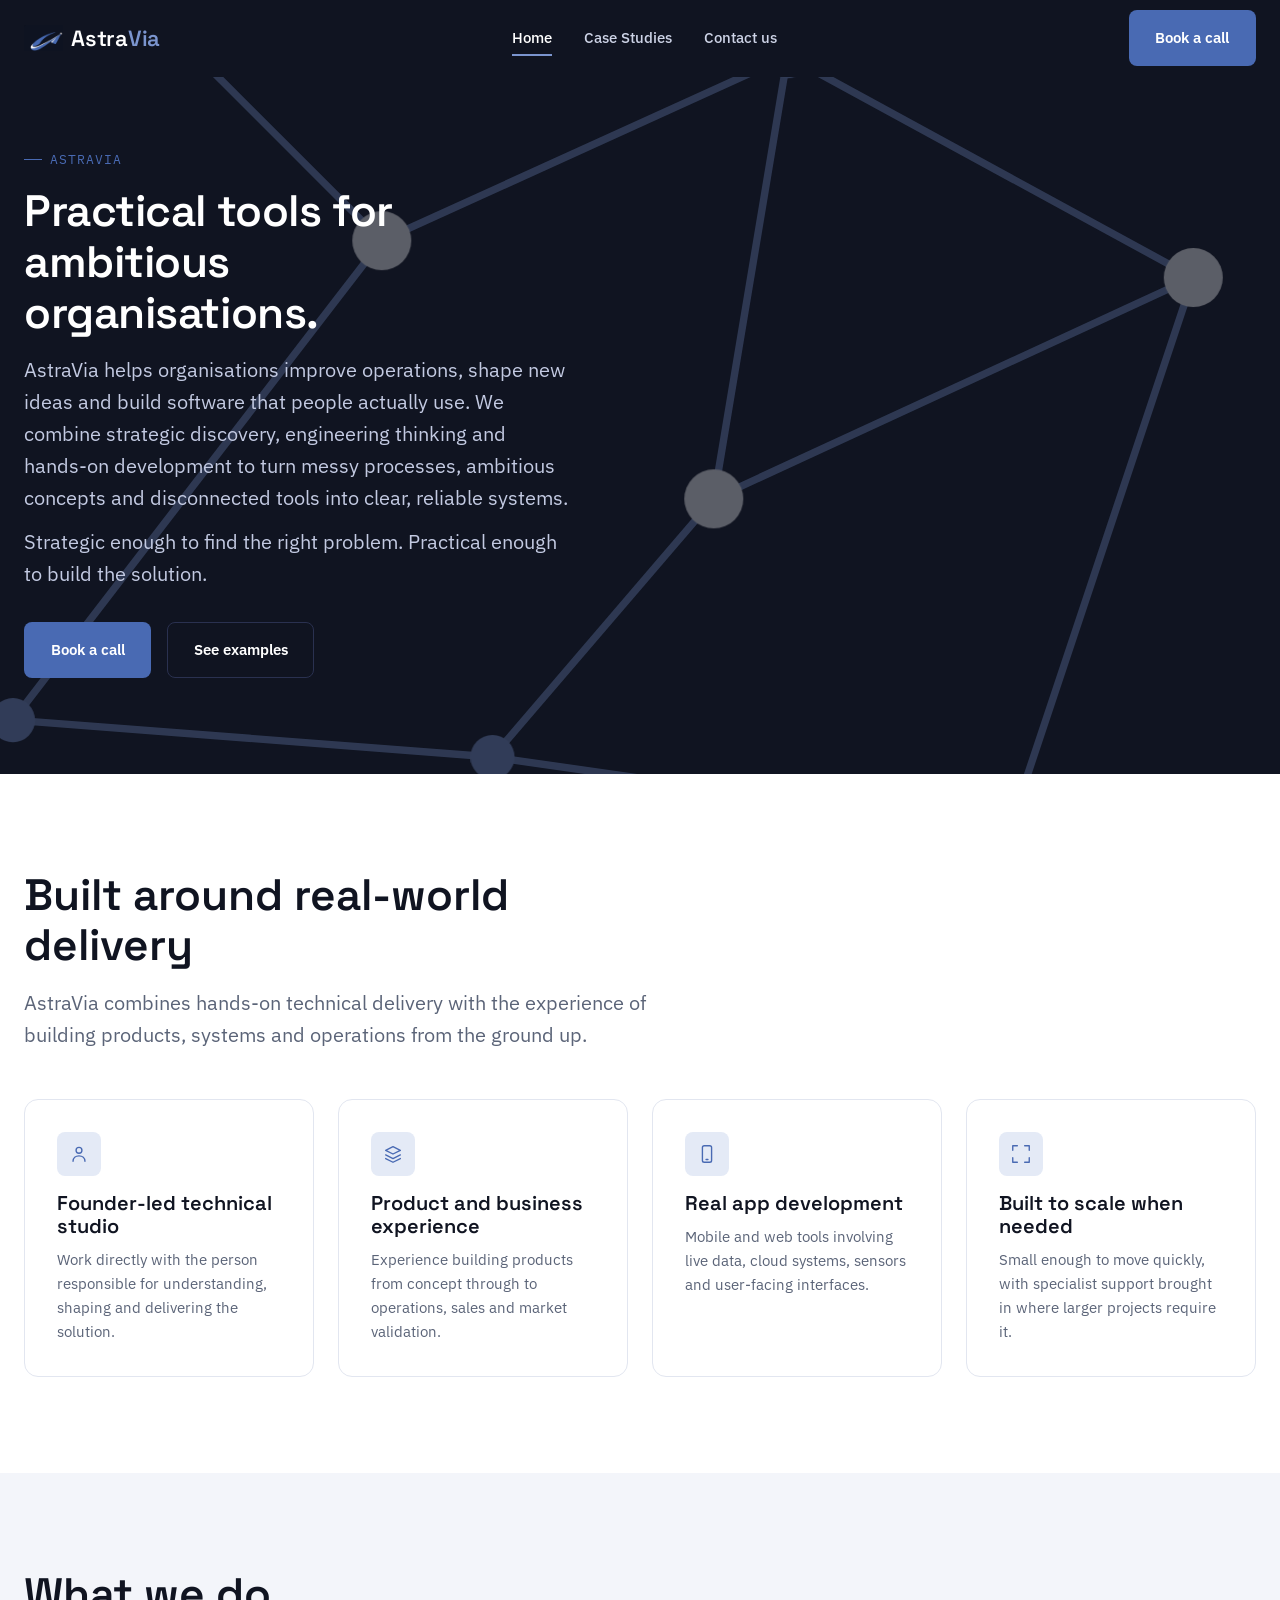
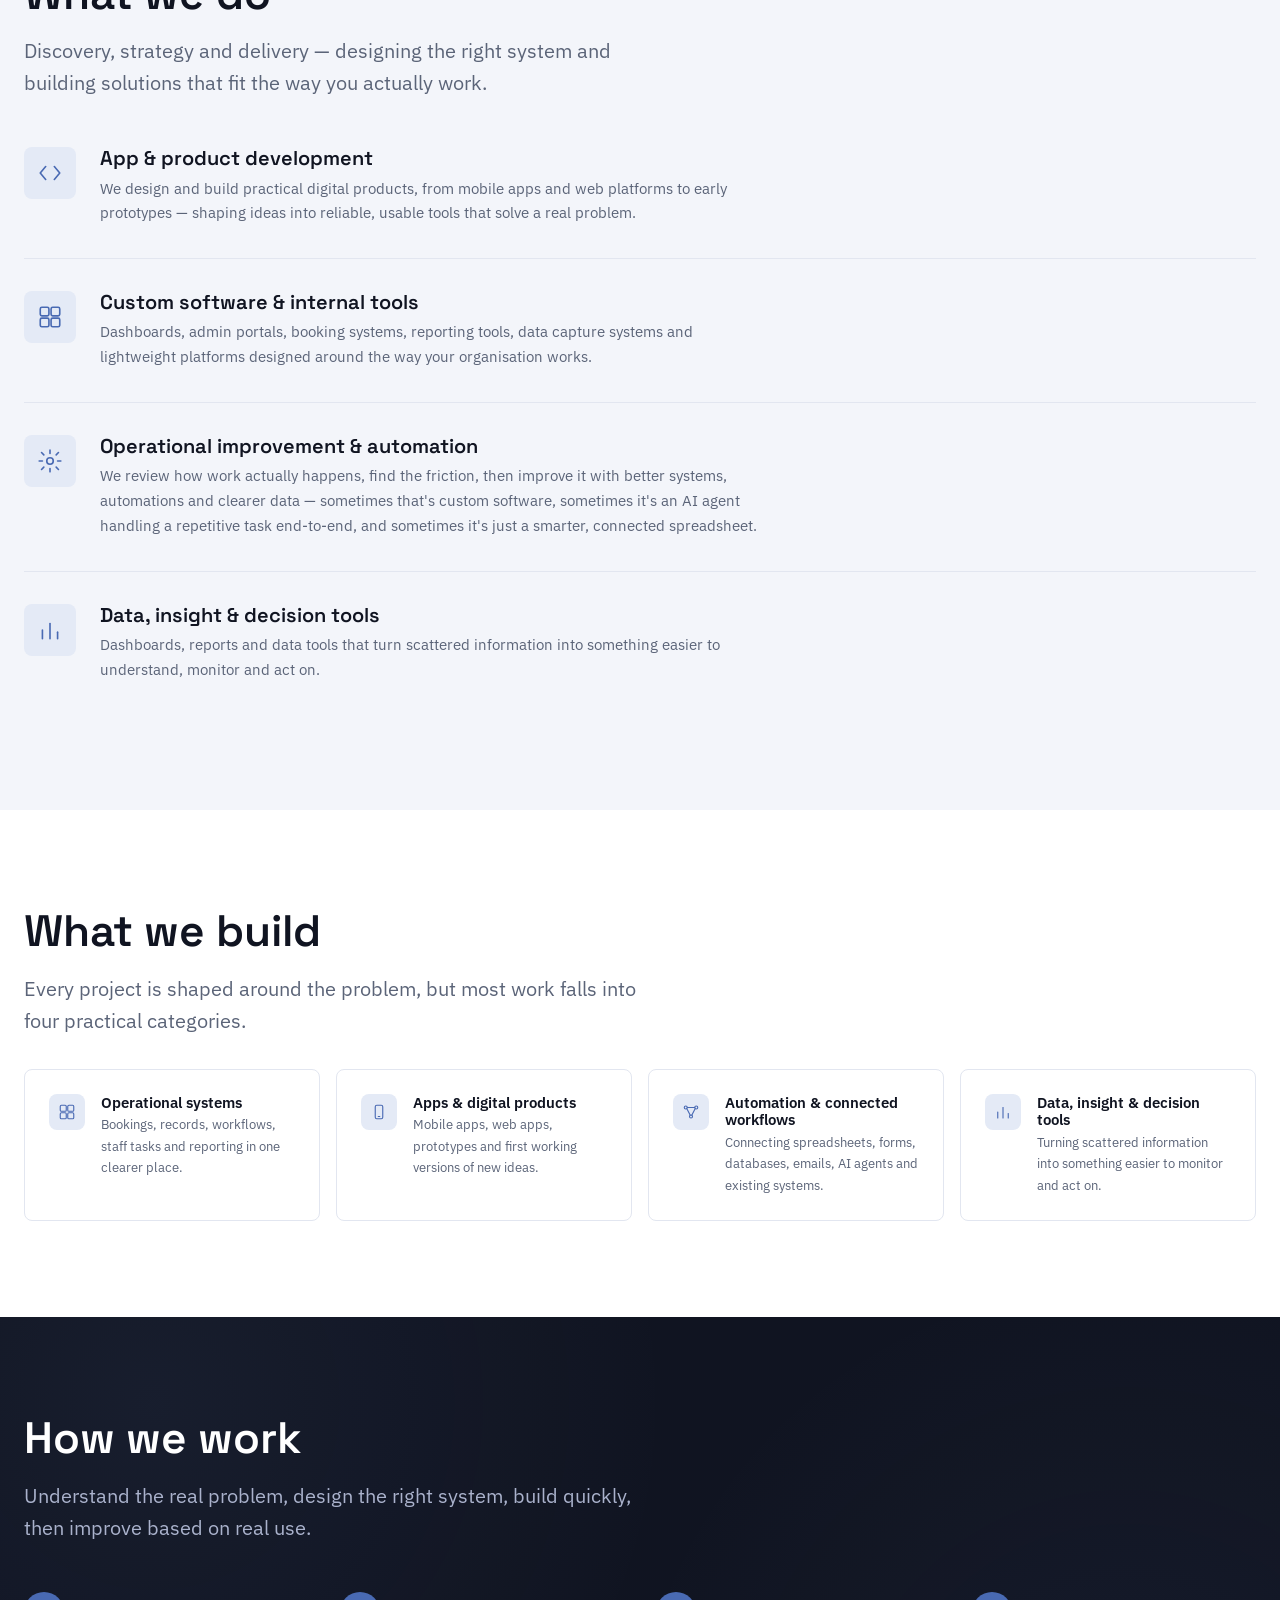
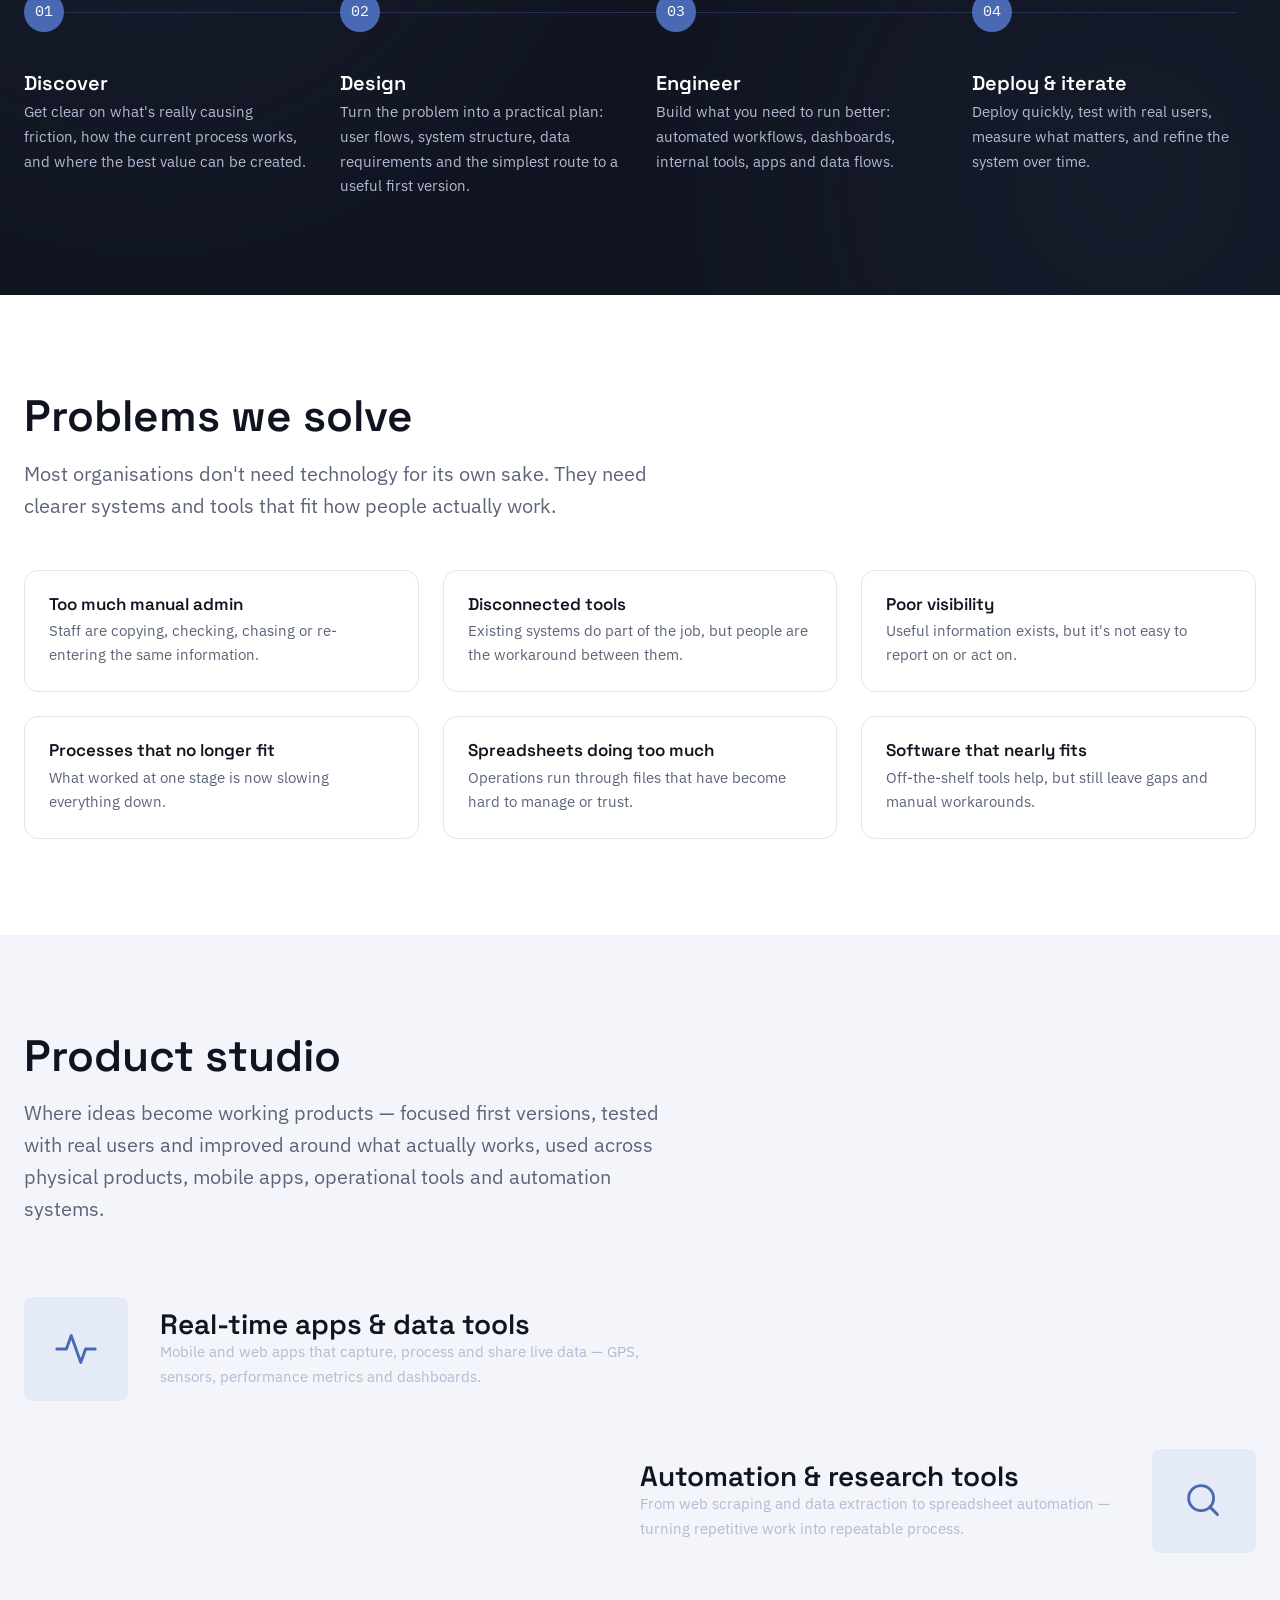
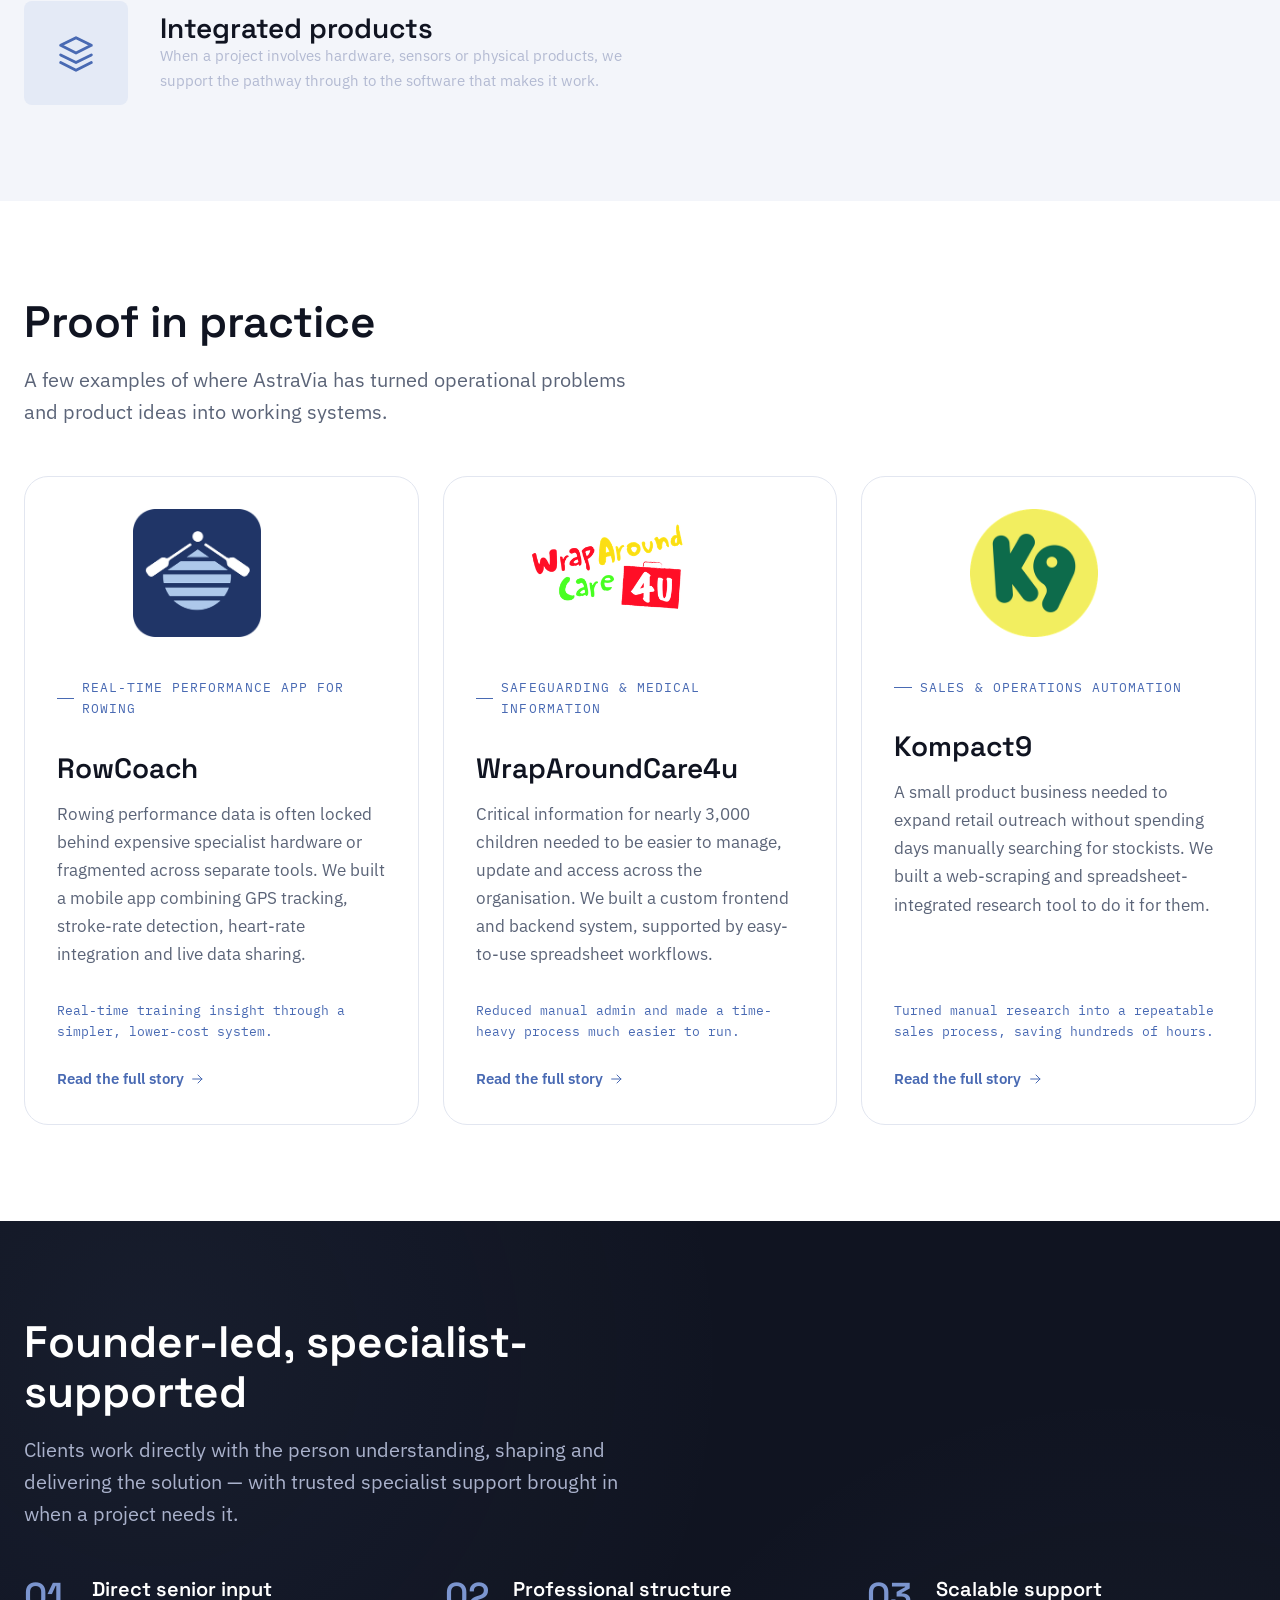
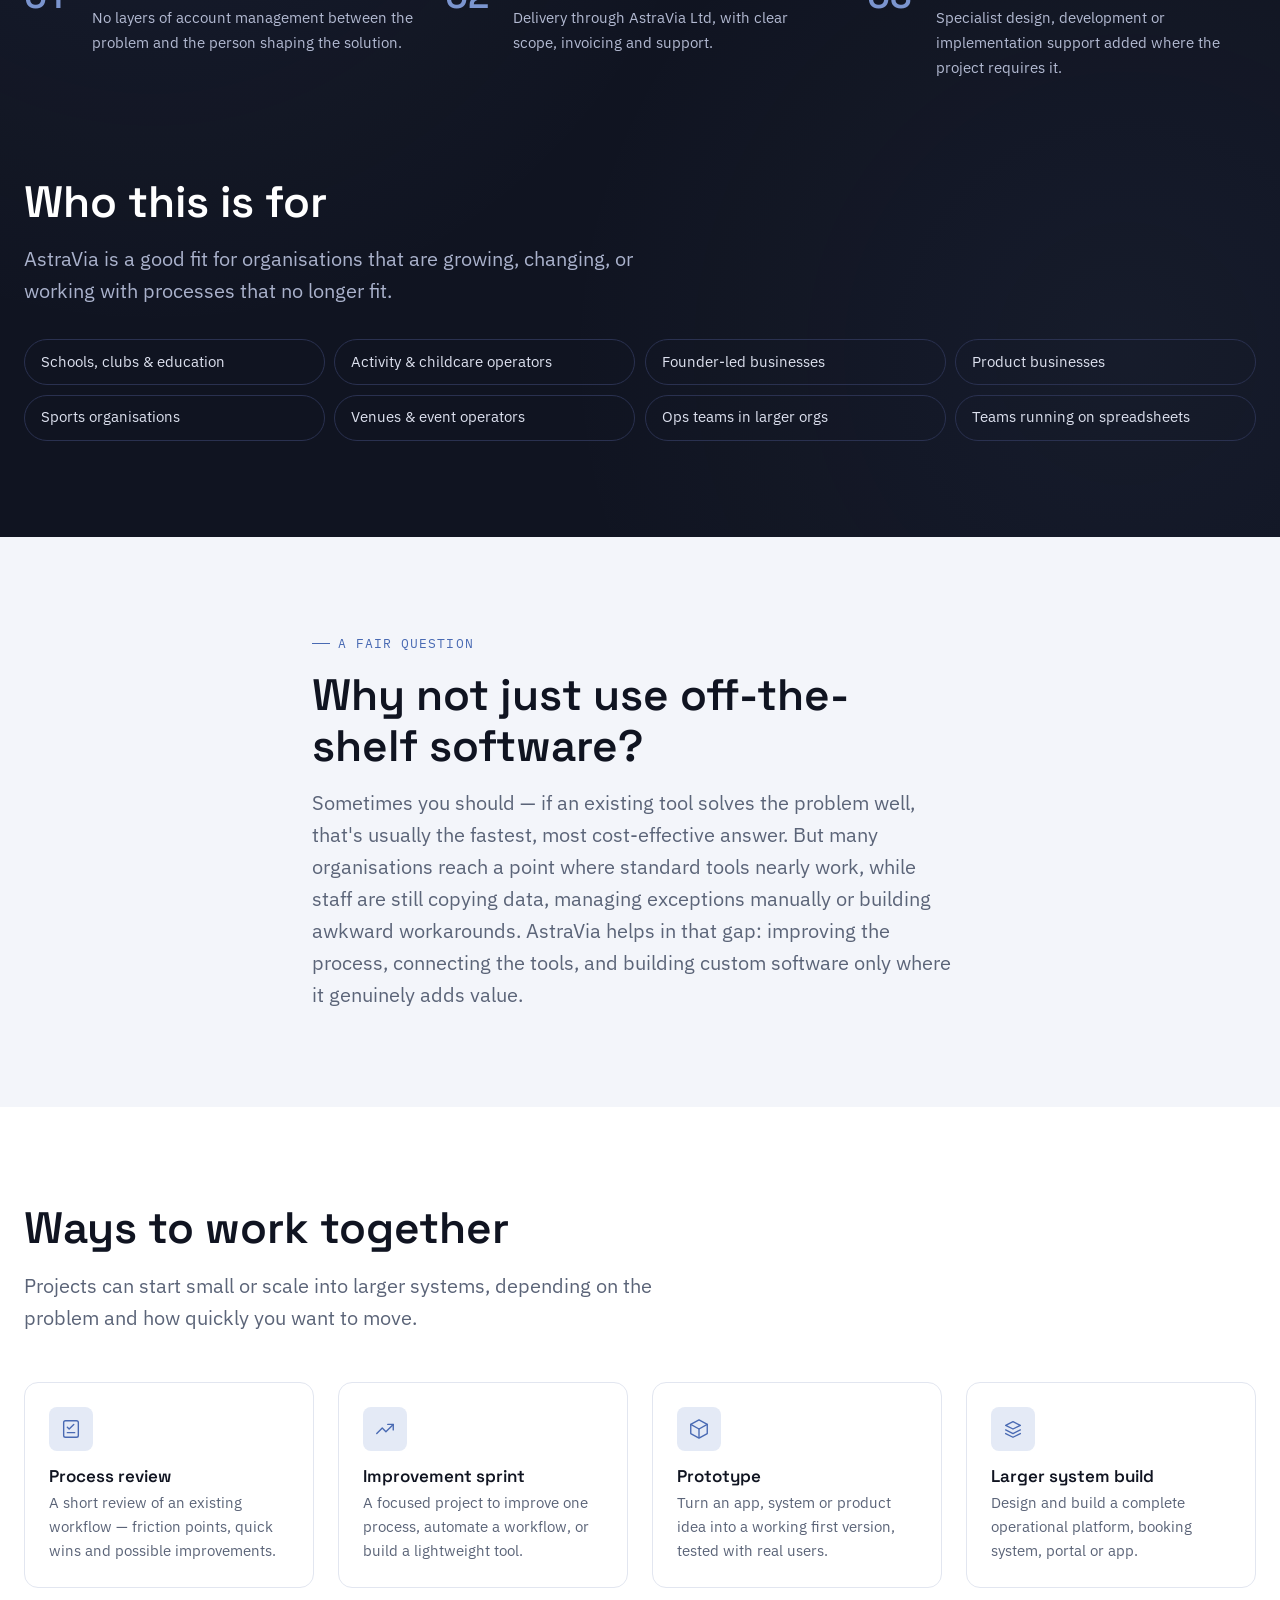
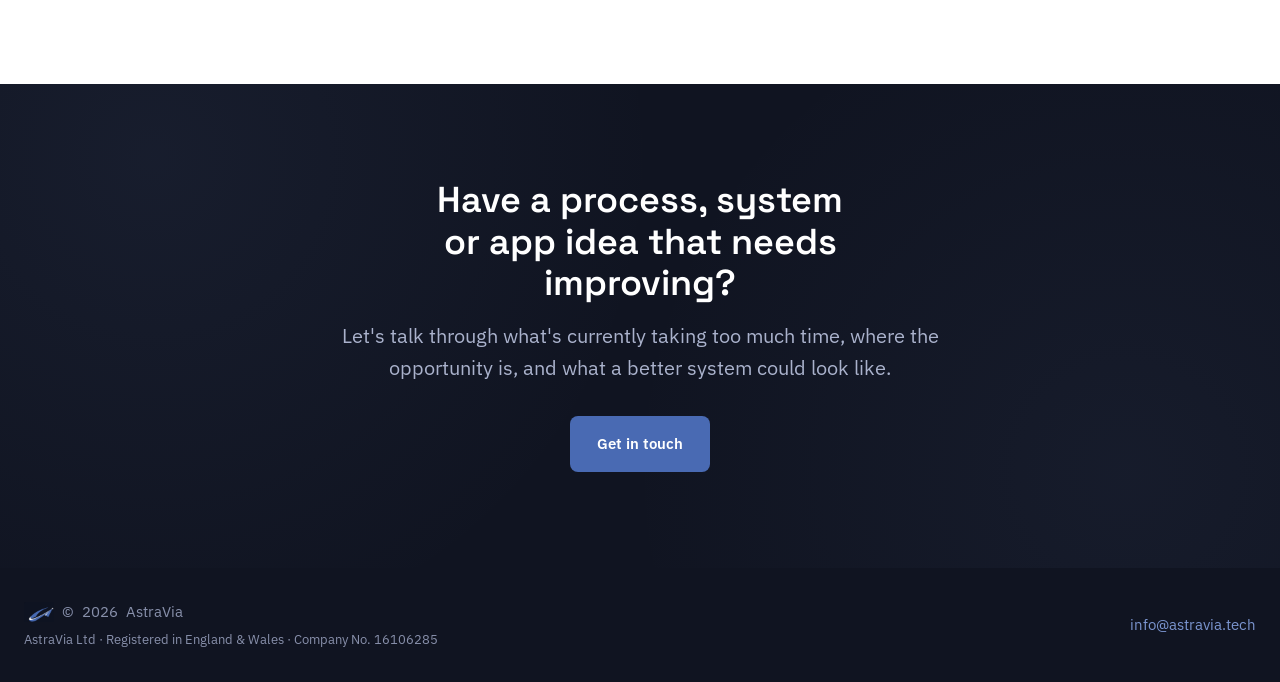
==== index.html @ 81061c9f "Add files via upload" ====
<!DOCTYPE html>
<html lang="en">
<head>
<meta charset="UTF-8">
<meta name="viewport" content="width=device-width, initial-scale=1.0">
<title>AstraVia — Practical tools for ambitious organisations</title>
<meta name="description" content="AstraVia helps organisations improve operations, shape new ideas and build software that people actually use — strategic discovery, engineering thinking and hands-on development.">
<link rel="preconnect" href="https://fonts.googleapis.com">
<link rel="preconnect" href="https://fonts.gstatic.com" crossorigin>
<link href="https://fonts.googleapis.com/css2?family=Space+Grotesk:wght@500;600&family=IBM+Plex+Sans:wght@400;500;600&family=IBM+Plex+Mono:wght@400;500&display=swap" rel="stylesheet">
<link rel="icon" href="favicon.ico" sizes="any">
<link rel="icon" type="image/png" sizes="32x32" href="favicon-32x32.png">
<link rel="icon" type="image/png" sizes="16x16" href="favicon-16x16.png">
<link rel="apple-touch-icon" href="apple-touch-icon.png">
<link rel="stylesheet" href="styles.css">
</head>
<body>

<header class="site-header">
  <div class="container">
    <a href="index.html" class="wordmark"><img src="astravia-mark.png" alt="AstraVia"><span>Astra<span class="accent">Via</span></span></a>
    <nav class="nav-links" aria-label="Primary">
      <a href="index.html" class="is-active">Home</a>
      <a href="case-studies.html">Case Studies</a>
      <a href="contact-us.html">Contact us</a>
    </nav>
    <a href="contact-us.html" class="btn btn-primary nav-cta">Book a call</a>
    <button class="nav-toggle" aria-label="Open menu" aria-expanded="false">
      <span></span><span></span><span></span>
    </button>
  </div>
  <div class="mobile-menu">
    <a href="index.html">Home</a>
    <a href="case-studies.html">Case studies</a>
    <a href="contact-us.html">Contact us</a>
    <a href="contact-us.html" class="btn btn-primary">Book a call</a>
  </div>
</header>

<main>

  <!-- ============ HERO (full-bleed graphic) ============ -->
  <section class="hero">
    <div class="hero-bleed-graphic" aria-hidden="true">
      <svg viewBox="0 0 480 340" xmlns="http://www.w3.org/2000/svg">
        <g class="hg-line" style="animation-delay:.05s" ><path d="M70 250 L170 120"/></g>
        <g class="hg-line" style="animation-delay:.15s"><path d="M170 120 L280 70"/></g>
        <g class="hg-line" style="animation-delay:.25s"><path d="M280 70 L390 130"/></g>
        <g class="hg-line" style="animation-delay:.2s"><path d="M170 120 L110 60"/></g>
        <g class="hg-line" style="animation-delay:.3s"><path d="M280 70 L260 190"/></g>
        <g class="hg-line" style="animation-delay:.35s"><path d="M70 250 L200 260"/></g>
        <g class="hg-line" style="animation-delay:.4s"><path d="M200 260 L260 190"/></g>
        <g class="hg-line" style="animation-delay:.45s"><path d="M260 190 L390 130"/></g>
        <g class="hg-line" style="animation-delay:.5s"><path d="M200 260 L340 280"/></g>
        <g class="hg-line" style="animation-delay:.55s"><path d="M340 280 L390 130"/></g>

        <circle class="hg-node" cx="70" cy="250" r="6" style="animation-delay:0s"/>
        <circle class="hg-node" cx="110" cy="60" r="5" style="animation-delay:.08s"/>
        <circle class="hg-node is-primary" cx="170" cy="120" r="8" style="animation-delay:.16s"/>
        <circle class="hg-node" cx="280" cy="70" r="6" style="animation-delay:.24s"/>
        <circle class="hg-node is-primary" cx="260" cy="190" r="8" style="animation-delay:.32s"/>
        <circle class="hg-node" cx="200" cy="260" r="6" style="animation-delay:.4s"/>
        <circle class="hg-node" cx="340" cy="280" r="5" style="animation-delay:.48s"/>
        <circle class="hg-node is-primary" cx="390" cy="130" r="8" style="animation-delay:.56s"/>

        <circle class="hg-pulse" cx="170" cy="120" r="8"/>
        <circle class="hg-pulse" cx="260" cy="190" r="8" style="animation-delay:2s"/>
        <circle class="hg-pulse" cx="390" cy="130" r="8" style="animation-delay:2.6s"/>
      </svg>
    </div>
    <div class="container">
      <div class="hero-copy reveal">
        <p class="eyebrow">AstraVia</p>
        <h1>Practical tools for ambitious organisations.</h1>
        <p class="section-intro">AstraVia helps organisations improve operations, shape new ideas and build software that people actually use. We combine strategic discovery, engineering thinking and hands-on development to turn messy processes, ambitious concepts and disconnected tools into clear, reliable systems.</p>
        <p class="section-intro" style="margin-top:0.75rem;">Strategic enough to find the right problem. Practical enough to build the solution.</p>
        <div class="hero-actions">
          <a href="contact-us.html" class="btn btn-primary">Book a call</a>
          <a href="case-studies.html" class="btn btn-ghost">See examples</a>
        </div>
      </div>
    </div>
  </section>

  <!-- ============ 4-UP HIGHLIGHT STRIP ============ -->
  <section class="section section--light">
    <div class="container reveal">
      <h2 class="section-heading">Built around real-world delivery</h2>
      <p class="section-intro">AstraVia combines hands-on technical delivery with the experience of building products, systems and operations from the ground up.</p>

      <div class="scroll-row reveal-stagger" style="margin-top:var(--space-5);">
        <div class="card">
          <div class="card-icon"><svg viewBox="0 0 24 24" fill="none" stroke="currentColor" stroke-width="1.5" stroke-linecap="round" stroke-linejoin="round"><circle cx="12" cy="8" r="3.2"/><path d="M5.5 20c0-3.6 2.9-6 6.5-6s6.5 2.4 6.5 6"/></svg></div>
          <h3>Founder-led technical studio</h3>
          <p>Work directly with the person responsible for understanding, shaping and delivering the solution.</p>
        </div>
        <div class="card">
          <div class="card-icon"><svg viewBox="0 0 24 24" fill="none" stroke="currentColor" stroke-width="1.5" stroke-linecap="round" stroke-linejoin="round"><path d="M12 4l8 4-8 4-8-4 8-4z"/><path d="M4 13l8 4 8-4"/><path d="M4 17l8 4 8-4"/></svg></div>
          <h3>Product and business experience</h3>
          <p>Experience building products from concept through to operations, sales and market validation.</p>
        </div>
        <div class="card">
          <div class="card-icon"><svg viewBox="0 0 24 24" fill="none" stroke="currentColor" stroke-width="1.5" stroke-linecap="round" stroke-linejoin="round"><rect x="7" y="3" width="10" height="18" rx="2"/><line x1="11" y1="18" x2="13" y2="18"/></svg></div>
          <h3>Real app development</h3>
          <p>Mobile and web tools involving live data, cloud systems, sensors and user-facing interfaces.</p>
        </div>
        <div class="card">
          <div class="card-icon"><svg viewBox="0 0 24 24" fill="none" stroke="currentColor" stroke-width="1.5" stroke-linecap="round" stroke-linejoin="round"><path d="M8 3H3v5"/><path d="M16 3h5v5"/><path d="M21 16v5h-5"/><path d="M3 16v5h5"/></svg></div>
          <h3>Built to scale when needed</h3>
          <p>Small enough to move quickly, with specialist support brought in where larger projects require it.</p>
        </div>
      </div>
      <p class="scroll-hint">← swipe for more →</p>
    </div>
  </section>

  <!-- ============ WHAT WE DO (icon list) ============ -->
  <section class="section section--mist">
    <div class="container reveal">
      <h2 class="section-heading">What we do</h2>
      <p class="section-intro">Discovery, strategy and delivery — designing the right system and building solutions that fit the way you actually work.</p>

      <div class="icon-list reveal-stagger">
        <div class="icon-row-item">
          <div class="card-icon"><svg viewBox="0 0 24 24" fill="none" stroke="currentColor" stroke-width="1.5" stroke-linecap="round" stroke-linejoin="round"><polyline points="8 6 3 12 8 18"/><polyline points="16 6 21 12 16 18"/></svg></div>
          <div><h3>App &amp; product development</h3><p>We design and build practical digital products, from mobile apps and web platforms to early prototypes — shaping ideas into reliable, usable tools that solve a real problem.</p></div>
        </div>
        <div class="icon-row-item">
          <div class="card-icon"><svg viewBox="0 0 24 24" fill="none" stroke="currentColor" stroke-width="1.5" stroke-linecap="round" stroke-linejoin="round"><rect x="3" y="3" width="8" height="8" rx="1.5"/><rect x="13" y="3" width="8" height="8" rx="1.5"/><rect x="3" y="13" width="8" height="8" rx="1.5"/><rect x="13" y="13" width="8" height="8" rx="1.5"/></svg></div>
          <div><h3>Custom software &amp; internal tools</h3><p>Dashboards, admin portals, booking systems, reporting tools, data capture systems and lightweight platforms designed around the way your organisation works.</p></div>
        </div>
        <div class="icon-row-item">
          <div class="card-icon"><svg viewBox="0 0 24 24" fill="none" stroke="currentColor" stroke-width="1.5" stroke-linecap="round" stroke-linejoin="round"><circle cx="12" cy="12" r="3"/><path d="M12 2v3M12 19v3M4.2 4.2l2.1 2.1M17.7 17.7l2.1 2.1M2 12h3M19 12h3M4.2 19.8l2.1-2.1M17.7 6.3l2.1-2.1"/></svg></div>
          <div><h3>Operational improvement &amp; automation</h3><p>We review how work actually happens, find the friction, then improve it with better systems, automations and clearer data — sometimes that's custom software, sometimes it's an AI agent handling a repetitive task end-to-end, and sometimes it's just a smarter, connected spreadsheet.</p></div>
        </div>
        <div class="icon-row-item">
          <div class="card-icon"><svg viewBox="0 0 24 24" fill="none" stroke="currentColor" stroke-width="1.5" stroke-linecap="round" stroke-linejoin="round"><line x1="5" y1="20" x2="5" y2="12"/><line x1="12" y1="20" x2="12" y2="6"/><line x1="19" y1="20" x2="19" y2="14"/></svg></div>
          <div><h3>Data, insight &amp; decision tools</h3><p>Dashboards, reports and data tools that turn scattered information into something easier to understand, monitor and act on.</p></div>
        </div>
      </div>
    </div>
  </section>

  <!-- ============ WHAT WE BUILD (compact strip) ============ -->
  <section class="section section--light">
    <div class="container reveal">
      <h2 class="section-heading">What we build</h2>
      <p class="section-intro">Every project is shaped around the problem, but most work falls into four practical categories.</p>

      <div class="tag-strip">
        <div class="tag-strip-item">
          <div class="card-icon"><svg viewBox="0 0 24 24" fill="none" stroke="currentColor" stroke-width="1.5" stroke-linecap="round" stroke-linejoin="round"><rect x="3" y="3" width="8" height="8" rx="1.5"/><rect x="13" y="3" width="8" height="8" rx="1.5"/><rect x="3" y="13" width="8" height="8" rx="1.5"/><rect x="13" y="13" width="8" height="8" rx="1.5"/></svg></div>
          <div><h4>Operational systems</h4><p>Bookings, records, workflows, staff tasks and reporting in one clearer place.</p></div>
        </div>
        <div class="tag-strip-item">
          <div class="card-icon"><svg viewBox="0 0 24 24" fill="none" stroke="currentColor" stroke-width="1.5" stroke-linecap="round" stroke-linejoin="round"><rect x="7" y="3" width="10" height="18" rx="2"/><line x1="11" y1="18" x2="13" y2="18"/></svg></div>
          <div><h4>Apps &amp; digital products</h4><p>Mobile apps, web apps, prototypes and first working versions of new ideas.</p></div>
        </div>
        <div class="tag-strip-item">
          <div class="card-icon"><svg viewBox="0 0 24 24" fill="none" stroke="currentColor" stroke-width="1.5" stroke-linecap="round" stroke-linejoin="round"><circle cx="5" cy="6" r="2"/><circle cx="19" cy="6" r="2"/><circle cx="12" cy="18" r="2"/><path d="M7 6h10M6.5 7.7L11 16.3M17.5 7.7L13 16.3"/></svg></div>
          <div><h4>Automation &amp; connected workflows</h4><p>Connecting spreadsheets, forms, databases, emails, AI agents and existing systems.</p></div>
        </div>
        <div class="tag-strip-item">
          <div class="card-icon"><svg viewBox="0 0 24 24" fill="none" stroke="currentColor" stroke-width="1.5" stroke-linecap="round" stroke-linejoin="round"><line x1="5" y1="20" x2="5" y2="12"/><line x1="12" y1="20" x2="12" y2="6"/><line x1="19" y1="20" x2="19" y2="14"/></svg></div>
          <div><h4>Data, insight &amp; decision tools</h4><p>Turning scattered information into something easier to monitor and act on.</p></div>
        </div>
      </div>
    </div>
  </section>

  <!-- ============ HOW WE WORK (timeline) ============ -->
  <section class="section section--dark">
    <div class="container reveal">
      <h2 class="section-heading" style="color:var(--white);">How we work</h2>
      <p class="section-intro">Understand the real problem, design the right system, build quickly, then improve based on real use.</p>

      <div class="timeline">
        <div class="timeline-track">
          <div class="timeline-step">
            <div class="timeline-num">01</div>
            <div><h3 style="color:var(--white);">Discover</h3><p>Get clear on what's really causing friction, how the current process works, and where the best value can be created.</p></div>
          </div>
          <div class="timeline-step">
            <div class="timeline-num">02</div>
            <div><h3 style="color:var(--white);">Design</h3><p>Turn the problem into a practical plan: user flows, system structure, data requirements and the simplest route to a useful first version.</p></div>
          </div>
          <div class="timeline-step">
            <div class="timeline-num">03</div>
            <div><h3 style="color:var(--white);">Engineer</h3><p>Build what you need to run better: automated workflows, dashboards, internal tools, apps and data flows.</p></div>
          </div>
          <div class="timeline-step">
            <div class="timeline-num">04</div>
            <div><h3 style="color:var(--white);">Deploy &amp; iterate</h3><p>Deploy quickly, test with real users, measure what matters, and refine the system over time.</p></div>
          </div>
        </div>
      </div>
    </div>
  </section>

  <!-- ============ PROBLEMS WE SOLVE ============ -->
  <section class="section section--light">
    <div class="container reveal">
      <h2 class="section-heading">Problems we solve</h2>
      <p class="section-intro">Most organisations don't need technology for its own sake. They need clearer systems and tools that fit how people actually work.</p>

      <div class="grid grid-2 grid-3-desktop reveal-stagger" style="margin-top:var(--space-5);">
        <div class="card card--compact"><h3>Too much manual admin</h3><p>Staff are copying, checking, chasing or re-entering the same information.</p></div>
        <div class="card card--compact"><h3>Disconnected tools</h3><p>Existing systems do part of the job, but people are the workaround between them.</p></div>
        <div class="card card--compact"><h3>Poor visibility</h3><p>Useful information exists, but it's not easy to report on or act on.</p></div>
        <div class="card card--compact"><h3>Processes that no longer fit</h3><p>What worked at one stage is now slowing everything down.</p></div>
        <div class="card card--compact"><h3>Spreadsheets doing too much</h3><p>Operations run through files that have become hard to manage or trust.</p></div>
        <div class="card card--compact"><h3>Software that nearly fits</h3><p>Off-the-shelf tools help, but still leave gaps and manual workarounds.</p></div>
      </div>
    </div>
  </section>

  <!-- ============ PRODUCT STUDIO (split rows, larger icons) ============ -->
  <section class="section section--mist">
    <div class="container reveal">
      <h2 class="section-heading">Product studio</h2>
      <p class="section-intro">Where ideas become working products — focused first versions, tested with real users and improved around what actually works, used across physical products, mobile apps, operational tools and automation systems.</p>

      <div class="split-list reveal-stagger">
        <div class="split-item">
          <div class="card-icon"><svg viewBox="0 0 24 24" fill="none" stroke="currentColor" stroke-width="1.5" stroke-linecap="round" stroke-linejoin="round"><polyline points="2 12 7 12 9.5 5 14.5 19 17 12 22 12"/></svg></div>
          <div><h3>Real-time apps &amp; data tools</h3><p>Mobile and web apps that capture, process and share live data — GPS, sensors, performance metrics and dashboards.</p></div>
        </div>
        <div class="split-item">
          <div class="card-icon"><svg viewBox="0 0 24 24" fill="none" stroke="currentColor" stroke-width="1.5" stroke-linecap="round" stroke-linejoin="round"><circle cx="10.5" cy="10.5" r="6.5"/><line x1="19" y1="19" x2="15.2" y2="15.2"/></svg></div>
          <div><h3>Automation &amp; research tools</h3><p>From web scraping and data extraction to spreadsheet automation — turning repetitive work into repeatable process.</p></div>
        </div>
        <div class="split-item">
          <div class="card-icon"><svg viewBox="0 0 24 24" fill="none" stroke="currentColor" stroke-width="1.5" stroke-linecap="round" stroke-linejoin="round"><path d="M12 4l8 4-8 4-8-4 8-4z"/><path d="M4 13l8 4 8-4"/><path d="M4 17l8 4 8-4"/></svg></div>
          <div><h3>Integrated products</h3><p>When a project involves hardware, sensors or physical products, we support the pathway through to the software that makes it work.</p></div>
        </div>
      </div>
    </div>
  </section>

  <!-- ============ PROOF IN PRACTICE (bigger, uncropped logos) ============ -->
  <section class="section section--light">
    <div class="container reveal">
      <h2 class="section-heading">Proof in practice</h2>
      <p class="section-intro">A few examples of where AstraVia has turned operational problems and product ideas into working systems.</p>

      <div class="case-grid">
        <a href="case-studies.html#rowcoach" class="case-card">
          <img src="logo-rowcoach.png" alt="RowCoach" class="case-logo">
          <p class="eyebrow">Real-time performance app for rowing</p>
          <h3>RowCoach</h3>
          <p>Rowing performance data is often locked behind expensive specialist hardware or fragmented across separate tools. We built a mobile app combining GPS tracking, stroke-rate detection, heart-rate integration and live data sharing.</p>
          <p class="case-impact">Real-time training insight through a simpler, lower-cost system.</p>
          <span class="case-card-link">Read the full story <svg viewBox="0 0 24 24" fill="none" stroke="currentColor" stroke-width="1.5" stroke-linecap="round" stroke-linejoin="round"><line x1="4" y1="12" x2="18" y2="12"/><polyline points="12 6 18 12 12 18"/></svg></span>
        </a>
        <a href="case-studies.html#wraparoundcare4u" class="case-card">
          <img src="logo-wraparoundcare4u.png" alt="WrapAroundCare4u" class="case-logo" style="background:#fff;padding:8px;">
          <p class="eyebrow">Safeguarding &amp; medical information</p>
          <h3>WrapAroundCare4u</h3>
          <p>Critical information for nearly 3,000 children needed to be easier to manage, update and access across the organisation. We built a custom frontend and backend system, supported by easy-to-use spreadsheet workflows.</p>
          <p class="case-impact">Reduced manual admin and made a time-heavy process much easier to run.</p>
          <span class="case-card-link">Read the full story <svg viewBox="0 0 24 24" fill="none" stroke="currentColor" stroke-width="1.5" stroke-linecap="round" stroke-linejoin="round"><line x1="4" y1="12" x2="18" y2="12"/><polyline points="12 6 18 12 12 18"/></svg></span>
        </a>
        <a href="case-studies.html#kompact9" class="case-card">
          <img src="logo-kompact9.png" alt="Kompact9" class="case-logo">
          <p class="eyebrow">Sales &amp; operations automation</p>
          <h3>Kompact9</h3>
          <p>A small product business needed to expand retail outreach without spending days manually searching for stockists. We built a web-scraping and spreadsheet-integrated research tool to do it for them.</p>
          <p class="case-impact">Turned manual research into a repeatable sales process, saving hundreds of hours.</p>
          <span class="case-card-link">Read the full story <svg viewBox="0 0 24 24" fill="none" stroke="currentColor" stroke-width="1.5" stroke-linecap="round" stroke-linejoin="round"><line x1="4" y1="12" x2="18" y2="12"/><polyline points="12 6 18 12 12 18"/></svg></span>
        </a>
      </div>
    </div>
  </section>

  <!-- ============ FOUNDER-LED + WHO THIS IS FOR (merged — one dark section, no seam) ============ -->
  <section class="section section--dark">
    <div class="container reveal">
      <h2 class="section-heading" style="color:var(--white);">Founder-led, specialist-supported</h2>
      <p class="section-intro">Clients work directly with the person understanding, shaping and delivering the solution — with trusted specialist support brought in when a project needs it.</p>

      <div class="numbered-list">
        <div class="numbered-item">
          <span class="num">01</span>
          <div><h3>Direct senior input</h3><p>No layers of account management between the problem and the person shaping the solution.</p></div>
        </div>
        <div class="numbered-item">
          <span class="num">02</span>
          <div><h3>Professional structure</h3><p>Delivery through AstraVia Ltd, with clear scope, invoicing and support.</p></div>
        </div>
        <div class="numbered-item">
          <span class="num">03</span>
          <div><h3>Scalable support</h3><p>Specialist design, development or implementation support added where the project requires it.</p></div>
        </div>
      </div>
    </div>

    <div class="container reveal" style="margin-top:var(--space-7);">
      <h2 class="section-heading" style="color:var(--white);">Who this is for</h2>
      <p class="section-intro">AstraVia is a good fit for organisations that are growing, changing, or working with processes that no longer fit.</p>
      <div class="tag-cloud">
        <span class="tag-pill">Schools, clubs &amp; education</span>
        <span class="tag-pill">Activity &amp; childcare operators</span>
        <span class="tag-pill">Founder-led businesses</span>
        <span class="tag-pill">Product businesses</span>
        <span class="tag-pill">Sports organisations</span>
        <span class="tag-pill">Venues &amp; event operators</span>
        <span class="tag-pill">Ops teams in larger orgs</span>
        <span class="tag-pill">Teams running on spreadsheets</span>
      </div>
    </div>
  </section>

  <!-- ============ WHY NOT OFF THE SHELF ============ -->
  <section class="section section--mist">
    <div class="container reveal" style="max-width:44rem;">
      <p class="eyebrow">A fair question</p>
      <h2 class="section-heading">Why not just use off-the-shelf software?</h2>
      <p class="section-intro">Sometimes you should — if an existing tool solves the problem well, that's usually the fastest, most cost-effective answer. But many organisations reach a point where standard tools nearly work, while staff are still copying data, managing exceptions manually or building awkward workarounds. AstraVia helps in that gap: improving the process, connecting the tools, and building custom software only where it genuinely adds value.</p>
    </div>
  </section>

  <!-- ============ WAYS TO WORK TOGETHER ============ -->
  <section class="section section--light">
    <div class="container reveal">
      <h2 class="section-heading">Ways to work together</h2>
      <p class="section-intro">Projects can start small or scale into larger systems, depending on the problem and how quickly you want to move.</p>

      <div class="grid grid-2 grid-4-desktop reveal-stagger" style="margin-top:var(--space-5);">
        <div class="card card--compact">
          <div class="card-icon"><svg viewBox="0 0 24 24" fill="none" stroke="currentColor" stroke-width="1.5" stroke-linecap="round" stroke-linejoin="round"><rect x="4" y="3" width="16" height="18" rx="2"/><polyline points="8 10 10 12 15 7"/><line x1="8" y1="16" x2="16" y2="16"/></svg></div>
          <h3>Process review</h3>
          <p>A short review of an existing workflow — friction points, quick wins and possible improvements.</p>
        </div>
        <div class="card card--compact">
          <div class="card-icon"><svg viewBox="0 0 24 24" fill="none" stroke="currentColor" stroke-width="1.5" stroke-linecap="round" stroke-linejoin="round"><path d="M3 17l6-6 4 4 8-8"/><path d="M15 7h6v6"/></svg></div>
          <h3>Improvement sprint</h3>
          <p>A focused project to improve one process, automate a workflow, or build a lightweight tool.</p>
        </div>
        <div class="card card--compact">
          <div class="card-icon"><svg viewBox="0 0 24 24" fill="none" stroke="currentColor" stroke-width="1.5" stroke-linecap="round" stroke-linejoin="round"><path d="M12 2l9 5v10l-9 5-9-5V7l9-5z"/><path d="M3 7l9 5 9-5"/><path d="M12 12v9"/></svg></div>
          <h3>Prototype</h3>
          <p>Turn an app, system or product idea into a working first version, tested with real users.</p>
        </div>
        <div class="card card--compact">
          <div class="card-icon"><svg viewBox="0 0 24 24" fill="none" stroke="currentColor" stroke-width="1.5" stroke-linecap="round" stroke-linejoin="round"><path d="M12 4l8 4-8 4-8-4 8-4z"/><path d="M4 13l8 4 8-4"/><path d="M4 17l8 4 8-4"/></svg></div>
          <h3>Larger system build</h3>
          <p>Design and build a complete operational platform, booking system, portal or app.</p>
        </div>
      </div>
    </div>
  </section>

  <!-- ============ CLOSING CTA ============ -->
  <section class="section section--dark cta-close">
    <div class="container reveal">
      <h2>Have a process, system or app idea that needs improving?</h2>
      <p class="section-intro">Let's talk through what's currently taking too much time, where the opportunity is, and what a better system could look like.</p>
      <div class="hero-actions">
        <a href="contact-us.html" class="btn btn-primary">Get in touch</a>
      </div>
    </div>
  </section>

</main>

<footer class="site-footer">
  <div class="container">
    <div><span style="display:flex;align-items:center;gap:8px;"><img src="astravia-mark.png" alt="" style="height:20px;width:auto;">&copy; <span id="year"></span> AstraVia</span><span style="display:block;font-size:var(--text-xs);color:#8890ab;margin-top:4px;">AstraVia Ltd &middot; Registered in England &amp; Wales &middot; Company No. 16106285</span></div>
    <a href="mailto:info@astravia.tech">info@astravia.tech</a>
  </div>
</footer>

<script>document.getElementById('year').textContent = new Date().getFullYear();</script>
<script src="script.js"></script>
</body>
</html>
---- styles.css ----
/* ==========================================================================
   AstraVia — Design tokens
   Palette: derived from the brand navy/blue/white. Mist and slate are
   tints of navy so every colour on the page traces back to the brief.
   ========================================================================== */

:root {
  /* Brand colours */
  --navy: #101421;
  --navy-soft: #1a2036;      /* card fills on dark sections */
  --navy-line: #2a3150;      /* hairlines on dark sections */
  --blue: #496ab3;
  --blue-light: #7b95cf;     /* accent on dark backgrounds where blue needs more lift */
  --blue-tint: #e4eaf6;      /* light chips / badges */
  --white: #ffffff;
  --mist: #f3f5fa;           /* alternate light section background */
  --slate: #5b6478;          /* secondary text on light backgrounds */
  --border-light: #e2e6f0;

  /* Type */
  --font-display: 'Space Grotesk', sans-serif;
  --font-body: 'IBM Plex Sans', sans-serif;
  --font-mono: 'IBM Plex Mono', monospace;

  --text-xs: 0.8125rem;
  --text-sm: 0.9375rem;
  --text-base: 1.0625rem;
  --text-lg: 1.25rem;
  --text-xl: 1.75rem;
  --text-2xl: 2.25rem;
  --text-3xl: 2.75rem;

  /* Spacing */
  --space-1: 0.5rem;
  --space-2: 1rem;
  --space-3: 1.5rem;
  --space-4: 2rem;
  --space-5: 3rem;
  --space-6: 4.5rem;
  --space-7: 6rem;

  --radius-sm: 8px;
  --radius-md: 14px;
  --radius-lg: 24px;

  --container: 1320px;
  --ease: cubic-bezier(0.16, 1, 0.3, 1);
}

/* ==========================================================================
   Reset & base
   ========================================================================== */

*, *::before, *::after { box-sizing: border-box; }
html { scroll-behavior: smooth; }
body {
  margin: 0;
  font-family: var(--font-body);
  font-size: var(--text-base);
  line-height: 1.65;
  color: var(--navy);
  background: var(--white);
  -webkit-font-smoothing: antialiased;
}
img { max-width: 100%; display: block; }
a { color: inherit; text-decoration: none; }
ul { list-style: none; margin: 0; padding: 0; }
h1, h2, h3, h4 { font-family: var(--font-display); font-weight: 600; line-height: 1.15; margin: 0; }
p { margin: 0; }
button { font-family: inherit; cursor: pointer; }

/* Visible keyboard focus everywhere — required quality floor, not optional */
a:focus-visible, button:focus-visible, input:focus-visible, textarea:focus-visible {
  outline: 2px solid var(--blue);
  outline-offset: 3px;
  border-radius: 4px;
}

.container {
  max-width: var(--container);
  margin: 0 auto;
  padding: 0 var(--space-3);
}

.eyebrow {
  font-family: var(--font-mono);
  font-size: var(--text-xs);
  letter-spacing: 0.08em;
  text-transform: uppercase;
  color: var(--blue);
  display: flex;
  align-items: center;
  gap: 0.5rem;
  margin-bottom: var(--space-2);
}
.eyebrow::before {
  content: '';
  width: 18px;
  height: 1px;
  background: var(--blue);
  display: inline-block;
}
.section--dark .eyebrow { color: var(--blue-light); }
.section--dark .eyebrow::before { background: var(--blue-light); }

.section-heading {
  font-size: 2rem;
  max-width: 34rem;
}
.section-intro {
  font-size: var(--text-lg);
  color: var(--slate);
  max-width: 40rem;
  margin-top: var(--space-2);
  line-height: 1.6;
}
.section--dark .section-intro { color: #aab2cc; }

.section {
  padding: var(--space-7) 0;
}
.section--light { background: var(--white); }
.section--mist { background: var(--mist); }
.section--dark {
  background:
    radial-gradient(circle at 12% 15%, rgba(123, 149, 207, 0.07) 0%, transparent 42%),
    radial-gradient(circle at 88% 80%, rgba(123, 149, 207, 0.06) 0%, transparent 42%),
    var(--navy);
  color: var(--white);
}

.btn {
  display: inline-flex;
  align-items: center;
  gap: 0.5rem;
  padding: 0.9rem 1.6rem;
  border-radius: var(--radius-sm);
  font-family: var(--font-body);
  font-weight: 600;
  font-size: var(--text-sm);
  border: 1px solid transparent;
  transition: transform 0.25s var(--ease), background 0.25s var(--ease), border-color 0.25s var(--ease);
}
.btn:hover { transform: translateY(-2px); }
.btn-primary { background: var(--blue); color: var(--white); }
.btn-primary:hover { background: #3d5a9a; }
.btn-ghost { border-color: var(--navy-line); color: var(--white); }
.btn-ghost:hover { border-color: var(--blue-light); }
.section--light .btn-ghost, .section--mist .btn-ghost { border-color: var(--border-light); color: var(--navy); }
.section--light .btn-ghost:hover, .section--mist .btn-ghost:hover { border-color: var(--blue); }

/* ==========================================================================
   Header / nav
   ========================================================================== */

.site-header {
  position: sticky;
  top: 0;
  z-index: 100;
  background: var(--navy);
  border-bottom: 1px solid transparent;
  transition: border-color 0.3s var(--ease), box-shadow 0.3s var(--ease);
}
.site-header.is-scrolled {
  border-bottom-color: var(--navy-line);
  box-shadow: 0 8px 24px rgba(16, 20, 33, 0.25);
}
.site-header .container {
  display: flex;
  align-items: center;
  justify-content: space-between;
  height: 76px;
}
.wordmark {
  font-family: var(--font-display);
  font-weight: 600;
  font-size: 1.375rem;
  color: var(--white);
  letter-spacing: -0.01em;
  display: flex;
  align-items: center;
  gap: 8px;
}
.wordmark img { display: block; height: 26px; width: auto; }
.wordmark .accent { color: var(--blue-light); }

.nav-links {
  display: none;
  align-items: center;
  gap: var(--space-4);
}
.nav-links a {
  color: #cdd3e6;
  font-size: var(--text-sm);
  font-weight: 500;
  position: relative;
  padding: 4px 0;
  transition: color 0.2s var(--ease);
}
.nav-links a:hover, .nav-links a.is-active { color: var(--white); }
.nav-links a::after {
  content: '';
  position: absolute;
  left: 0; right: 100%; bottom: -2px;
  height: 2px;
  background: var(--blue-light);
  transition: right 0.25s var(--ease);
}
.nav-links a:hover::after, .nav-links a.is-active::after { right: 0; }

.nav-cta { display: none; }

.nav-toggle {
  background: none;
  border: none;
  width: 32px;
  height: 32px;
  padding: 0;
  position: relative;
}
.nav-toggle span {
  position: absolute;
  left: 4px; right: 4px;
  height: 2px;
  background: var(--white);
  border-radius: 2px;
  transition: transform 0.3s var(--ease), opacity 0.2s var(--ease), top 0.3s var(--ease);
}
.nav-toggle span:nth-child(1) { top: 11px; }
.nav-toggle span:nth-child(2) { top: 19px; }
.nav-toggle span:nth-child(3) { top: 27px; }
.nav-toggle.is-open span:nth-child(1) { top: 19px; transform: rotate(45deg); }
.nav-toggle.is-open span:nth-child(2) { opacity: 0; }
.nav-toggle.is-open span:nth-child(3) { top: 19px; transform: rotate(-45deg); }

.mobile-menu {
  position: fixed;
  inset: 76px 0 0 0;
  background: var(--navy);
  z-index: 99;
  display: flex;
  flex-direction: column;
  justify-content: center;
  gap: var(--space-3);
  padding: var(--space-4);
  transform: translateY(-8px);
  opacity: 0;
  pointer-events: none;
  transition: opacity 0.25s var(--ease), transform 0.25s var(--ease);
}
.mobile-menu.is-open { opacity: 1; transform: translateY(0); pointer-events: auto; }
.mobile-menu a {
  font-family: var(--font-display);
  font-size: clamp(1.125rem, 5vw, 1.5rem);
  color: var(--white);
  font-weight: 500;
}
.mobile-menu .btn-primary { align-self: flex-start; margin-top: var(--space-2); }

@media (min-width: 860px) {
  .nav-links { display: flex; }
  .nav-cta { display: inline-flex; }
  .nav-toggle, .mobile-menu { display: none; }
}

/* ==========================================================================
   Hero + signature network graphic
   ========================================================================== */

.hero {
  background: var(--navy);
  color: var(--white);
  padding: var(--space-6) 0 var(--space-7);
  overflow: hidden;
  position: relative;
}
.hero-bleed-graphic {
  position: relative;
  width: 100%;
  aspect-ratio: 480 / 300;
  opacity: 0.85;
  margin-bottom: 0.5rem;
  pointer-events: none;
}
.hero-bleed-graphic svg { width: 100%; height: 100%; display: block; }
.hero .container { position: relative; z-index: 1; }
.hero-copy { max-width: 40rem; }
.hero-copy h1 {
  font-size: 2.5rem;
  letter-spacing: -0.01em;
  max-width: 15ch;
}
.hero-copy .section-intro { color: #c3cae2; font-size: var(--text-lg); max-width: 34rem; }
.hero-actions { display: flex; gap: var(--space-2); margin-top: var(--space-4); flex-wrap: wrap; }

@media (min-width: 860px) {
  .hero-bleed-graphic {
    position: absolute;
    inset: -10%;
    width: auto;
    aspect-ratio: auto;
    opacity: 0.32;
    transform: scale(1.5);
    margin-bottom: 0;
  }
}

.hg-line {
  stroke: var(--blue-light);
  stroke-width: 2;
  fill: none;
  stroke-dasharray: 220;
  stroke-dashoffset: 220;
  opacity: 0.9;
  animation: draw-line 1.1s var(--ease) forwards;
}
.hg-node { fill: var(--blue-light); opacity: 0; transform-origin: center; animation: pop-node 0.5s var(--ease) forwards; }
.hg-node.is-primary { fill: var(--white); }
.hg-pulse {
  fill: none;
  stroke: var(--blue-light);
  stroke-width: 1.5;
  opacity: 0;
  animation: pulse-ring 2.6s var(--ease) infinite;
  animation-delay: 1.4s;
}

@keyframes draw-line { to { stroke-dashoffset: 0; } }
@keyframes pop-node { from { opacity: 0; transform: scale(0.3); } to { opacity: 1; transform: scale(1); } }
@keyframes pulse-ring {
  0% { opacity: 0; transform: scale(0.6); }
  40% { opacity: 0.5; }
  100% { opacity: 0; transform: scale(1.8); }
}

@media (min-width: 860px) {
  .hero-copy h1 { font-size: var(--text-3xl); }
}

/* ==========================================================================
   Horizontal scroll rows (mobile pattern for grids that are 2x2 / 3-col
   on desktop — keeps the "scan across" feeling instead of one long stack)
   ========================================================================== */

.scroll-row {
  display: flex;
  gap: var(--space-3);
  overflow-x: auto;
  scroll-snap-type: x mandatory;
  padding: var(--space-1) 0 var(--space-3);
  -webkit-overflow-scrolling: touch;
  scrollbar-width: none;
}
.scroll-row::-webkit-scrollbar { display: none; }
.scroll-row > * {
  scroll-snap-align: start;
  flex: 0 0 78%;
}
.scroll-hint {
  font-family: var(--font-mono);
  font-size: var(--text-xs);
  color: var(--slate);
  display: flex;
  align-items: center;
  gap: 0.4rem;
  margin-top: var(--space-1);
}
.section--dark .scroll-hint { color: #8890ab; }

@media (min-width: 720px) {
  .scroll-row { overflow: visible; padding: 0; }
  .scroll-row > * { flex: 1 1 0; }
  .scroll-hint { display: none; }
}

/* ==========================================================================
   Card grids
   ========================================================================== */

.grid { display: grid; gap: var(--space-3); margin-top: var(--space-5); }
.grid-2 { grid-template-columns: repeat(2, 1fr); }
.grid-3 { grid-template-columns: repeat(3, 1fr); }
.grid-4 { grid-template-columns: repeat(4, 1fr); }

.card {
  background: var(--white);
  border: 1px solid var(--border-light);
  border-radius: var(--radius-md);
  padding: var(--space-4);
  transition: transform 0.3s var(--ease), border-color 0.3s var(--ease), box-shadow 0.3s var(--ease);
}
.card:hover { transform: translateY(-4px); border-color: var(--blue); box-shadow: 0 20px 40px -20px rgba(16, 20, 33, 0.25); }
.section--dark .card { background: var(--navy-soft); border-color: var(--navy-line); }
.section--dark .card:hover { border-color: var(--blue-light); }

.card-icon {
  width: 44px; height: 44px;
  border-radius: var(--radius-sm);
  background: var(--blue-tint);
  color: var(--blue);
  display: flex; align-items: center; justify-content: center;
  margin-bottom: var(--space-2);
}
.section--dark .card-icon { background: rgba(123, 149, 207, 0.15); color: var(--blue-light); }
.card-icon svg { width: 22px; height: 22px; }

.card h3 { font-size: var(--text-lg); margin-bottom: 0.6rem; }
.card p { color: var(--slate); font-size: var(--text-sm); line-height: 1.6; }
.section--dark .card p { color: #b3bad2; }

/* Compact card used for short items (problems, who-this-is-for, engagement types) */
.card--compact { padding: var(--space-3); }
.card--compact h3 { font-size: var(--text-base); margin-bottom: 0.3rem; }

/* Tag strip (What We Build) */
.tag-strip { display: grid; gap: var(--space-2); margin-top: var(--space-4); }
.tag-strip-item {
  display: flex; align-items: flex-start; gap: var(--space-2);
  padding: var(--space-3);
  border: 1px solid var(--border-light);
  border-radius: var(--radius-sm);
}
.tag-strip-item .card-icon { width: 36px; height: 36px; margin-bottom: 0; flex-shrink: 0; }
.tag-strip-item .card-icon svg { width: 18px; height: 18px; }
.tag-strip-item h4 { font-family: var(--font-body); font-weight: 600; font-size: var(--text-sm); margin-bottom: 0.2rem; }
.tag-strip-item p { font-size: var(--text-xs); color: var(--slate); }

@media (min-width: 720px) {
  .tag-strip { grid-template-columns: repeat(2, 1fr); }
}
@media (min-width: 1024px) {
  .tag-strip { grid-template-columns: repeat(4, 1fr); }
}

/* ==========================================================================
   Process timeline (How We Work) — vertical on mobile, horizontal on desktop.
   Numbered because this genuinely is a sequence — order carries meaning.
   ========================================================================== */

.timeline { margin-top: var(--space-5); position: relative; }
.timeline-track {
  display: flex;
  flex-direction: column;
  gap: var(--space-4);
  position: relative;
}
.timeline-track::before {
  content: '';
  position: absolute;
  left: 19px; top: 8px; bottom: 8px;
  width: 1px;
  background: var(--navy-line);
}
.timeline-step { display: flex; gap: var(--space-3); position: relative; }
.timeline-num {
  width: 40px; height: 40px; flex-shrink: 0;
  border-radius: 50%;
  background: var(--blue);
  color: var(--white);
  display: flex; align-items: center; justify-content: center;
  font-family: var(--font-mono);
  font-size: var(--text-sm);
  z-index: 1;
}
.timeline-step h3 { font-size: var(--text-lg); margin-bottom: 0.35rem; }
.timeline-step p { color: #b3bad2; font-size: var(--text-sm); max-width: 32rem; }

@media (min-width: 900px) {
  .timeline-track { flex-direction: row; }
  .timeline-track::before { left: 20px; right: 20px; top: 20px; bottom: auto; width: auto; height: 1px; }
  .timeline-step { flex-direction: column; flex: 1; }
  .timeline-num { margin-bottom: var(--space-2); }
}

/* ==========================================================================
   Case study preview cards
   ========================================================================== */

.case-grid { display: grid; gap: var(--space-3); margin-top: var(--space-5); }
.case-card {
  border: 1px solid var(--border-light);
  border-radius: var(--radius-lg);
  padding: var(--space-4);
  display: flex; flex-direction: column; gap: var(--space-2);
}
.case-card .eyebrow { color: var(--blue); }
.case-card .eyebrow::before { background: var(--blue); }
.case-card h3 { font-size: var(--text-xl); }
.case-card p { color: var(--slate); }
.case-card .case-impact { font-family: var(--font-mono); font-size: var(--text-xs); color: var(--blue); margin-top: auto; padding-top: var(--space-2); }
.case-card-link { display: inline-flex; align-items: center; gap: 0.4rem; font-weight: 600; font-size: var(--text-sm); margin-top: var(--space-1); color: var(--blue); }
.case-card-link svg { width: 16px; height: 16px; transition: transform 0.2s var(--ease); }
.case-card:hover .case-card-link svg { transform: translateX(3px); }

@media (min-width: 760px) {
  .case-grid { grid-template-columns: repeat(2, 1fr); }
}
@media (min-width: 1024px) {
  .case-grid { grid-template-columns: repeat(3, 1fr); }
}

/* ==========================================================================
   Who this is for — tag cloud
   ========================================================================== */

.tag-cloud { display: grid; grid-template-columns: repeat(2, 1fr); gap: 0.6rem; margin-top: var(--space-4); }
.tag-pill {
  border: 1px solid var(--navy-line);
  border-radius: 999px;
  padding: 0.6rem 1rem;
  font-size: var(--text-sm);
  color: #dde1ef;
}
@media (min-width: 720px) { .tag-cloud { grid-template-columns: repeat(4, 1fr); } }

/* ==========================================================================
   Closing CTA + footer
   ========================================================================== */

.cta-close { text-align: center; }
.cta-close h2 { font-size: var(--text-2xl); max-width: 26rem; margin: 0 auto; }
.cta-close .section-intro { margin: var(--space-2) auto 0; }
.cta-close .hero-actions { justify-content: center; margin-top: var(--space-4); }

.site-footer {
  background: var(--navy);
  color: #8890ab;
  padding: var(--space-4) 0;
  font-size: var(--text-sm);
}
.site-footer .container { display: flex; flex-direction: column; gap: var(--space-2); align-items: center; text-align: center; }
@media (min-width: 720px) {
  .site-footer .container { flex-direction: row; justify-content: space-between; text-align: left; }
}
.site-footer a { color: var(--blue-light); }
.site-footer a:hover { text-decoration: underline; }

/* ==========================================================================
   Contact page + generic page-hero (used by contact/case-studies pages)
   ========================================================================== */

.page-hero { background: var(--navy); color: var(--white); padding: var(--space-6) 0 var(--space-5); }
.page-hero h1 { font-size: var(--text-3xl); max-width: 20ch; }
.page-hero .section-intro { max-width: 36rem; }

.contact-wrap { display: grid; gap: var(--space-5); margin-top: var(--space-2); }
.contact-primary {
  background: var(--mist);
  border-radius: var(--radius-lg);
  padding: var(--space-5);
}
.contact-primary .eyebrow { margin-bottom: var(--space-2); }
.contact-email {
  font-family: var(--font-display);
  font-size: var(--text-xl);
  color: var(--blue);
  word-break: break-word;
}
.contact-checklist { margin-top: var(--space-4); display: flex; flex-direction: column; gap: 0.75rem; }
.contact-checklist li { display: flex; gap: 0.75rem; align-items: flex-start; font-size: var(--text-sm); color: var(--slate); }
.contact-checklist svg { width: 18px; height: 18px; flex-shrink: 0; color: var(--blue); margin-top: 2px; }

@media (min-width: 860px) { .contact-wrap { grid-template-columns: 1.1fr 0.9fr; } }

/* ==========================================================================
   Scroll-reveal animation (Intersection Observer driven, see script.js)
   ========================================================================== */

.reveal {
  opacity: 0;
  transform: translateY(18px);
  transition: opacity 0.7s var(--ease), transform 0.7s var(--ease);
}
.reveal.is-visible { opacity: 1; transform: translateY(0); }
.reveal-stagger.is-visible > * { opacity: 1; transform: translateY(0); }
.reveal-stagger > * {
  opacity: 0;
  transform: translateY(16px);
  transition: opacity 0.6s var(--ease), transform 0.6s var(--ease);
}
.reveal-stagger.is-visible > *:nth-child(1) { transition-delay: 0.05s; }
.reveal-stagger.is-visible > *:nth-child(2) { transition-delay: 0.12s; }
.reveal-stagger.is-visible > *:nth-child(3) { transition-delay: 0.19s; }
.reveal-stagger.is-visible > *:nth-child(4) { transition-delay: 0.26s; }
.reveal-stagger.is-visible > *:nth-child(5) { transition-delay: 0.33s; }
.reveal-stagger.is-visible > *:nth-child(6) { transition-delay: 0.4s; }

@media (prefers-reduced-motion: reduce) {
  html { scroll-behavior: auto; }
  .reveal, .reveal-stagger > *, .card, .btn { transition: none !important; transform: none !important; opacity: 1 !important; }
  .hg-line, .hg-node, .hg-pulse { animation: none !important; opacity: 1 !important; stroke-dashoffset: 0 !important; }
  .mobile-menu, .nav-toggle span { transition: none !important; }
}

/* ==========================================================================
   Responsive base type + section rhythm
   ========================================================================== */

@media (min-width: 860px) {
  .section-heading { font-size: 2.75rem; }
  .grid-2-desktop { grid-template-columns: repeat(2, 1fr); }
  .grid-3-desktop { grid-template-columns: repeat(3, 1fr); }
  .grid-4-desktop { grid-template-columns: repeat(4, 1fr); }
}

.section-head-row {
  display: flex;
  flex-direction: column;
  gap: var(--space-2);
}
@media (min-width: 860px) {
  .section-head-row { flex-direction: row; align-items: flex-end; justify-content: space-between; }
  .section-head-row .section-intro { margin-top: 0; text-align: right; }
}

/* ==========================================================================
   Layout variety — three non-card patterns used instead of repeating
   the same bordered-card grid for every section.
   ========================================================================== */

/* Icon row list (What We Do) — icon beside text, divided by hairlines */
.icon-list { margin-top: var(--space-5); }
.icon-row-item {
  display: flex;
  gap: var(--space-3);
  align-items: flex-start;
  padding: var(--space-4) 0;
  border-bottom: 1px solid var(--border-light);
}
.icon-row-item:first-child { padding-top: 0; }
.icon-row-item:last-child { border-bottom: none; }
.icon-row-item .card-icon { width: 52px; height: 52px; flex-shrink: 0; margin-bottom: 0; }
.icon-row-item .card-icon svg { width: 26px; height: 26px; }
.icon-row-item h3 { font-size: var(--text-lg); margin-bottom: 0.4rem; }
.icon-row-item p { color: var(--slate); max-width: 42rem; font-size: var(--text-sm); }

/* Split list (Product Studio) — alternating icon/text, centred on mobile */
.split-list { margin-top: var(--space-6); display: flex; flex-direction: column; gap: var(--space-5); }
.split-item { display: flex; flex-direction: column; align-items: center; text-align: center; gap: var(--space-3); }
.split-item .card-icon { width: 104px; height: 104px; margin-bottom: 0; }
.split-item .card-icon svg { width: 46px; height: 46px; }
.split-item h3 { font-size: var(--text-xl); }
.split-item p { color: #b3bad2; max-width: 26rem; font-size: var(--text-sm); }

@media (min-width: 780px) {
  .split-item { flex-direction: row; text-align: left; gap: var(--space-4); }
  .split-item:nth-child(even) { flex-direction: row-reverse; }
  .split-item .card-icon { flex-shrink: 0; }
  .split-item p { max-width: 30rem; }
}

/* Numbered block (Founder-Led) — bare numerals, no icons or card borders */
.numbered-list { margin-top: var(--space-5); display: grid; gap: var(--space-4); }
.numbered-item { display: flex; gap: var(--space-3); align-items: flex-start; }
.numbered-item .num { font-family: var(--font-display); font-size: 2.25rem; font-weight: 600; color: var(--blue-light); line-height: 1; flex-shrink: 0; min-width: 2.75rem; }
.numbered-item h3 { color: var(--white); font-size: var(--text-lg); margin-bottom: 0.35rem; }
.numbered-item p { color: #b3bad2; font-size: var(--text-sm); }

@media (min-width: 780px) { .numbered-list { grid-template-columns: repeat(3, 1fr); } }

/* Case study logo badge */
.case-logo { height: 128px; width: auto; max-width: 280px; object-fit: contain; border-radius: var(--radius-sm); margin-bottom: var(--space-3); display: block; }
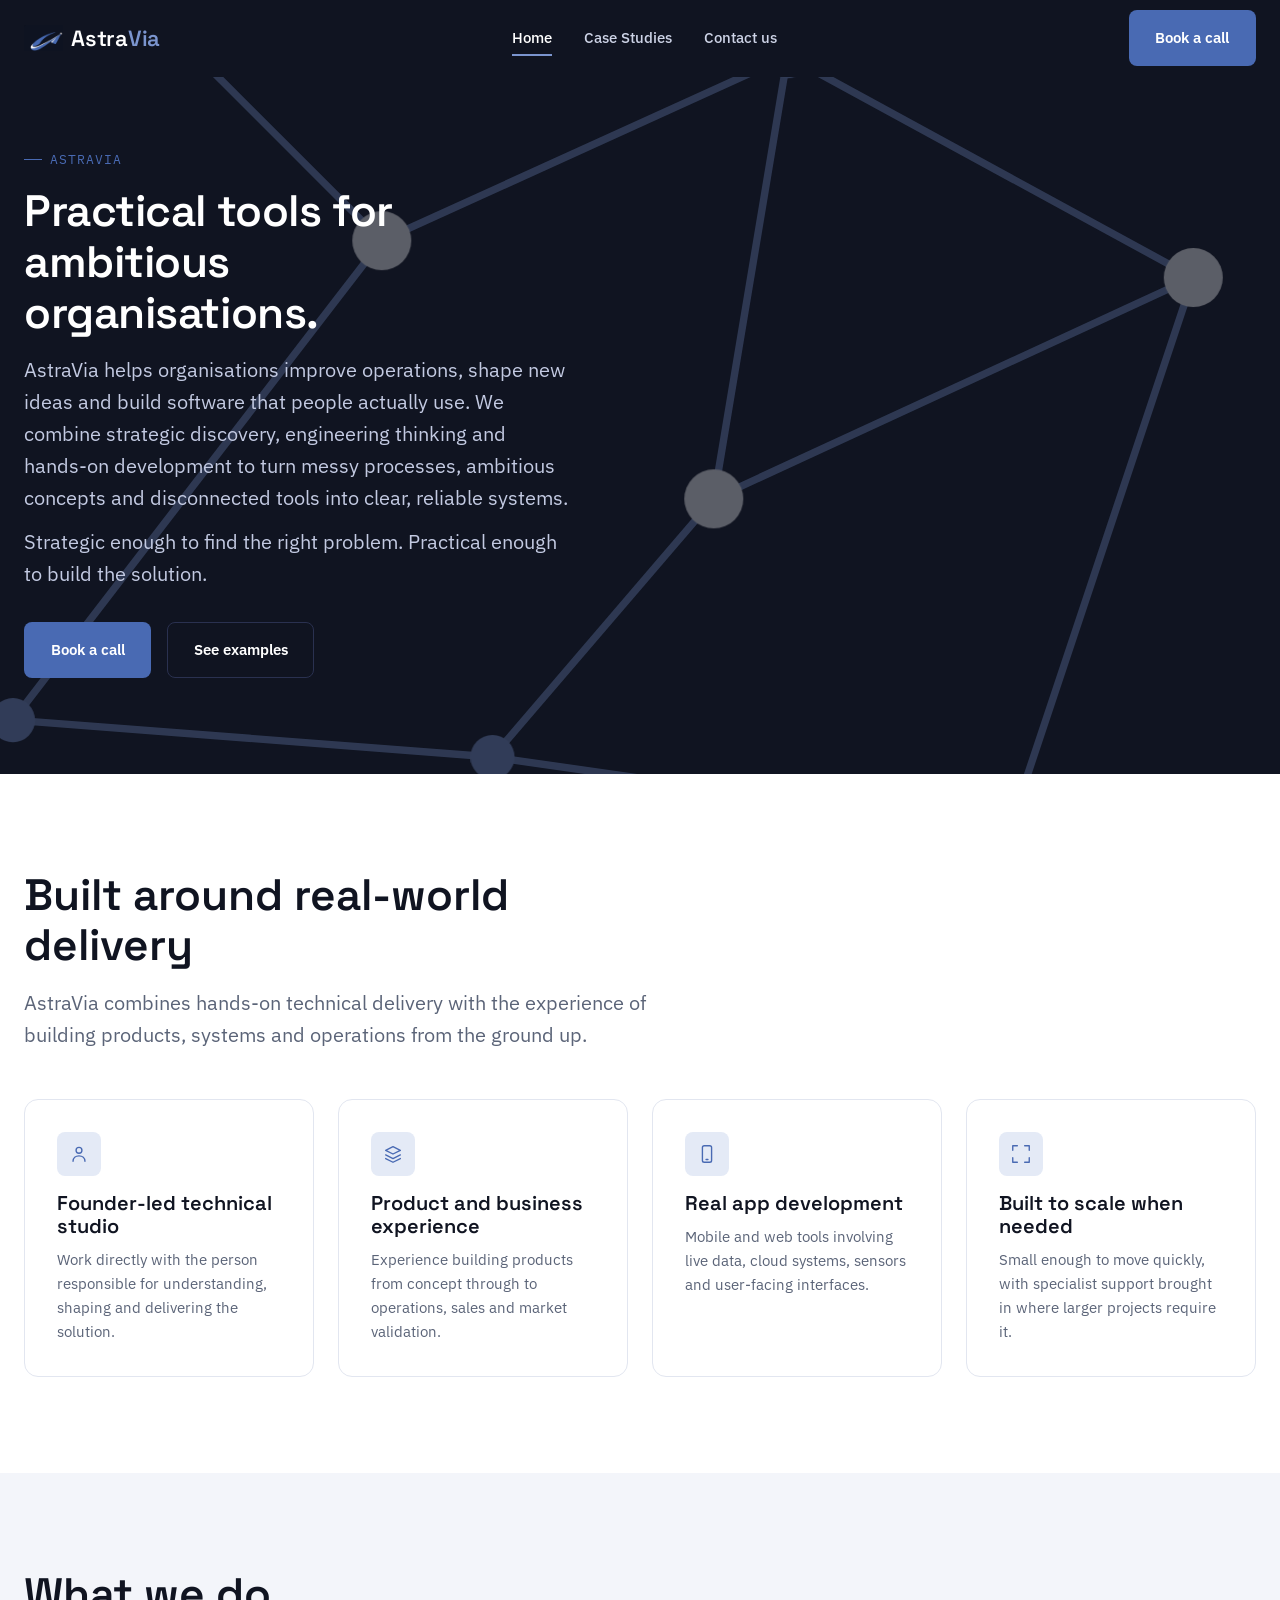
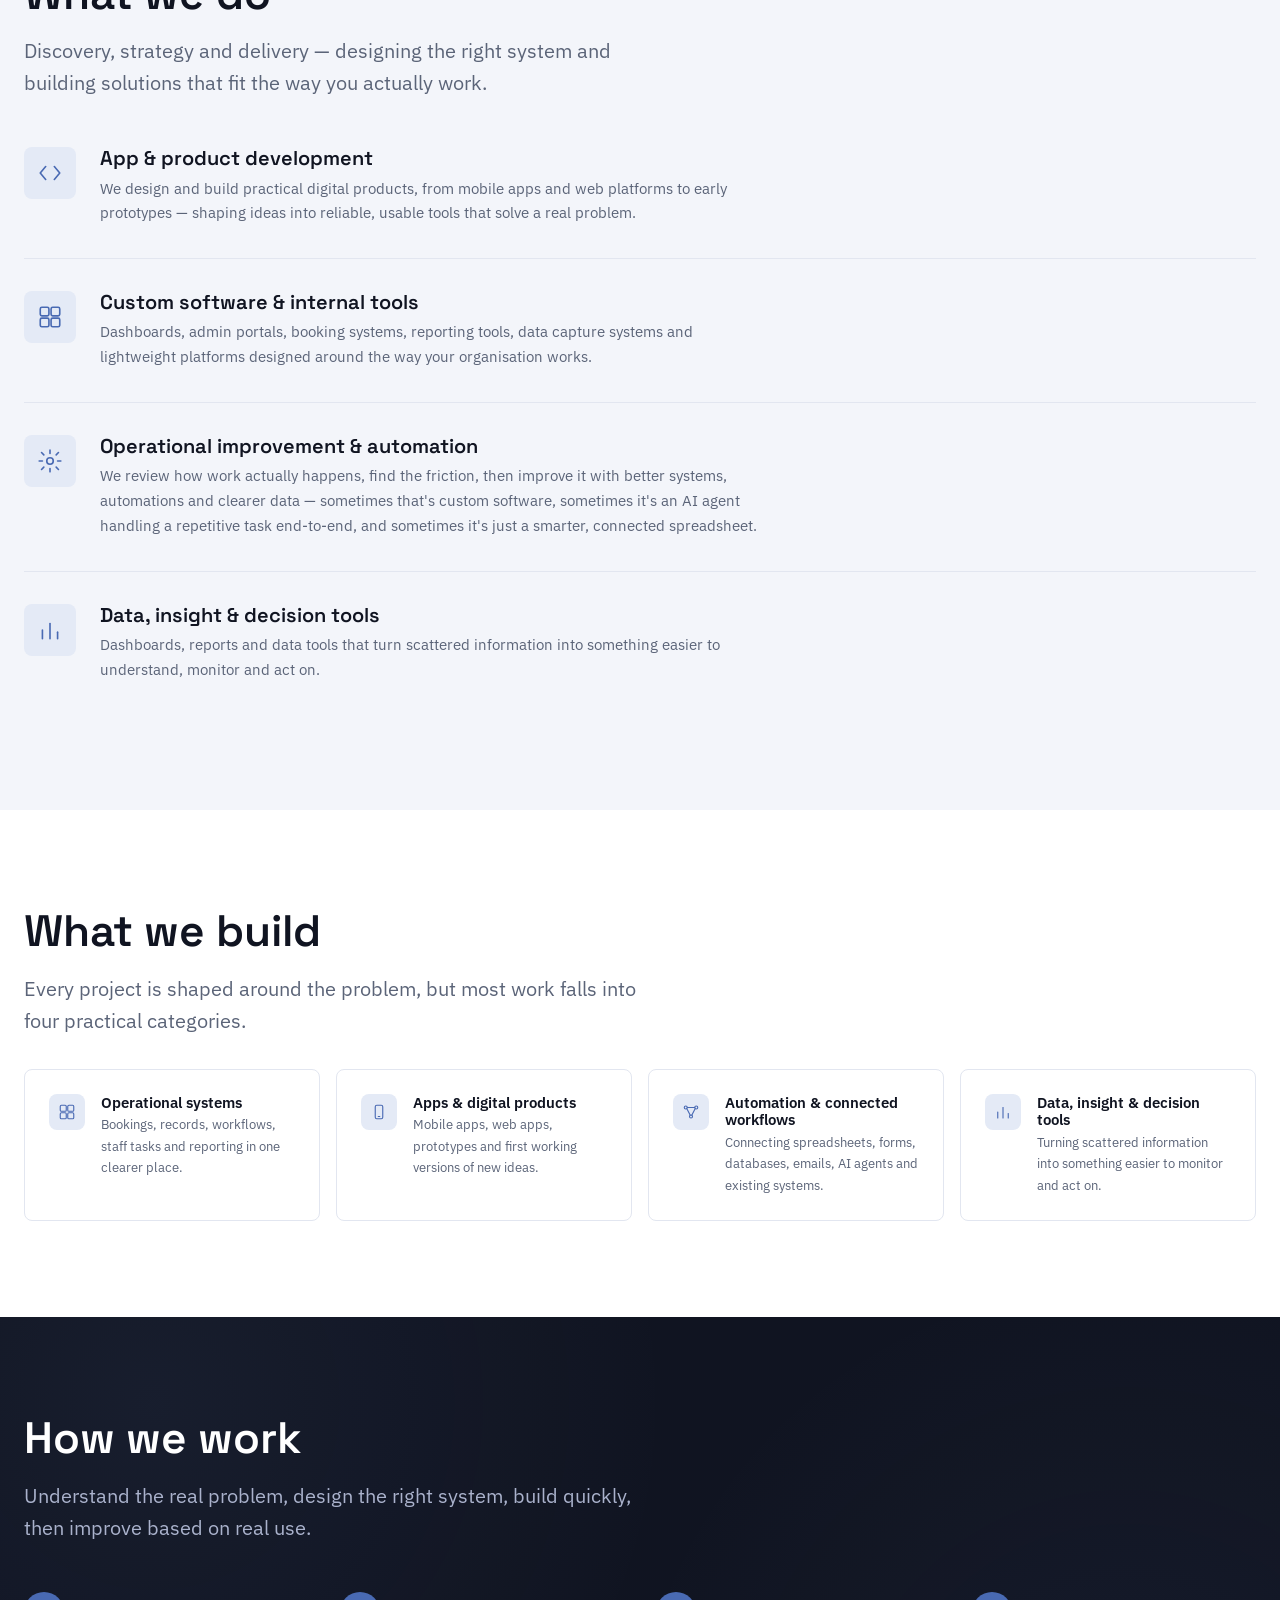
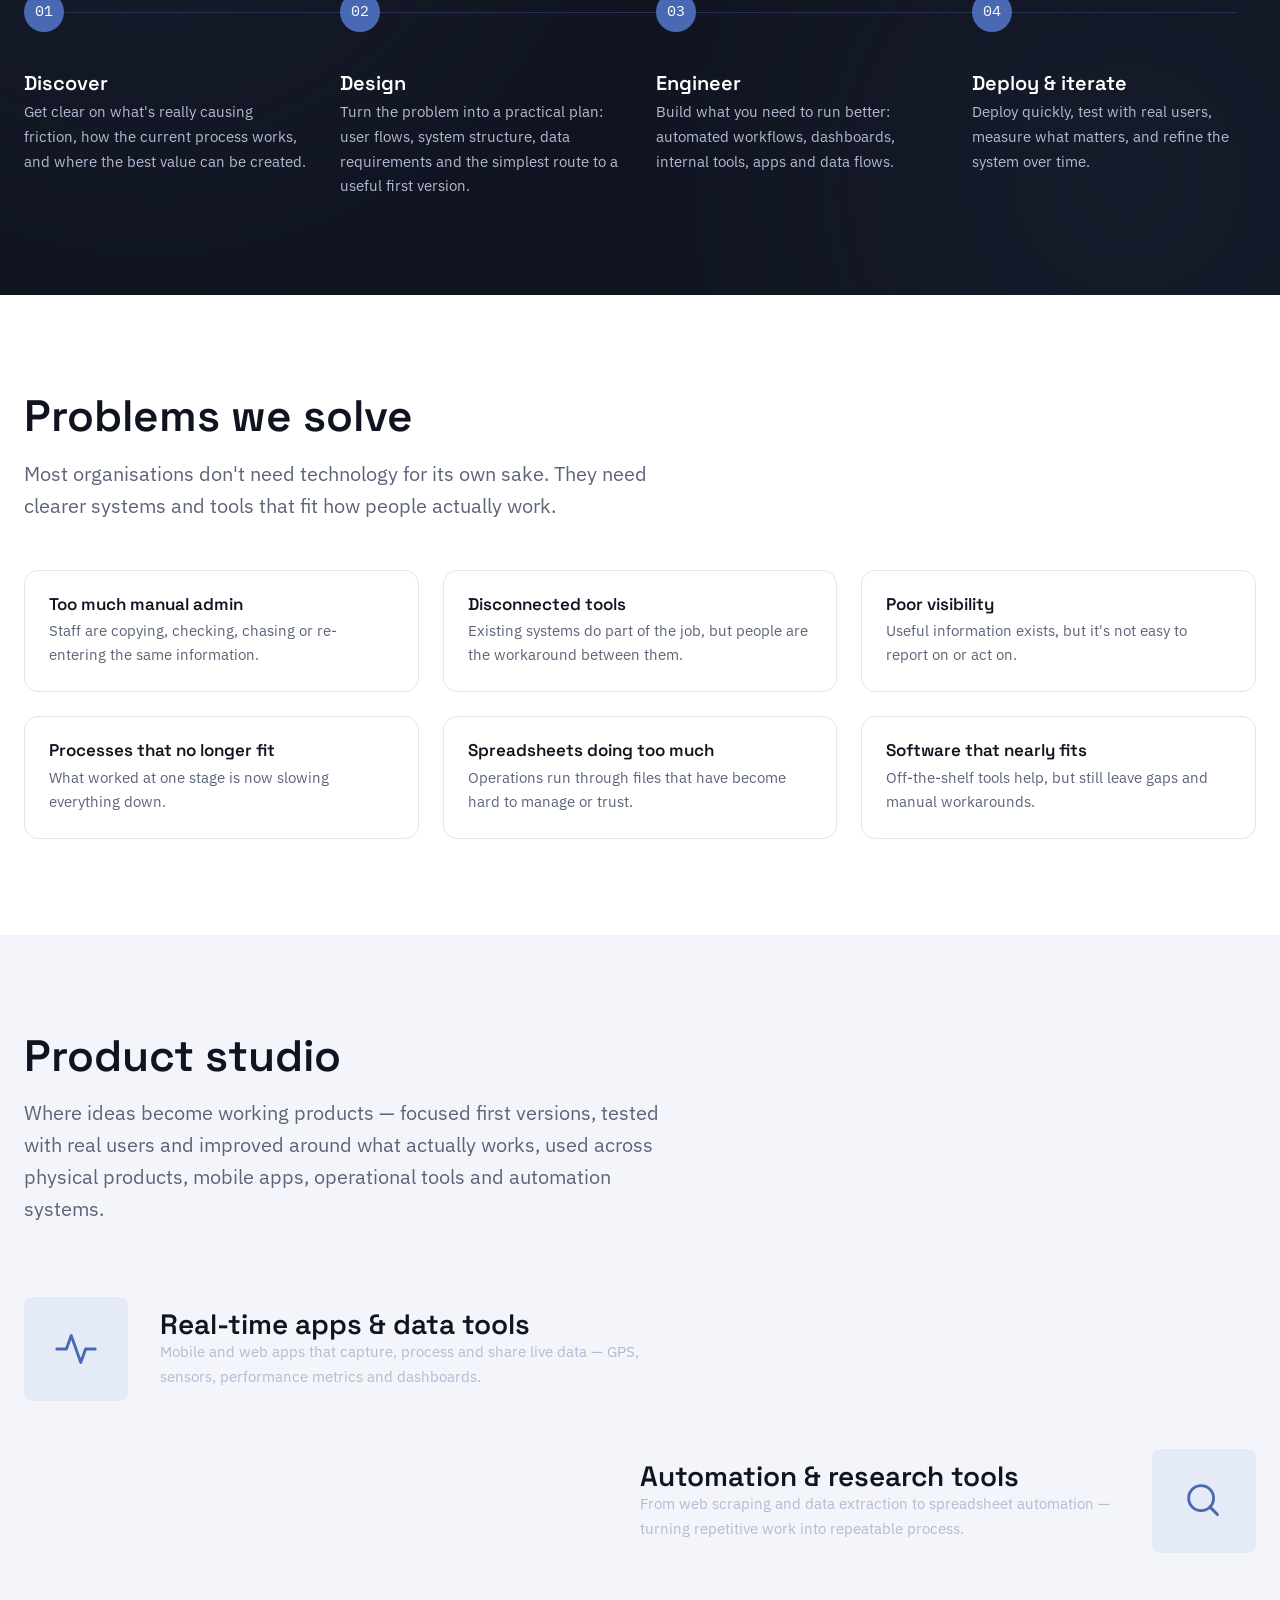
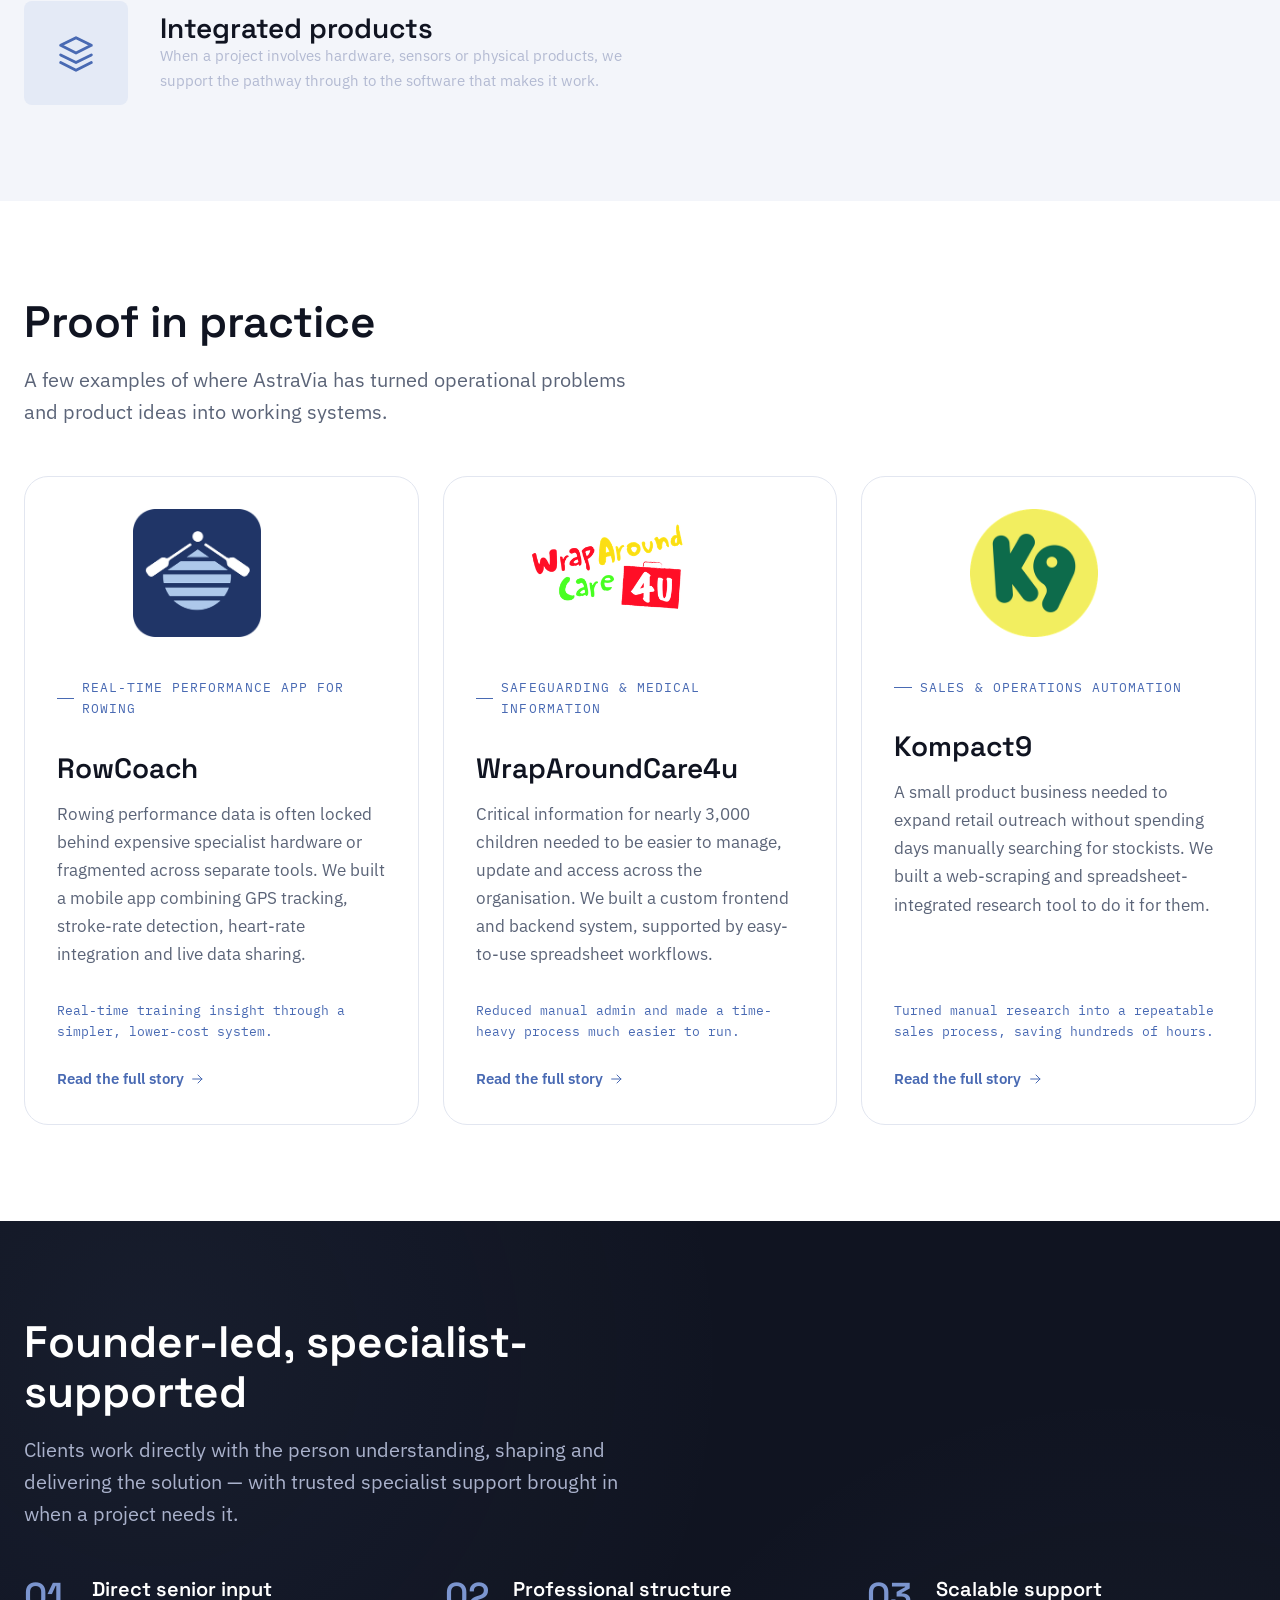
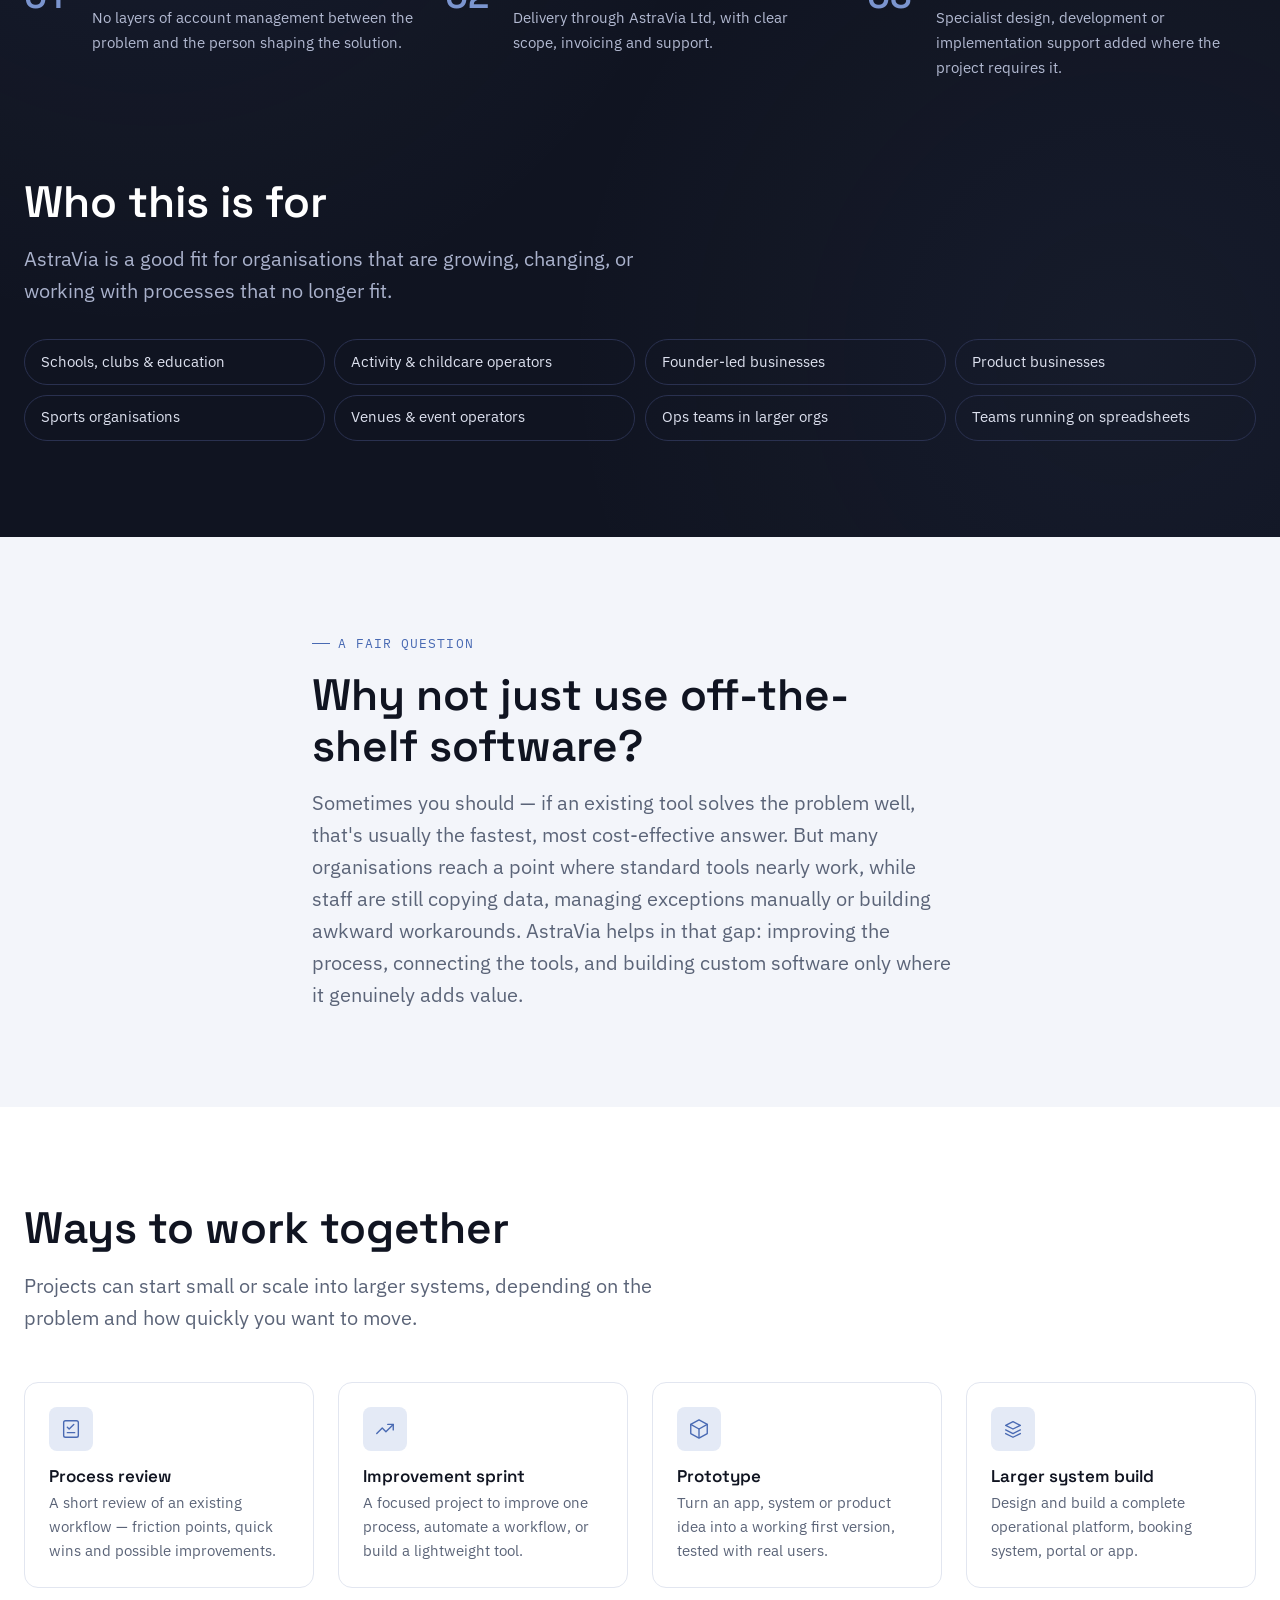
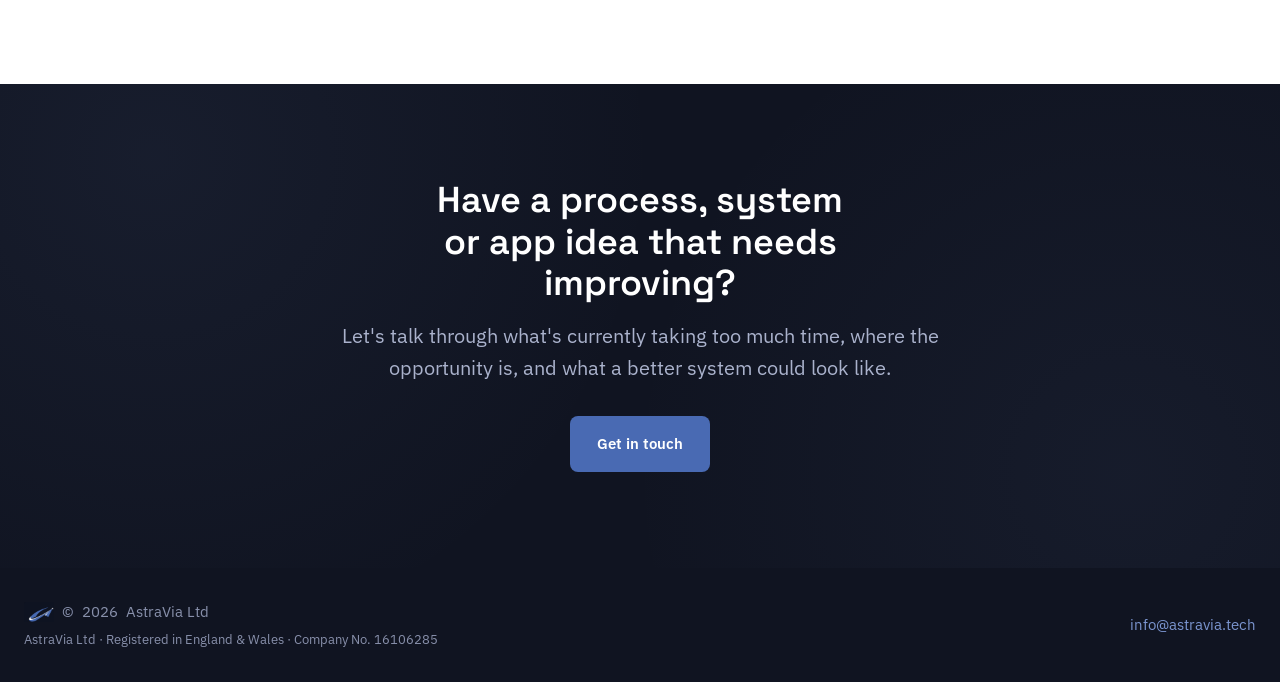
==== commit e95d9237: "Add files via upload" ====
--- a/index.html
+++ b/index.html
@@ -365,7 +365,7 @@
 
 <footer class="site-footer">
   <div class="container">
-    <div><span style="display:flex;align-items:center;gap:8px;"><img src="astravia-mark.png" alt="" style="height:20px;width:auto;">&copy; <span id="year"></span> AstraVia</span><span style="display:block;font-size:var(--text-xs);color:#8890ab;margin-top:4px;">AstraVia Ltd &middot; Registered in England &amp; Wales &middot; Company No. 16106285</span></div>
+    <div><span style="display:flex;align-items:center;gap:8px;"><img src="astravia-mark.png" alt="" style="height:20px;width:auto;">&copy; <span id="year"></span> AstraVia Ltd</span><span style="display:block;font-size:var(--text-xs);color:#8890ab;margin-top:4px;">AstraVia Ltd &middot; Registered in England &amp; Wales &middot; Company No. 16106285</span></div>
     <a href="mailto:info@astravia.tech">info@astravia.tech</a>
   </div>
 </footer>
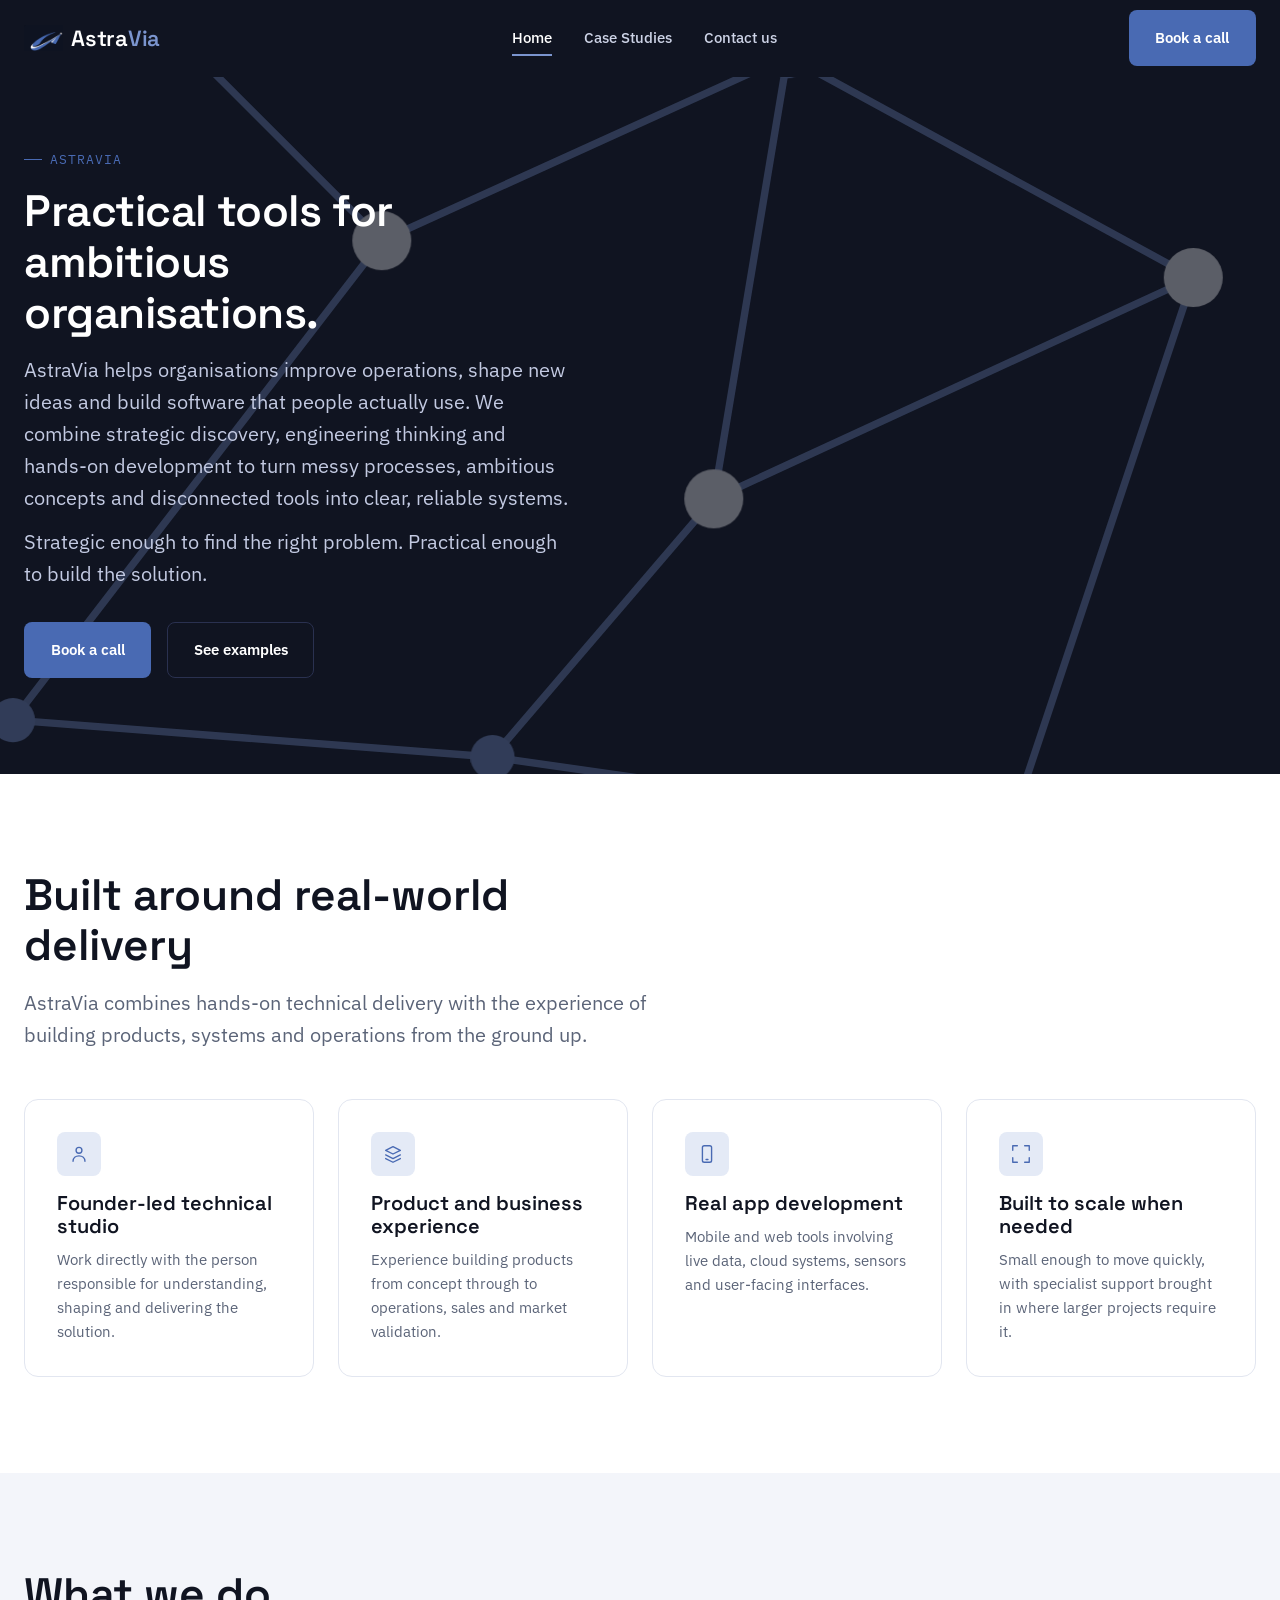
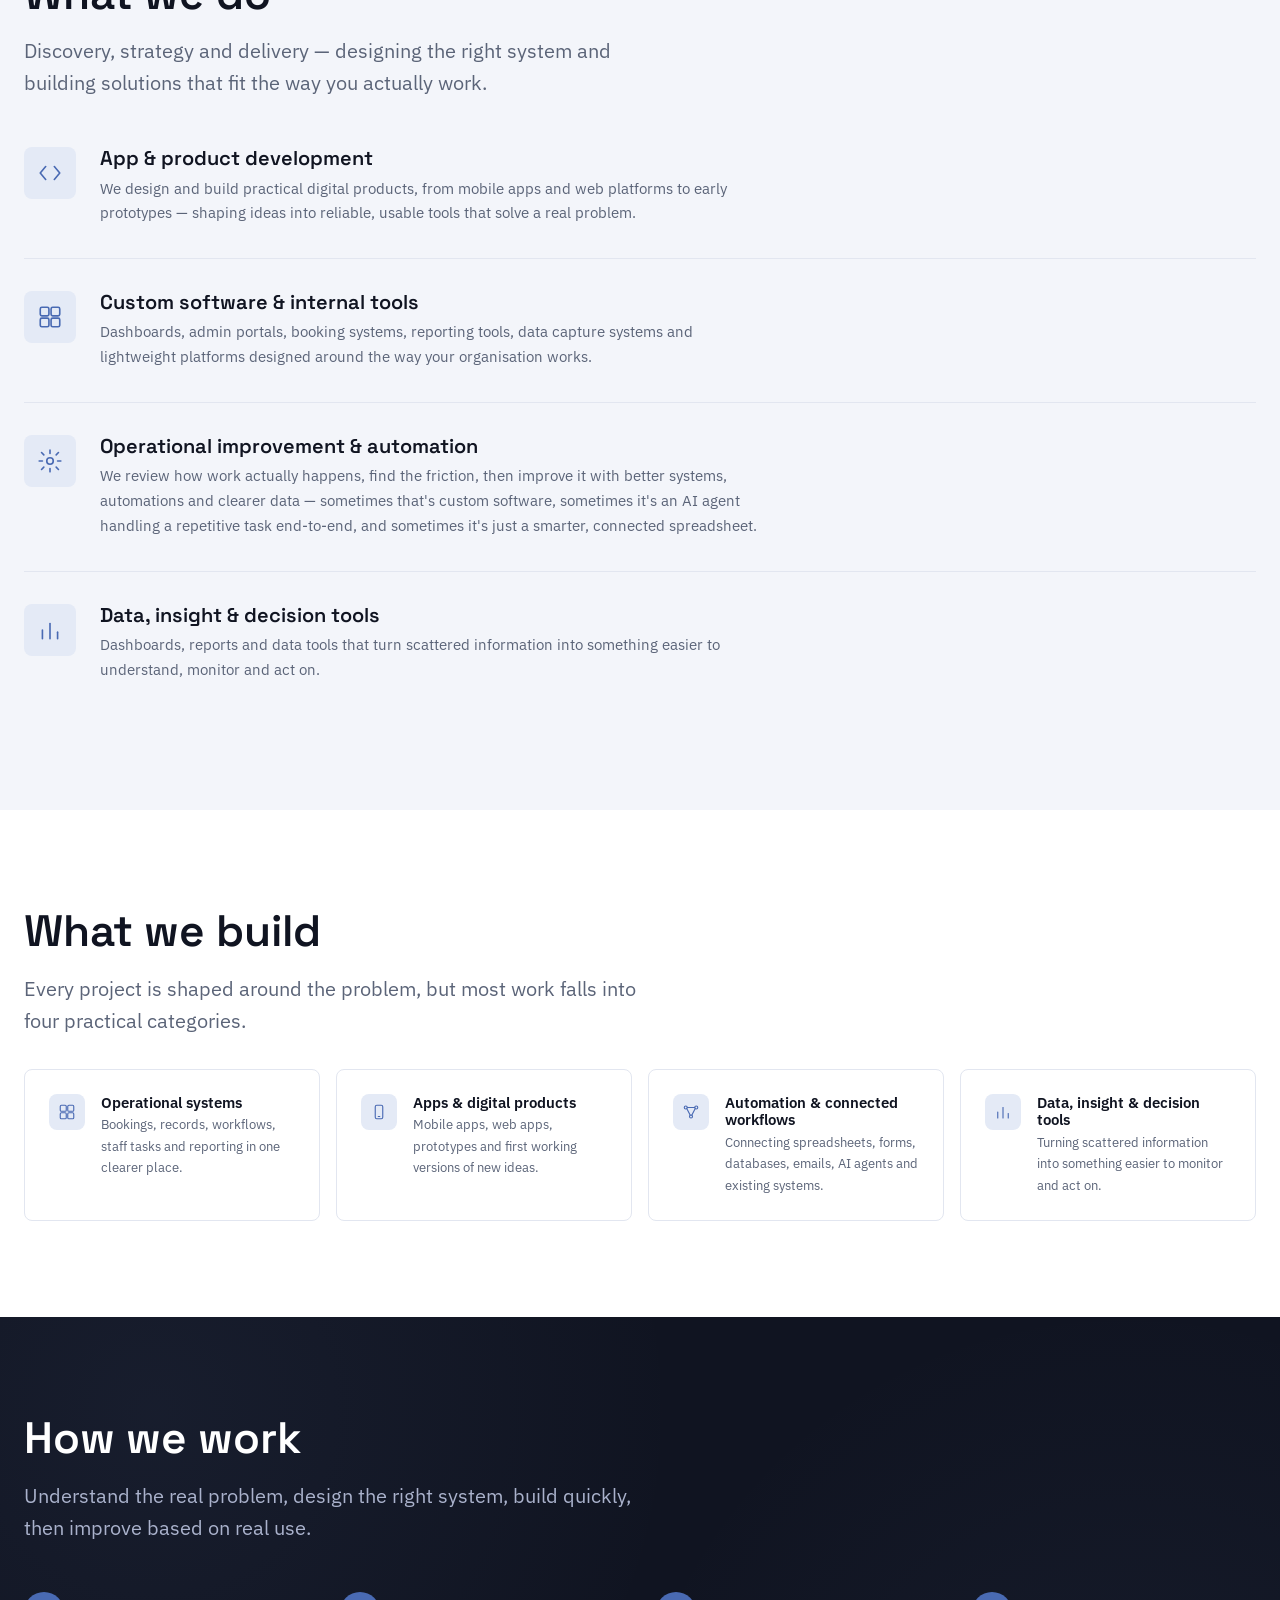
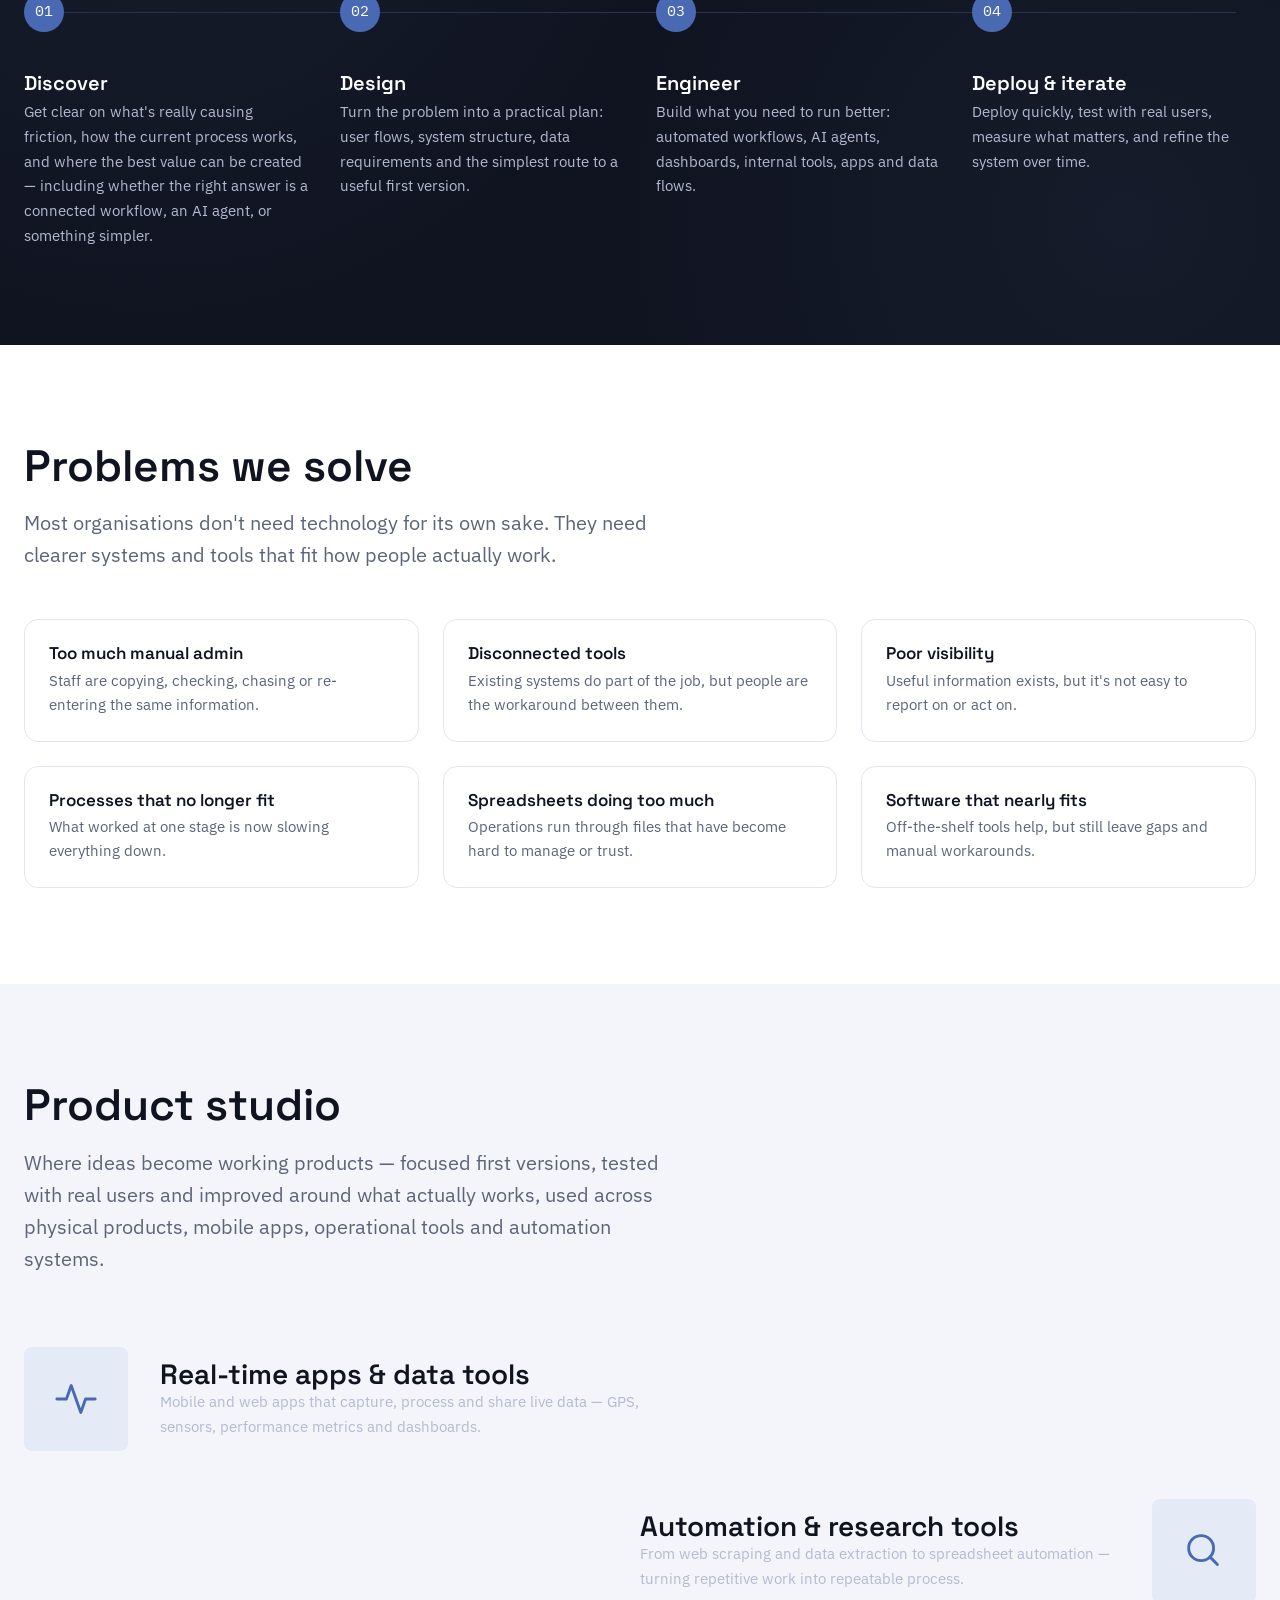
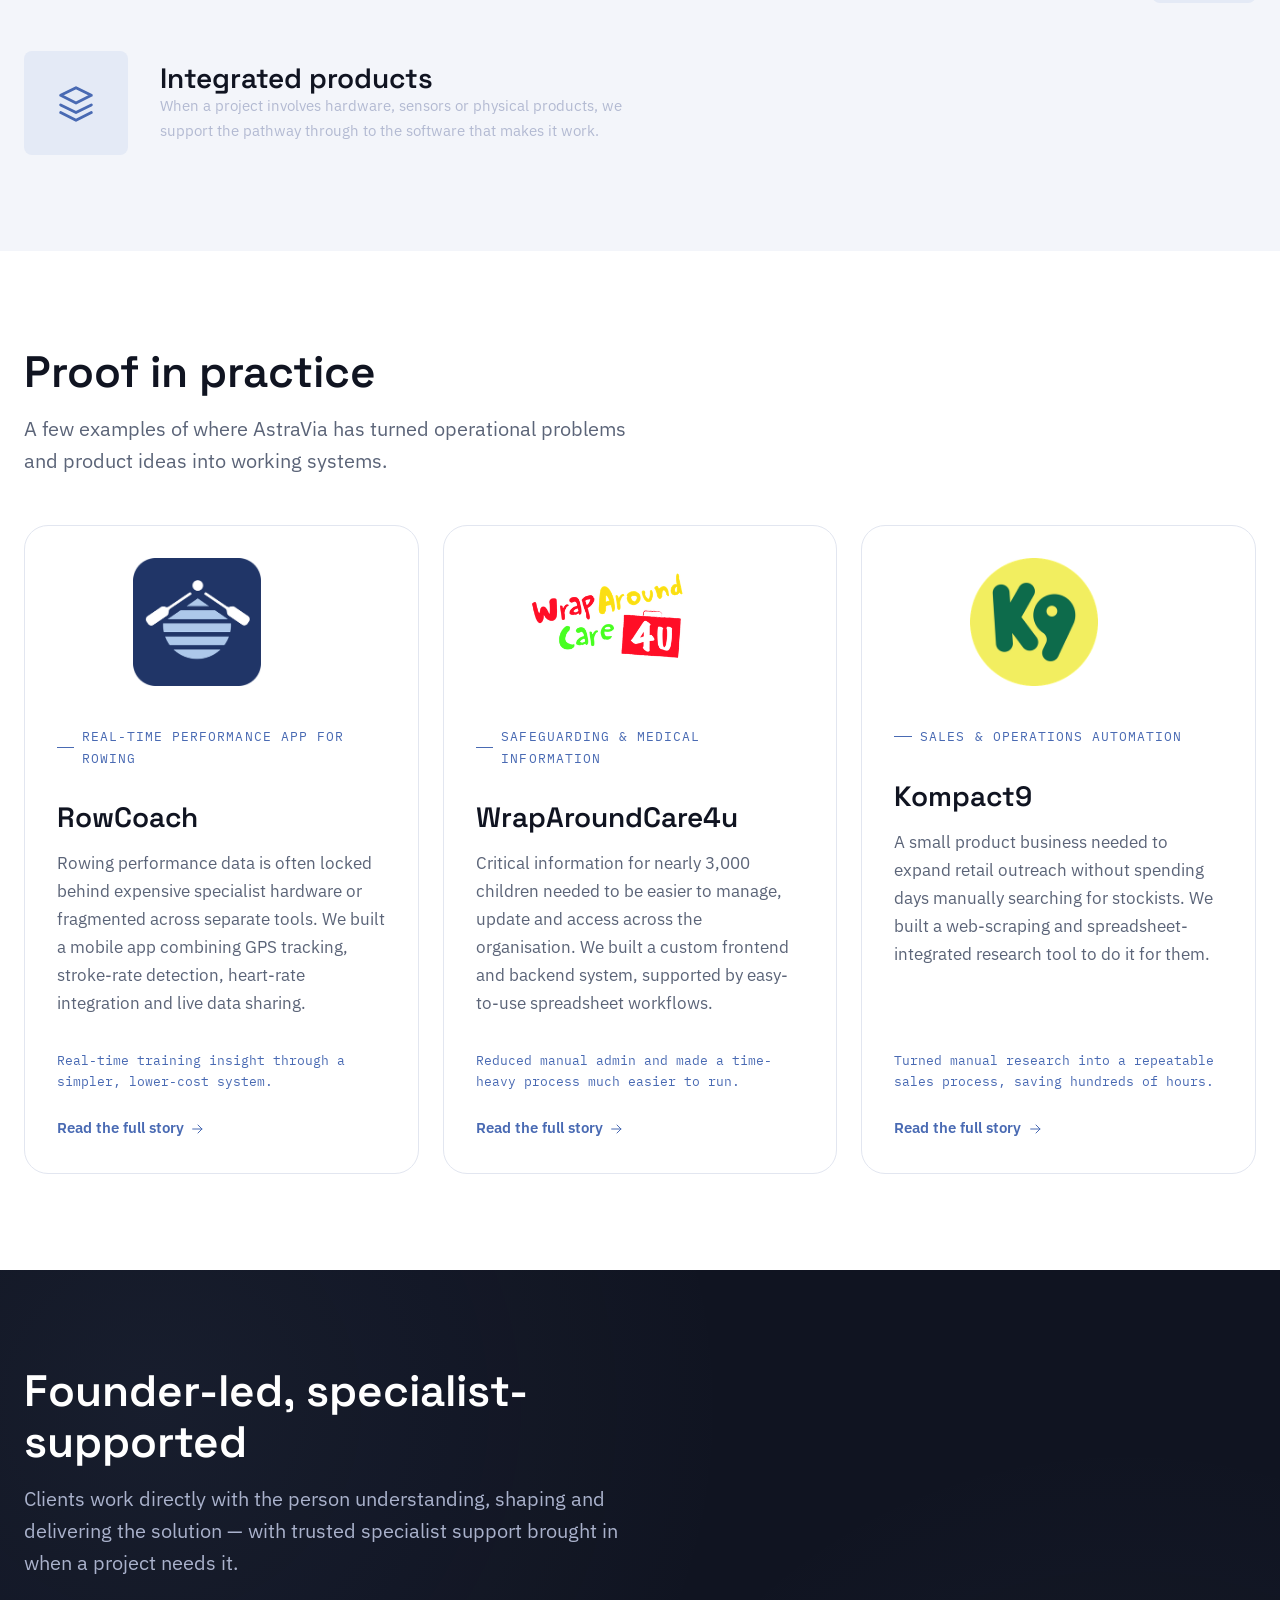
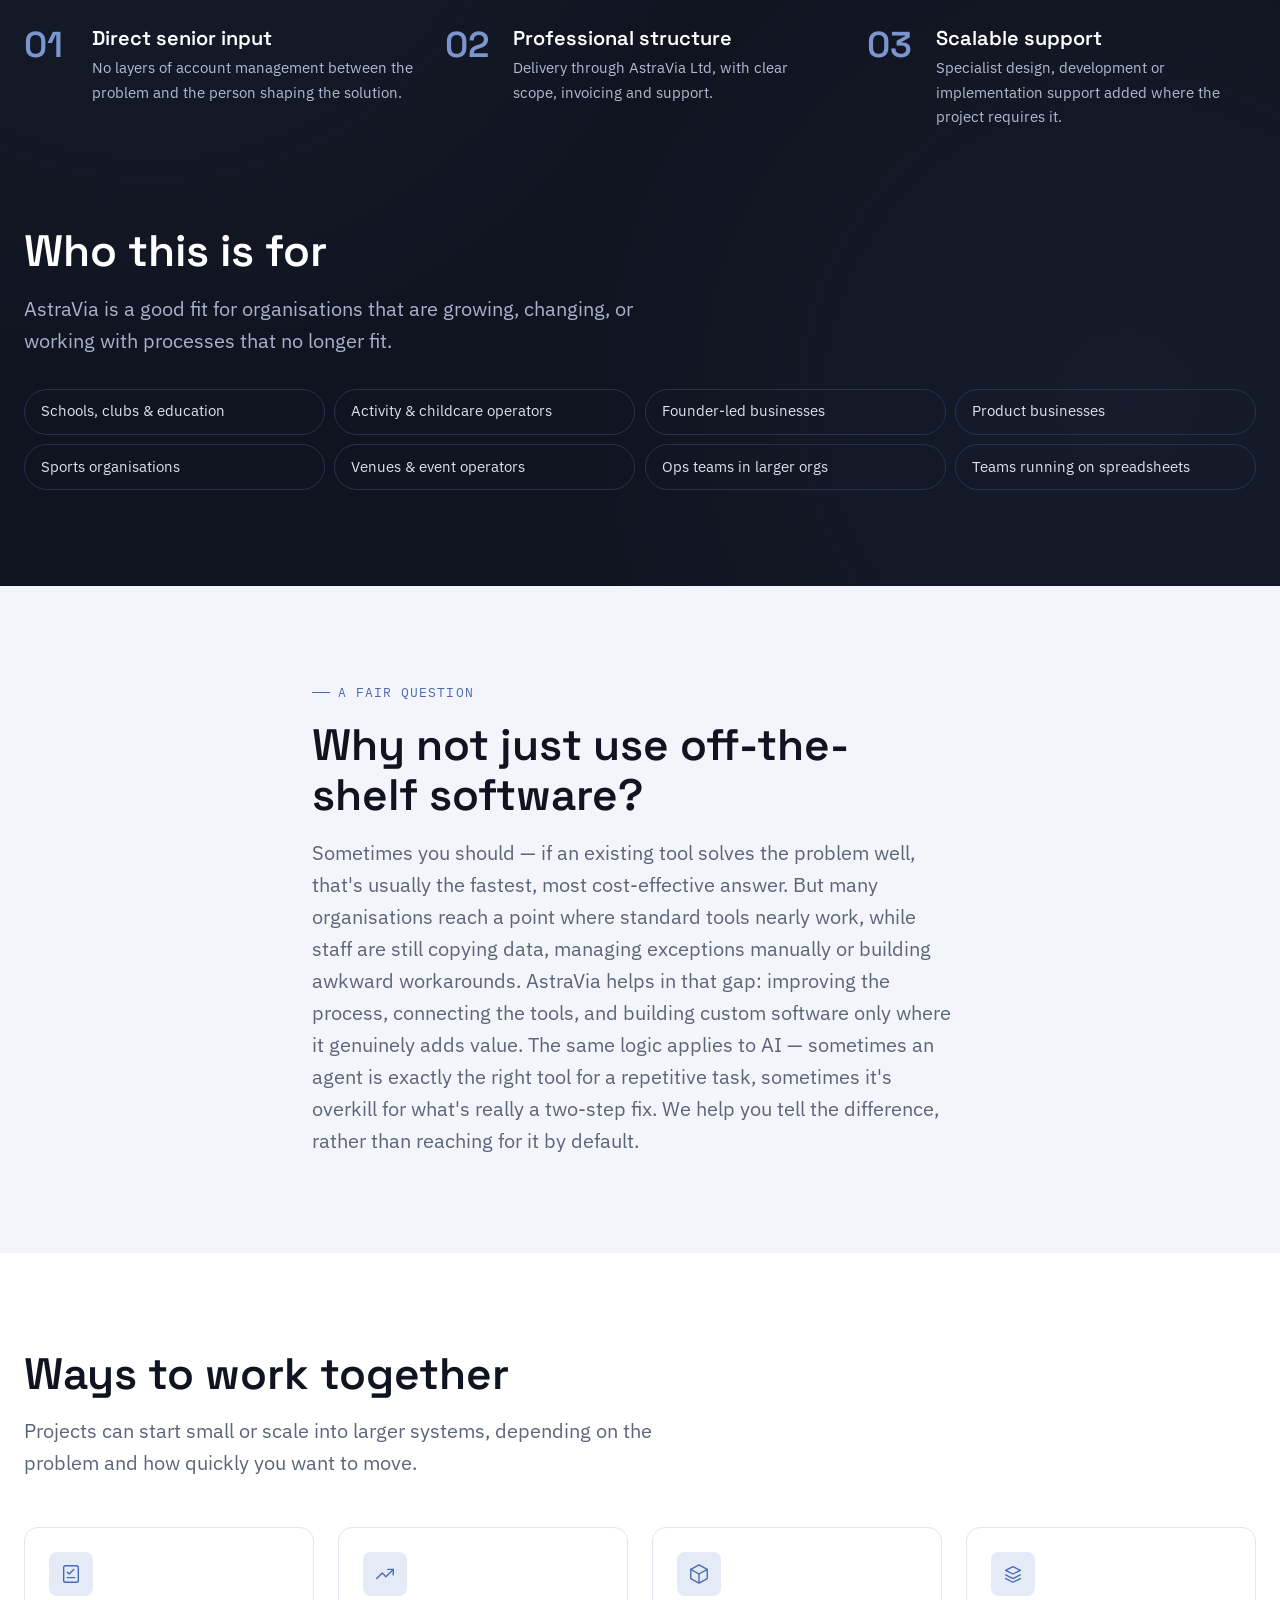
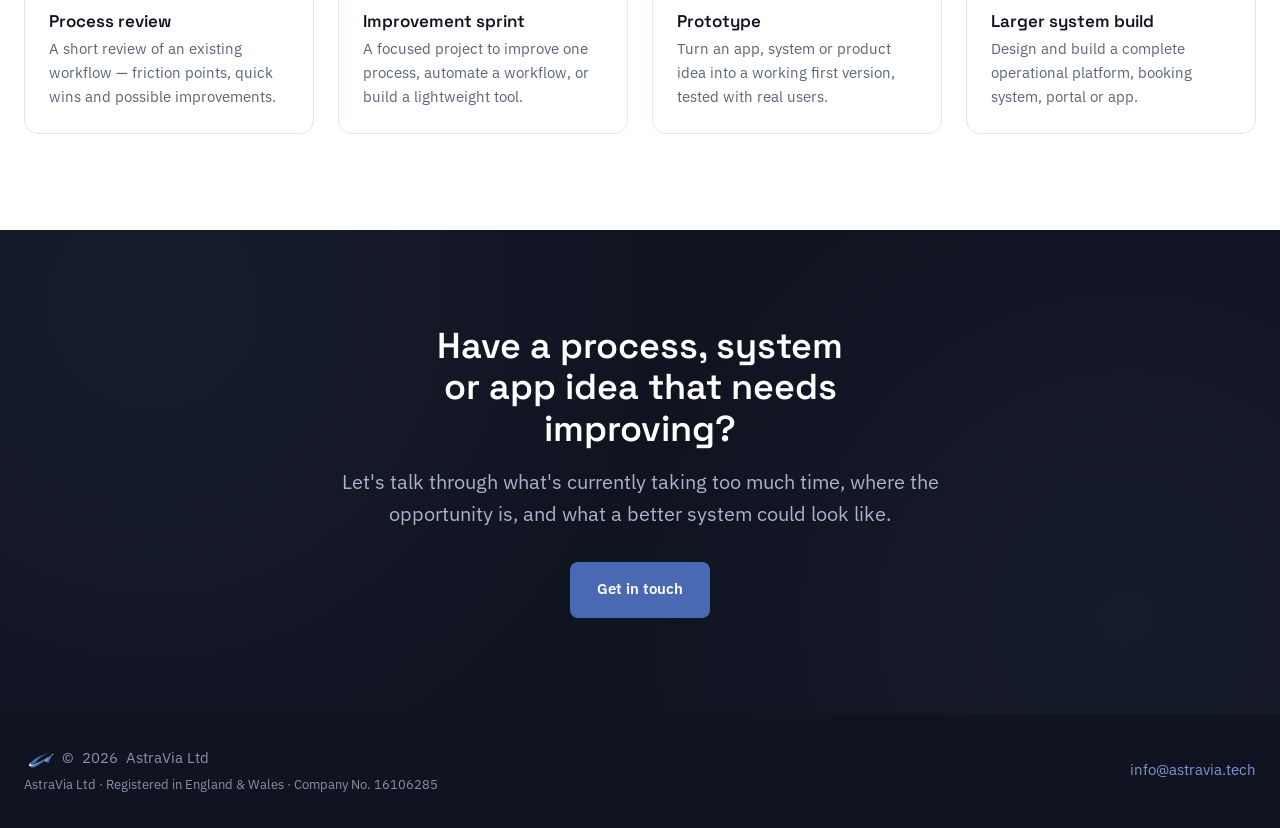
==== commit 9608bcc1: "Add files via upload" ====
--- a/index.html
+++ b/index.html
@@ -178,7 +178,7 @@
         <div class="timeline-track">
           <div class="timeline-step">
             <div class="timeline-num">01</div>
-            <div><h3 style="color:var(--white);">Discover</h3><p>Get clear on what's really causing friction, how the current process works, and where the best value can be created.</p></div>
+            <div><h3 style="color:var(--white);">Discover</h3><p>Get clear on what's really causing friction, how the current process works, and where the best value can be created — including whether the right answer is a connected workflow, an AI agent, or something simpler.</p></div>
           </div>
           <div class="timeline-step">
             <div class="timeline-num">02</div>
@@ -186,7 +186,7 @@
           </div>
           <div class="timeline-step">
             <div class="timeline-num">03</div>
-            <div><h3 style="color:var(--white);">Engineer</h3><p>Build what you need to run better: automated workflows, dashboards, internal tools, apps and data flows.</p></div>
+            <div><h3 style="color:var(--white);">Engineer</h3><p>Build what you need to run better: automated workflows, AI agents, dashboards, internal tools, apps and data flows.</p></div>
           </div>
           <div class="timeline-step">
             <div class="timeline-num">04</div>
@@ -315,7 +315,7 @@
     <div class="container reveal" style="max-width:44rem;">
       <p class="eyebrow">A fair question</p>
       <h2 class="section-heading">Why not just use off-the-shelf software?</h2>
-      <p class="section-intro">Sometimes you should — if an existing tool solves the problem well, that's usually the fastest, most cost-effective answer. But many organisations reach a point where standard tools nearly work, while staff are still copying data, managing exceptions manually or building awkward workarounds. AstraVia helps in that gap: improving the process, connecting the tools, and building custom software only where it genuinely adds value.</p>
+      <p class="section-intro">Sometimes you should — if an existing tool solves the problem well, that's usually the fastest, most cost-effective answer. But many organisations reach a point where standard tools nearly work, while staff are still copying data, managing exceptions manually or building awkward workarounds. AstraVia helps in that gap: improving the process, connecting the tools, and building custom software only where it genuinely adds value. The same logic applies to AI — sometimes an agent is exactly the right tool for a repetitive task, sometimes it's overkill for what's really a two-step fix. We help you tell the difference, rather than reaching for it by default.</p>
     </div>
   </section>
 
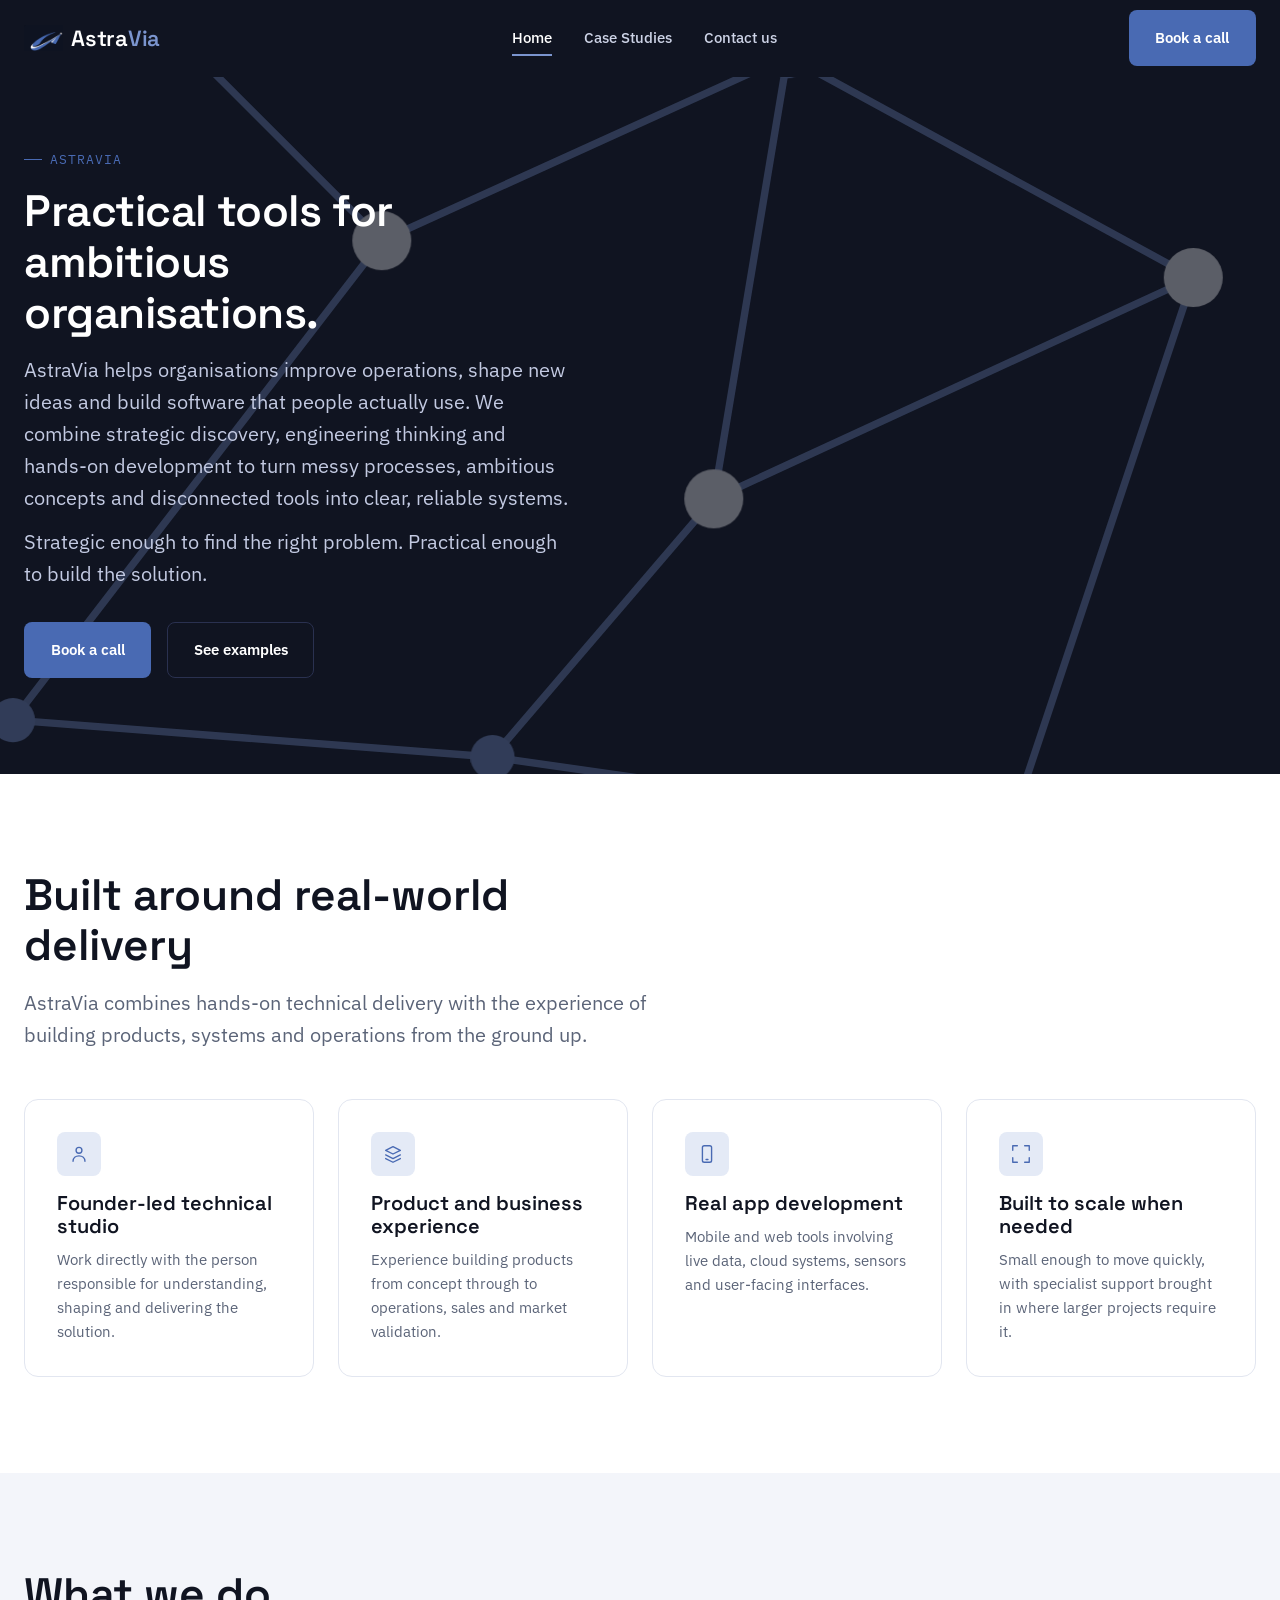
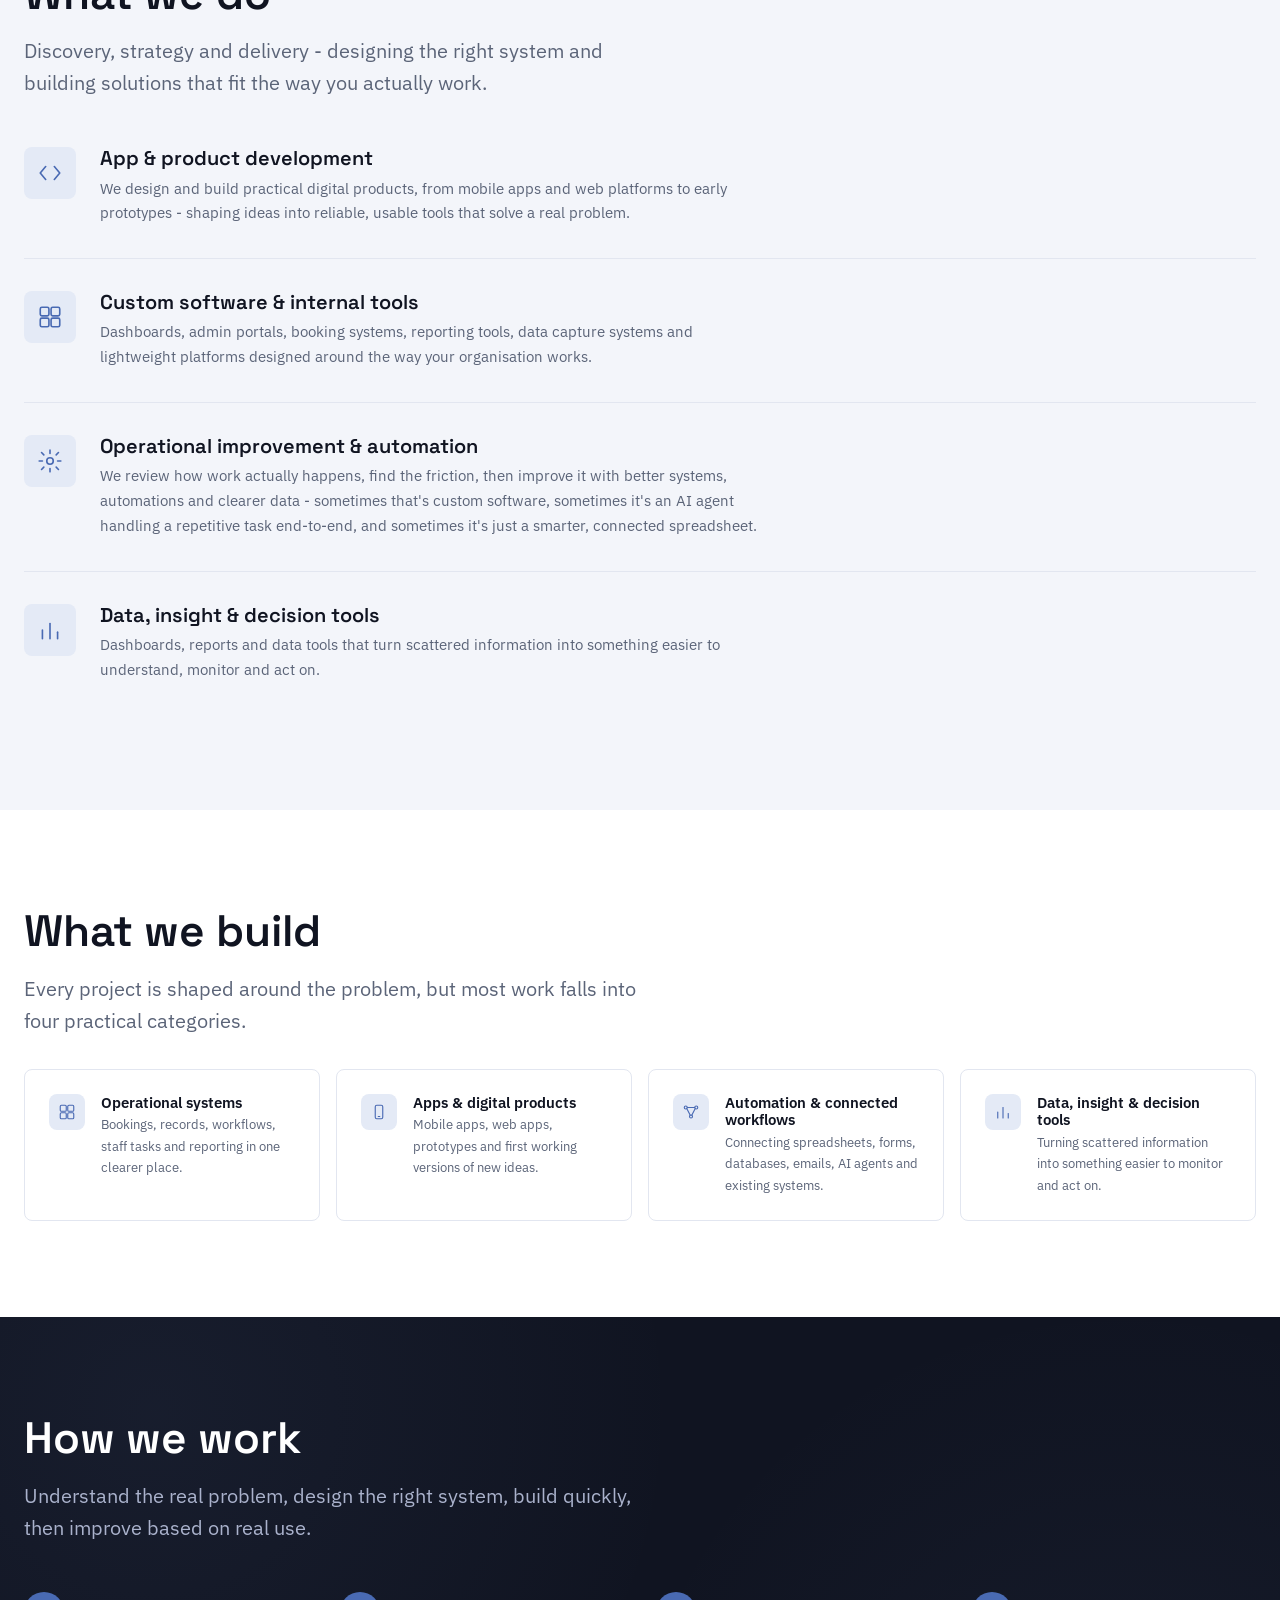
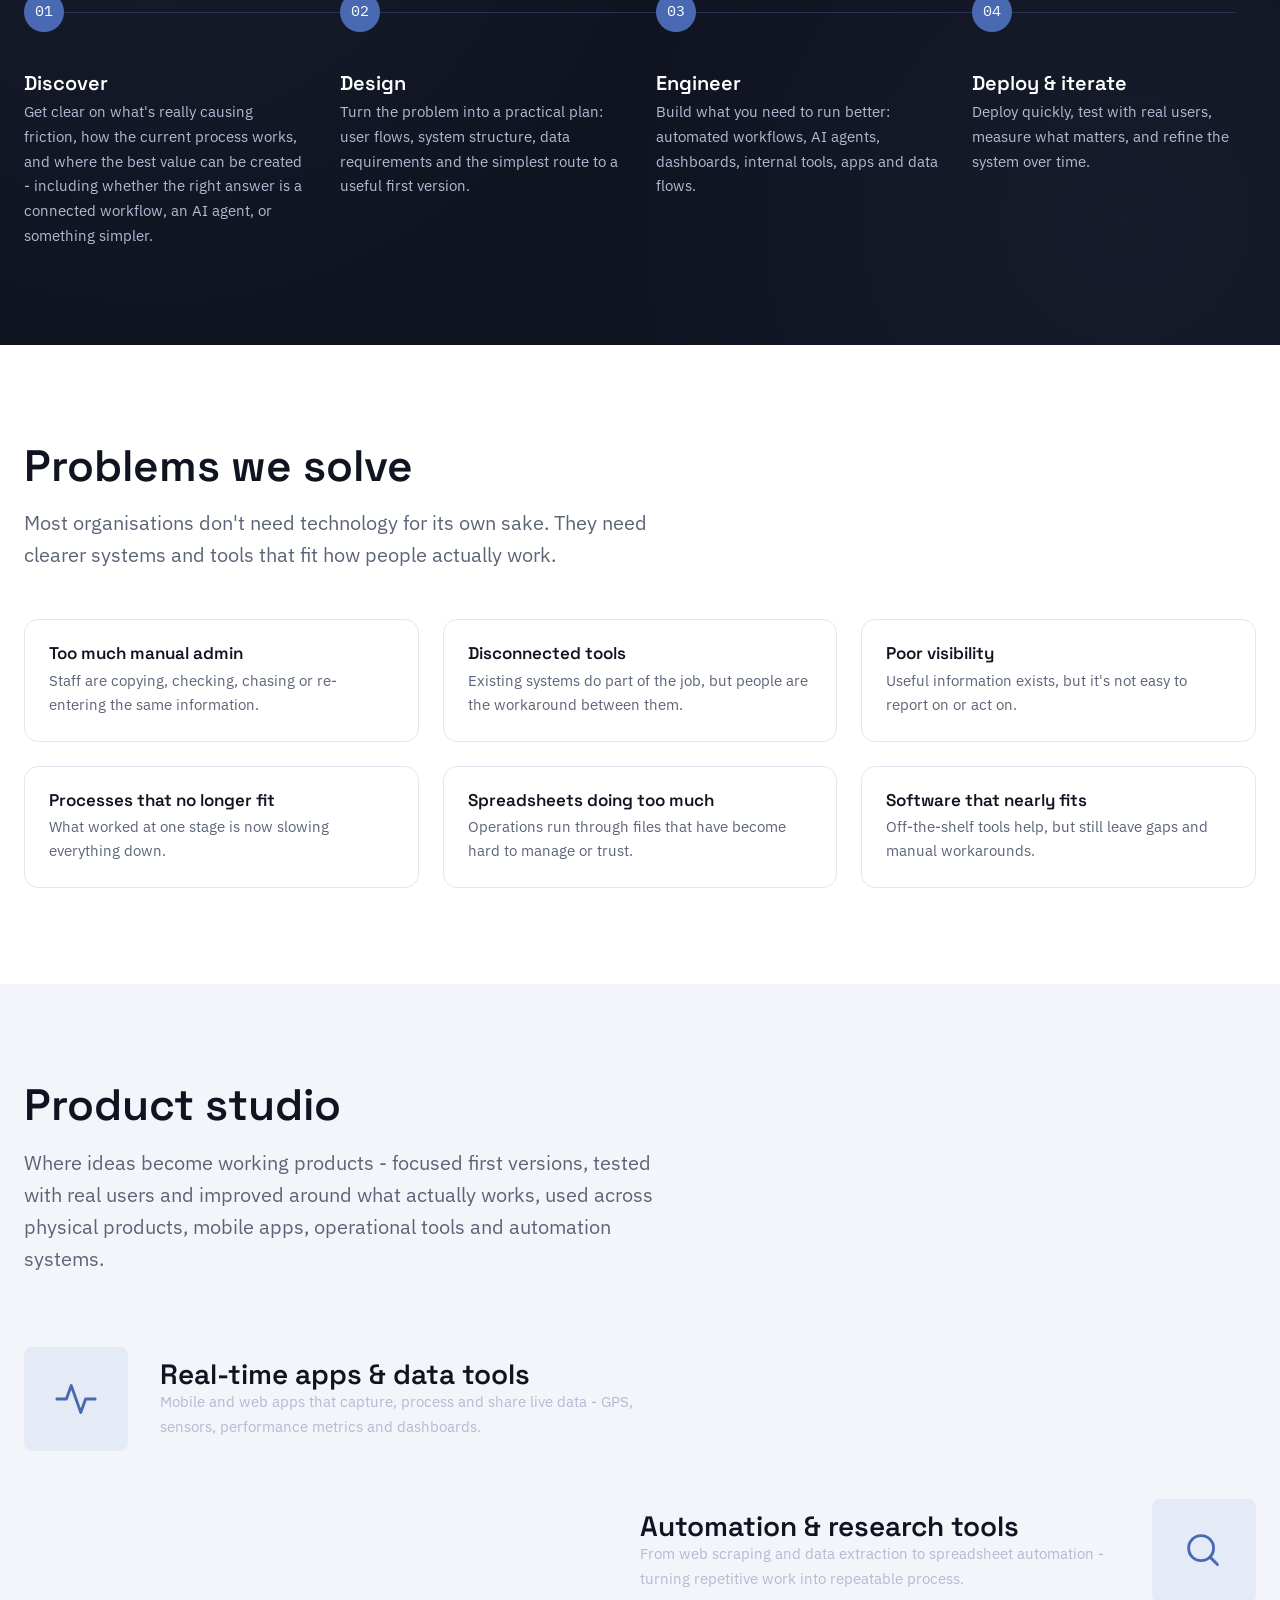
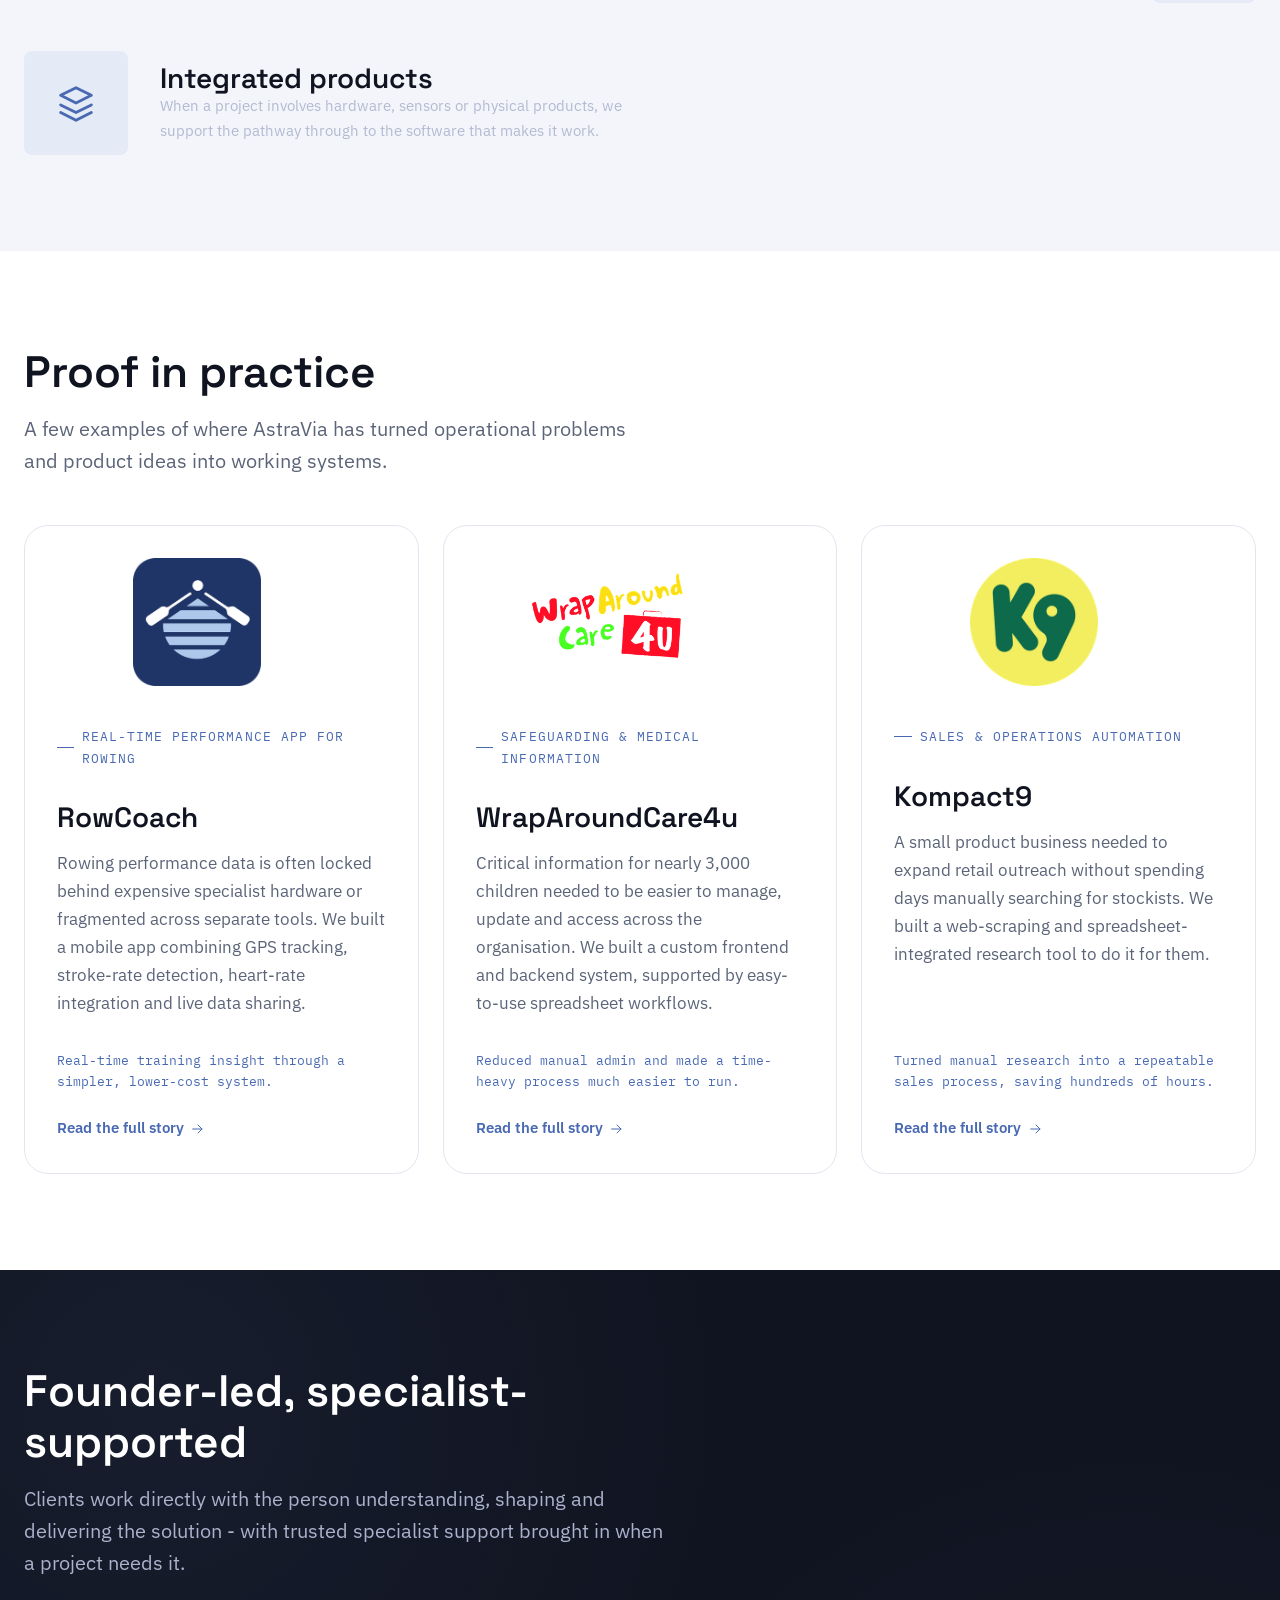
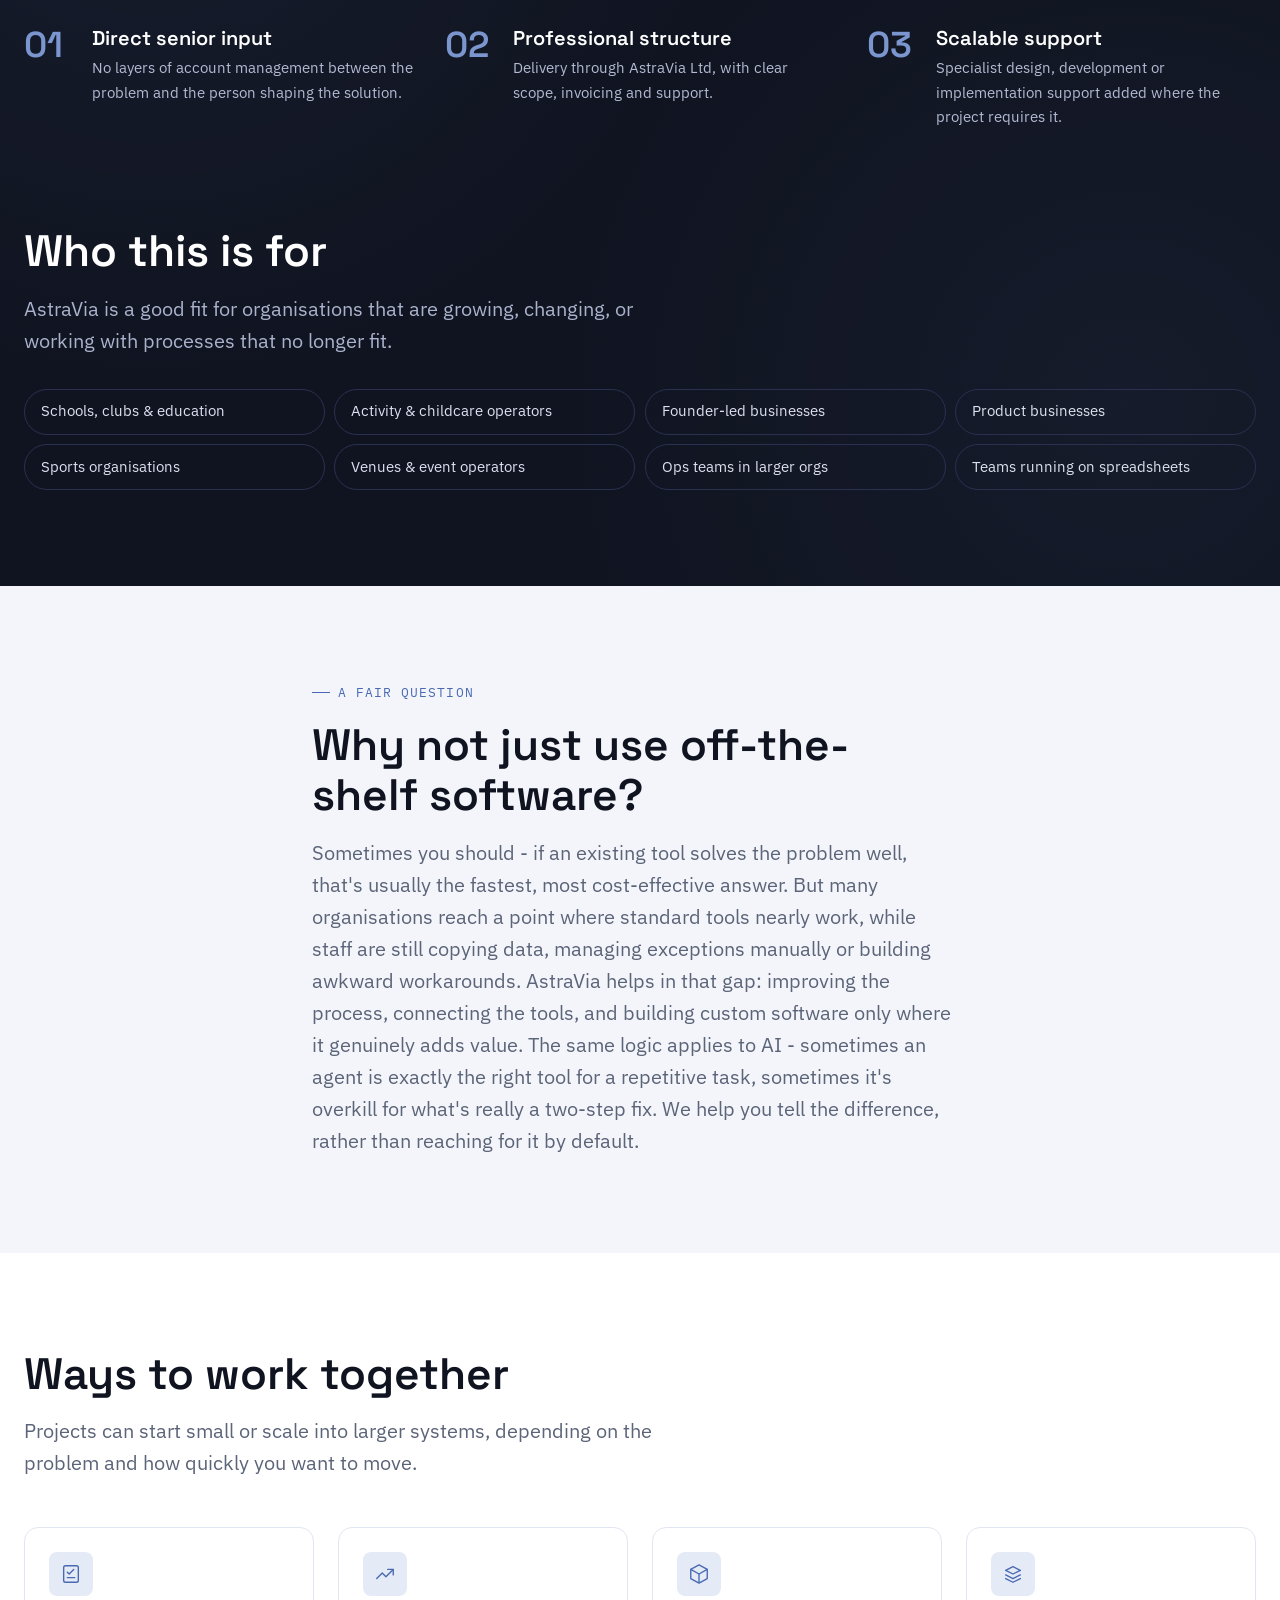
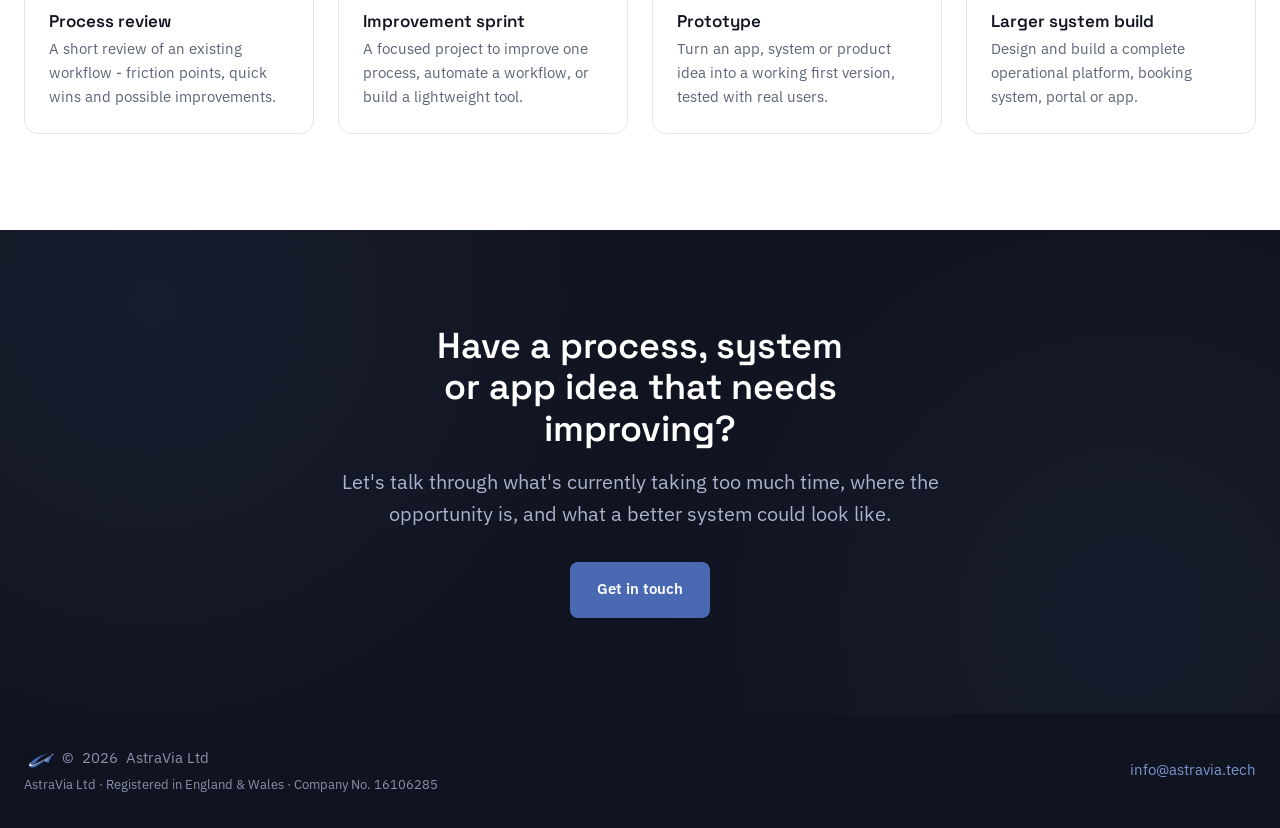
==== commit 9ac10370: "Add files via upload" ====
--- a/index.html
+++ b/index.html
@@ -3,8 +3,8 @@
 <head>
 <meta charset="UTF-8">
 <meta name="viewport" content="width=device-width, initial-scale=1.0">
-<title>AstraVia — Practical tools for ambitious organisations</title>
-<meta name="description" content="AstraVia helps organisations improve operations, shape new ideas and build software that people actually use — strategic discovery, engineering thinking and hands-on development.">
+<title>AstraVia - Practical tools for ambitious organisations</title>
+<meta name="description" content="AstraVia helps organisations improve operations, shape new ideas and build software that people actually use - strategic discovery, engineering thinking and hands-on development.">
 <link rel="preconnect" href="https://fonts.googleapis.com">
 <link rel="preconnect" href="https://fonts.gstatic.com" crossorigin>
 <link href="https://fonts.googleapis.com/css2?family=Space+Grotesk:wght@500;600&family=IBM+Plex+Sans:wght@400;500;600&family=IBM+Plex+Mono:wght@400;500&display=swap" rel="stylesheet">
@@ -118,12 +118,12 @@
   <section class="section section--mist">
     <div class="container reveal">
       <h2 class="section-heading">What we do</h2>
-      <p class="section-intro">Discovery, strategy and delivery — designing the right system and building solutions that fit the way you actually work.</p>
+      <p class="section-intro">Discovery, strategy and delivery - designing the right system and building solutions that fit the way you actually work.</p>
 
       <div class="icon-list reveal-stagger">
         <div class="icon-row-item">
           <div class="card-icon"><svg viewBox="0 0 24 24" fill="none" stroke="currentColor" stroke-width="1.5" stroke-linecap="round" stroke-linejoin="round"><polyline points="8 6 3 12 8 18"/><polyline points="16 6 21 12 16 18"/></svg></div>
-          <div><h3>App &amp; product development</h3><p>We design and build practical digital products, from mobile apps and web platforms to early prototypes — shaping ideas into reliable, usable tools that solve a real problem.</p></div>
+          <div><h3>App &amp; product development</h3><p>We design and build practical digital products, from mobile apps and web platforms to early prototypes - shaping ideas into reliable, usable tools that solve a real problem.</p></div>
         </div>
         <div class="icon-row-item">
           <div class="card-icon"><svg viewBox="0 0 24 24" fill="none" stroke="currentColor" stroke-width="1.5" stroke-linecap="round" stroke-linejoin="round"><rect x="3" y="3" width="8" height="8" rx="1.5"/><rect x="13" y="3" width="8" height="8" rx="1.5"/><rect x="3" y="13" width="8" height="8" rx="1.5"/><rect x="13" y="13" width="8" height="8" rx="1.5"/></svg></div>
@@ -131,7 +131,7 @@
         </div>
         <div class="icon-row-item">
           <div class="card-icon"><svg viewBox="0 0 24 24" fill="none" stroke="currentColor" stroke-width="1.5" stroke-linecap="round" stroke-linejoin="round"><circle cx="12" cy="12" r="3"/><path d="M12 2v3M12 19v3M4.2 4.2l2.1 2.1M17.7 17.7l2.1 2.1M2 12h3M19 12h3M4.2 19.8l2.1-2.1M17.7 6.3l2.1-2.1"/></svg></div>
-          <div><h3>Operational improvement &amp; automation</h3><p>We review how work actually happens, find the friction, then improve it with better systems, automations and clearer data — sometimes that's custom software, sometimes it's an AI agent handling a repetitive task end-to-end, and sometimes it's just a smarter, connected spreadsheet.</p></div>
+          <div><h3>Operational improvement &amp; automation</h3><p>We review how work actually happens, find the friction, then improve it with better systems, automations and clearer data - sometimes that's custom software, sometimes it's an AI agent handling a repetitive task end-to-end, and sometimes it's just a smarter, connected spreadsheet.</p></div>
         </div>
         <div class="icon-row-item">
           <div class="card-icon"><svg viewBox="0 0 24 24" fill="none" stroke="currentColor" stroke-width="1.5" stroke-linecap="round" stroke-linejoin="round"><line x1="5" y1="20" x2="5" y2="12"/><line x1="12" y1="20" x2="12" y2="6"/><line x1="19" y1="20" x2="19" y2="14"/></svg></div>
@@ -178,7 +178,7 @@
         <div class="timeline-track">
           <div class="timeline-step">
             <div class="timeline-num">01</div>
-            <div><h3 style="color:var(--white);">Discover</h3><p>Get clear on what's really causing friction, how the current process works, and where the best value can be created — including whether the right answer is a connected workflow, an AI agent, or something simpler.</p></div>
+            <div><h3 style="color:var(--white);">Discover</h3><p>Get clear on what's really causing friction, how the current process works, and where the best value can be created - including whether the right answer is a connected workflow, an AI agent, or something simpler.</p></div>
           </div>
           <div class="timeline-step">
             <div class="timeline-num">02</div>
@@ -218,16 +218,16 @@
   <section class="section section--mist">
     <div class="container reveal">
       <h2 class="section-heading">Product studio</h2>
-      <p class="section-intro">Where ideas become working products — focused first versions, tested with real users and improved around what actually works, used across physical products, mobile apps, operational tools and automation systems.</p>
+      <p class="section-intro">Where ideas become working products - focused first versions, tested with real users and improved around what actually works, used across physical products, mobile apps, operational tools and automation systems.</p>
 
       <div class="split-list reveal-stagger">
         <div class="split-item">
           <div class="card-icon"><svg viewBox="0 0 24 24" fill="none" stroke="currentColor" stroke-width="1.5" stroke-linecap="round" stroke-linejoin="round"><polyline points="2 12 7 12 9.5 5 14.5 19 17 12 22 12"/></svg></div>
-          <div><h3>Real-time apps &amp; data tools</h3><p>Mobile and web apps that capture, process and share live data — GPS, sensors, performance metrics and dashboards.</p></div>
+          <div><h3>Real-time apps &amp; data tools</h3><p>Mobile and web apps that capture, process and share live data - GPS, sensors, performance metrics and dashboards.</p></div>
         </div>
         <div class="split-item">
           <div class="card-icon"><svg viewBox="0 0 24 24" fill="none" stroke="currentColor" stroke-width="1.5" stroke-linecap="round" stroke-linejoin="round"><circle cx="10.5" cy="10.5" r="6.5"/><line x1="19" y1="19" x2="15.2" y2="15.2"/></svg></div>
-          <div><h3>Automation &amp; research tools</h3><p>From web scraping and data extraction to spreadsheet automation — turning repetitive work into repeatable process.</p></div>
+          <div><h3>Automation &amp; research tools</h3><p>From web scraping and data extraction to spreadsheet automation - turning repetitive work into repeatable process.</p></div>
         </div>
         <div class="split-item">
           <div class="card-icon"><svg viewBox="0 0 24 24" fill="none" stroke="currentColor" stroke-width="1.5" stroke-linecap="round" stroke-linejoin="round"><path d="M12 4l8 4-8 4-8-4 8-4z"/><path d="M4 13l8 4 8-4"/><path d="M4 17l8 4 8-4"/></svg></div>
@@ -272,11 +272,11 @@
     </div>
   </section>
 
-  <!-- ============ FOUNDER-LED + WHO THIS IS FOR (merged — one dark section, no seam) ============ -->
+  <!-- ============ FOUNDER-LED + WHO THIS IS FOR (merged - one dark section, no seam) ============ -->
   <section class="section section--dark">
     <div class="container reveal">
       <h2 class="section-heading" style="color:var(--white);">Founder-led, specialist-supported</h2>
-      <p class="section-intro">Clients work directly with the person understanding, shaping and delivering the solution — with trusted specialist support brought in when a project needs it.</p>
+      <p class="section-intro">Clients work directly with the person understanding, shaping and delivering the solution - with trusted specialist support brought in when a project needs it.</p>
 
       <div class="numbered-list">
         <div class="numbered-item">
@@ -315,7 +315,7 @@
     <div class="container reveal" style="max-width:44rem;">
       <p class="eyebrow">A fair question</p>
       <h2 class="section-heading">Why not just use off-the-shelf software?</h2>
-      <p class="section-intro">Sometimes you should — if an existing tool solves the problem well, that's usually the fastest, most cost-effective answer. But many organisations reach a point where standard tools nearly work, while staff are still copying data, managing exceptions manually or building awkward workarounds. AstraVia helps in that gap: improving the process, connecting the tools, and building custom software only where it genuinely adds value. The same logic applies to AI — sometimes an agent is exactly the right tool for a repetitive task, sometimes it's overkill for what's really a two-step fix. We help you tell the difference, rather than reaching for it by default.</p>
+      <p class="section-intro">Sometimes you should - if an existing tool solves the problem well, that's usually the fastest, most cost-effective answer. But many organisations reach a point where standard tools nearly work, while staff are still copying data, managing exceptions manually or building awkward workarounds. AstraVia helps in that gap: improving the process, connecting the tools, and building custom software only where it genuinely adds value. The same logic applies to AI - sometimes an agent is exactly the right tool for a repetitive task, sometimes it's overkill for what's really a two-step fix. We help you tell the difference, rather than reaching for it by default.</p>
     </div>
   </section>
 
@@ -329,7 +329,7 @@
         <div class="card card--compact">
           <div class="card-icon"><svg viewBox="0 0 24 24" fill="none" stroke="currentColor" stroke-width="1.5" stroke-linecap="round" stroke-linejoin="round"><rect x="4" y="3" width="16" height="18" rx="2"/><polyline points="8 10 10 12 15 7"/><line x1="8" y1="16" x2="16" y2="16"/></svg></div>
           <h3>Process review</h3>
-          <p>A short review of an existing workflow — friction points, quick wins and possible improvements.</p>
+          <p>A short review of an existing workflow - friction points, quick wins and possible improvements.</p>
         </div>
         <div class="card card--compact">
           <div class="card-icon"><svg viewBox="0 0 24 24" fill="none" stroke="currentColor" stroke-width="1.5" stroke-linecap="round" stroke-linejoin="round"><path d="M3 17l6-6 4 4 8-8"/><path d="M15 7h6v6"/></svg></div>
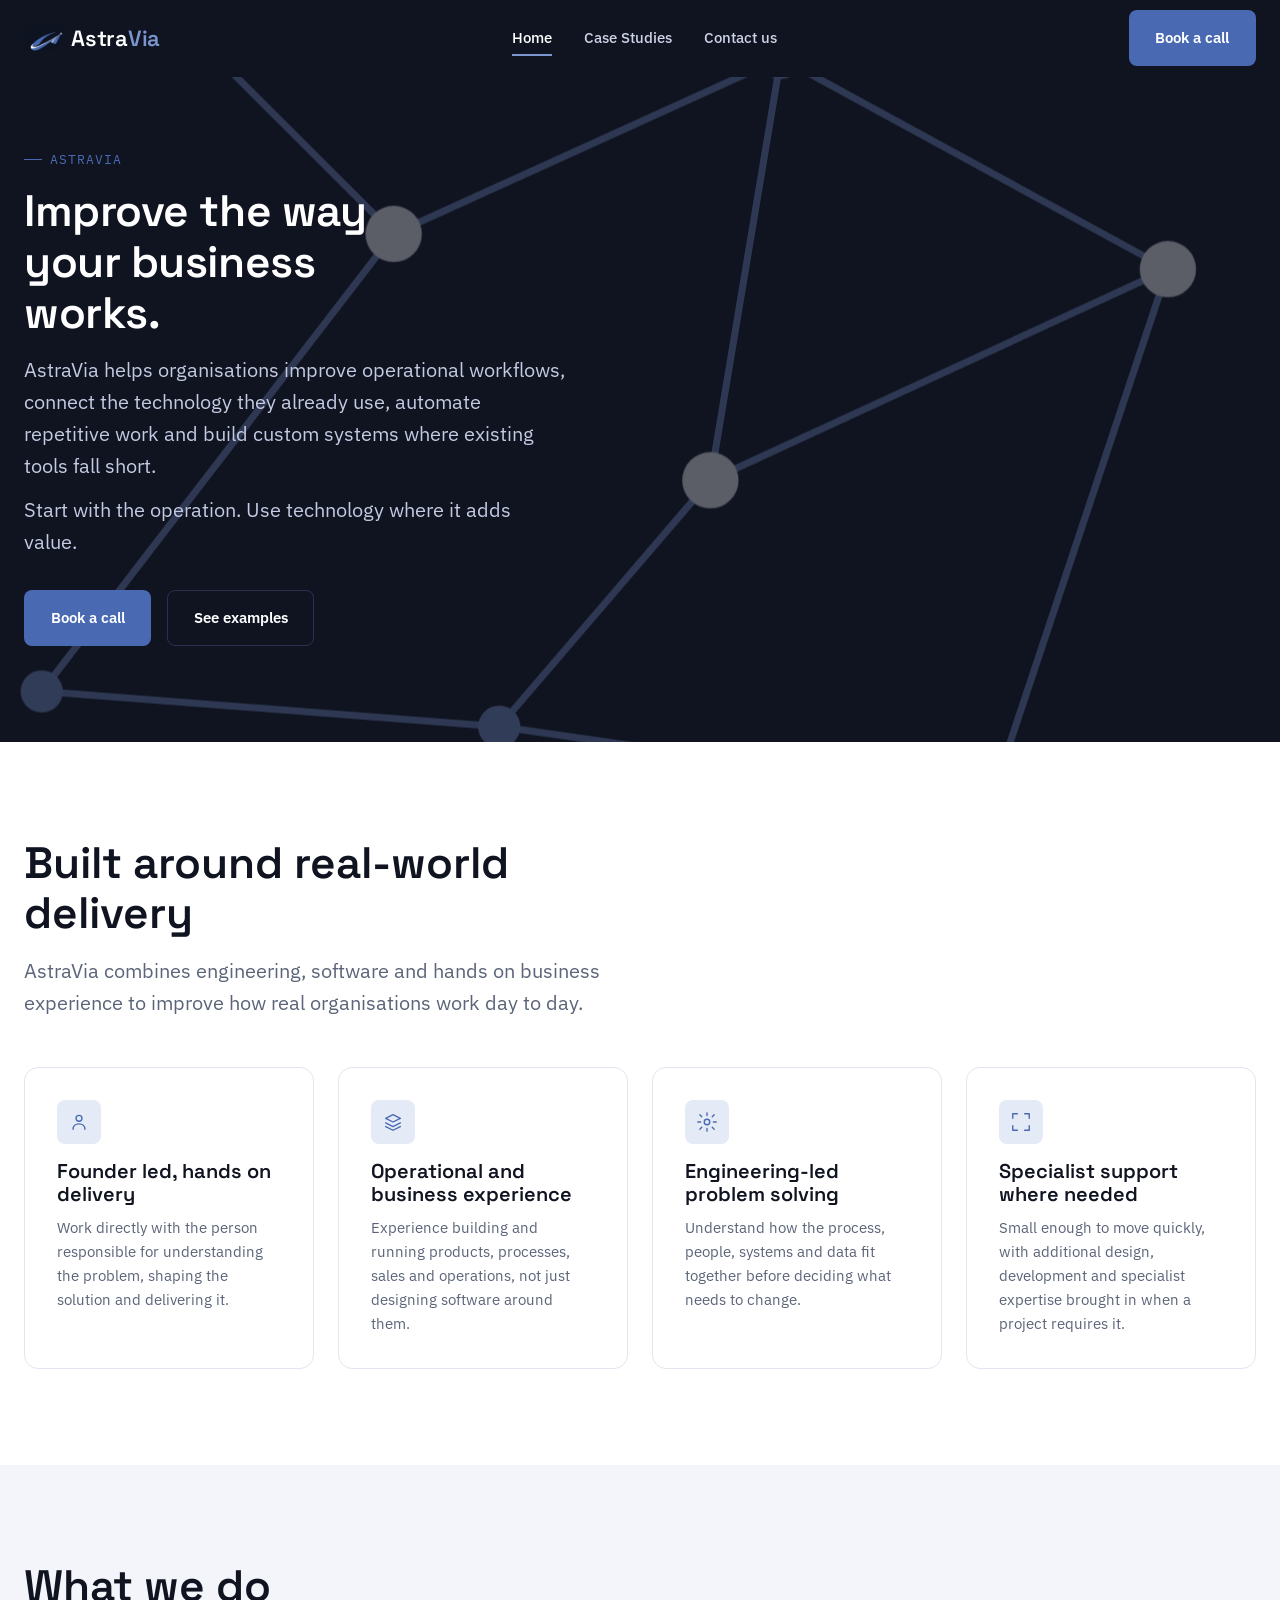
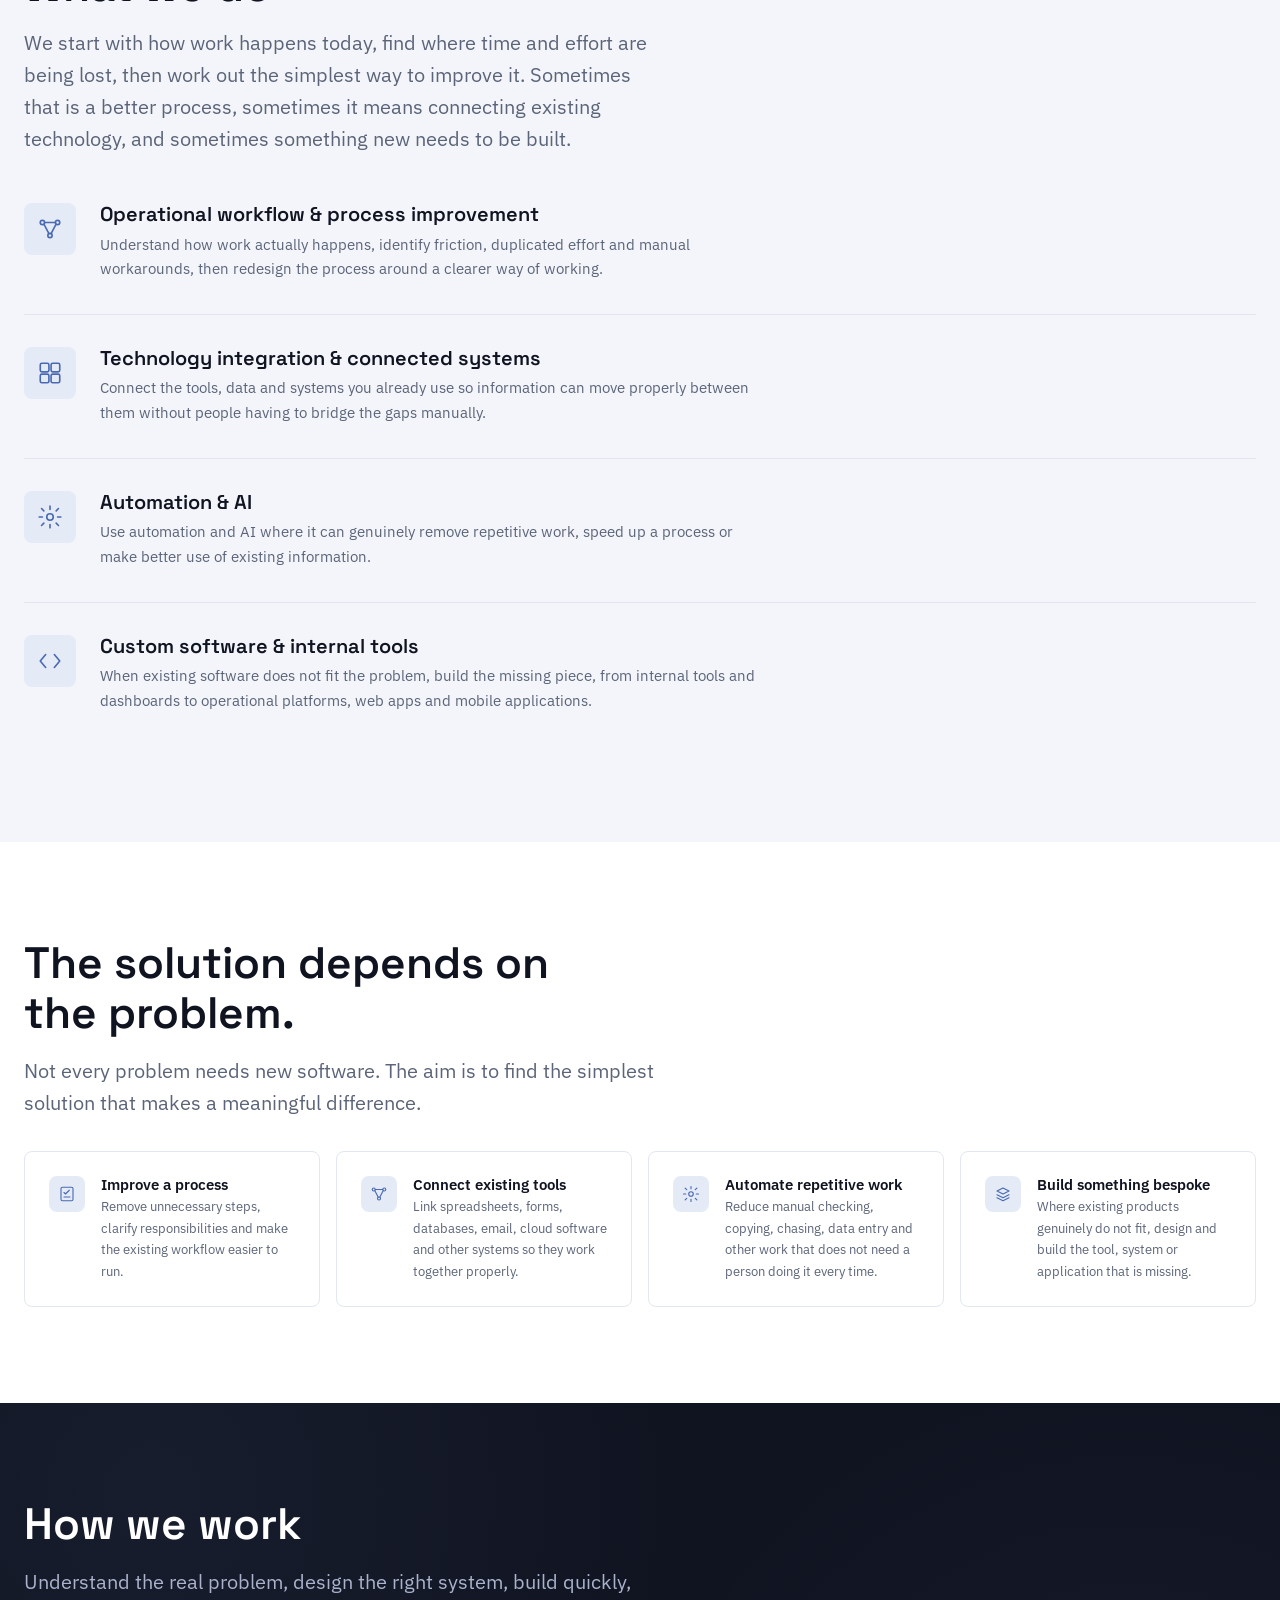
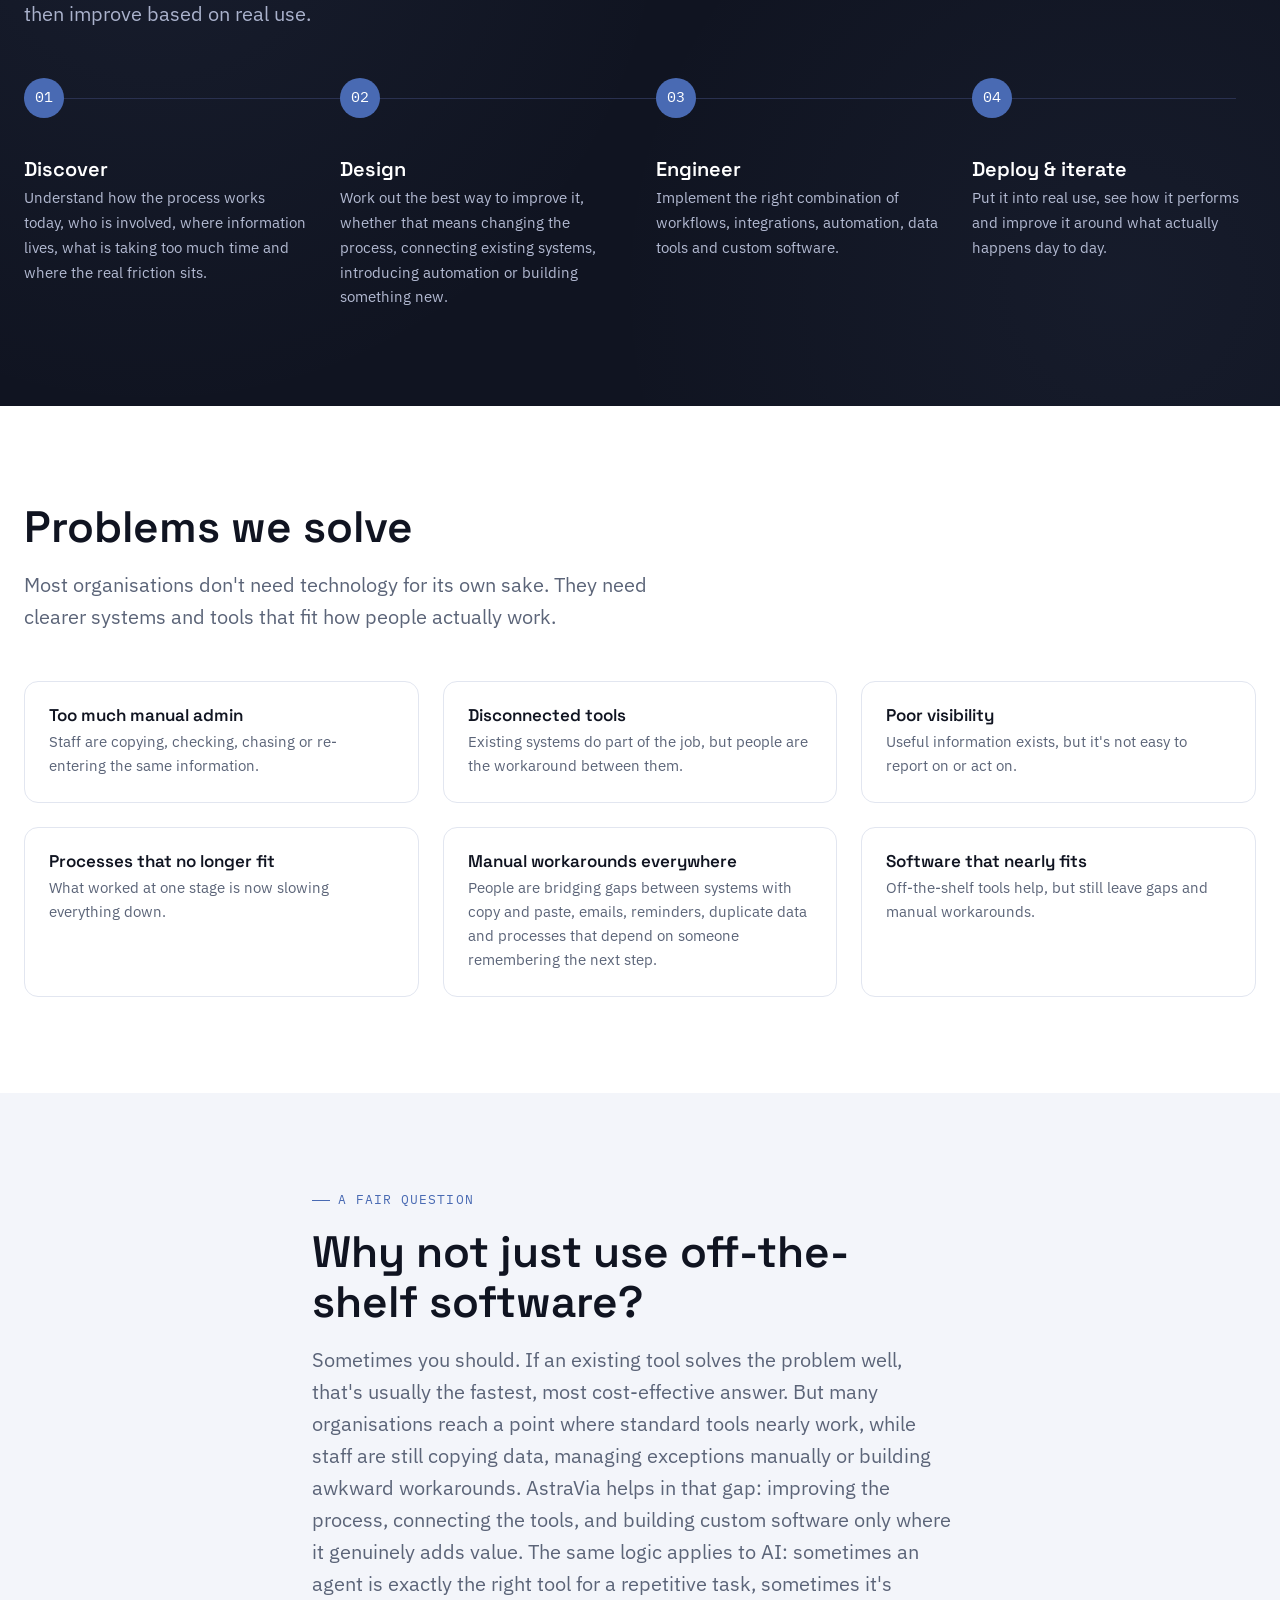
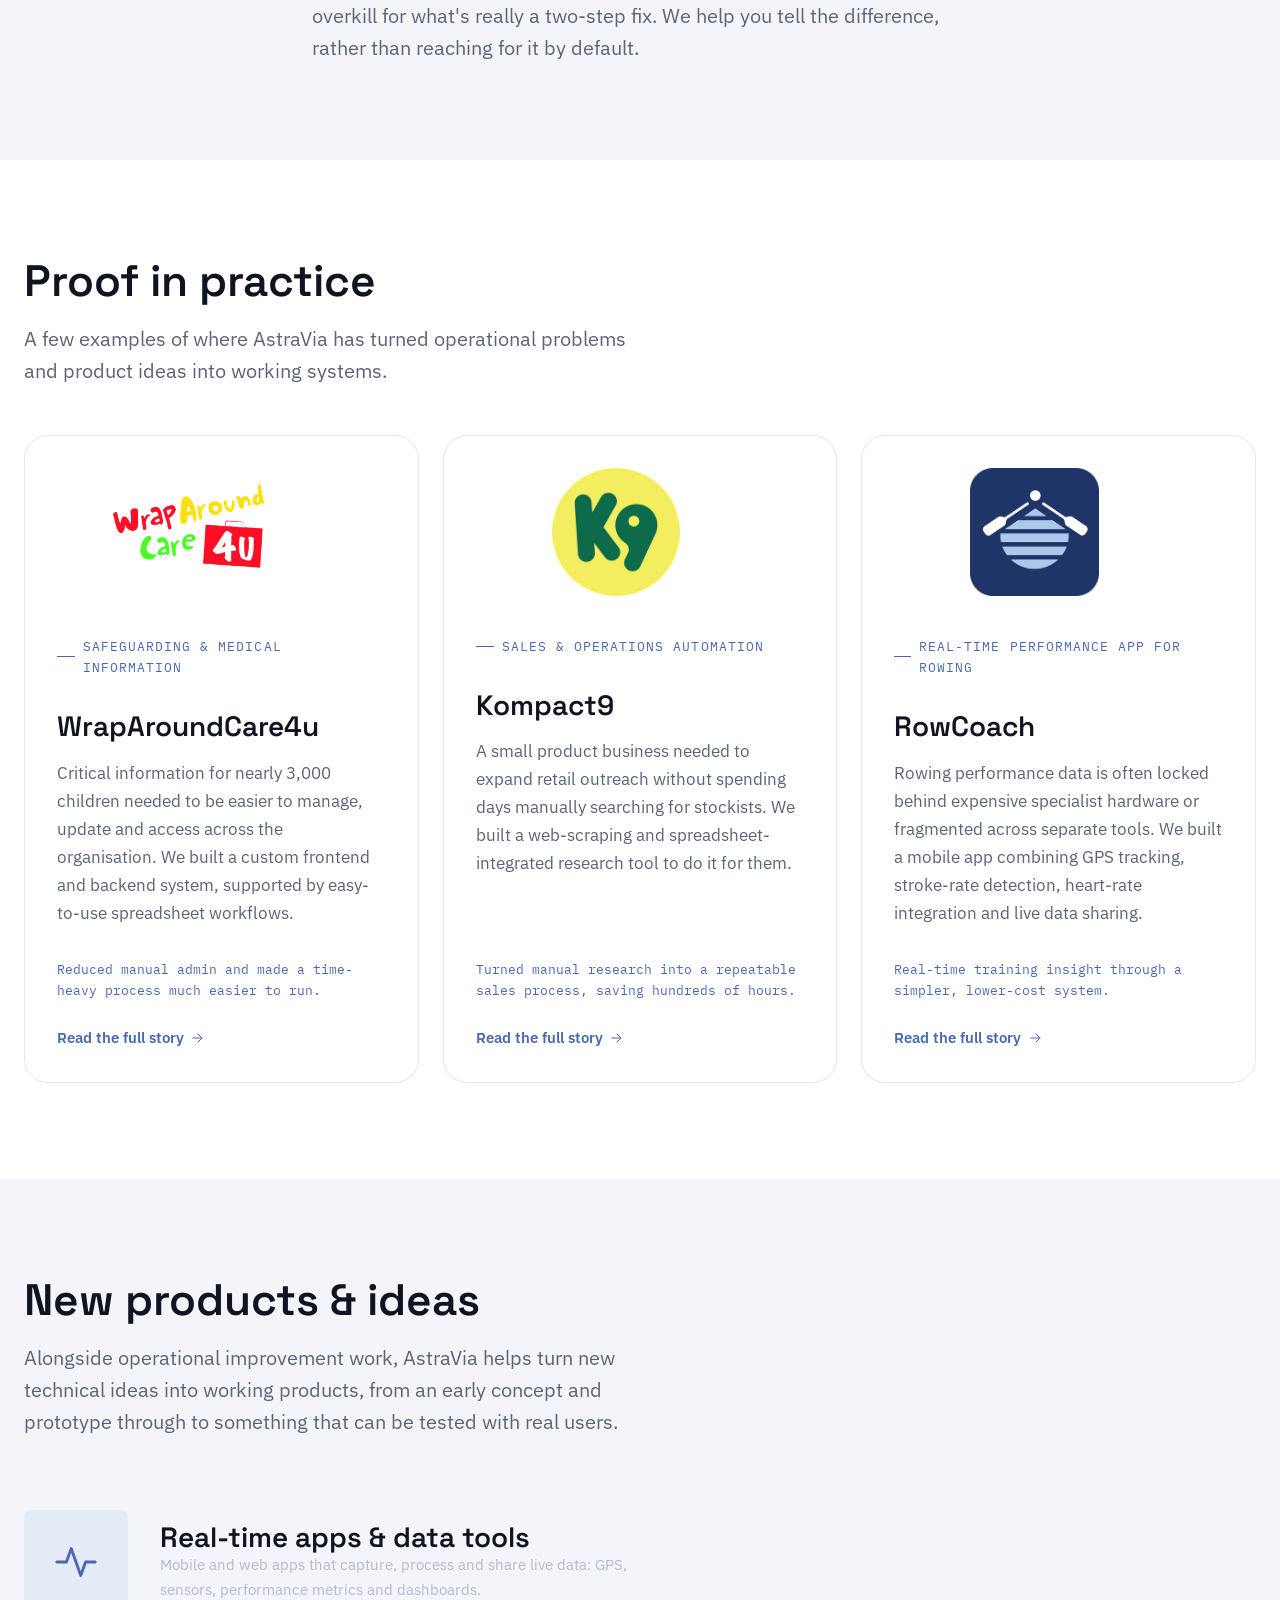
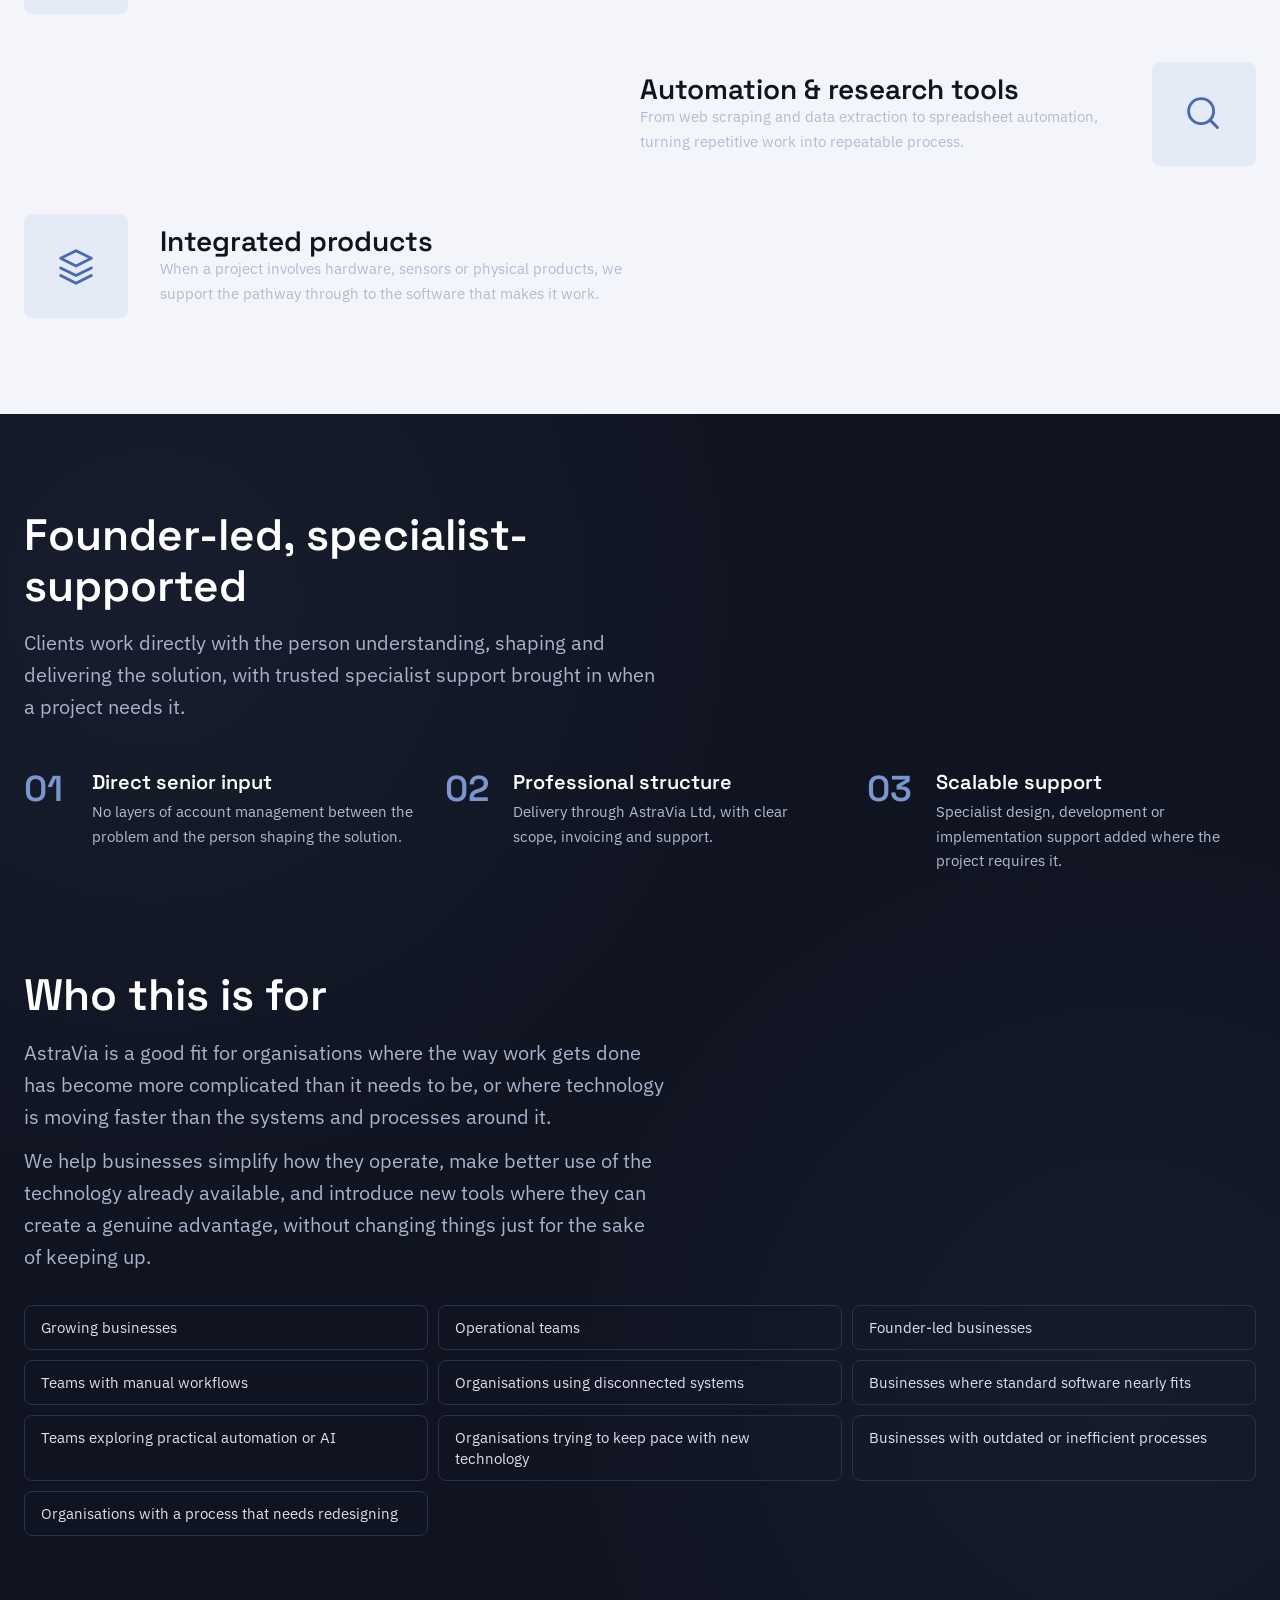
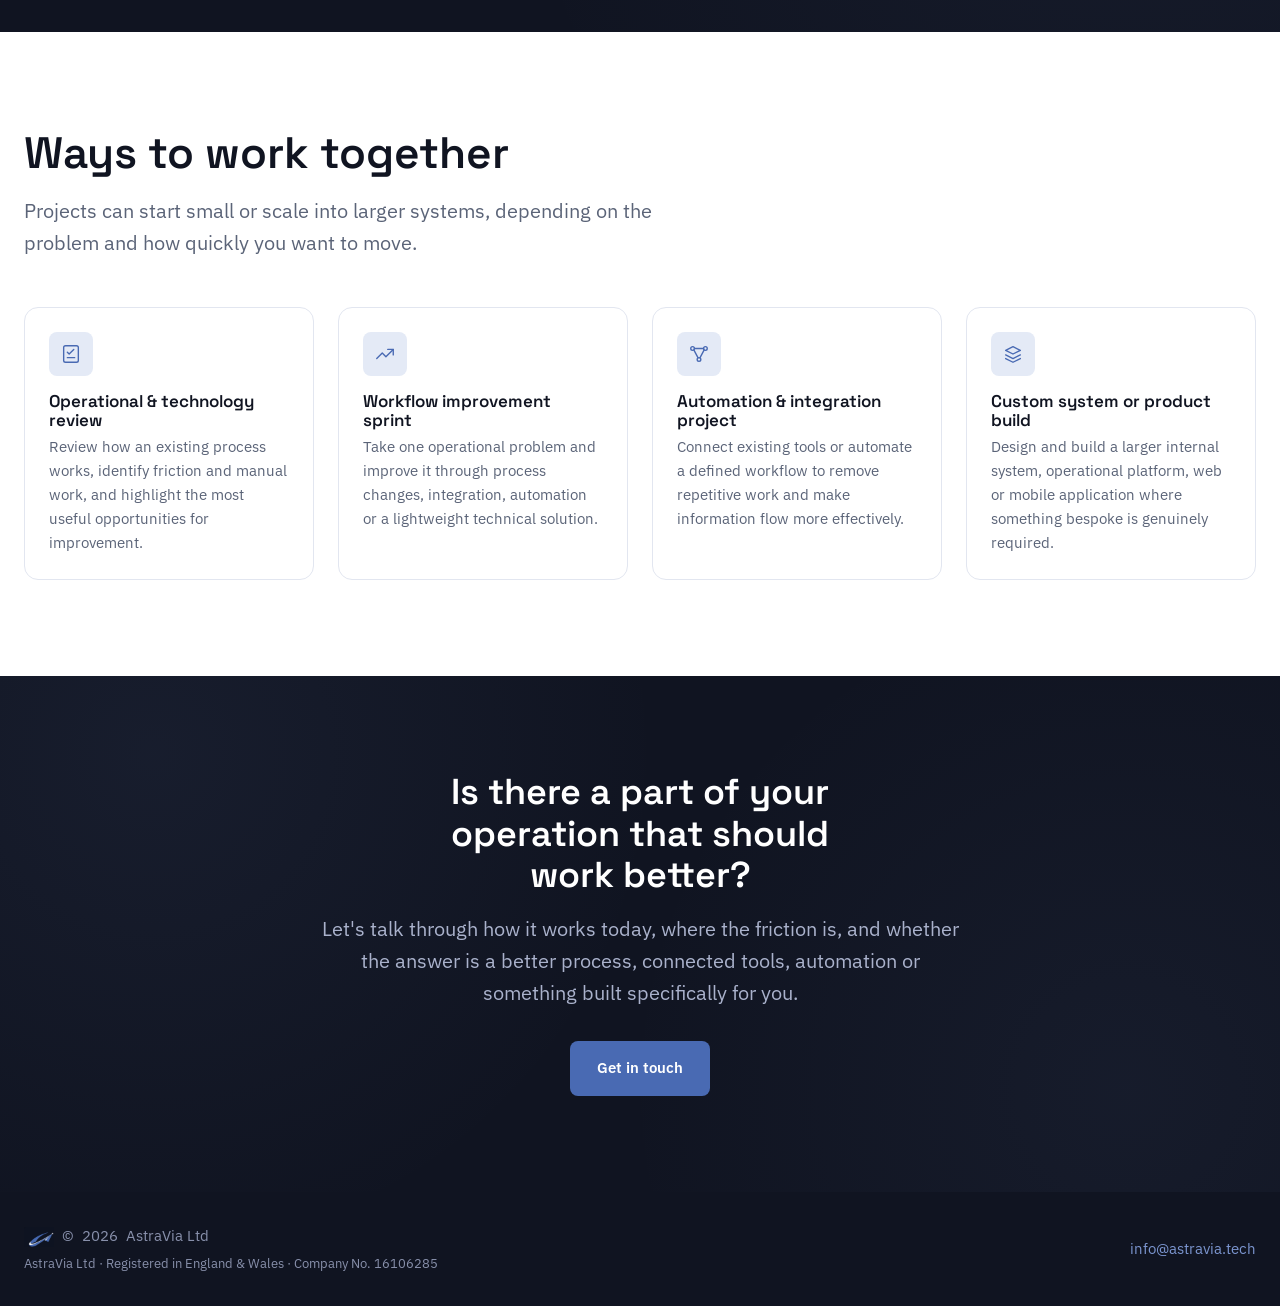
==== commit a09bf690: "Re-wording" ====
--- a/index.html
+++ b/index.html
@@ -3,15 +3,15 @@
 <head>
 <meta charset="UTF-8">
 <meta name="viewport" content="width=device-width, initial-scale=1.0">
-<title>AstraVia - Practical tools for ambitious organisations</title>
-<meta name="description" content="AstraVia helps organisations improve operations, shape new ideas and build software that people actually use - strategic discovery, engineering thinking and hands-on development.">
+<title>AstraVia | Operational Improvement, Automation &amp; Custom Software</title>
+<meta name="description" content="AstraVia helps organisations improve operational workflows, connect existing systems, automate repetitive work and build practical custom software where it is genuinely needed.">
 <link rel="preconnect" href="https://fonts.googleapis.com">
 <link rel="preconnect" href="https://fonts.gstatic.com" crossorigin>
-<link href="https://fonts.googleapis.com/css2?family=Space+Grotesk:wght@500;600&family=IBM+Plex+Sans:wght@400;500;600&family=IBM+Plex+Mono:wght@400;500&display=swap" rel="stylesheet">
 <link rel="icon" href="favicon.ico" sizes="any">
 <link rel="icon" type="image/png" sizes="32x32" href="favicon-32x32.png">
 <link rel="icon" type="image/png" sizes="16x16" href="favicon-16x16.png">
 <link rel="apple-touch-icon" href="apple-touch-icon.png">
+<link href="https://fonts.googleapis.com/css2?family=Space+Grotesk:wght@500;600&family=IBM+Plex+Sans:wght@400;500;600&family=IBM+Plex+Mono:wght@400;500&display=swap" rel="stylesheet">
 <link rel="stylesheet" href="styles.css">
 </head>
 <body>
@@ -39,7 +39,7 @@
 
 <main>
 
-  <!-- ============ HERO (full-bleed graphic) ============ -->
+  <!-- ============ HERO ============ -->
   <section class="hero">
     <div class="hero-bleed-graphic" aria-hidden="true">
       <svg viewBox="0 0 480 340" xmlns="http://www.w3.org/2000/svg">
@@ -53,7 +53,6 @@
         <g class="hg-line" style="animation-delay:.45s"><path d="M260 190 L390 130"/></g>
         <g class="hg-line" style="animation-delay:.5s"><path d="M200 260 L340 280"/></g>
         <g class="hg-line" style="animation-delay:.55s"><path d="M340 280 L390 130"/></g>
-
         <circle class="hg-node" cx="70" cy="250" r="6" style="animation-delay:0s"/>
         <circle class="hg-node" cx="110" cy="60" r="5" style="animation-delay:.08s"/>
         <circle class="hg-node is-primary" cx="170" cy="120" r="8" style="animation-delay:.16s"/>
@@ -62,7 +61,6 @@
         <circle class="hg-node" cx="200" cy="260" r="6" style="animation-delay:.4s"/>
         <circle class="hg-node" cx="340" cy="280" r="5" style="animation-delay:.48s"/>
         <circle class="hg-node is-primary" cx="390" cy="130" r="8" style="animation-delay:.56s"/>
-
         <circle class="hg-pulse" cx="170" cy="120" r="8"/>
         <circle class="hg-pulse" cx="260" cy="190" r="8" style="animation-delay:2s"/>
         <circle class="hg-pulse" cx="390" cy="130" r="8" style="animation-delay:2.6s"/>
@@ -71,9 +69,9 @@
     <div class="container">
       <div class="hero-copy reveal">
         <p class="eyebrow">AstraVia</p>
-        <h1>Practical tools for ambitious organisations.</h1>
-        <p class="section-intro">AstraVia helps organisations improve operations, shape new ideas and build software that people actually use. We combine strategic discovery, engineering thinking and hands-on development to turn messy processes, ambitious concepts and disconnected tools into clear, reliable systems.</p>
-        <p class="section-intro" style="margin-top:0.75rem;">Strategic enough to find the right problem. Practical enough to build the solution.</p>
+        <h1>Improve the way your business works.</h1>
+        <p class="section-intro">AstraVia helps organisations improve operational workflows, connect the technology they already use, automate repetitive work and build custom systems where existing tools fall short.</p>
+        <p class="section-intro" style="margin-top:0.75rem;">Start with the operation. Use technology where it adds value.</p>
         <div class="hero-actions">
           <a href="contact-us.html" class="btn btn-primary">Book a call</a>
           <a href="case-studies.html" class="btn btn-ghost">See examples</a>
@@ -82,87 +80,87 @@
     </div>
   </section>
 
-  <!-- ============ 4-UP HIGHLIGHT STRIP ============ -->
+  <!-- ============ BUILT AROUND REAL-WORLD DELIVERY ============ -->
   <section class="section section--light">
     <div class="container reveal">
       <h2 class="section-heading">Built around real-world delivery</h2>
-      <p class="section-intro">AstraVia combines hands-on technical delivery with the experience of building products, systems and operations from the ground up.</p>
+      <p class="section-intro">AstraVia combines engineering, software and hands on business experience to improve how real organisations work day to day.</p>
 
       <div class="scroll-row reveal-stagger" style="margin-top:var(--space-5);">
         <div class="card">
           <div class="card-icon"><svg viewBox="0 0 24 24" fill="none" stroke="currentColor" stroke-width="1.5" stroke-linecap="round" stroke-linejoin="round"><circle cx="12" cy="8" r="3.2"/><path d="M5.5 20c0-3.6 2.9-6 6.5-6s6.5 2.4 6.5 6"/></svg></div>
-          <h3>Founder-led technical studio</h3>
-          <p>Work directly with the person responsible for understanding, shaping and delivering the solution.</p>
+          <h3>Founder led, hands on delivery</h3>
+          <p>Work directly with the person responsible for understanding the problem, shaping the solution and delivering it.</p>
         </div>
         <div class="card">
           <div class="card-icon"><svg viewBox="0 0 24 24" fill="none" stroke="currentColor" stroke-width="1.5" stroke-linecap="round" stroke-linejoin="round"><path d="M12 4l8 4-8 4-8-4 8-4z"/><path d="M4 13l8 4 8-4"/><path d="M4 17l8 4 8-4"/></svg></div>
-          <h3>Product and business experience</h3>
-          <p>Experience building products from concept through to operations, sales and market validation.</p>
+          <h3>Operational and business experience</h3>
+          <p>Experience building and running products, processes, sales and operations, not just designing software around them.</p>
         </div>
         <div class="card">
-          <div class="card-icon"><svg viewBox="0 0 24 24" fill="none" stroke="currentColor" stroke-width="1.5" stroke-linecap="round" stroke-linejoin="round"><rect x="7" y="3" width="10" height="18" rx="2"/><line x1="11" y1="18" x2="13" y2="18"/></svg></div>
-          <h3>Real app development</h3>
-          <p>Mobile and web tools involving live data, cloud systems, sensors and user-facing interfaces.</p>
+          <div class="card-icon"><svg viewBox="0 0 24 24" fill="none" stroke="currentColor" stroke-width="1.5" stroke-linecap="round" stroke-linejoin="round"><circle cx="12" cy="12" r="3"/><path d="M12 2v3M12 19v3M4.2 4.2l2.1 2.1M17.7 17.7l2.1 2.1M2 12h3M19 12h3M4.2 19.8l2.1-2.1M17.7 6.3l2.1-2.1"/></svg></div>
+          <h3>Engineering-led problem solving</h3>
+          <p>Understand how the process, people, systems and data fit together before deciding what needs to change.</p>
         </div>
         <div class="card">
           <div class="card-icon"><svg viewBox="0 0 24 24" fill="none" stroke="currentColor" stroke-width="1.5" stroke-linecap="round" stroke-linejoin="round"><path d="M8 3H3v5"/><path d="M16 3h5v5"/><path d="M21 16v5h-5"/><path d="M3 16v5h5"/></svg></div>
-          <h3>Built to scale when needed</h3>
-          <p>Small enough to move quickly, with specialist support brought in where larger projects require it.</p>
+          <h3>Specialist support where needed</h3>
+          <p>Small enough to move quickly, with additional design, development and specialist expertise brought in when a project requires it.</p>
         </div>
       </div>
       <p class="scroll-hint">← swipe for more →</p>
     </div>
   </section>
 
-  <!-- ============ WHAT WE DO (icon list) ============ -->
+  <!-- ============ WHAT WE DO ============ -->
   <section class="section section--mist">
     <div class="container reveal">
       <h2 class="section-heading">What we do</h2>
-      <p class="section-intro">Discovery, strategy and delivery - designing the right system and building solutions that fit the way you actually work.</p>
+      <p class="section-intro">We start with how work happens today, find where time and effort are being lost, then work out the simplest way to improve it. Sometimes that is a better process, sometimes it means connecting existing technology, and sometimes something new needs to be built.</p>
 
       <div class="icon-list reveal-stagger">
         <div class="icon-row-item">
-          <div class="card-icon"><svg viewBox="0 0 24 24" fill="none" stroke="currentColor" stroke-width="1.5" stroke-linecap="round" stroke-linejoin="round"><polyline points="8 6 3 12 8 18"/><polyline points="16 6 21 12 16 18"/></svg></div>
-          <div><h3>App &amp; product development</h3><p>We design and build practical digital products, from mobile apps and web platforms to early prototypes - shaping ideas into reliable, usable tools that solve a real problem.</p></div>
+          <div class="card-icon"><svg viewBox="0 0 24 24" fill="none" stroke="currentColor" stroke-width="1.5" stroke-linecap="round" stroke-linejoin="round"><circle cx="5" cy="6" r="2"/><circle cx="19" cy="6" r="2"/><circle cx="12" cy="18" r="2"/><path d="M7 6h10M6.5 7.7L11 16.3M17.5 7.7L13 16.3"/></svg></div>
+          <div><h3>Operational workflow &amp; process improvement</h3><p>Understand how work actually happens, identify friction, duplicated effort and manual workarounds, then redesign the process around a clearer way of working.</p></div>
         </div>
         <div class="icon-row-item">
           <div class="card-icon"><svg viewBox="0 0 24 24" fill="none" stroke="currentColor" stroke-width="1.5" stroke-linecap="round" stroke-linejoin="round"><rect x="3" y="3" width="8" height="8" rx="1.5"/><rect x="13" y="3" width="8" height="8" rx="1.5"/><rect x="3" y="13" width="8" height="8" rx="1.5"/><rect x="13" y="13" width="8" height="8" rx="1.5"/></svg></div>
-          <div><h3>Custom software &amp; internal tools</h3><p>Dashboards, admin portals, booking systems, reporting tools, data capture systems and lightweight platforms designed around the way your organisation works.</p></div>
+          <div><h3>Technology integration &amp; connected systems</h3><p>Connect the tools, data and systems you already use so information can move properly between them without people having to bridge the gaps manually.</p></div>
         </div>
         <div class="icon-row-item">
           <div class="card-icon"><svg viewBox="0 0 24 24" fill="none" stroke="currentColor" stroke-width="1.5" stroke-linecap="round" stroke-linejoin="round"><circle cx="12" cy="12" r="3"/><path d="M12 2v3M12 19v3M4.2 4.2l2.1 2.1M17.7 17.7l2.1 2.1M2 12h3M19 12h3M4.2 19.8l2.1-2.1M17.7 6.3l2.1-2.1"/></svg></div>
-          <div><h3>Operational improvement &amp; automation</h3><p>We review how work actually happens, find the friction, then improve it with better systems, automations and clearer data - sometimes that's custom software, sometimes it's an AI agent handling a repetitive task end-to-end, and sometimes it's just a smarter, connected spreadsheet.</p></div>
+          <div><h3>Automation &amp; AI</h3><p>Use automation and AI where it can genuinely remove repetitive work, speed up a process or make better use of existing information.</p></div>
         </div>
         <div class="icon-row-item">
-          <div class="card-icon"><svg viewBox="0 0 24 24" fill="none" stroke="currentColor" stroke-width="1.5" stroke-linecap="round" stroke-linejoin="round"><line x1="5" y1="20" x2="5" y2="12"/><line x1="12" y1="20" x2="12" y2="6"/><line x1="19" y1="20" x2="19" y2="14"/></svg></div>
-          <div><h3>Data, insight &amp; decision tools</h3><p>Dashboards, reports and data tools that turn scattered information into something easier to understand, monitor and act on.</p></div>
-        </div>
-      </div>
-    </div>
-  </section>
-
-  <!-- ============ WHAT WE BUILD (compact strip) ============ -->
-  <section class="section section--light">
-    <div class="container reveal">
-      <h2 class="section-heading">What we build</h2>
-      <p class="section-intro">Every project is shaped around the problem, but most work falls into four practical categories.</p>
+          <div class="card-icon"><svg viewBox="0 0 24 24" fill="none" stroke="currentColor" stroke-width="1.5" stroke-linecap="round" stroke-linejoin="round"><polyline points="8 6 3 12 8 18"/><polyline points="16 6 21 12 16 18"/></svg></div>
+          <div><h3>Custom software &amp; internal tools</h3><p>When existing software does not fit the problem, build the missing piece, from internal tools and dashboards to operational platforms, web apps and mobile applications.</p></div>
+        </div>
+      </div>
+    </div>
+  </section>
+
+  <!-- ============ THE SOLUTION DEPENDS ON THE PROBLEM (was What We Build) ============ -->
+  <section class="section section--light">
+    <div class="container reveal">
+      <h2 class="section-heading">The solution depends on the problem.</h2>
+      <p class="section-intro">Not every problem needs new software. The aim is to find the simplest solution that makes a meaningful difference.</p>
 
       <div class="tag-strip">
         <div class="tag-strip-item">
-          <div class="card-icon"><svg viewBox="0 0 24 24" fill="none" stroke="currentColor" stroke-width="1.5" stroke-linecap="round" stroke-linejoin="round"><rect x="3" y="3" width="8" height="8" rx="1.5"/><rect x="13" y="3" width="8" height="8" rx="1.5"/><rect x="3" y="13" width="8" height="8" rx="1.5"/><rect x="13" y="13" width="8" height="8" rx="1.5"/></svg></div>
-          <div><h4>Operational systems</h4><p>Bookings, records, workflows, staff tasks and reporting in one clearer place.</p></div>
-        </div>
-        <div class="tag-strip-item">
-          <div class="card-icon"><svg viewBox="0 0 24 24" fill="none" stroke="currentColor" stroke-width="1.5" stroke-linecap="round" stroke-linejoin="round"><rect x="7" y="3" width="10" height="18" rx="2"/><line x1="11" y1="18" x2="13" y2="18"/></svg></div>
-          <div><h4>Apps &amp; digital products</h4><p>Mobile apps, web apps, prototypes and first working versions of new ideas.</p></div>
+          <div class="card-icon"><svg viewBox="0 0 24 24" fill="none" stroke="currentColor" stroke-width="1.5" stroke-linecap="round" stroke-linejoin="round"><rect x="4" y="3" width="16" height="18" rx="2"/><polyline points="8 10 10 12 15 7"/><line x1="8" y1="16" x2="16" y2="16"/></svg></div>
+          <div><h4>Improve a process</h4><p>Remove unnecessary steps, clarify responsibilities and make the existing workflow easier to run.</p></div>
         </div>
         <div class="tag-strip-item">
           <div class="card-icon"><svg viewBox="0 0 24 24" fill="none" stroke="currentColor" stroke-width="1.5" stroke-linecap="round" stroke-linejoin="round"><circle cx="5" cy="6" r="2"/><circle cx="19" cy="6" r="2"/><circle cx="12" cy="18" r="2"/><path d="M7 6h10M6.5 7.7L11 16.3M17.5 7.7L13 16.3"/></svg></div>
-          <div><h4>Automation &amp; connected workflows</h4><p>Connecting spreadsheets, forms, databases, emails, AI agents and existing systems.</p></div>
+          <div><h4>Connect existing tools</h4><p>Link spreadsheets, forms, databases, email, cloud software and other systems so they work together properly.</p></div>
         </div>
         <div class="tag-strip-item">
-          <div class="card-icon"><svg viewBox="0 0 24 24" fill="none" stroke="currentColor" stroke-width="1.5" stroke-linecap="round" stroke-linejoin="round"><line x1="5" y1="20" x2="5" y2="12"/><line x1="12" y1="20" x2="12" y2="6"/><line x1="19" y1="20" x2="19" y2="14"/></svg></div>
-          <div><h4>Data, insight &amp; decision tools</h4><p>Turning scattered information into something easier to monitor and act on.</p></div>
+          <div class="card-icon"><svg viewBox="0 0 24 24" fill="none" stroke="currentColor" stroke-width="1.5" stroke-linecap="round" stroke-linejoin="round"><circle cx="12" cy="12" r="3"/><path d="M12 2v3M12 19v3M4.2 4.2l2.1 2.1M17.7 17.7l2.1 2.1M2 12h3M19 12h3M4.2 19.8l2.1-2.1M17.7 6.3l2.1-2.1"/></svg></div>
+          <div><h4>Automate repetitive work</h4><p>Reduce manual checking, copying, chasing, data entry and other work that does not need a person doing it every time.</p></div>
+        </div>
+        <div class="tag-strip-item">
+          <div class="card-icon"><svg viewBox="0 0 24 24" fill="none" stroke="currentColor" stroke-width="1.5" stroke-linecap="round" stroke-linejoin="round"><path d="M12 4l8 4-8 4-8-4 8-4z"/><path d="M4 13l8 4 8-4"/><path d="M4 17l8 4 8-4"/></svg></div>
+          <div><h4>Build something bespoke</h4><p>Where existing products genuinely do not fit, design and build the tool, system or application that is missing.</p></div>
         </div>
       </div>
     </div>
@@ -178,19 +176,19 @@
         <div class="timeline-track">
           <div class="timeline-step">
             <div class="timeline-num">01</div>
-            <div><h3 style="color:var(--white);">Discover</h3><p>Get clear on what's really causing friction, how the current process works, and where the best value can be created - including whether the right answer is a connected workflow, an AI agent, or something simpler.</p></div>
+            <div><h3 style="color:var(--white);">Discover</h3><p>Understand how the process works today, who is involved, where information lives, what is taking too much time and where the real friction sits.</p></div>
           </div>
           <div class="timeline-step">
             <div class="timeline-num">02</div>
-            <div><h3 style="color:var(--white);">Design</h3><p>Turn the problem into a practical plan: user flows, system structure, data requirements and the simplest route to a useful first version.</p></div>
+            <div><h3 style="color:var(--white);">Design</h3><p>Work out the best way to improve it, whether that means changing the process, connecting existing systems, introducing automation or building something new.</p></div>
           </div>
           <div class="timeline-step">
             <div class="timeline-num">03</div>
-            <div><h3 style="color:var(--white);">Engineer</h3><p>Build what you need to run better: automated workflows, AI agents, dashboards, internal tools, apps and data flows.</p></div>
+            <div><h3 style="color:var(--white);">Engineer</h3><p>Implement the right combination of workflows, integrations, automation, data tools and custom software.</p></div>
           </div>
           <div class="timeline-step">
             <div class="timeline-num">04</div>
-            <div><h3 style="color:var(--white);">Deploy &amp; iterate</h3><p>Deploy quickly, test with real users, measure what matters, and refine the system over time.</p></div>
+            <div><h3 style="color:var(--white);">Deploy &amp; iterate</h3><p>Put it into real use, see how it performs and improve it around what actually happens day to day.</p></div>
           </div>
         </div>
       </div>
@@ -208,50 +206,28 @@
         <div class="card card--compact"><h3>Disconnected tools</h3><p>Existing systems do part of the job, but people are the workaround between them.</p></div>
         <div class="card card--compact"><h3>Poor visibility</h3><p>Useful information exists, but it's not easy to report on or act on.</p></div>
         <div class="card card--compact"><h3>Processes that no longer fit</h3><p>What worked at one stage is now slowing everything down.</p></div>
-        <div class="card card--compact"><h3>Spreadsheets doing too much</h3><p>Operations run through files that have become hard to manage or trust.</p></div>
+        <div class="card card--compact"><h3>Manual workarounds everywhere</h3><p>People are bridging gaps between systems with copy and paste, emails, reminders, duplicate data and processes that depend on someone remembering the next step.</p></div>
         <div class="card card--compact"><h3>Software that nearly fits</h3><p>Off-the-shelf tools help, but still leave gaps and manual workarounds.</p></div>
       </div>
     </div>
   </section>
 
-  <!-- ============ PRODUCT STUDIO (split rows, larger icons) ============ -->
+  <!-- ============ WHY NOT OFF THE SHELF (moved up) ============ -->
   <section class="section section--mist">
-    <div class="container reveal">
-      <h2 class="section-heading">Product studio</h2>
-      <p class="section-intro">Where ideas become working products - focused first versions, tested with real users and improved around what actually works, used across physical products, mobile apps, operational tools and automation systems.</p>
-
-      <div class="split-list reveal-stagger">
-        <div class="split-item">
-          <div class="card-icon"><svg viewBox="0 0 24 24" fill="none" stroke="currentColor" stroke-width="1.5" stroke-linecap="round" stroke-linejoin="round"><polyline points="2 12 7 12 9.5 5 14.5 19 17 12 22 12"/></svg></div>
-          <div><h3>Real-time apps &amp; data tools</h3><p>Mobile and web apps that capture, process and share live data - GPS, sensors, performance metrics and dashboards.</p></div>
-        </div>
-        <div class="split-item">
-          <div class="card-icon"><svg viewBox="0 0 24 24" fill="none" stroke="currentColor" stroke-width="1.5" stroke-linecap="round" stroke-linejoin="round"><circle cx="10.5" cy="10.5" r="6.5"/><line x1="19" y1="19" x2="15.2" y2="15.2"/></svg></div>
-          <div><h3>Automation &amp; research tools</h3><p>From web scraping and data extraction to spreadsheet automation - turning repetitive work into repeatable process.</p></div>
-        </div>
-        <div class="split-item">
-          <div class="card-icon"><svg viewBox="0 0 24 24" fill="none" stroke="currentColor" stroke-width="1.5" stroke-linecap="round" stroke-linejoin="round"><path d="M12 4l8 4-8 4-8-4 8-4z"/><path d="M4 13l8 4 8-4"/><path d="M4 17l8 4 8-4"/></svg></div>
-          <div><h3>Integrated products</h3><p>When a project involves hardware, sensors or physical products, we support the pathway through to the software that makes it work.</p></div>
-        </div>
-      </div>
-    </div>
-  </section>
-
-  <!-- ============ PROOF IN PRACTICE (bigger, uncropped logos) ============ -->
+    <div class="container reveal" style="max-width:44rem;">
+      <p class="eyebrow">A fair question</p>
+      <h2 class="section-heading">Why not just use off-the-shelf software?</h2>
+      <p class="section-intro">Sometimes you should. If an existing tool solves the problem well, that's usually the fastest, most cost-effective answer. But many organisations reach a point where standard tools nearly work, while staff are still copying data, managing exceptions manually or building awkward workarounds. AstraVia helps in that gap: improving the process, connecting the tools, and building custom software only where it genuinely adds value. The same logic applies to AI: sometimes an agent is exactly the right tool for a repetitive task, sometimes it's overkill for what's really a two-step fix. We help you tell the difference, rather than reaching for it by default.</p>
+    </div>
+  </section>
+
+  <!-- ============ PROOF IN PRACTICE (reordered) ============ -->
   <section class="section section--light">
     <div class="container reveal">
       <h2 class="section-heading">Proof in practice</h2>
       <p class="section-intro">A few examples of where AstraVia has turned operational problems and product ideas into working systems.</p>
 
       <div class="case-grid">
-        <a href="case-studies.html#rowcoach" class="case-card">
-          <img src="logo-rowcoach.png" alt="RowCoach" class="case-logo">
-          <p class="eyebrow">Real-time performance app for rowing</p>
-          <h3>RowCoach</h3>
-          <p>Rowing performance data is often locked behind expensive specialist hardware or fragmented across separate tools. We built a mobile app combining GPS tracking, stroke-rate detection, heart-rate integration and live data sharing.</p>
-          <p class="case-impact">Real-time training insight through a simpler, lower-cost system.</p>
-          <span class="case-card-link">Read the full story <svg viewBox="0 0 24 24" fill="none" stroke="currentColor" stroke-width="1.5" stroke-linecap="round" stroke-linejoin="round"><line x1="4" y1="12" x2="18" y2="12"/><polyline points="12 6 18 12 12 18"/></svg></span>
-        </a>
         <a href="case-studies.html#wraparoundcare4u" class="case-card">
           <img src="logo-wraparoundcare4u.png" alt="WrapAroundCare4u" class="case-logo" style="background:#fff;padding:8px;">
           <p class="eyebrow">Safeguarding &amp; medical information</p>
@@ -268,15 +244,46 @@
           <p class="case-impact">Turned manual research into a repeatable sales process, saving hundreds of hours.</p>
           <span class="case-card-link">Read the full story <svg viewBox="0 0 24 24" fill="none" stroke="currentColor" stroke-width="1.5" stroke-linecap="round" stroke-linejoin="round"><line x1="4" y1="12" x2="18" y2="12"/><polyline points="12 6 18 12 12 18"/></svg></span>
         </a>
-      </div>
-    </div>
-  </section>
-
-  <!-- ============ FOUNDER-LED + WHO THIS IS FOR (merged - one dark section, no seam) ============ -->
+        <a href="case-studies.html#rowcoach" class="case-card">
+          <img src="logo-rowcoach.png" alt="RowCoach" class="case-logo">
+          <p class="eyebrow">Real-time performance app for rowing</p>
+          <h3>RowCoach</h3>
+          <p>Rowing performance data is often locked behind expensive specialist hardware or fragmented across separate tools. We built a mobile app combining GPS tracking, stroke-rate detection, heart-rate integration and live data sharing.</p>
+          <p class="case-impact">Real-time training insight through a simpler, lower-cost system.</p>
+          <span class="case-card-link">Read the full story <svg viewBox="0 0 24 24" fill="none" stroke="currentColor" stroke-width="1.5" stroke-linecap="round" stroke-linejoin="round"><line x1="4" y1="12" x2="18" y2="12"/><polyline points="12 6 18 12 12 18"/></svg></span>
+        </a>
+      </div>
+    </div>
+  </section>
+
+  <!-- ============ NEW PRODUCTS & IDEAS (was Product Studio, moved below Proof in Practice) ============ -->
+  <section class="section section--mist">
+    <div class="container reveal">
+      <h2 class="section-heading">New products &amp; ideas</h2>
+      <p class="section-intro">Alongside operational improvement work, AstraVia helps turn new technical ideas into working products, from an early concept and prototype through to something that can be tested with real users.</p>
+
+      <div class="split-list reveal-stagger">
+        <div class="split-item">
+          <div class="card-icon"><svg viewBox="0 0 24 24" fill="none" stroke="currentColor" stroke-width="1.5" stroke-linecap="round" stroke-linejoin="round"><polyline points="2 12 7 12 9.5 5 14.5 19 17 12 22 12"/></svg></div>
+          <div><h3>Real-time apps &amp; data tools</h3><p>Mobile and web apps that capture, process and share live data: GPS, sensors, performance metrics and dashboards.</p></div>
+        </div>
+        <div class="split-item">
+          <div class="card-icon"><svg viewBox="0 0 24 24" fill="none" stroke="currentColor" stroke-width="1.5" stroke-linecap="round" stroke-linejoin="round"><circle cx="10.5" cy="10.5" r="6.5"/><line x1="19" y1="19" x2="15.2" y2="15.2"/></svg></div>
+          <div><h3>Automation &amp; research tools</h3><p>From web scraping and data extraction to spreadsheet automation, turning repetitive work into repeatable process.</p></div>
+        </div>
+        <div class="split-item">
+          <div class="card-icon"><svg viewBox="0 0 24 24" fill="none" stroke="currentColor" stroke-width="1.5" stroke-linecap="round" stroke-linejoin="round"><path d="M12 4l8 4-8 4-8-4 8-4z"/><path d="M4 13l8 4 8-4"/><path d="M4 17l8 4 8-4"/></svg></div>
+          <div><h3>Integrated products</h3><p>When a project involves hardware, sensors or physical products, we support the pathway through to the software that makes it work.</p></div>
+        </div>
+      </div>
+    </div>
+  </section>
+
+  <!-- ============ FOUNDER-LED + WHO THIS IS FOR (merged, one dark section) ============ -->
   <section class="section section--dark">
     <div class="container reveal">
       <h2 class="section-heading" style="color:var(--white);">Founder-led, specialist-supported</h2>
-      <p class="section-intro">Clients work directly with the person understanding, shaping and delivering the solution - with trusted specialist support brought in when a project needs it.</p>
+      <p class="section-intro">Clients work directly with the person understanding, shaping and delivering the solution, with trusted specialist support brought in when a project needs it.</p>
 
       <div class="numbered-list">
         <div class="numbered-item">
@@ -296,26 +303,20 @@
 
     <div class="container reveal" style="margin-top:var(--space-7);">
       <h2 class="section-heading" style="color:var(--white);">Who this is for</h2>
-      <p class="section-intro">AstraVia is a good fit for organisations that are growing, changing, or working with processes that no longer fit.</p>
+      <p class="section-intro">AstraVia is a good fit for organisations where the way work gets done has become more complicated than it needs to be, or where technology is moving faster than the systems and processes around it.</p>
+      <p class="section-intro" style="margin-top:0.75rem;">We help businesses simplify how they operate, make better use of the technology already available, and introduce new tools where they can create a genuine advantage, without changing things just for the sake of keeping up.</p>
       <div class="tag-cloud">
-        <span class="tag-pill">Schools, clubs &amp; education</span>
-        <span class="tag-pill">Activity &amp; childcare operators</span>
+        <span class="tag-pill">Growing businesses</span>
+        <span class="tag-pill">Operational teams</span>
         <span class="tag-pill">Founder-led businesses</span>
-        <span class="tag-pill">Product businesses</span>
-        <span class="tag-pill">Sports organisations</span>
-        <span class="tag-pill">Venues &amp; event operators</span>
-        <span class="tag-pill">Ops teams in larger orgs</span>
-        <span class="tag-pill">Teams running on spreadsheets</span>
-      </div>
-    </div>
-  </section>
-
-  <!-- ============ WHY NOT OFF THE SHELF ============ -->
-  <section class="section section--mist">
-    <div class="container reveal" style="max-width:44rem;">
-      <p class="eyebrow">A fair question</p>
-      <h2 class="section-heading">Why not just use off-the-shelf software?</h2>
-      <p class="section-intro">Sometimes you should - if an existing tool solves the problem well, that's usually the fastest, most cost-effective answer. But many organisations reach a point where standard tools nearly work, while staff are still copying data, managing exceptions manually or building awkward workarounds. AstraVia helps in that gap: improving the process, connecting the tools, and building custom software only where it genuinely adds value. The same logic applies to AI - sometimes an agent is exactly the right tool for a repetitive task, sometimes it's overkill for what's really a two-step fix. We help you tell the difference, rather than reaching for it by default.</p>
+        <span class="tag-pill">Teams with manual workflows</span>
+        <span class="tag-pill">Organisations using disconnected systems</span>
+        <span class="tag-pill">Businesses where standard software nearly fits</span>
+        <span class="tag-pill">Teams exploring practical automation or AI</span>
+        <span class="tag-pill">Organisations trying to keep pace with new technology</span>
+        <span class="tag-pill">Businesses with outdated or inefficient processes</span>
+        <span class="tag-pill">Organisations with a process that needs redesigning</span>
+      </div>
     </div>
   </section>
 
@@ -328,23 +329,23 @@
       <div class="grid grid-2 grid-4-desktop reveal-stagger" style="margin-top:var(--space-5);">
         <div class="card card--compact">
           <div class="card-icon"><svg viewBox="0 0 24 24" fill="none" stroke="currentColor" stroke-width="1.5" stroke-linecap="round" stroke-linejoin="round"><rect x="4" y="3" width="16" height="18" rx="2"/><polyline points="8 10 10 12 15 7"/><line x1="8" y1="16" x2="16" y2="16"/></svg></div>
-          <h3>Process review</h3>
-          <p>A short review of an existing workflow - friction points, quick wins and possible improvements.</p>
+          <h3>Operational &amp; technology review</h3>
+          <p>Review how an existing process works, identify friction and manual work, and highlight the most useful opportunities for improvement.</p>
         </div>
         <div class="card card--compact">
           <div class="card-icon"><svg viewBox="0 0 24 24" fill="none" stroke="currentColor" stroke-width="1.5" stroke-linecap="round" stroke-linejoin="round"><path d="M3 17l6-6 4 4 8-8"/><path d="M15 7h6v6"/></svg></div>
-          <h3>Improvement sprint</h3>
-          <p>A focused project to improve one process, automate a workflow, or build a lightweight tool.</p>
+          <h3>Workflow improvement sprint</h3>
+          <p>Take one operational problem and improve it through process changes, integration, automation or a lightweight technical solution.</p>
         </div>
         <div class="card card--compact">
-          <div class="card-icon"><svg viewBox="0 0 24 24" fill="none" stroke="currentColor" stroke-width="1.5" stroke-linecap="round" stroke-linejoin="round"><path d="M12 2l9 5v10l-9 5-9-5V7l9-5z"/><path d="M3 7l9 5 9-5"/><path d="M12 12v9"/></svg></div>
-          <h3>Prototype</h3>
-          <p>Turn an app, system or product idea into a working first version, tested with real users.</p>
+          <div class="card-icon"><svg viewBox="0 0 24 24" fill="none" stroke="currentColor" stroke-width="1.5" stroke-linecap="round" stroke-linejoin="round"><circle cx="5" cy="6" r="2"/><circle cx="19" cy="6" r="2"/><circle cx="12" cy="18" r="2"/><path d="M7 6h10M6.5 7.7L11 16.3M17.5 7.7L13 16.3"/></svg></div>
+          <h3>Automation &amp; integration project</h3>
+          <p>Connect existing tools or automate a defined workflow to remove repetitive work and make information flow more effectively.</p>
         </div>
         <div class="card card--compact">
           <div class="card-icon"><svg viewBox="0 0 24 24" fill="none" stroke="currentColor" stroke-width="1.5" stroke-linecap="round" stroke-linejoin="round"><path d="M12 4l8 4-8 4-8-4 8-4z"/><path d="M4 13l8 4 8-4"/><path d="M4 17l8 4 8-4"/></svg></div>
-          <h3>Larger system build</h3>
-          <p>Design and build a complete operational platform, booking system, portal or app.</p>
+          <h3>Custom system or product build</h3>
+          <p>Design and build a larger internal system, operational platform, web or mobile application where something bespoke is genuinely required.</p>
         </div>
       </div>
     </div>
@@ -353,8 +354,8 @@
   <!-- ============ CLOSING CTA ============ -->
   <section class="section section--dark cta-close">
     <div class="container reveal">
-      <h2>Have a process, system or app idea that needs improving?</h2>
-      <p class="section-intro">Let's talk through what's currently taking too much time, where the opportunity is, and what a better system could look like.</p>
+      <h2>Is there a part of your operation that should work better?</h2>
+      <p class="section-intro">Let's talk through how it works today, where the friction is, and whether the answer is a better process, connected tools, automation or something built specifically for you.</p>
       <div class="hero-actions">
         <a href="contact-us.html" class="btn btn-primary">Get in touch</a>
       </div>
--- a/styles.css
+++ b/styles.css
@@ -503,15 +503,17 @@
    Who this is for — tag cloud
    ========================================================================== */
 
-.tag-cloud { display: grid; grid-template-columns: repeat(2, 1fr); gap: 0.6rem; margin-top: var(--space-4); }
+.tag-cloud { display: grid; grid-template-columns: 1fr; gap: 0.6rem; margin-top: var(--space-4); }
 .tag-pill {
   border: 1px solid var(--navy-line);
-  border-radius: 999px;
-  padding: 0.6rem 1rem;
+  border-radius: var(--radius-sm);
+  padding: 0.7rem 1rem;
   font-size: var(--text-sm);
   color: #dde1ef;
-}
-@media (min-width: 720px) { .tag-cloud { grid-template-columns: repeat(4, 1fr); } }
+  line-height: 1.4;
+}
+@media (min-width: 600px) { .tag-cloud { grid-template-columns: repeat(2, 1fr); } }
+@media (min-width: 960px) { .tag-cloud { grid-template-columns: repeat(3, 1fr); } }
 
 /* ==========================================================================
    Closing CTA + footer
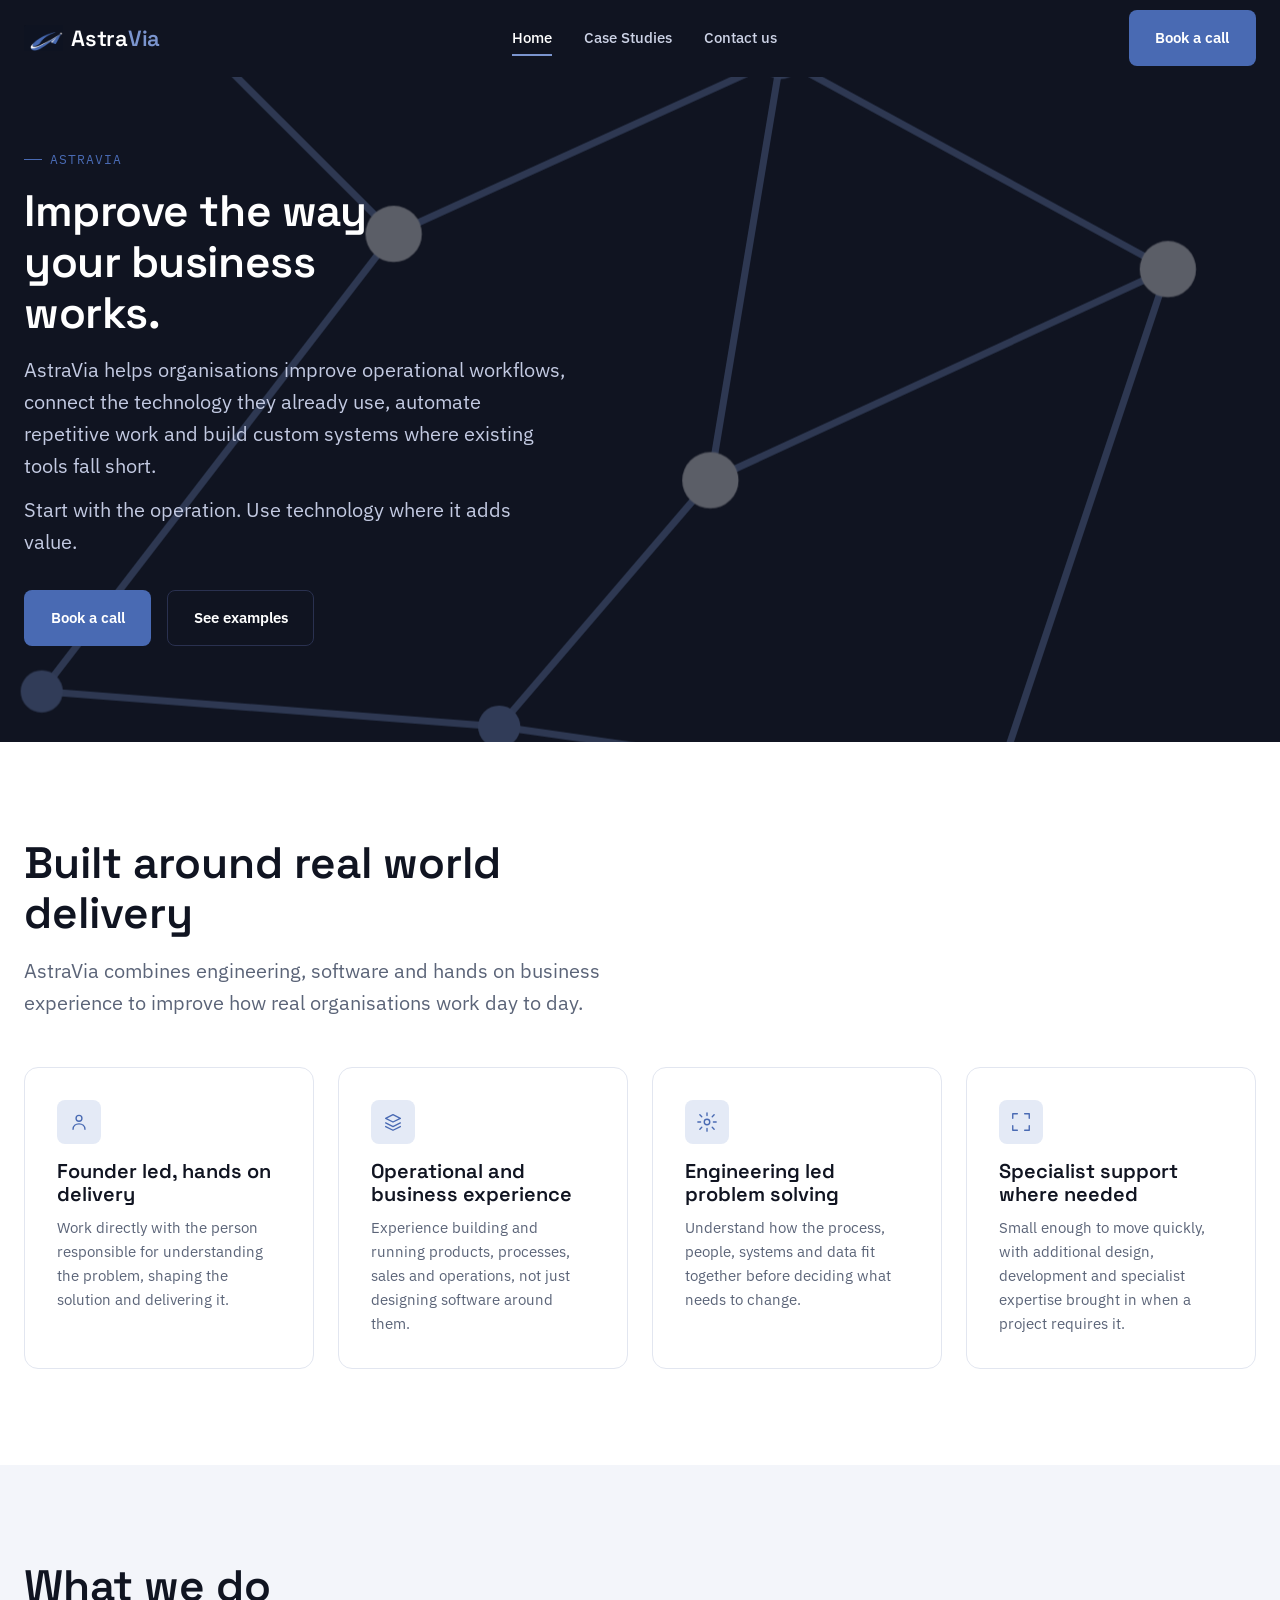
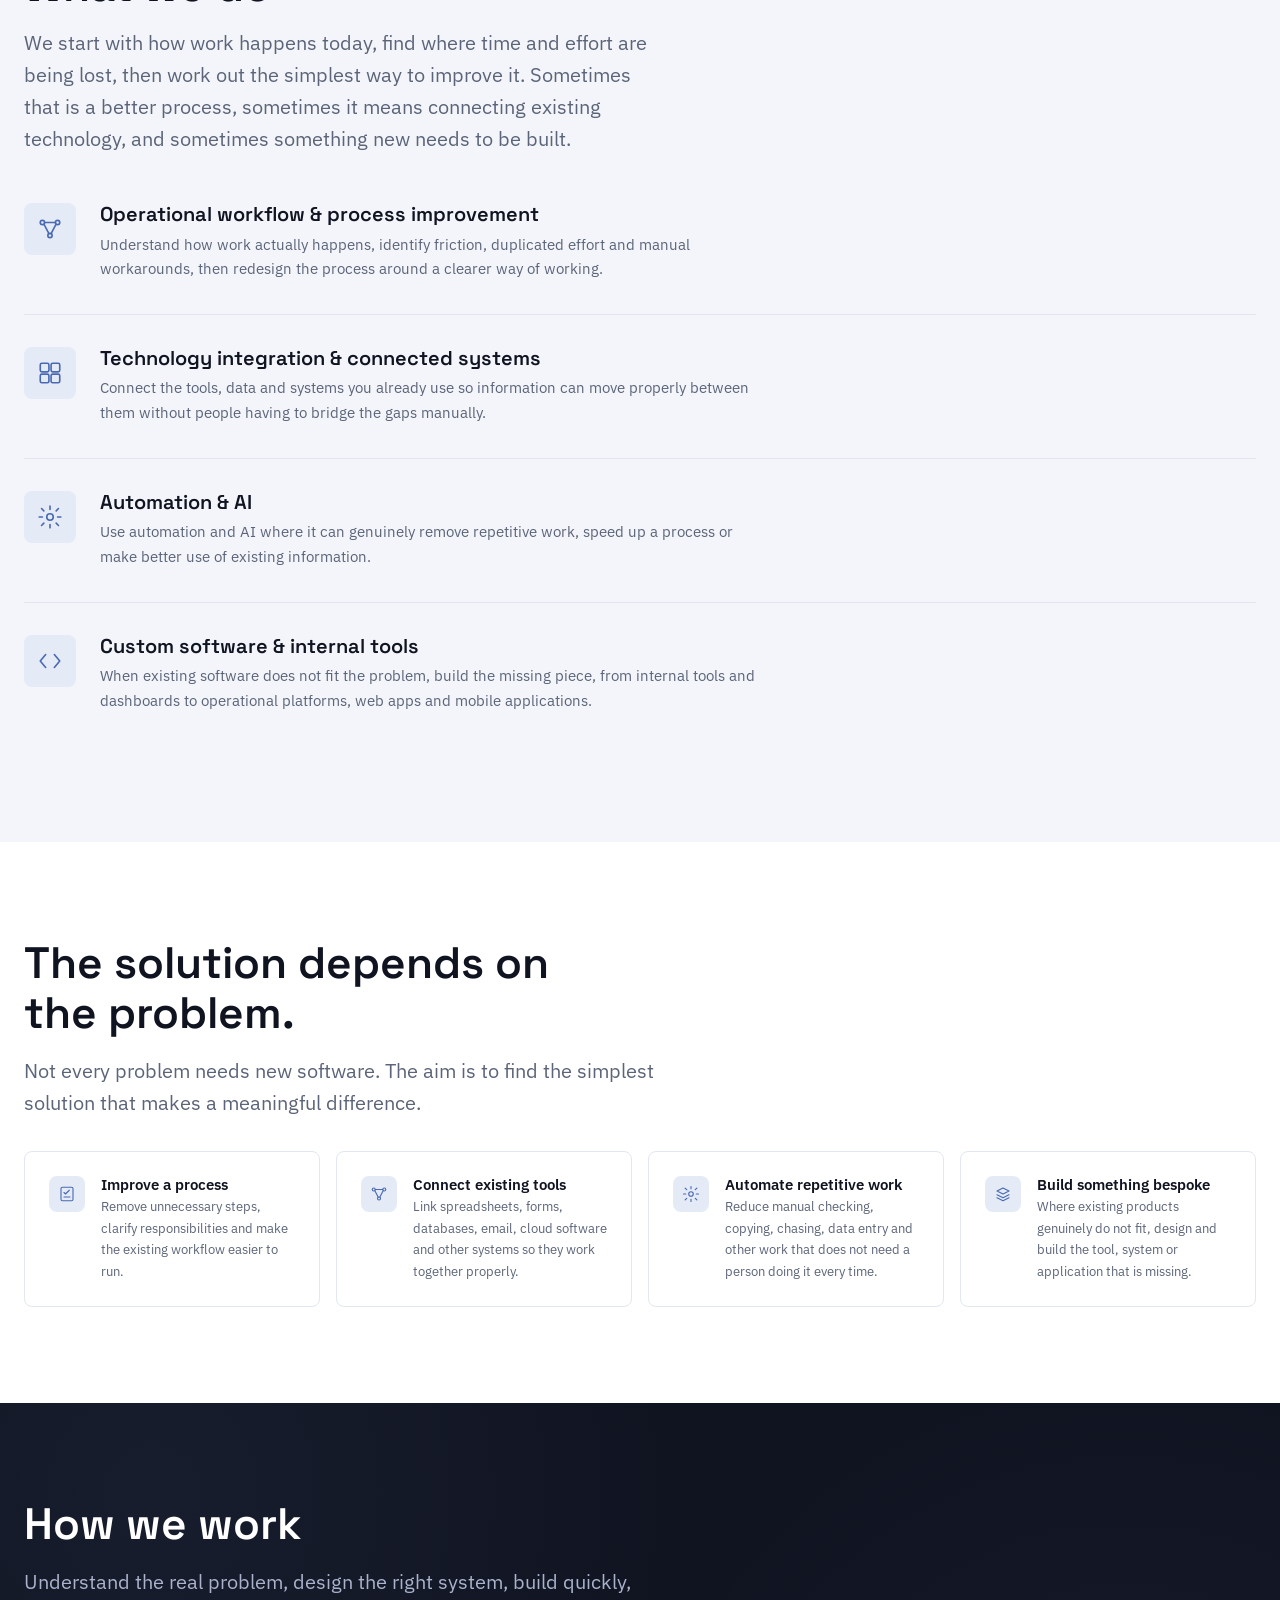
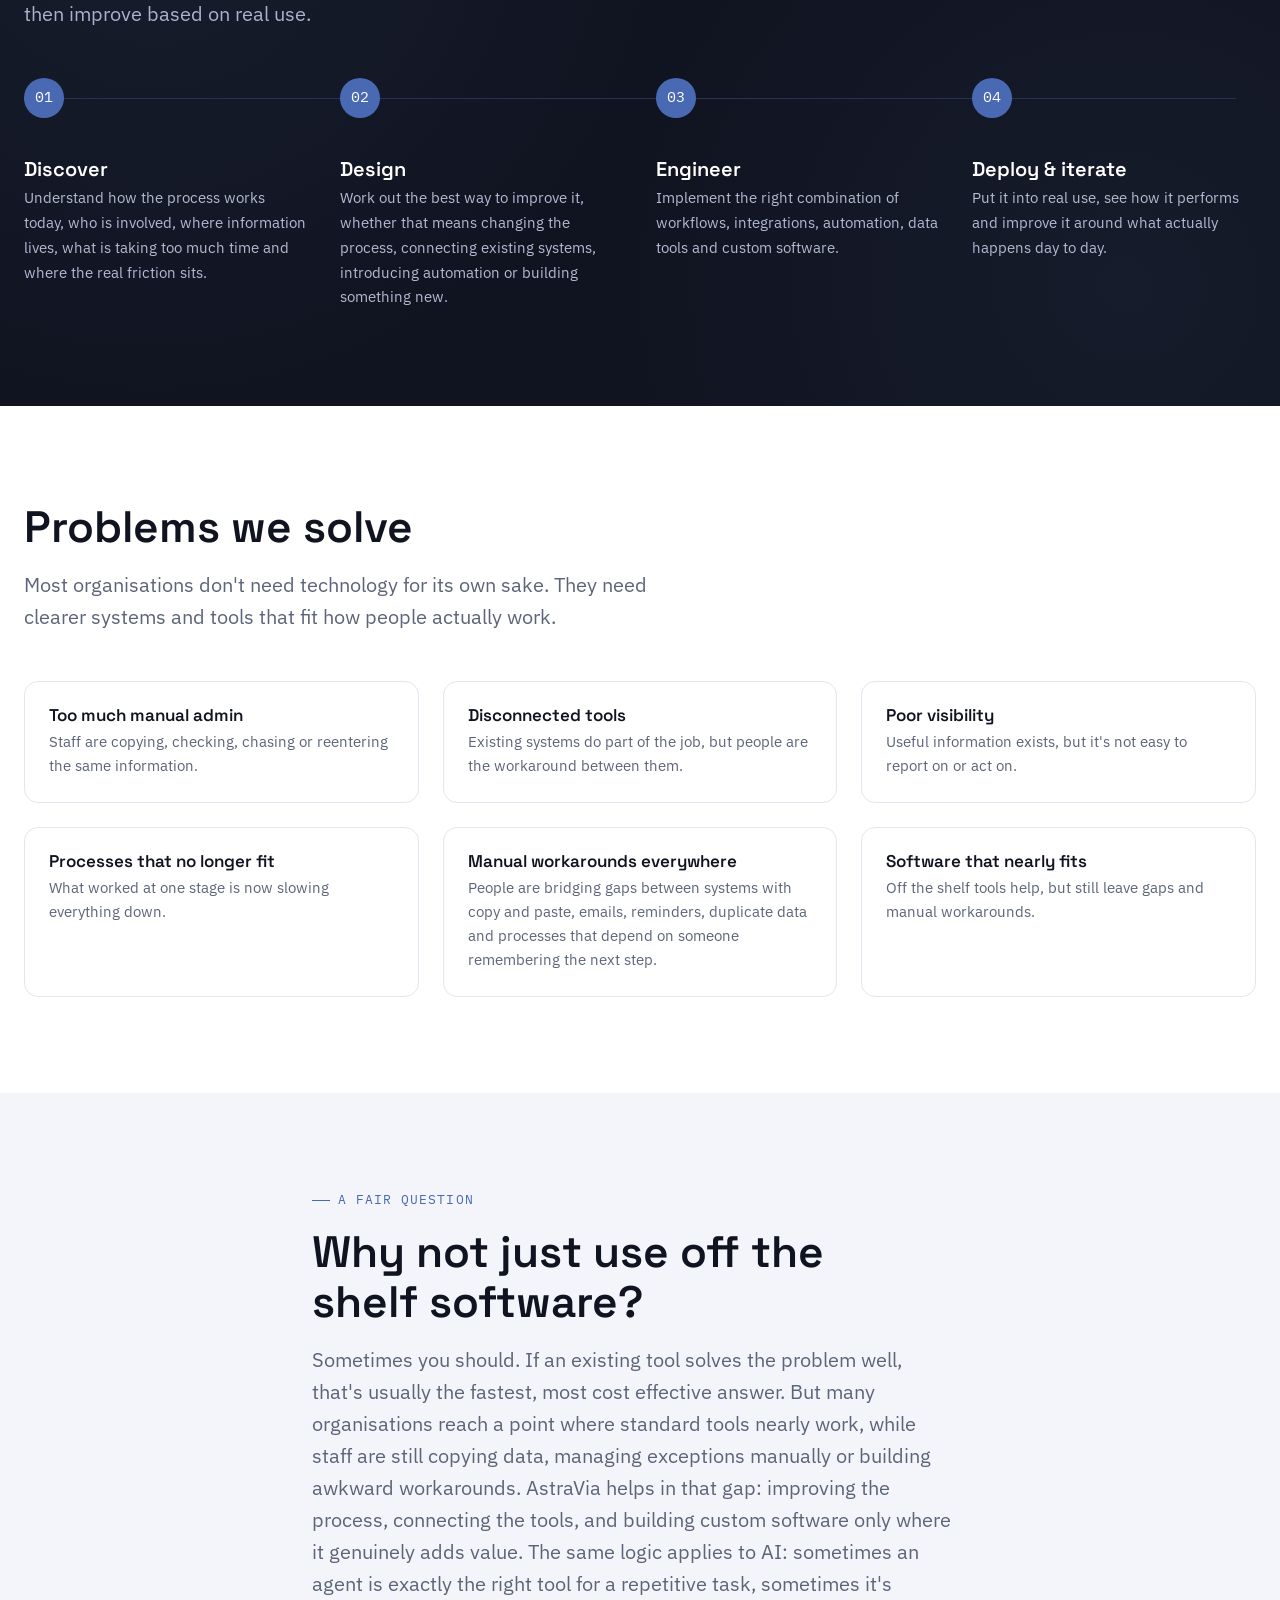
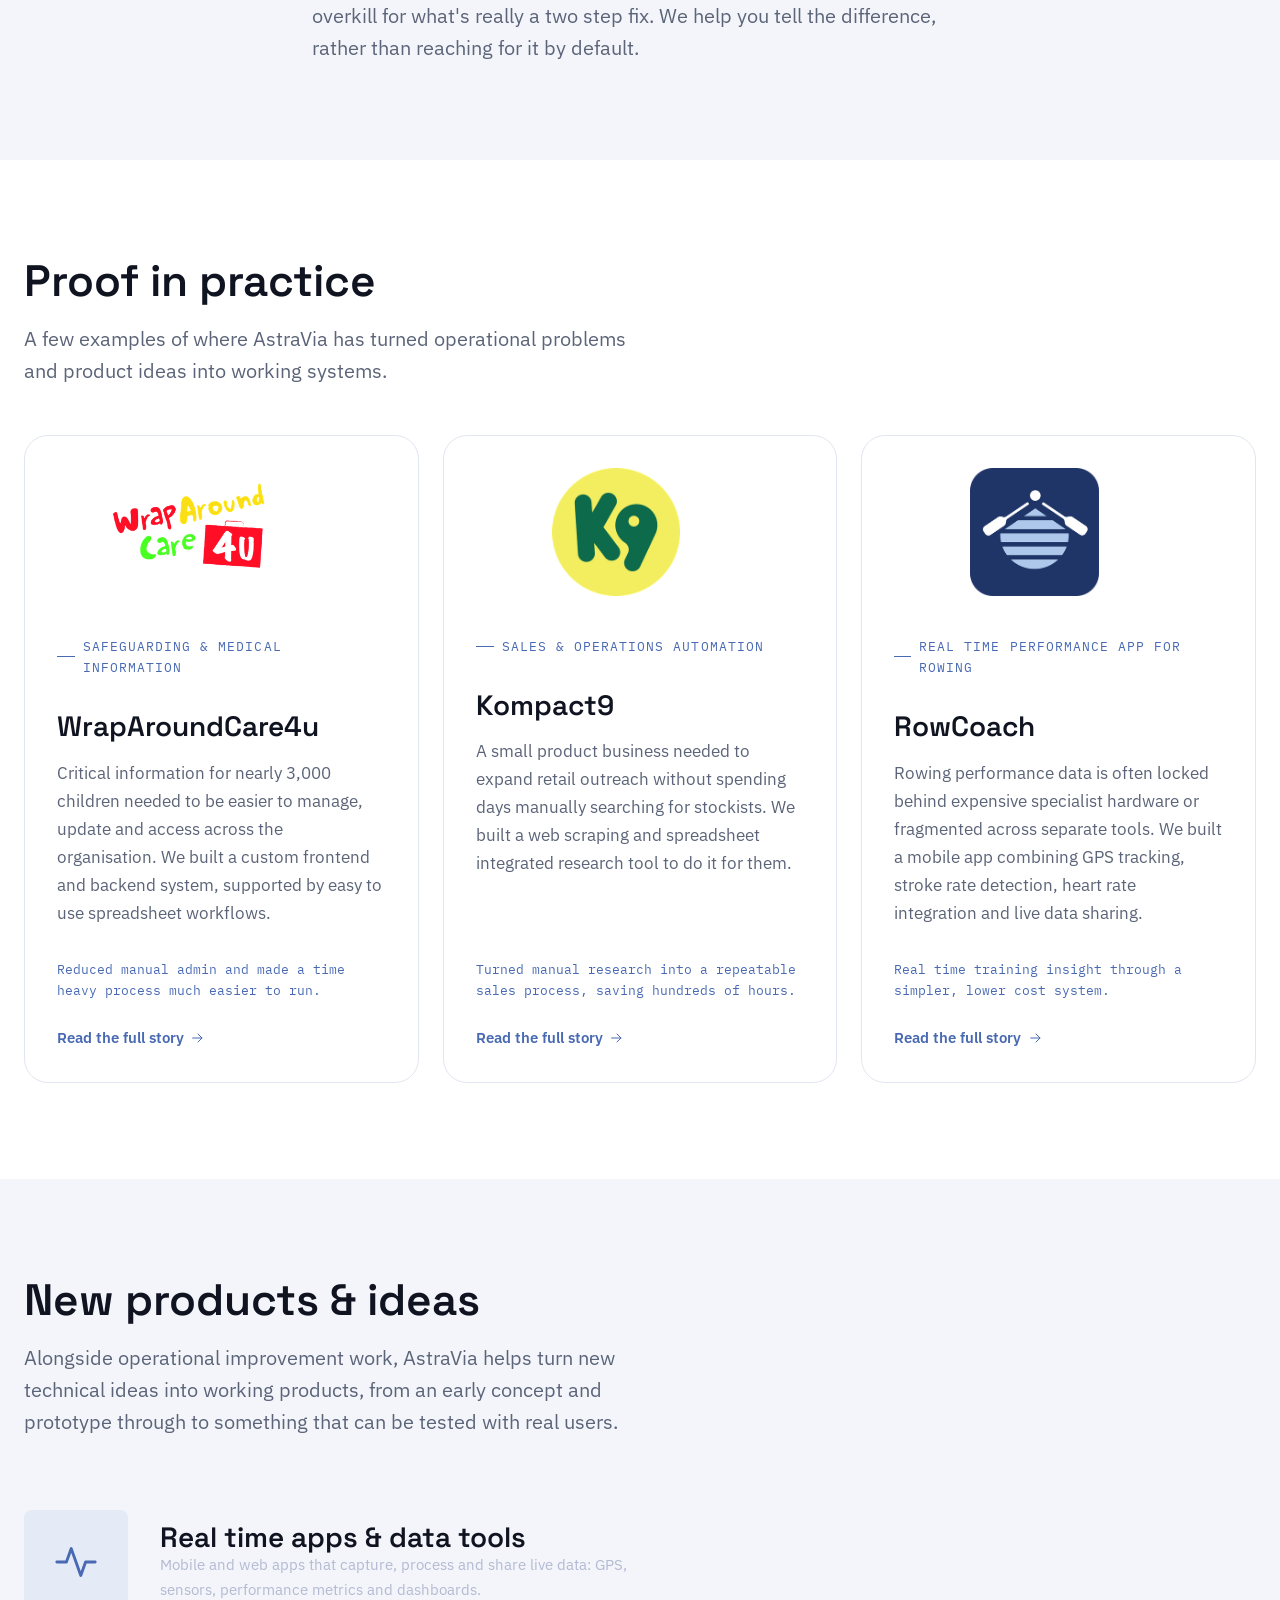
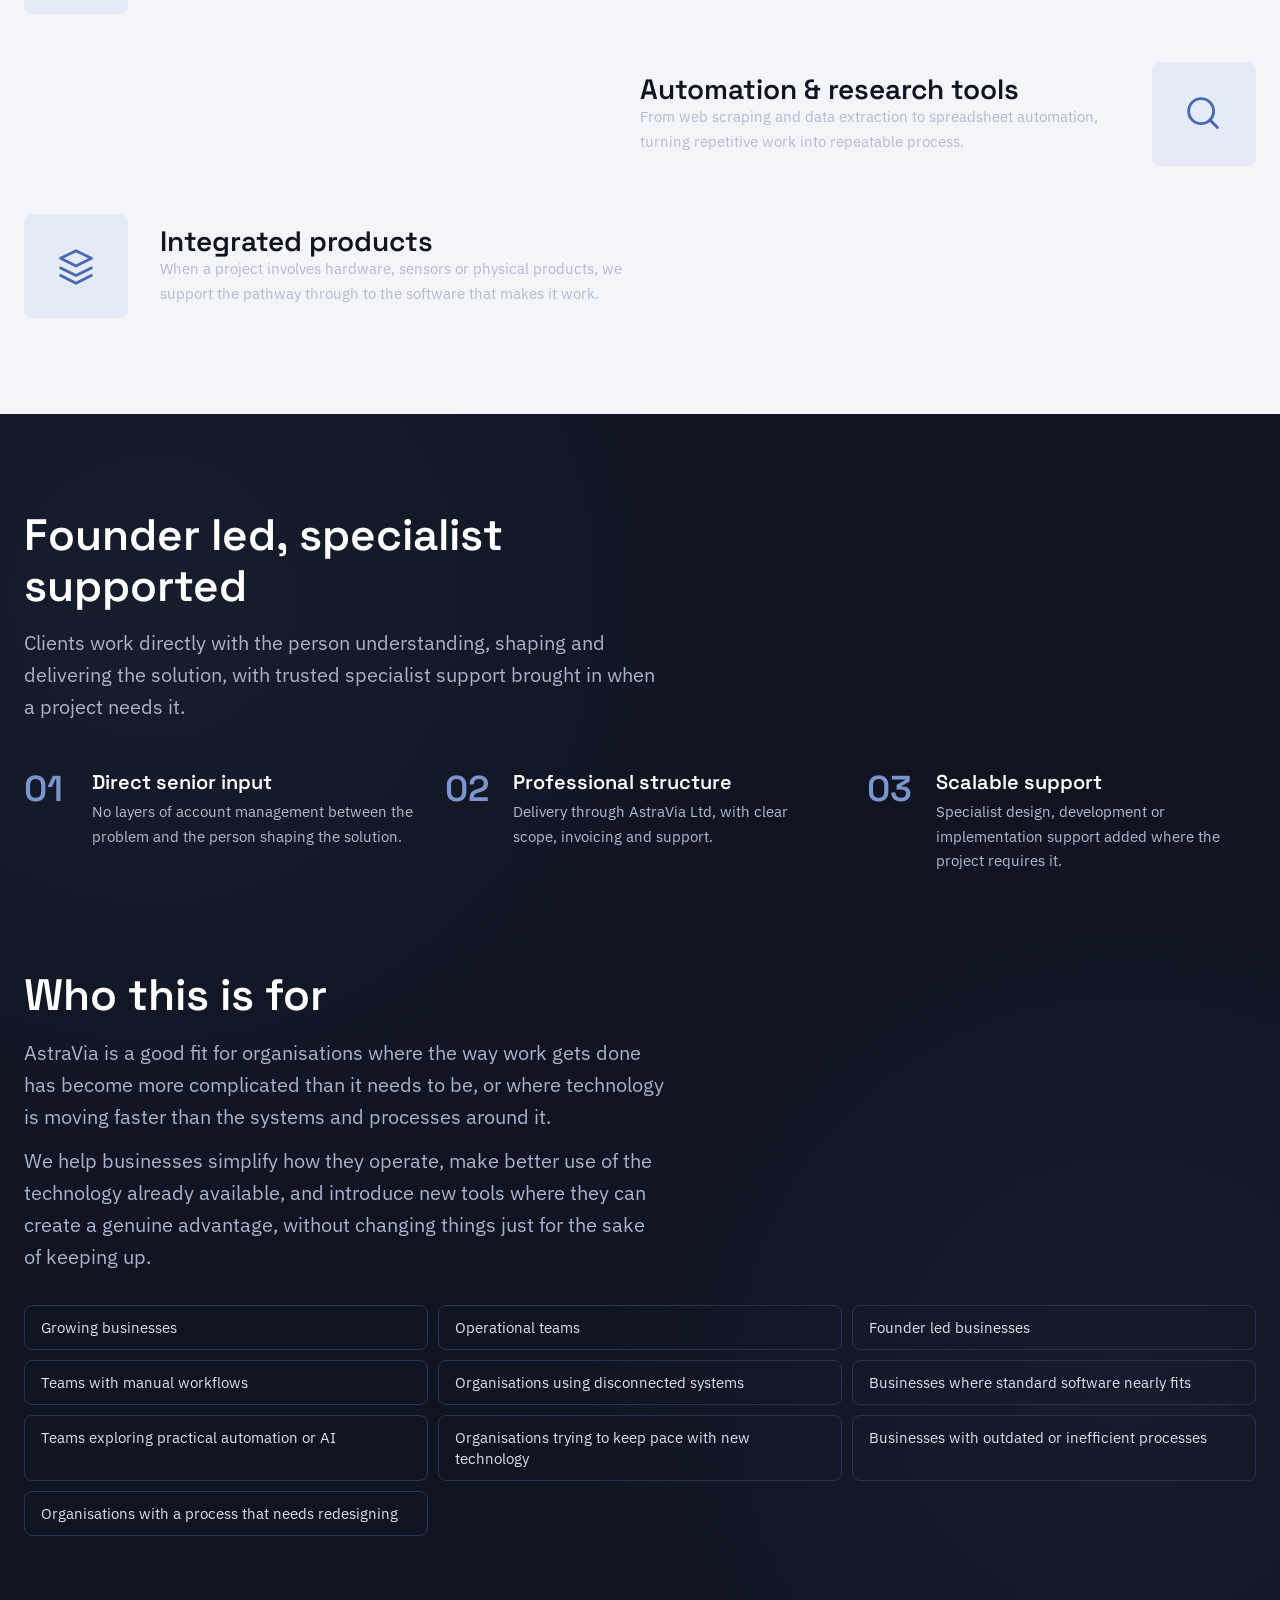
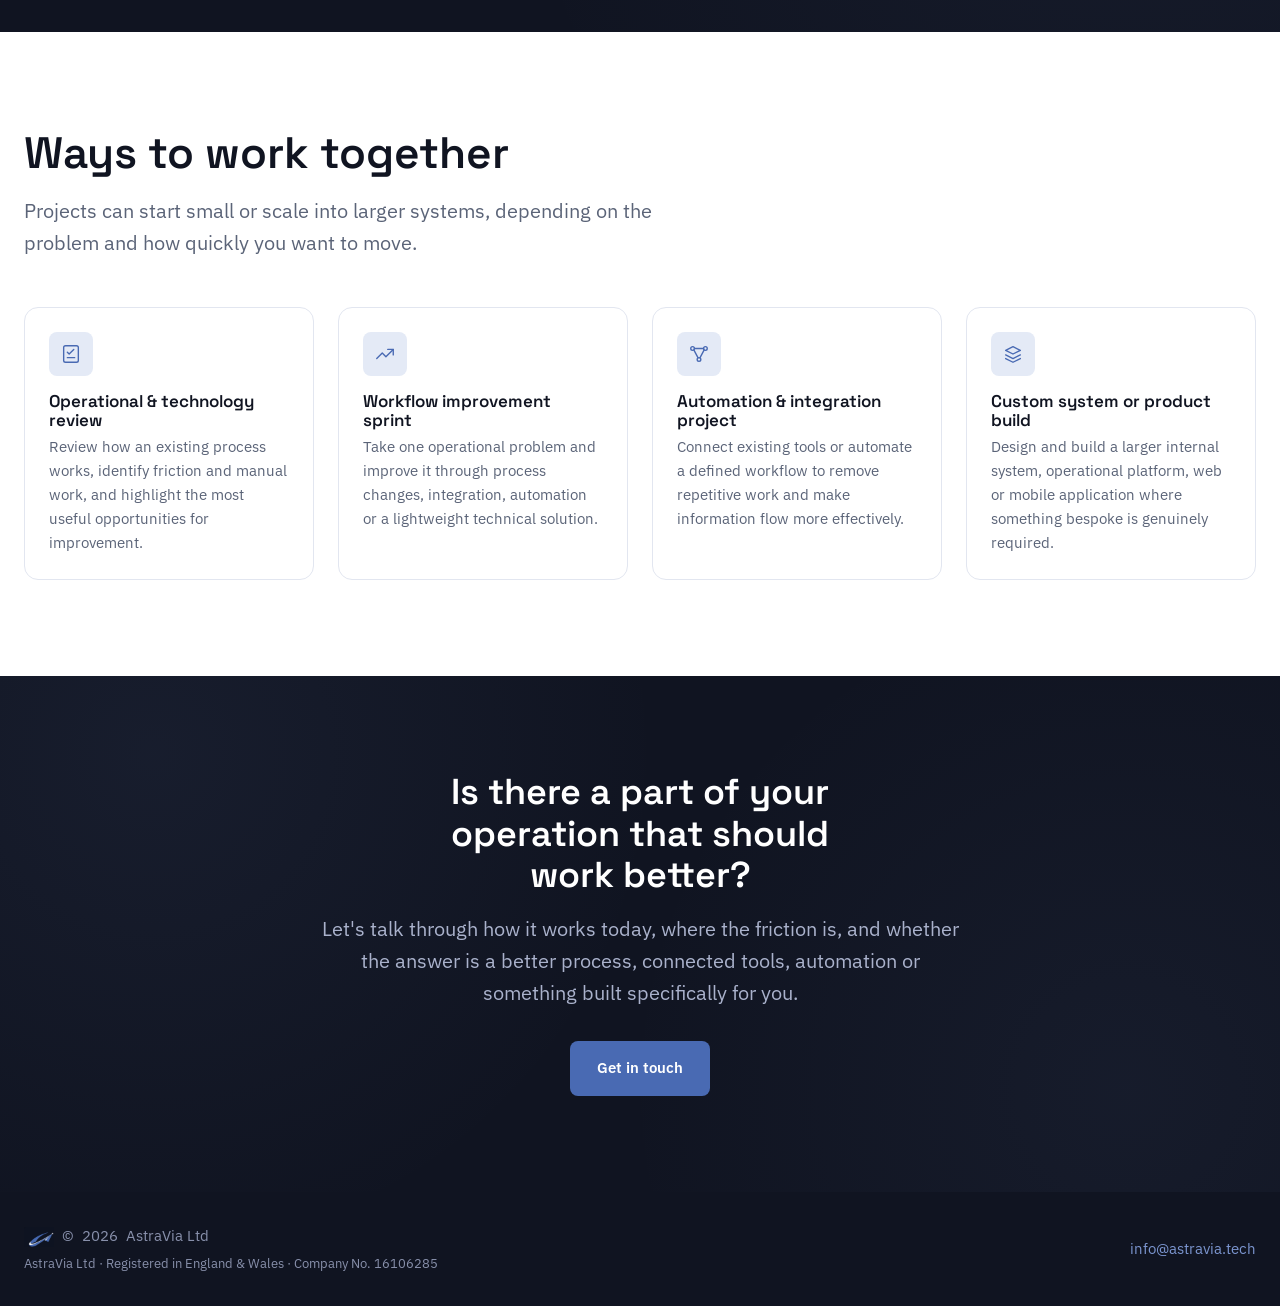
==== commit 36e34823: "Add files via upload" ====
--- a/index.html
+++ b/index.html
@@ -83,7 +83,7 @@
   <!-- ============ BUILT AROUND REAL-WORLD DELIVERY ============ -->
   <section class="section section--light">
     <div class="container reveal">
-      <h2 class="section-heading">Built around real-world delivery</h2>
+      <h2 class="section-heading">Built around real world delivery</h2>
       <p class="section-intro">AstraVia combines engineering, software and hands on business experience to improve how real organisations work day to day.</p>
 
       <div class="scroll-row reveal-stagger" style="margin-top:var(--space-5);">
@@ -99,7 +99,7 @@
         </div>
         <div class="card">
           <div class="card-icon"><svg viewBox="0 0 24 24" fill="none" stroke="currentColor" stroke-width="1.5" stroke-linecap="round" stroke-linejoin="round"><circle cx="12" cy="12" r="3"/><path d="M12 2v3M12 19v3M4.2 4.2l2.1 2.1M17.7 17.7l2.1 2.1M2 12h3M19 12h3M4.2 19.8l2.1-2.1M17.7 6.3l2.1-2.1"/></svg></div>
-          <h3>Engineering-led problem solving</h3>
+          <h3>Engineering led problem solving</h3>
           <p>Understand how the process, people, systems and data fit together before deciding what needs to change.</p>
         </div>
         <div class="card">
@@ -202,12 +202,12 @@
       <p class="section-intro">Most organisations don't need technology for its own sake. They need clearer systems and tools that fit how people actually work.</p>
 
       <div class="grid grid-2 grid-3-desktop reveal-stagger" style="margin-top:var(--space-5);">
-        <div class="card card--compact"><h3>Too much manual admin</h3><p>Staff are copying, checking, chasing or re-entering the same information.</p></div>
+        <div class="card card--compact"><h3>Too much manual admin</h3><p>Staff are copying, checking, chasing or reentering the same information.</p></div>
         <div class="card card--compact"><h3>Disconnected tools</h3><p>Existing systems do part of the job, but people are the workaround between them.</p></div>
         <div class="card card--compact"><h3>Poor visibility</h3><p>Useful information exists, but it's not easy to report on or act on.</p></div>
         <div class="card card--compact"><h3>Processes that no longer fit</h3><p>What worked at one stage is now slowing everything down.</p></div>
         <div class="card card--compact"><h3>Manual workarounds everywhere</h3><p>People are bridging gaps between systems with copy and paste, emails, reminders, duplicate data and processes that depend on someone remembering the next step.</p></div>
-        <div class="card card--compact"><h3>Software that nearly fits</h3><p>Off-the-shelf tools help, but still leave gaps and manual workarounds.</p></div>
+        <div class="card card--compact"><h3>Software that nearly fits</h3><p>Off the shelf tools help, but still leave gaps and manual workarounds.</p></div>
       </div>
     </div>
   </section>
@@ -216,8 +216,8 @@
   <section class="section section--mist">
     <div class="container reveal" style="max-width:44rem;">
       <p class="eyebrow">A fair question</p>
-      <h2 class="section-heading">Why not just use off-the-shelf software?</h2>
-      <p class="section-intro">Sometimes you should. If an existing tool solves the problem well, that's usually the fastest, most cost-effective answer. But many organisations reach a point where standard tools nearly work, while staff are still copying data, managing exceptions manually or building awkward workarounds. AstraVia helps in that gap: improving the process, connecting the tools, and building custom software only where it genuinely adds value. The same logic applies to AI: sometimes an agent is exactly the right tool for a repetitive task, sometimes it's overkill for what's really a two-step fix. We help you tell the difference, rather than reaching for it by default.</p>
+      <h2 class="section-heading">Why not just use off the shelf software?</h2>
+      <p class="section-intro">Sometimes you should. If an existing tool solves the problem well, that's usually the fastest, most cost effective answer. But many organisations reach a point where standard tools nearly work, while staff are still copying data, managing exceptions manually or building awkward workarounds. AstraVia helps in that gap: improving the process, connecting the tools, and building custom software only where it genuinely adds value. The same logic applies to AI: sometimes an agent is exactly the right tool for a repetitive task, sometimes it's overkill for what's really a two step fix. We help you tell the difference, rather than reaching for it by default.</p>
     </div>
   </section>
 
@@ -232,24 +232,24 @@
           <img src="logo-wraparoundcare4u.png" alt="WrapAroundCare4u" class="case-logo" style="background:#fff;padding:8px;">
           <p class="eyebrow">Safeguarding &amp; medical information</p>
           <h3>WrapAroundCare4u</h3>
-          <p>Critical information for nearly 3,000 children needed to be easier to manage, update and access across the organisation. We built a custom frontend and backend system, supported by easy-to-use spreadsheet workflows.</p>
-          <p class="case-impact">Reduced manual admin and made a time-heavy process much easier to run.</p>
+          <p>Critical information for nearly 3,000 children needed to be easier to manage, update and access across the organisation. We built a custom frontend and backend system, supported by easy to use spreadsheet workflows.</p>
+          <p class="case-impact">Reduced manual admin and made a time heavy process much easier to run.</p>
           <span class="case-card-link">Read the full story <svg viewBox="0 0 24 24" fill="none" stroke="currentColor" stroke-width="1.5" stroke-linecap="round" stroke-linejoin="round"><line x1="4" y1="12" x2="18" y2="12"/><polyline points="12 6 18 12 12 18"/></svg></span>
         </a>
         <a href="case-studies.html#kompact9" class="case-card">
           <img src="logo-kompact9.png" alt="Kompact9" class="case-logo">
           <p class="eyebrow">Sales &amp; operations automation</p>
           <h3>Kompact9</h3>
-          <p>A small product business needed to expand retail outreach without spending days manually searching for stockists. We built a web-scraping and spreadsheet-integrated research tool to do it for them.</p>
+          <p>A small product business needed to expand retail outreach without spending days manually searching for stockists. We built a web scraping and spreadsheet integrated research tool to do it for them.</p>
           <p class="case-impact">Turned manual research into a repeatable sales process, saving hundreds of hours.</p>
           <span class="case-card-link">Read the full story <svg viewBox="0 0 24 24" fill="none" stroke="currentColor" stroke-width="1.5" stroke-linecap="round" stroke-linejoin="round"><line x1="4" y1="12" x2="18" y2="12"/><polyline points="12 6 18 12 12 18"/></svg></span>
         </a>
         <a href="case-studies.html#rowcoach" class="case-card">
           <img src="logo-rowcoach.png" alt="RowCoach" class="case-logo">
-          <p class="eyebrow">Real-time performance app for rowing</p>
+          <p class="eyebrow">Real time performance app for rowing</p>
           <h3>RowCoach</h3>
-          <p>Rowing performance data is often locked behind expensive specialist hardware or fragmented across separate tools. We built a mobile app combining GPS tracking, stroke-rate detection, heart-rate integration and live data sharing.</p>
-          <p class="case-impact">Real-time training insight through a simpler, lower-cost system.</p>
+          <p>Rowing performance data is often locked behind expensive specialist hardware or fragmented across separate tools. We built a mobile app combining GPS tracking, stroke rate detection, heart rate integration and live data sharing.</p>
+          <p class="case-impact">Real time training insight through a simpler, lower cost system.</p>
           <span class="case-card-link">Read the full story <svg viewBox="0 0 24 24" fill="none" stroke="currentColor" stroke-width="1.5" stroke-linecap="round" stroke-linejoin="round"><line x1="4" y1="12" x2="18" y2="12"/><polyline points="12 6 18 12 12 18"/></svg></span>
         </a>
       </div>
@@ -265,7 +265,7 @@
       <div class="split-list reveal-stagger">
         <div class="split-item">
           <div class="card-icon"><svg viewBox="0 0 24 24" fill="none" stroke="currentColor" stroke-width="1.5" stroke-linecap="round" stroke-linejoin="round"><polyline points="2 12 7 12 9.5 5 14.5 19 17 12 22 12"/></svg></div>
-          <div><h3>Real-time apps &amp; data tools</h3><p>Mobile and web apps that capture, process and share live data: GPS, sensors, performance metrics and dashboards.</p></div>
+          <div><h3>Real time apps &amp; data tools</h3><p>Mobile and web apps that capture, process and share live data: GPS, sensors, performance metrics and dashboards.</p></div>
         </div>
         <div class="split-item">
           <div class="card-icon"><svg viewBox="0 0 24 24" fill="none" stroke="currentColor" stroke-width="1.5" stroke-linecap="round" stroke-linejoin="round"><circle cx="10.5" cy="10.5" r="6.5"/><line x1="19" y1="19" x2="15.2" y2="15.2"/></svg></div>
@@ -282,7 +282,7 @@
   <!-- ============ FOUNDER-LED + WHO THIS IS FOR (merged, one dark section) ============ -->
   <section class="section section--dark">
     <div class="container reveal">
-      <h2 class="section-heading" style="color:var(--white);">Founder-led, specialist-supported</h2>
+      <h2 class="section-heading" style="color:var(--white);">Founder led, specialist supported</h2>
       <p class="section-intro">Clients work directly with the person understanding, shaping and delivering the solution, with trusted specialist support brought in when a project needs it.</p>
 
       <div class="numbered-list">
@@ -308,7 +308,7 @@
       <div class="tag-cloud">
         <span class="tag-pill">Growing businesses</span>
         <span class="tag-pill">Operational teams</span>
-        <span class="tag-pill">Founder-led businesses</span>
+        <span class="tag-pill">Founder led businesses</span>
         <span class="tag-pill">Teams with manual workflows</span>
         <span class="tag-pill">Organisations using disconnected systems</span>
         <span class="tag-pill">Businesses where standard software nearly fits</span>
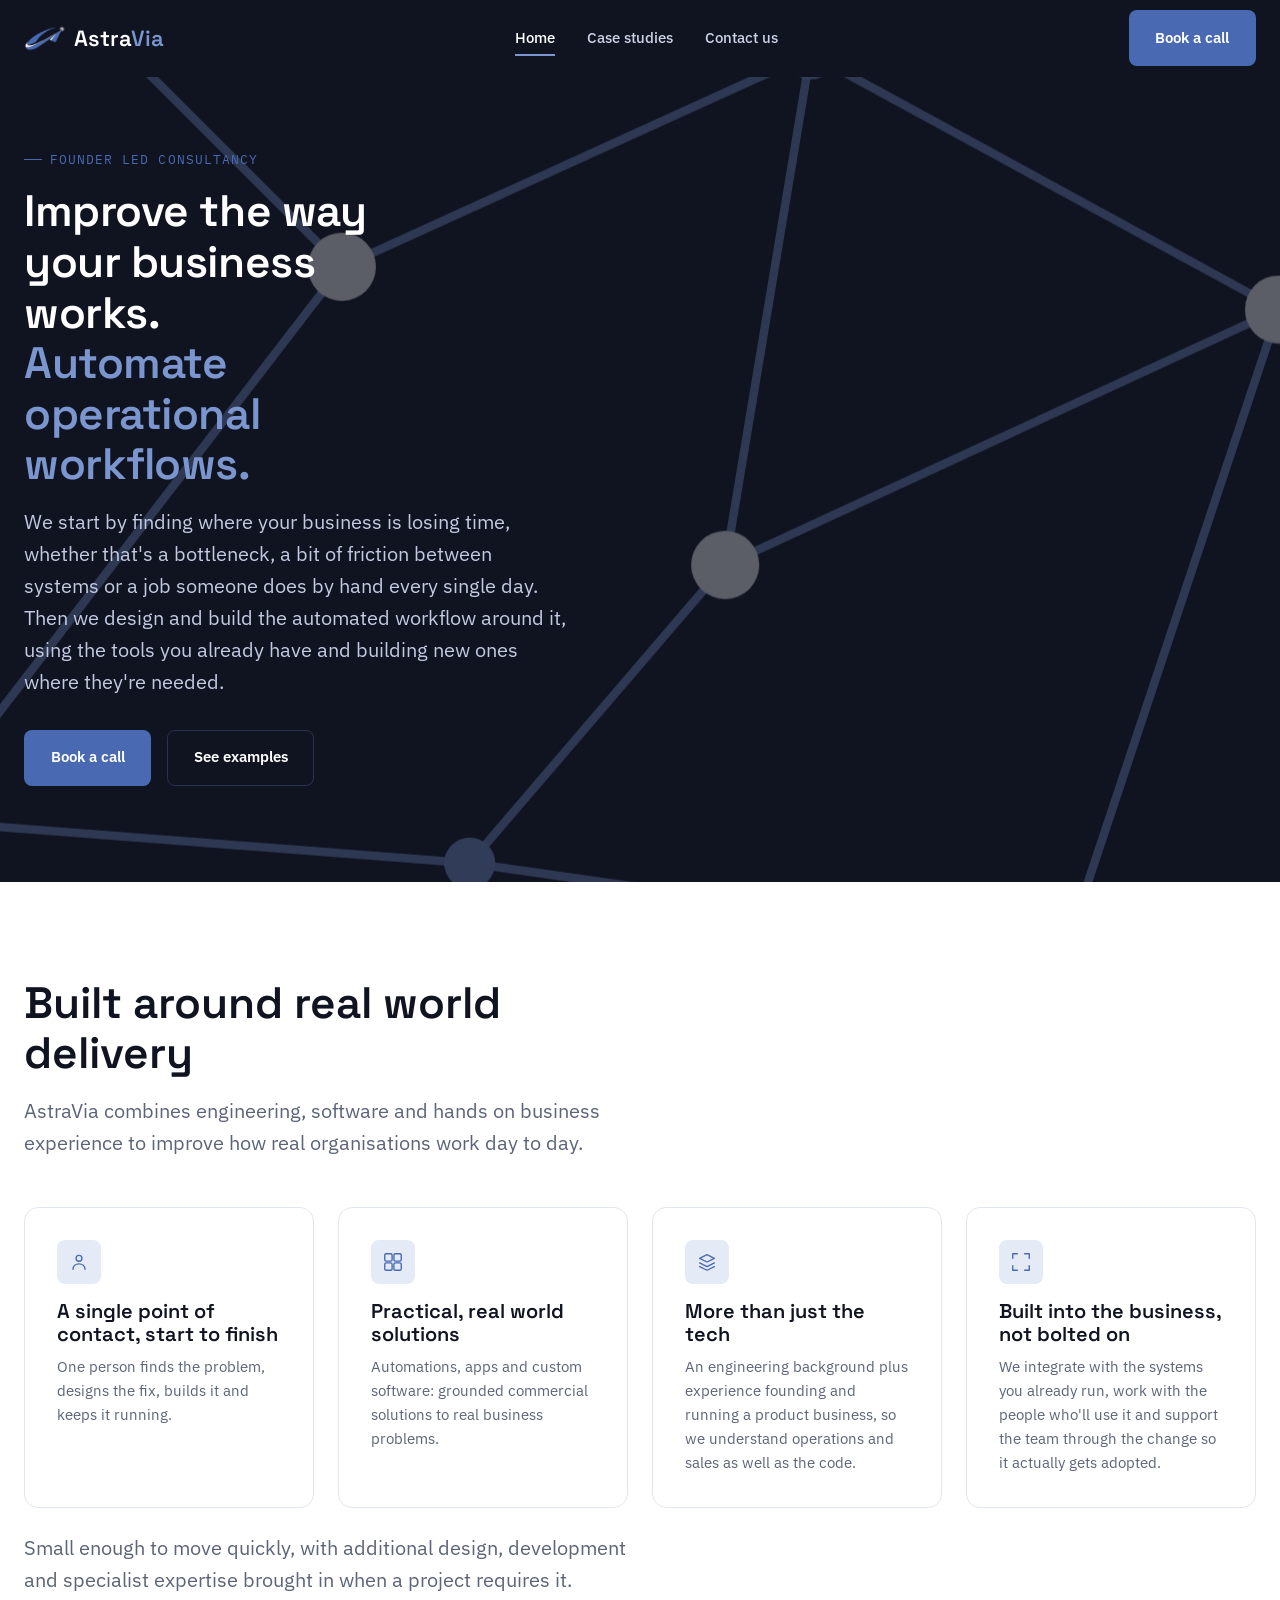
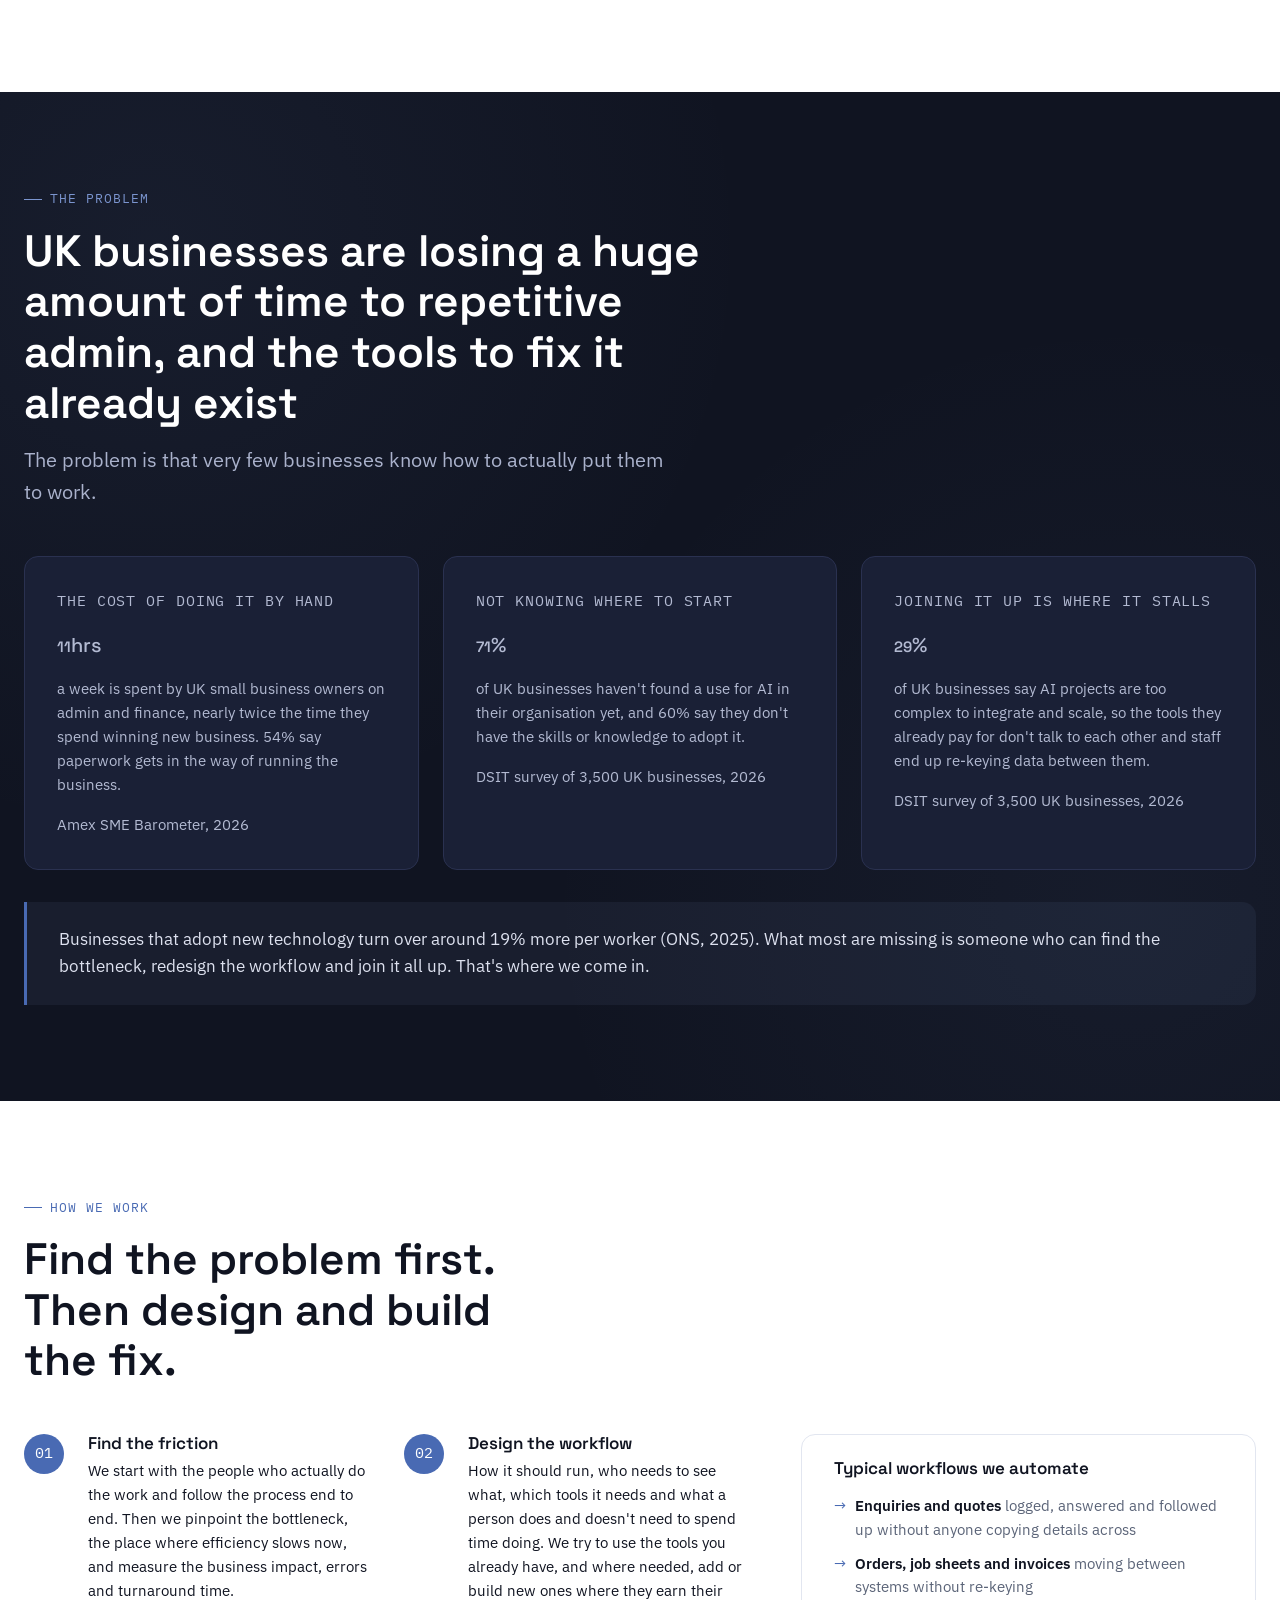
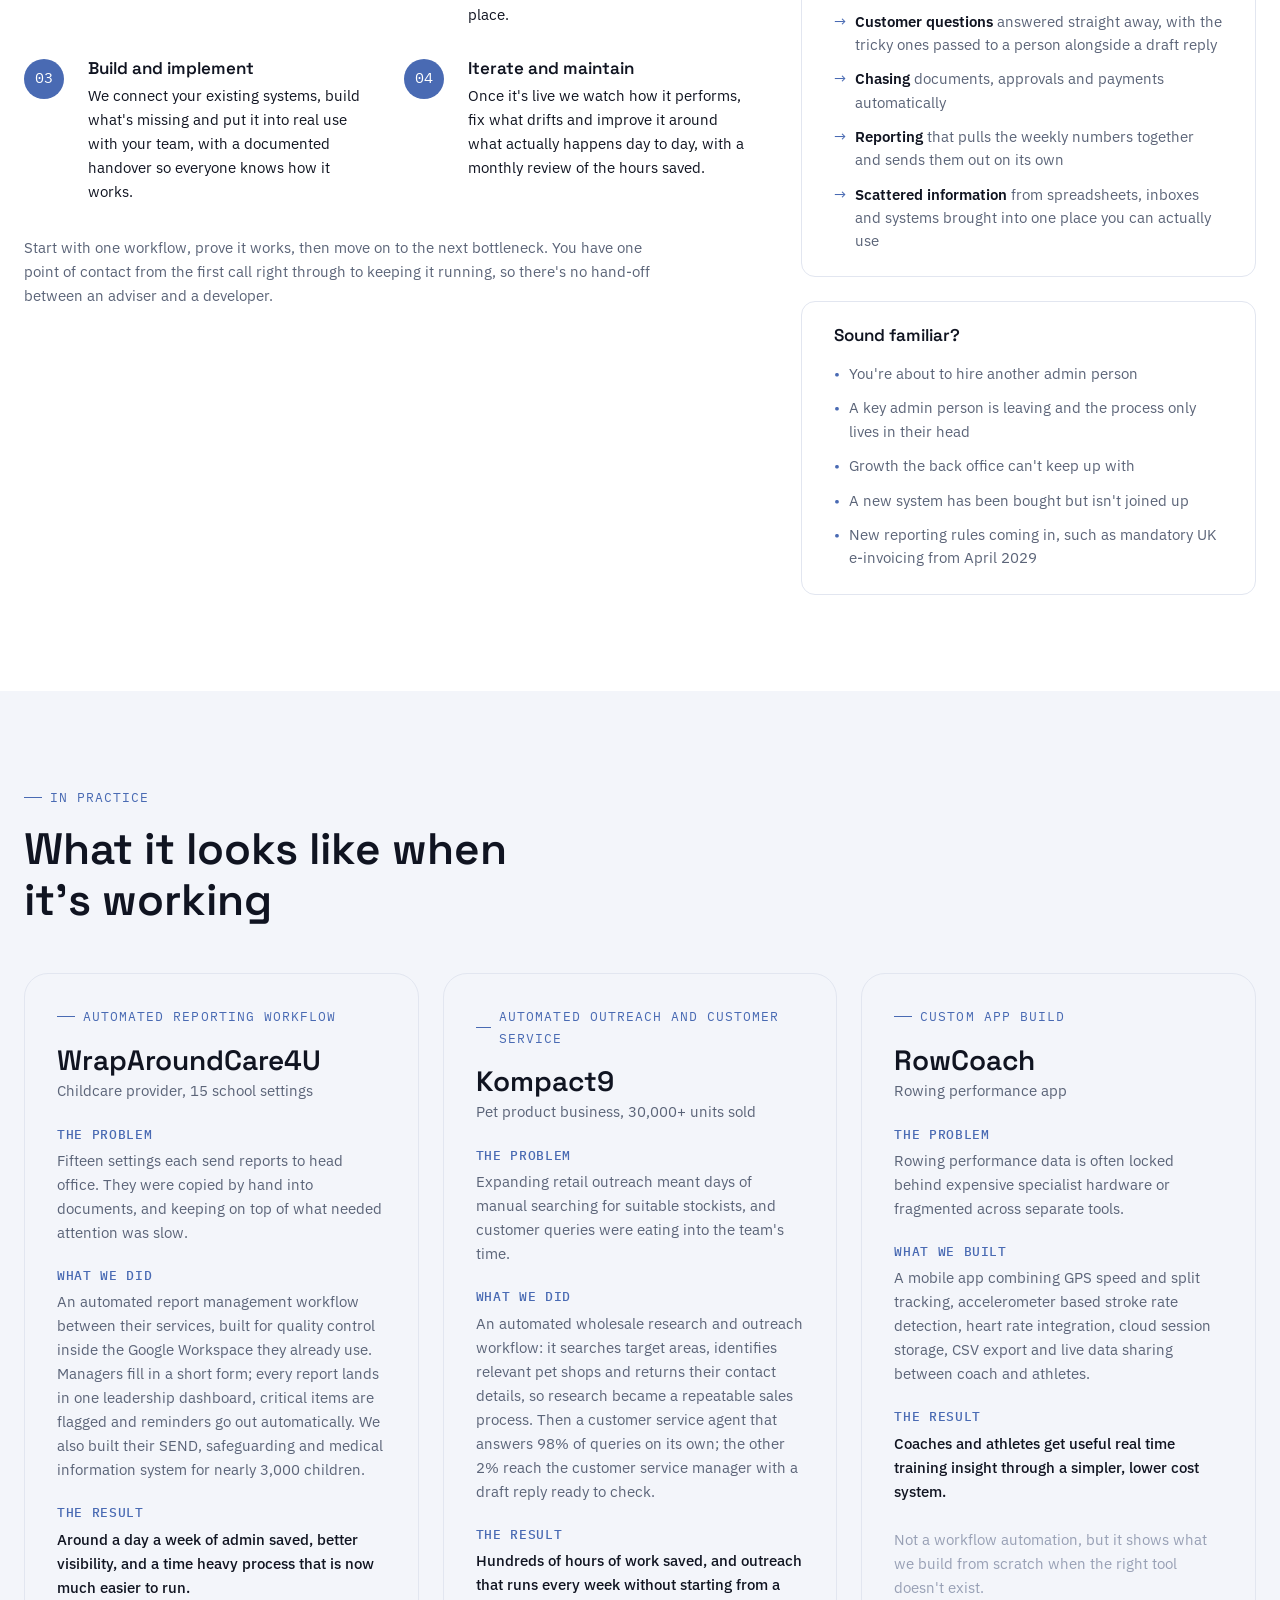
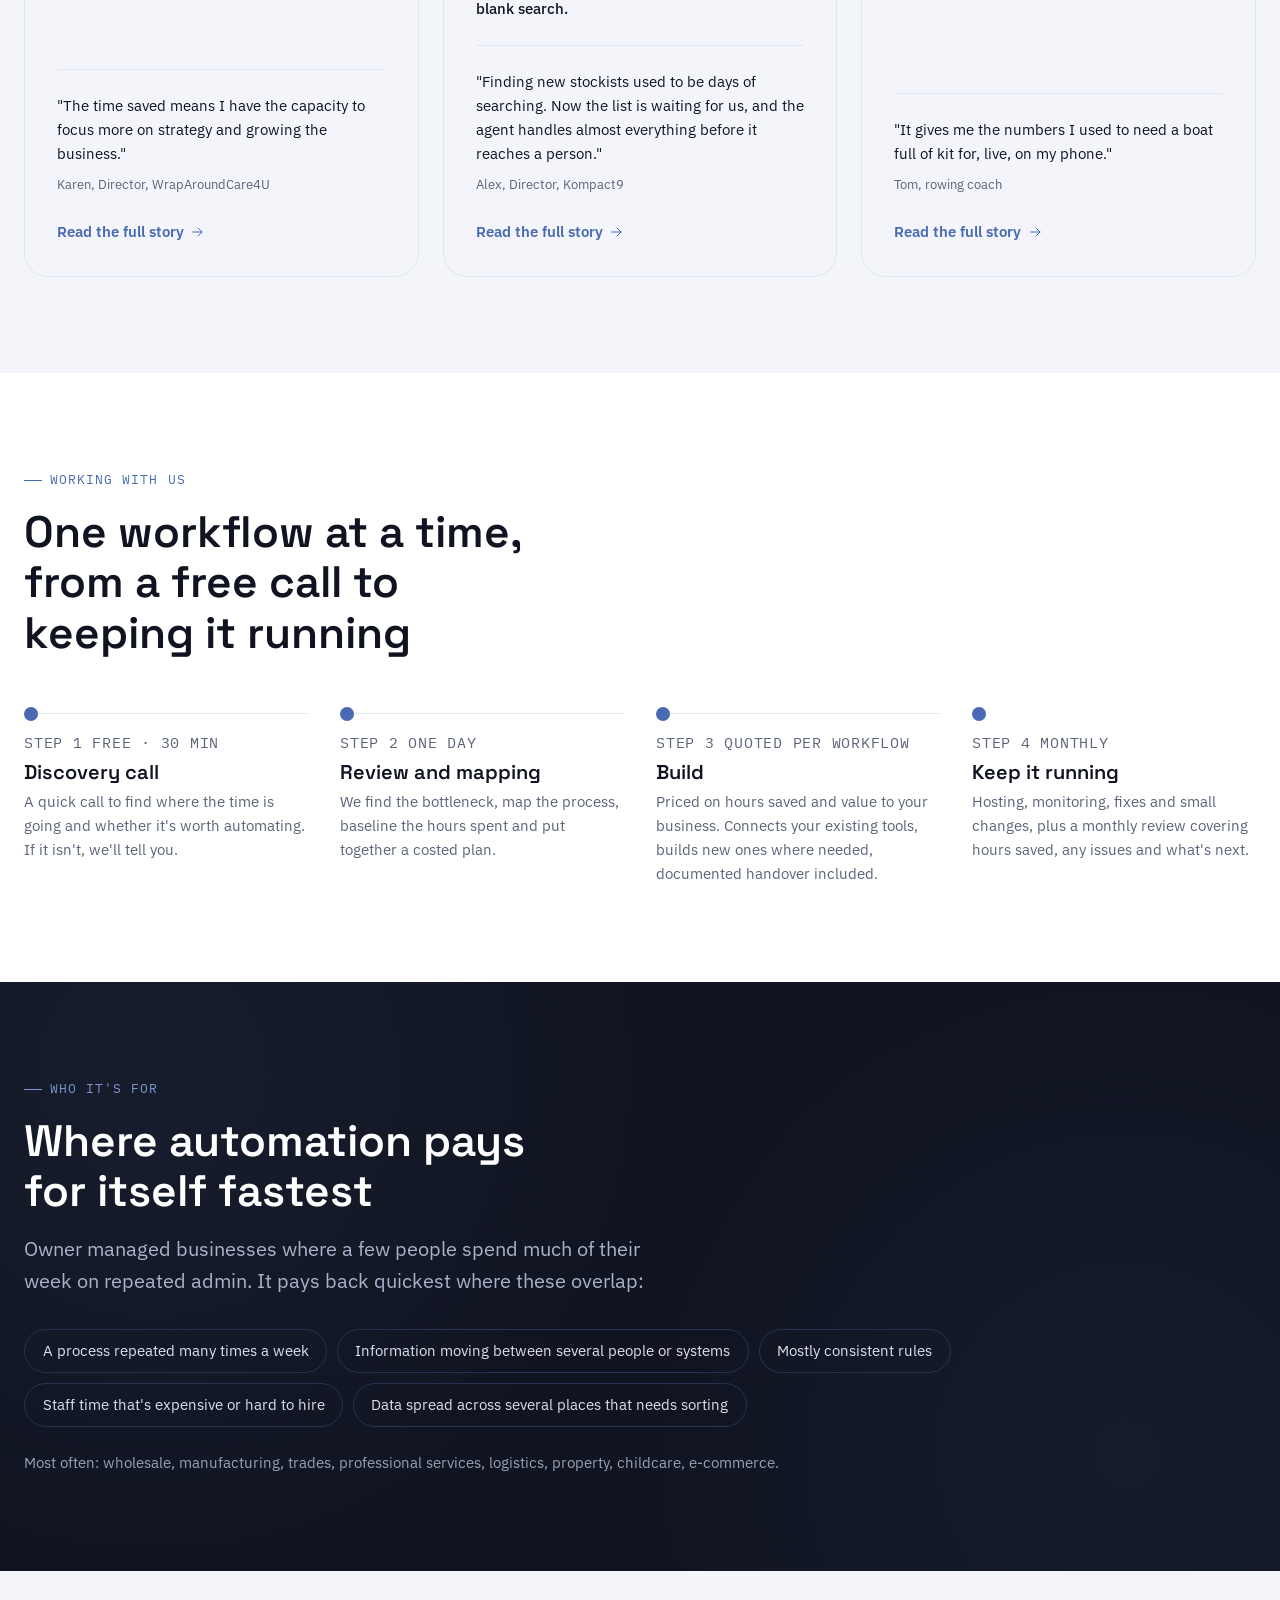
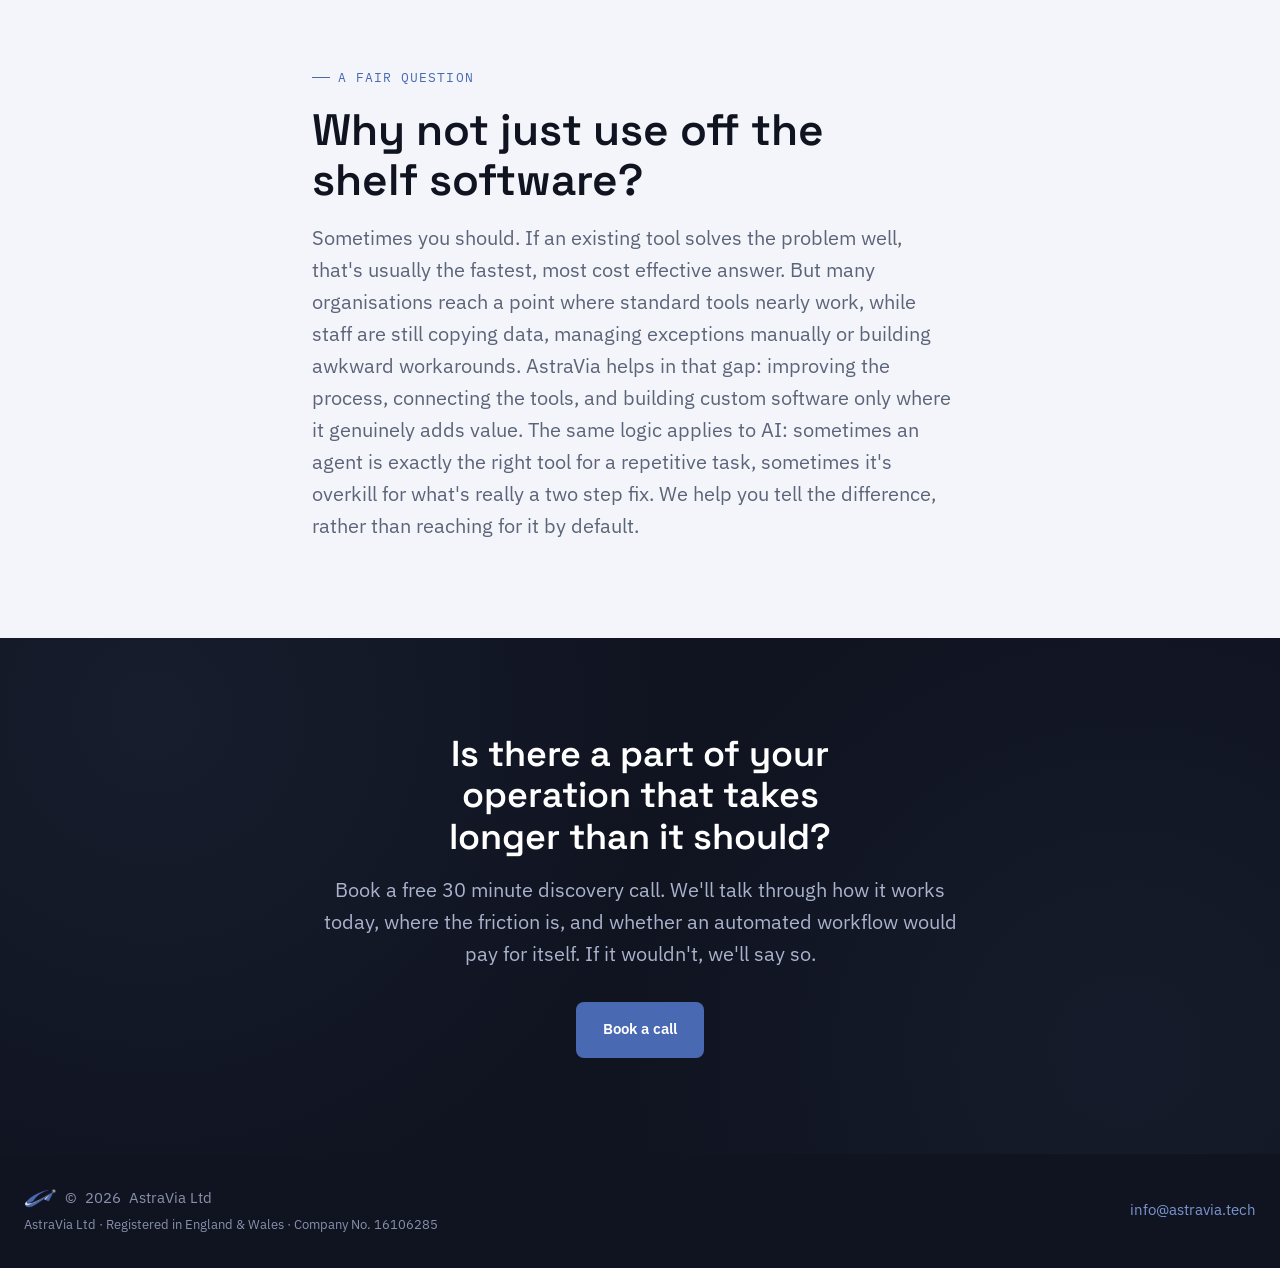
==== commit 76e8300f: "New updated positioning" ====
--- a/index.html
+++ b/index.html
@@ -3,8 +3,8 @@
 <head>
 <meta charset="UTF-8">
 <meta name="viewport" content="width=device-width, initial-scale=1.0">
-<title>AstraVia | Operational Improvement, Automation &amp; Custom Software</title>
-<meta name="description" content="AstraVia helps organisations improve operational workflows, connect existing systems, automate repetitive work and build practical custom software where it is genuinely needed.">
+<title>AstraVia | Automate operational workflows</title>
+<meta name="description" content="We find where your business is losing time, then design and build the automated workflow around it, using the tools you already have.">
 <link rel="preconnect" href="https://fonts.googleapis.com">
 <link rel="preconnect" href="https://fonts.gstatic.com" crossorigin>
 <link rel="icon" href="favicon.ico" sizes="any">
@@ -21,7 +21,7 @@
     <a href="index.html" class="wordmark"><img src="astravia-mark.png" alt="AstraVia"><span>Astra<span class="accent">Via</span></span></a>
     <nav class="nav-links" aria-label="Primary">
       <a href="index.html" class="is-active">Home</a>
-      <a href="case-studies.html">Case Studies</a>
+      <a href="case-studies.html">Case studies</a>
       <a href="contact-us.html">Contact us</a>
     </nav>
     <a href="contact-us.html" class="btn btn-primary nav-cta">Book a call</a>
@@ -39,7 +39,7 @@
 
 <main>
 
-  <!-- ============ HERO ============ -->
+  <!-- ============ 1. HERO ============ -->
   <section class="hero">
     <div class="hero-bleed-graphic" aria-hidden="true">
       <svg viewBox="0 0 480 340" xmlns="http://www.w3.org/2000/svg">
@@ -68,10 +68,9 @@
     </div>
     <div class="container">
       <div class="hero-copy reveal">
-        <p class="eyebrow">AstraVia</p>
-        <h1>Improve the way your business works.</h1>
-        <p class="section-intro">AstraVia helps organisations improve operational workflows, connect the technology they already use, automate repetitive work and build custom systems where existing tools fall short.</p>
-        <p class="section-intro" style="margin-top:0.75rem;">Start with the operation. Use technology where it adds value.</p>
+        <p class="eyebrow">Founder led consultancy</p>
+        <h1>Improve the way your business works.<span class="accent-line">Automate operational workflows.</span></h1>
+        <p class="section-intro">We start by finding where your business is losing time, whether that's a bottleneck, a bit of friction between systems or a job someone does by hand every single day. Then we design and build the automated workflow around it, using the tools you already have and building new ones where they're needed.</p>
         <div class="hero-actions">
           <a href="contact-us.html" class="btn btn-primary">Book a call</a>
           <a href="case-studies.html" class="btn btn-ghost">See examples</a>
@@ -80,7 +79,7 @@
     </div>
   </section>
 
-  <!-- ============ BUILT AROUND REAL-WORLD DELIVERY ============ -->
+  <!-- ============ 2. BUILT AROUND REAL WORLD DELIVERY ============ -->
   <section class="section section--light">
     <div class="container reveal">
       <h2 class="section-heading">Built around real world delivery</h2>
@@ -89,130 +88,249 @@
       <div class="scroll-row reveal-stagger" style="margin-top:var(--space-5);">
         <div class="card">
           <div class="card-icon"><svg viewBox="0 0 24 24" fill="none" stroke="currentColor" stroke-width="1.5" stroke-linecap="round" stroke-linejoin="round"><circle cx="12" cy="8" r="3.2"/><path d="M5.5 20c0-3.6 2.9-6 6.5-6s6.5 2.4 6.5 6"/></svg></div>
-          <h3>Founder led, hands on delivery</h3>
-          <p>Work directly with the person responsible for understanding the problem, shaping the solution and delivering it.</p>
+          <h3>A single point of contact, start to finish</h3>
+          <p>One person finds the problem, designs the fix, builds it and keeps it running.</p>
+        </div>
+        <div class="card">
+          <div class="card-icon"><svg viewBox="0 0 24 24" fill="none" stroke="currentColor" stroke-width="1.5" stroke-linecap="round" stroke-linejoin="round"><rect x="3" y="3" width="8" height="8" rx="1.5"/><rect x="13" y="3" width="8" height="8" rx="1.5"/><rect x="3" y="13" width="8" height="8" rx="1.5"/><rect x="13" y="13" width="8" height="8" rx="1.5"/></svg></div>
+          <h3>Practical, real world solutions</h3>
+          <p>Automations, apps and custom software: grounded commercial solutions to real business problems.</p>
         </div>
         <div class="card">
           <div class="card-icon"><svg viewBox="0 0 24 24" fill="none" stroke="currentColor" stroke-width="1.5" stroke-linecap="round" stroke-linejoin="round"><path d="M12 4l8 4-8 4-8-4 8-4z"/><path d="M4 13l8 4 8-4"/><path d="M4 17l8 4 8-4"/></svg></div>
-          <h3>Operational and business experience</h3>
-          <p>Experience building and running products, processes, sales and operations, not just designing software around them.</p>
-        </div>
-        <div class="card">
-          <div class="card-icon"><svg viewBox="0 0 24 24" fill="none" stroke="currentColor" stroke-width="1.5" stroke-linecap="round" stroke-linejoin="round"><circle cx="12" cy="12" r="3"/><path d="M12 2v3M12 19v3M4.2 4.2l2.1 2.1M17.7 17.7l2.1 2.1M2 12h3M19 12h3M4.2 19.8l2.1-2.1M17.7 6.3l2.1-2.1"/></svg></div>
-          <h3>Engineering led problem solving</h3>
-          <p>Understand how the process, people, systems and data fit together before deciding what needs to change.</p>
+          <h3>More than just the tech</h3>
+          <p>An engineering background plus experience founding and running a product business, so we understand operations and sales as well as the code.</p>
         </div>
         <div class="card">
           <div class="card-icon"><svg viewBox="0 0 24 24" fill="none" stroke="currentColor" stroke-width="1.5" stroke-linecap="round" stroke-linejoin="round"><path d="M8 3H3v5"/><path d="M16 3h5v5"/><path d="M21 16v5h-5"/><path d="M3 16v5h5"/></svg></div>
-          <h3>Specialist support where needed</h3>
-          <p>Small enough to move quickly, with additional design, development and specialist expertise brought in when a project requires it.</p>
+          <h3>Built into the business, not bolted on</h3>
+          <p>We integrate with the systems you already run, work with the people who'll use it and support the team through the change so it actually gets adopted.</p>
         </div>
       </div>
       <p class="scroll-hint">← swipe for more →</p>
-    </div>
-  </section>
-
-  <!-- ============ WHAT WE DO ============ -->
+      <p class="section-intro" style="margin-top:var(--space-3);">Small enough to move quickly, with additional design, development and specialist expertise brought in when a project requires it.</p>
+    </div>
+  </section>
+
+  <!-- ============ 3. THE PROBLEM ============ -->
+  <section class="section section--dark">
+    <div class="container reveal">
+      <p class="eyebrow">The problem</p>
+      <h2 class="section-heading" style="color:var(--white);max-width:44rem;">UK businesses are losing a huge amount of time to repetitive admin, and the tools to fix it already exist</h2>
+      <p class="section-intro">The problem is that very few businesses know how to actually put them to work.</p>
+
+      <div class="stat-grid reveal-stagger">
+        <div class="stat-card">
+          <p class="stat-label">The cost of doing it by hand</p>
+          <p class="stat-figure">11<span class="unit">hrs</span></p>
+          <p>a week is spent by UK small business owners on admin and finance, nearly twice the time they spend winning new business. 54% say paperwork gets in the way of running the business.</p>
+          <p class="stat-source">Amex SME Barometer, 2026</p>
+        </div>
+        <div class="stat-card">
+          <p class="stat-label">Not knowing where to start</p>
+          <p class="stat-figure">71<span class="unit">%</span></p>
+          <p>of UK businesses haven't found a use for AI in their organisation yet, and 60% say they don't have the skills or knowledge to adopt it.</p>
+          <p class="stat-source">DSIT survey of 3,500 UK businesses, 2026</p>
+        </div>
+        <div class="stat-card">
+          <p class="stat-label">Joining it up is where it stalls</p>
+          <p class="stat-figure">29<span class="unit">%</span></p>
+          <p>of UK businesses say AI projects are too complex to integrate and scale, so the tools they already pay for don't talk to each other and staff end up re-keying data between them.</p>
+          <p class="stat-source">DSIT survey of 3,500 UK businesses, 2026</p>
+        </div>
+      </div>
+
+      <div class="pull-quote reveal">
+        <p>Businesses that adopt new technology turn over around 19% more per worker (ONS, 2025). What most are missing is someone who can find the bottleneck, redesign the workflow and join it all up. That's where we come in.</p>
+      </div>
+    </div>
+  </section>
+
+  <!-- ============ 4. HOW WE WORK ============ -->
+  <section class="section section--light">
+    <div class="container reveal">
+      <p class="eyebrow">How we work</p>
+      <h2 class="section-heading">Find the problem first. Then design and build the fix.</h2>
+
+      <div class="work-layout">
+        <div>
+          <div class="work-steps reveal-stagger">
+            <div class="work-step">
+              <div class="timeline-num">01</div>
+              <div><h3>Find the friction</h3><p>We start with the people who actually do the work and follow the process end to end. Then we pinpoint the bottleneck, the place where efficiency slows now, and measure the business impact, errors and turnaround time.</p></div>
+            </div>
+            <div class="work-step">
+              <div class="timeline-num">02</div>
+              <div><h3>Design the workflow</h3><p>How it should run, who needs to see what, which tools it needs and what a person does and doesn't need to spend time doing. We try to use the tools you already have, and where needed, add or build new ones where they earn their place.</p></div>
+            </div>
+            <div class="work-step">
+              <div class="timeline-num">03</div>
+              <div><h3>Build and implement</h3><p>We connect your existing systems, build what's missing and put it into real use with your team, with a documented handover so everyone knows how it works.</p></div>
+            </div>
+            <div class="work-step">
+              <div class="timeline-num">04</div>
+              <div><h3>Iterate and maintain</h3><p>Once it's live we watch how it performs, fix what drifts and improve it around what actually happens day to day, with a monthly review of the hours saved.</p></div>
+            </div>
+          </div>
+          <p class="work-note section-intro">Start with one workflow, prove it works, then move on to the next bottleneck. You have one point of contact from the first call right through to keeping it running, so there's no hand-off between an adviser and a developer.</p>
+        </div>
+
+        <div class="panel-stack reveal">
+          <div class="panel">
+            <h3>Typical workflows we automate</h3>
+            <ul>
+              <li><span><strong>Enquiries and quotes</strong> logged, answered and followed up without anyone copying details across</span></li>
+              <li><span><strong>Orders, job sheets and invoices</strong> moving between systems without re-keying</span></li>
+              <li><span><strong>Customer questions</strong> answered straight away, with the tricky ones passed to a person alongside a draft reply</span></li>
+              <li><span><strong>Chasing</strong> documents, approvals and payments automatically</span></li>
+              <li><span><strong>Reporting</strong> that pulls the weekly numbers together and sends them out on its own</span></li>
+              <li><span><strong>Scattered information</strong> from spreadsheets, inboxes and systems brought into one place you can actually use</span></li>
+            </ul>
+          </div>
+          <div class="panel panel--dots">
+            <h3>Sound familiar?</h3>
+            <ul>
+              <li><span>You're about to hire another admin person</span></li>
+              <li><span>A key admin person is leaving and the process only lives in their head</span></li>
+              <li><span>Growth the back office can't keep up with</span></li>
+              <li><span>A new system has been bought but isn't joined up</span></li>
+              <li><span>New reporting rules coming in, such as mandatory UK e-invoicing from April 2029</span></li>
+            </ul>
+          </div>
+        </div>
+      </div>
+    </div>
+  </section>
+
+  <!-- ============ 5. IN PRACTICE ============ -->
   <section class="section section--mist">
     <div class="container reveal">
-      <h2 class="section-heading">What we do</h2>
-      <p class="section-intro">We start with how work happens today, find where time and effort are being lost, then work out the simplest way to improve it. Sometimes that is a better process, sometimes it means connecting existing technology, and sometimes something new needs to be built.</p>
-
-      <div class="icon-list reveal-stagger">
-        <div class="icon-row-item">
-          <div class="card-icon"><svg viewBox="0 0 24 24" fill="none" stroke="currentColor" stroke-width="1.5" stroke-linecap="round" stroke-linejoin="round"><circle cx="5" cy="6" r="2"/><circle cx="19" cy="6" r="2"/><circle cx="12" cy="18" r="2"/><path d="M7 6h10M6.5 7.7L11 16.3M17.5 7.7L13 16.3"/></svg></div>
-          <div><h3>Operational workflow &amp; process improvement</h3><p>Understand how work actually happens, identify friction, duplicated effort and manual workarounds, then redesign the process around a clearer way of working.</p></div>
-        </div>
-        <div class="icon-row-item">
-          <div class="card-icon"><svg viewBox="0 0 24 24" fill="none" stroke="currentColor" stroke-width="1.5" stroke-linecap="round" stroke-linejoin="round"><rect x="3" y="3" width="8" height="8" rx="1.5"/><rect x="13" y="3" width="8" height="8" rx="1.5"/><rect x="3" y="13" width="8" height="8" rx="1.5"/><rect x="13" y="13" width="8" height="8" rx="1.5"/></svg></div>
-          <div><h3>Technology integration &amp; connected systems</h3><p>Connect the tools, data and systems you already use so information can move properly between them without people having to bridge the gaps manually.</p></div>
-        </div>
-        <div class="icon-row-item">
-          <div class="card-icon"><svg viewBox="0 0 24 24" fill="none" stroke="currentColor" stroke-width="1.5" stroke-linecap="round" stroke-linejoin="round"><circle cx="12" cy="12" r="3"/><path d="M12 2v3M12 19v3M4.2 4.2l2.1 2.1M17.7 17.7l2.1 2.1M2 12h3M19 12h3M4.2 19.8l2.1-2.1M17.7 6.3l2.1-2.1"/></svg></div>
-          <div><h3>Automation &amp; AI</h3><p>Use automation and AI where it can genuinely remove repetitive work, speed up a process or make better use of existing information.</p></div>
-        </div>
-        <div class="icon-row-item">
-          <div class="card-icon"><svg viewBox="0 0 24 24" fill="none" stroke="currentColor" stroke-width="1.5" stroke-linecap="round" stroke-linejoin="round"><polyline points="8 6 3 12 8 18"/><polyline points="16 6 21 12 16 18"/></svg></div>
-          <div><h3>Custom software &amp; internal tools</h3><p>When existing software does not fit the problem, build the missing piece, from internal tools and dashboards to operational platforms, web apps and mobile applications.</p></div>
-        </div>
-      </div>
-    </div>
-  </section>
-
-  <!-- ============ THE SOLUTION DEPENDS ON THE PROBLEM (was What We Build) ============ -->
+      <p class="eyebrow">In practice</p>
+      <h2 class="section-heading">What it looks like when it's working</h2>
+
+      <div class="practice-grid">
+        <a href="case-studies.html#wraparoundcare4u" class="practice-card">
+          <p class="eyebrow">Automated reporting workflow</p>
+          <h3>WrapAroundCare4U</h3>
+          <p class="practice-descriptor">Childcare provider, 15 school settings</p>
+          <div class="practice-block">
+            <h4>The problem</h4>
+            <p>Fifteen settings each send reports to head office. They were copied by hand into documents, and keeping on top of what needed attention was slow.</p>
+          </div>
+          <div class="practice-block">
+            <h4>What we did</h4>
+            <p>An automated report management workflow between their services, built for quality control inside the Google Workspace they already use. Managers fill in a short form; every report lands in one leadership dashboard, critical items are flagged and reminders go out automatically. We also built their SEND, safeguarding and medical information system for nearly 3,000 children.</p>
+          </div>
+          <div class="practice-block practice-block--result">
+            <h4>The result</h4>
+            <p>Around a day a week of admin saved, better visibility, and a time heavy process that is now much easier to run.</p>
+          </div>
+          <div class="practice-quote">
+            <p>"The time saved means I have the capacity to focus more on strategy and growing the business."</p>
+            <cite>Karen, Director, WrapAroundCare4U</cite>
+          </div>
+          <span class="case-card-link">Read the full story <svg viewBox="0 0 24 24" fill="none" stroke="currentColor" stroke-width="1.5" stroke-linecap="round" stroke-linejoin="round"><line x1="4" y1="12" x2="18" y2="12"/><polyline points="12 6 18 12 12 18"/></svg></span>
+        </a>
+
+        <a href="case-studies.html#kompact9" class="practice-card">
+          <p class="eyebrow">Automated outreach and customer service</p>
+          <h3>Kompact9</h3>
+          <p class="practice-descriptor">Pet product business, 30,000+ units sold</p>
+          <div class="practice-block">
+            <h4>The problem</h4>
+            <p>Expanding retail outreach meant days of manual searching for suitable stockists, and customer queries were eating into the team's time.</p>
+          </div>
+          <div class="practice-block">
+            <h4>What we did</h4>
+            <p>An automated wholesale research and outreach workflow: it searches target areas, identifies relevant pet shops and returns their contact details, so research became a repeatable sales process. Then a customer service agent that answers 98% of queries on its own; the other 2% reach the customer service manager with a draft reply ready to check.</p>
+          </div>
+          <div class="practice-block practice-block--result">
+            <h4>The result</h4>
+            <p>Hundreds of hours of work saved, and outreach that runs every week without starting from a blank search.</p>
+          </div>
+          <div class="practice-quote">
+            <p>"Finding new stockists used to be days of searching. Now the list is waiting for us, and the agent handles almost everything before it reaches a person."</p>
+            <cite>Alex, Director, Kompact9</cite>
+          </div>
+          <span class="case-card-link">Read the full story <svg viewBox="0 0 24 24" fill="none" stroke="currentColor" stroke-width="1.5" stroke-linecap="round" stroke-linejoin="round"><line x1="4" y1="12" x2="18" y2="12"/><polyline points="12 6 18 12 12 18"/></svg></span>
+        </a>
+
+        <a href="case-studies.html#rowcoach" class="practice-card">
+          <p class="eyebrow">Custom app build</p>
+          <h3>RowCoach</h3>
+          <p class="practice-descriptor">Rowing performance app</p>
+          <div class="practice-block">
+            <h4>The problem</h4>
+            <p>Rowing performance data is often locked behind expensive specialist hardware or fragmented across separate tools.</p>
+          </div>
+          <div class="practice-block">
+            <h4>What we built</h4>
+            <p>A mobile app combining GPS speed and split tracking, accelerometer based stroke rate detection, heart rate integration, cloud session storage, CSV export and live data sharing between coach and athletes.</p>
+          </div>
+          <div class="practice-block practice-block--result">
+            <h4>The result</h4>
+            <p>Coaches and athletes get useful real time training insight through a simpler, lower cost system.</p>
+          </div>
+          <p class="practice-caveat">Not a workflow automation, but it shows what we build from scratch when the right tool doesn't exist.</p>
+          <div class="practice-quote">
+            <p>"It gives me the numbers I used to need a boat full of kit for, live, on my phone."</p>
+            <cite>Tom, rowing coach</cite>
+          </div>
+          <span class="case-card-link">Read the full story <svg viewBox="0 0 24 24" fill="none" stroke="currentColor" stroke-width="1.5" stroke-linecap="round" stroke-linejoin="round"><line x1="4" y1="12" x2="18" y2="12"/><polyline points="12 6 18 12 12 18"/></svg></span>
+        </a>
+      </div>
+    </div>
+  </section>
+
+  <!-- ============ 6. WORKING WITH US ============ -->
   <section class="section section--light">
     <div class="container reveal">
-      <h2 class="section-heading">The solution depends on the problem.</h2>
-      <p class="section-intro">Not every problem needs new software. The aim is to find the simplest solution that makes a meaningful difference.</p>
-
-      <div class="tag-strip">
-        <div class="tag-strip-item">
-          <div class="card-icon"><svg viewBox="0 0 24 24" fill="none" stroke="currentColor" stroke-width="1.5" stroke-linecap="round" stroke-linejoin="round"><rect x="4" y="3" width="16" height="18" rx="2"/><polyline points="8 10 10 12 15 7"/><line x1="8" y1="16" x2="16" y2="16"/></svg></div>
-          <div><h4>Improve a process</h4><p>Remove unnecessary steps, clarify responsibilities and make the existing workflow easier to run.</p></div>
-        </div>
-        <div class="tag-strip-item">
-          <div class="card-icon"><svg viewBox="0 0 24 24" fill="none" stroke="currentColor" stroke-width="1.5" stroke-linecap="round" stroke-linejoin="round"><circle cx="5" cy="6" r="2"/><circle cx="19" cy="6" r="2"/><circle cx="12" cy="18" r="2"/><path d="M7 6h10M6.5 7.7L11 16.3M17.5 7.7L13 16.3"/></svg></div>
-          <div><h4>Connect existing tools</h4><p>Link spreadsheets, forms, databases, email, cloud software and other systems so they work together properly.</p></div>
-        </div>
-        <div class="tag-strip-item">
-          <div class="card-icon"><svg viewBox="0 0 24 24" fill="none" stroke="currentColor" stroke-width="1.5" stroke-linecap="round" stroke-linejoin="round"><circle cx="12" cy="12" r="3"/><path d="M12 2v3M12 19v3M4.2 4.2l2.1 2.1M17.7 17.7l2.1 2.1M2 12h3M19 12h3M4.2 19.8l2.1-2.1M17.7 6.3l2.1-2.1"/></svg></div>
-          <div><h4>Automate repetitive work</h4><p>Reduce manual checking, copying, chasing, data entry and other work that does not need a person doing it every time.</p></div>
-        </div>
-        <div class="tag-strip-item">
-          <div class="card-icon"><svg viewBox="0 0 24 24" fill="none" stroke="currentColor" stroke-width="1.5" stroke-linecap="round" stroke-linejoin="round"><path d="M12 4l8 4-8 4-8-4 8-4z"/><path d="M4 13l8 4 8-4"/><path d="M4 17l8 4 8-4"/></svg></div>
-          <div><h4>Build something bespoke</h4><p>Where existing products genuinely do not fit, design and build the tool, system or application that is missing.</p></div>
-        </div>
-      </div>
-    </div>
-  </section>
-
-  <!-- ============ HOW WE WORK (timeline) ============ -->
+      <p class="eyebrow">Working with us</p>
+      <h2 class="section-heading">One workflow at a time, from a free call to keeping it running</h2>
+
+      <div class="ladder reveal-stagger">
+        <div class="ladder-step">
+          <p class="ladder-label">Step 1 <span class="muted">Free &middot; 30 min</span></p>
+          <h3>Discovery call</h3>
+          <p>A quick call to find where the time is going and whether it's worth automating. If it isn't, we'll tell you.</p>
+        </div>
+        <div class="ladder-step">
+          <p class="ladder-label">Step 2 <span class="muted">One day</span></p>
+          <h3>Review and mapping</h3>
+          <p>We find the bottleneck, map the process, baseline the hours spent and put together a costed plan.</p>
+        </div>
+        <div class="ladder-step">
+          <p class="ladder-label">Step 3 <span class="muted">Quoted per workflow</span></p>
+          <h3>Build</h3>
+          <p>Priced on hours saved and value to your business. Connects your existing tools, builds new ones where needed, documented handover included.</p>
+        </div>
+        <div class="ladder-step">
+          <p class="ladder-label">Step 4 <span class="muted">Monthly</span></p>
+          <h3>Keep it running</h3>
+          <p>Hosting, monitoring, fixes and small changes, plus a monthly review covering hours saved, any issues and what's next.</p>
+        </div>
+      </div>
+    </div>
+  </section>
+
+  <!-- ============ 7. WHO IT'S FOR ============ -->
   <section class="section section--dark">
     <div class="container reveal">
-      <h2 class="section-heading" style="color:var(--white);">How we work</h2>
-      <p class="section-intro">Understand the real problem, design the right system, build quickly, then improve based on real use.</p>
-
-      <div class="timeline">
-        <div class="timeline-track">
-          <div class="timeline-step">
-            <div class="timeline-num">01</div>
-            <div><h3 style="color:var(--white);">Discover</h3><p>Understand how the process works today, who is involved, where information lives, what is taking too much time and where the real friction sits.</p></div>
-          </div>
-          <div class="timeline-step">
-            <div class="timeline-num">02</div>
-            <div><h3 style="color:var(--white);">Design</h3><p>Work out the best way to improve it, whether that means changing the process, connecting existing systems, introducing automation or building something new.</p></div>
-          </div>
-          <div class="timeline-step">
-            <div class="timeline-num">03</div>
-            <div><h3 style="color:var(--white);">Engineer</h3><p>Implement the right combination of workflows, integrations, automation, data tools and custom software.</p></div>
-          </div>
-          <div class="timeline-step">
-            <div class="timeline-num">04</div>
-            <div><h3 style="color:var(--white);">Deploy &amp; iterate</h3><p>Put it into real use, see how it performs and improve it around what actually happens day to day.</p></div>
-          </div>
-        </div>
-      </div>
-    </div>
-  </section>
-
-  <!-- ============ PROBLEMS WE SOLVE ============ -->
-  <section class="section section--light">
-    <div class="container reveal">
-      <h2 class="section-heading">Problems we solve</h2>
-      <p class="section-intro">Most organisations don't need technology for its own sake. They need clearer systems and tools that fit how people actually work.</p>
-
-      <div class="grid grid-2 grid-3-desktop reveal-stagger" style="margin-top:var(--space-5);">
-        <div class="card card--compact"><h3>Too much manual admin</h3><p>Staff are copying, checking, chasing or reentering the same information.</p></div>
-        <div class="card card--compact"><h3>Disconnected tools</h3><p>Existing systems do part of the job, but people are the workaround between them.</p></div>
-        <div class="card card--compact"><h3>Poor visibility</h3><p>Useful information exists, but it's not easy to report on or act on.</p></div>
-        <div class="card card--compact"><h3>Processes that no longer fit</h3><p>What worked at one stage is now slowing everything down.</p></div>
-        <div class="card card--compact"><h3>Manual workarounds everywhere</h3><p>People are bridging gaps between systems with copy and paste, emails, reminders, duplicate data and processes that depend on someone remembering the next step.</p></div>
-        <div class="card card--compact"><h3>Software that nearly fits</h3><p>Off the shelf tools help, but still leave gaps and manual workarounds.</p></div>
-      </div>
-    </div>
-  </section>
-
-  <!-- ============ WHY NOT OFF THE SHELF (moved up) ============ -->
+      <p class="eyebrow">Who it's for</p>
+      <h2 class="section-heading" style="color:var(--white);">Where automation pays for itself fastest</h2>
+      <p class="section-intro">Owner managed businesses where a few people spend much of their week on repeated admin. It pays back quickest where these overlap:</p>
+      <div class="fit-pills">
+        <span class="fit-pill">A process repeated many times a week</span>
+        <span class="fit-pill">Information moving between several people or systems</span>
+        <span class="fit-pill">Mostly consistent rules</span>
+        <span class="fit-pill">Staff time that's expensive or hard to hire</span>
+        <span class="fit-pill">Data spread across several places that needs sorting</span>
+      </div>
+      <p class="sector-line">Most often: wholesale, manufacturing, trades, professional services, logistics, property, childcare, e-commerce.</p>
+    </div>
+  </section>
+
+  <!-- ============ 8. WHY NOT OFF THE SHELF ============ -->
   <section class="section section--mist">
     <div class="container reveal" style="max-width:44rem;">
       <p class="eyebrow">A fair question</p>
@@ -221,143 +339,13 @@
     </div>
   </section>
 
-  <!-- ============ PROOF IN PRACTICE (reordered) ============ -->
-  <section class="section section--light">
-    <div class="container reveal">
-      <h2 class="section-heading">Proof in practice</h2>
-      <p class="section-intro">A few examples of where AstraVia has turned operational problems and product ideas into working systems.</p>
-
-      <div class="case-grid">
-        <a href="case-studies.html#wraparoundcare4u" class="case-card">
-          <img src="logo-wraparoundcare4u.png" alt="WrapAroundCare4u" class="case-logo" style="background:#fff;padding:8px;">
-          <p class="eyebrow">Safeguarding &amp; medical information</p>
-          <h3>WrapAroundCare4u</h3>
-          <p>Critical information for nearly 3,000 children needed to be easier to manage, update and access across the organisation. We built a custom frontend and backend system, supported by easy to use spreadsheet workflows.</p>
-          <p class="case-impact">Reduced manual admin and made a time heavy process much easier to run.</p>
-          <span class="case-card-link">Read the full story <svg viewBox="0 0 24 24" fill="none" stroke="currentColor" stroke-width="1.5" stroke-linecap="round" stroke-linejoin="round"><line x1="4" y1="12" x2="18" y2="12"/><polyline points="12 6 18 12 12 18"/></svg></span>
-        </a>
-        <a href="case-studies.html#kompact9" class="case-card">
-          <img src="logo-kompact9.png" alt="Kompact9" class="case-logo">
-          <p class="eyebrow">Sales &amp; operations automation</p>
-          <h3>Kompact9</h3>
-          <p>A small product business needed to expand retail outreach without spending days manually searching for stockists. We built a web scraping and spreadsheet integrated research tool to do it for them.</p>
-          <p class="case-impact">Turned manual research into a repeatable sales process, saving hundreds of hours.</p>
-          <span class="case-card-link">Read the full story <svg viewBox="0 0 24 24" fill="none" stroke="currentColor" stroke-width="1.5" stroke-linecap="round" stroke-linejoin="round"><line x1="4" y1="12" x2="18" y2="12"/><polyline points="12 6 18 12 12 18"/></svg></span>
-        </a>
-        <a href="case-studies.html#rowcoach" class="case-card">
-          <img src="logo-rowcoach.png" alt="RowCoach" class="case-logo">
-          <p class="eyebrow">Real time performance app for rowing</p>
-          <h3>RowCoach</h3>
-          <p>Rowing performance data is often locked behind expensive specialist hardware or fragmented across separate tools. We built a mobile app combining GPS tracking, stroke rate detection, heart rate integration and live data sharing.</p>
-          <p class="case-impact">Real time training insight through a simpler, lower cost system.</p>
-          <span class="case-card-link">Read the full story <svg viewBox="0 0 24 24" fill="none" stroke="currentColor" stroke-width="1.5" stroke-linecap="round" stroke-linejoin="round"><line x1="4" y1="12" x2="18" y2="12"/><polyline points="12 6 18 12 12 18"/></svg></span>
-        </a>
-      </div>
-    </div>
-  </section>
-
-  <!-- ============ NEW PRODUCTS & IDEAS (was Product Studio, moved below Proof in Practice) ============ -->
-  <section class="section section--mist">
-    <div class="container reveal">
-      <h2 class="section-heading">New products &amp; ideas</h2>
-      <p class="section-intro">Alongside operational improvement work, AstraVia helps turn new technical ideas into working products, from an early concept and prototype through to something that can be tested with real users.</p>
-
-      <div class="split-list reveal-stagger">
-        <div class="split-item">
-          <div class="card-icon"><svg viewBox="0 0 24 24" fill="none" stroke="currentColor" stroke-width="1.5" stroke-linecap="round" stroke-linejoin="round"><polyline points="2 12 7 12 9.5 5 14.5 19 17 12 22 12"/></svg></div>
-          <div><h3>Real time apps &amp; data tools</h3><p>Mobile and web apps that capture, process and share live data: GPS, sensors, performance metrics and dashboards.</p></div>
-        </div>
-        <div class="split-item">
-          <div class="card-icon"><svg viewBox="0 0 24 24" fill="none" stroke="currentColor" stroke-width="1.5" stroke-linecap="round" stroke-linejoin="round"><circle cx="10.5" cy="10.5" r="6.5"/><line x1="19" y1="19" x2="15.2" y2="15.2"/></svg></div>
-          <div><h3>Automation &amp; research tools</h3><p>From web scraping and data extraction to spreadsheet automation, turning repetitive work into repeatable process.</p></div>
-        </div>
-        <div class="split-item">
-          <div class="card-icon"><svg viewBox="0 0 24 24" fill="none" stroke="currentColor" stroke-width="1.5" stroke-linecap="round" stroke-linejoin="round"><path d="M12 4l8 4-8 4-8-4 8-4z"/><path d="M4 13l8 4 8-4"/><path d="M4 17l8 4 8-4"/></svg></div>
-          <div><h3>Integrated products</h3><p>When a project involves hardware, sensors or physical products, we support the pathway through to the software that makes it work.</p></div>
-        </div>
-      </div>
-    </div>
-  </section>
-
-  <!-- ============ FOUNDER-LED + WHO THIS IS FOR (merged, one dark section) ============ -->
-  <section class="section section--dark">
-    <div class="container reveal">
-      <h2 class="section-heading" style="color:var(--white);">Founder led, specialist supported</h2>
-      <p class="section-intro">Clients work directly with the person understanding, shaping and delivering the solution, with trusted specialist support brought in when a project needs it.</p>
-
-      <div class="numbered-list">
-        <div class="numbered-item">
-          <span class="num">01</span>
-          <div><h3>Direct senior input</h3><p>No layers of account management between the problem and the person shaping the solution.</p></div>
-        </div>
-        <div class="numbered-item">
-          <span class="num">02</span>
-          <div><h3>Professional structure</h3><p>Delivery through AstraVia Ltd, with clear scope, invoicing and support.</p></div>
-        </div>
-        <div class="numbered-item">
-          <span class="num">03</span>
-          <div><h3>Scalable support</h3><p>Specialist design, development or implementation support added where the project requires it.</p></div>
-        </div>
-      </div>
-    </div>
-
-    <div class="container reveal" style="margin-top:var(--space-7);">
-      <h2 class="section-heading" style="color:var(--white);">Who this is for</h2>
-      <p class="section-intro">AstraVia is a good fit for organisations where the way work gets done has become more complicated than it needs to be, or where technology is moving faster than the systems and processes around it.</p>
-      <p class="section-intro" style="margin-top:0.75rem;">We help businesses simplify how they operate, make better use of the technology already available, and introduce new tools where they can create a genuine advantage, without changing things just for the sake of keeping up.</p>
-      <div class="tag-cloud">
-        <span class="tag-pill">Growing businesses</span>
-        <span class="tag-pill">Operational teams</span>
-        <span class="tag-pill">Founder led businesses</span>
-        <span class="tag-pill">Teams with manual workflows</span>
-        <span class="tag-pill">Organisations using disconnected systems</span>
-        <span class="tag-pill">Businesses where standard software nearly fits</span>
-        <span class="tag-pill">Teams exploring practical automation or AI</span>
-        <span class="tag-pill">Organisations trying to keep pace with new technology</span>
-        <span class="tag-pill">Businesses with outdated or inefficient processes</span>
-        <span class="tag-pill">Organisations with a process that needs redesigning</span>
-      </div>
-    </div>
-  </section>
-
-  <!-- ============ WAYS TO WORK TOGETHER ============ -->
-  <section class="section section--light">
-    <div class="container reveal">
-      <h2 class="section-heading">Ways to work together</h2>
-      <p class="section-intro">Projects can start small or scale into larger systems, depending on the problem and how quickly you want to move.</p>
-
-      <div class="grid grid-2 grid-4-desktop reveal-stagger" style="margin-top:var(--space-5);">
-        <div class="card card--compact">
-          <div class="card-icon"><svg viewBox="0 0 24 24" fill="none" stroke="currentColor" stroke-width="1.5" stroke-linecap="round" stroke-linejoin="round"><rect x="4" y="3" width="16" height="18" rx="2"/><polyline points="8 10 10 12 15 7"/><line x1="8" y1="16" x2="16" y2="16"/></svg></div>
-          <h3>Operational &amp; technology review</h3>
-          <p>Review how an existing process works, identify friction and manual work, and highlight the most useful opportunities for improvement.</p>
-        </div>
-        <div class="card card--compact">
-          <div class="card-icon"><svg viewBox="0 0 24 24" fill="none" stroke="currentColor" stroke-width="1.5" stroke-linecap="round" stroke-linejoin="round"><path d="M3 17l6-6 4 4 8-8"/><path d="M15 7h6v6"/></svg></div>
-          <h3>Workflow improvement sprint</h3>
-          <p>Take one operational problem and improve it through process changes, integration, automation or a lightweight technical solution.</p>
-        </div>
-        <div class="card card--compact">
-          <div class="card-icon"><svg viewBox="0 0 24 24" fill="none" stroke="currentColor" stroke-width="1.5" stroke-linecap="round" stroke-linejoin="round"><circle cx="5" cy="6" r="2"/><circle cx="19" cy="6" r="2"/><circle cx="12" cy="18" r="2"/><path d="M7 6h10M6.5 7.7L11 16.3M17.5 7.7L13 16.3"/></svg></div>
-          <h3>Automation &amp; integration project</h3>
-          <p>Connect existing tools or automate a defined workflow to remove repetitive work and make information flow more effectively.</p>
-        </div>
-        <div class="card card--compact">
-          <div class="card-icon"><svg viewBox="0 0 24 24" fill="none" stroke="currentColor" stroke-width="1.5" stroke-linecap="round" stroke-linejoin="round"><path d="M12 4l8 4-8 4-8-4 8-4z"/><path d="M4 13l8 4 8-4"/><path d="M4 17l8 4 8-4"/></svg></div>
-          <h3>Custom system or product build</h3>
-          <p>Design and build a larger internal system, operational platform, web or mobile application where something bespoke is genuinely required.</p>
-        </div>
-      </div>
-    </div>
-  </section>
-
-  <!-- ============ CLOSING CTA ============ -->
+  <!-- ============ 9. CLOSING CTA ============ -->
   <section class="section section--dark cta-close">
     <div class="container reveal">
-      <h2>Is there a part of your operation that should work better?</h2>
-      <p class="section-intro">Let's talk through how it works today, where the friction is, and whether the answer is a better process, connected tools, automation or something built specifically for you.</p>
+      <h2>Is there a part of your operation that takes longer than it should?</h2>
+      <p class="section-intro">Book a free 30 minute discovery call. We'll talk through how it works today, where the friction is, and whether an automated workflow would pay for itself. If it wouldn't, we'll say so.</p>
       <div class="hero-actions">
-        <a href="contact-us.html" class="btn btn-primary">Get in touch</a>
+        <a href="contact-us.html" class="btn btn-primary">Book a call</a>
       </div>
     </div>
   </section>
--- a/styles.css
+++ b/styles.css
@@ -662,3 +662,167 @@
 
 /* Case study logo badge */
 .case-logo { height: 128px; width: auto; max-width: 280px; object-fit: contain; border-radius: var(--radius-sm); margin-bottom: var(--space-3); display: block; }
+
+/* ==========================================================================
+   Brochure-aligned sections (Sept 2026 restructure)
+   ========================================================================== */
+
+/* Hero: two line headline, second line in accent */
+.hero-copy h1 .accent-line { color: var(--blue-light); display: block; }
+
+/* ---------- The problem: stat cards + pull quote ---------- */
+.stat-grid { display: grid; gap: var(--space-3); margin-top: var(--space-5); }
+@media (min-width: 820px) { .stat-grid { grid-template-columns: repeat(3, 1fr); } }
+
+.stat-card {
+  background: var(--navy-soft);
+  border: 1px solid var(--navy-line);
+  border-radius: var(--radius-md);
+  padding: var(--space-4);
+}
+.stat-label {
+  font-family: var(--font-mono);
+  font-size: var(--text-xs);
+  letter-spacing: 0.06em;
+  text-transform: uppercase;
+  color: var(--blue-light);
+  margin-bottom: var(--space-2);
+}
+.stat-figure {
+  font-family: var(--font-display);
+  font-weight: 600;
+  font-size: 3rem;
+  line-height: 1;
+  color: var(--white);
+  margin-bottom: var(--space-2);
+}
+.stat-figure .unit { font-size: 1.25rem; font-weight: 500; }
+.stat-card p { color: #b3bad2; font-size: var(--text-sm); line-height: 1.6; }
+.stat-source {
+  font-size: var(--text-xs);
+  color: #7c85a3;
+  margin-top: var(--space-2);
+}
+
+.pull-quote {
+  border-left: 3px solid var(--blue);
+  background: rgba(123, 149, 207, 0.08);
+  border-radius: 0 var(--radius-md) var(--radius-md) 0;
+  padding: var(--space-3) var(--space-4);
+  margin-top: var(--space-4);
+}
+.pull-quote p { color: #dde1ef; font-size: var(--text-base); line-height: 1.6; }
+
+/* ---------- How we work: steps beside two reference panels ---------- */
+.work-layout { display: grid; gap: var(--space-5); margin-top: var(--space-5); }
+@media (min-width: 1000px) { .work-layout { grid-template-columns: 1.6fr 1fr; align-items: start; } }
+
+.work-steps { display: grid; gap: var(--space-4); }
+@media (min-width: 620px) { .work-steps { grid-template-columns: repeat(2, 1fr); } }
+.work-step { display: flex; gap: var(--space-3); align-items: flex-start; }
+.work-step .timeline-num { margin-bottom: 0; }
+.work-step h3 { font-size: var(--text-base); margin-bottom: 0.35rem; }
+.work-step p { font-size: var(--text-sm); line-height: 1.6; }
+
+.work-note { margin-top: var(--space-4); font-size: var(--text-sm); line-height: 1.6; max-width: 40rem; }
+
+.panel-stack { display: grid; gap: var(--space-3); }
+.panel {
+  border: 1px solid var(--border-light);
+  border-radius: var(--radius-md);
+  padding: var(--space-3) var(--space-4);
+  background: var(--white);
+}
+.panel h3 { font-size: var(--text-base); margin-bottom: var(--space-2); }
+.panel ul { display: flex; flex-direction: column; gap: 0.7rem; }
+.panel li { font-size: var(--text-sm); line-height: 1.55; color: var(--slate); display: flex; gap: 0.6rem; }
+.panel li::before { content: '\2192'; color: var(--blue); flex-shrink: 0; }
+.panel li strong { color: var(--navy); font-weight: 600; }
+.panel--dots li::before { content: '\2022'; }
+
+/* ---------- In practice: full case cards with quotes ---------- */
+.practice-grid { display: grid; gap: var(--space-3); margin-top: var(--space-5); }
+@media (min-width: 780px) { .practice-grid { grid-template-columns: repeat(2, 1fr); } }
+@media (min-width: 1100px) { .practice-grid { grid-template-columns: repeat(3, 1fr); } }
+
+.practice-card {
+  border: 1px solid var(--border-light);
+  border-radius: var(--radius-lg);
+  padding: var(--space-4);
+  display: flex;
+  flex-direction: column;
+  transition: transform 0.3s var(--ease), border-color 0.3s var(--ease), box-shadow 0.3s var(--ease);
+}
+.practice-card:hover { transform: translateY(-4px); border-color: var(--blue); box-shadow: 0 20px 40px -20px rgba(16, 20, 33, 0.25); }
+.practice-card h3 { font-size: var(--text-xl); margin-bottom: 0.2rem; }
+.practice-descriptor { font-size: var(--text-sm); color: var(--slate); margin-bottom: var(--space-3); }
+.practice-block { margin-bottom: var(--space-3); }
+.practice-block h4 {
+  font-family: var(--font-mono);
+  font-size: var(--text-xs);
+  letter-spacing: 0.05em;
+  text-transform: uppercase;
+  color: var(--blue);
+  font-weight: 500;
+  margin-bottom: 0.4rem;
+}
+.practice-block p { font-size: var(--text-sm); color: var(--slate); line-height: 1.6; }
+.practice-block--result p { color: var(--navy); font-weight: 500; }
+.practice-caveat { font-size: var(--text-sm); color: #98a0b5; line-height: 1.6; margin-bottom: var(--space-3); }
+.practice-quote {
+  border-top: 1px solid var(--border-light);
+  padding-top: var(--space-3);
+  margin-top: auto;
+}
+.practice-quote p { font-size: var(--text-sm); color: var(--navy); line-height: 1.6; }
+.practice-quote cite { display: block; font-style: normal; font-size: var(--text-xs); color: var(--slate); margin-top: 0.5rem; }
+.practice-card .case-card-link { margin-top: var(--space-3); }
+
+/* ---------- Working with us: four step ladder ---------- */
+.ladder { display: grid; gap: var(--space-4); margin-top: var(--space-5); position: relative; }
+@media (min-width: 900px) { .ladder { grid-template-columns: repeat(4, 1fr); } }
+.ladder-step { position: relative; padding-top: var(--space-3); }
+.ladder-step::before {
+  content: '';
+  position: absolute;
+  top: 0; left: 0;
+  width: 14px; height: 14px;
+  border-radius: 50%;
+  background: var(--blue);
+}
+.ladder-step::after {
+  content: '';
+  position: absolute;
+  top: 6px; left: 14px; right: 0;
+  height: 1px;
+  background: var(--border-light);
+}
+.ladder-step:last-child::after { display: none; }
+@media (max-width: 899px) { .ladder-step::after { display: none; } }
+.ladder-label {
+  font-family: var(--font-mono);
+  font-size: var(--text-xs);
+  letter-spacing: 0.05em;
+  text-transform: uppercase;
+  color: var(--blue);
+  margin-bottom: 0.4rem;
+}
+.ladder-label .muted { color: var(--slate); }
+.ladder-step h3 { font-size: var(--text-lg); margin-bottom: 0.4rem; }
+.ladder-step p { font-size: var(--text-sm); color: var(--slate); line-height: 1.6; }
+
+/* ---------- Who it's for: fit signals ---------- */
+.fit-pills { display: flex; flex-wrap: wrap; gap: 0.6rem; margin-top: var(--space-4); }
+.fit-pill {
+  border: 1px solid var(--navy-line);
+  border-radius: 999px;
+  padding: 0.55rem 1.1rem;
+  font-size: var(--text-sm);
+  color: #dde1ef;
+}
+.sector-line { font-size: var(--text-sm); color: #98a0b5; margin-top: var(--space-3); line-height: 1.6; }
+
+/* ---------- Contact details block ---------- */
+.contact-detail { margin-top: var(--space-3); }
+.contact-detail span { display: block; font-size: var(--text-sm); color: var(--slate); }
+.contact-detail a { color: var(--blue); font-weight: 500; }
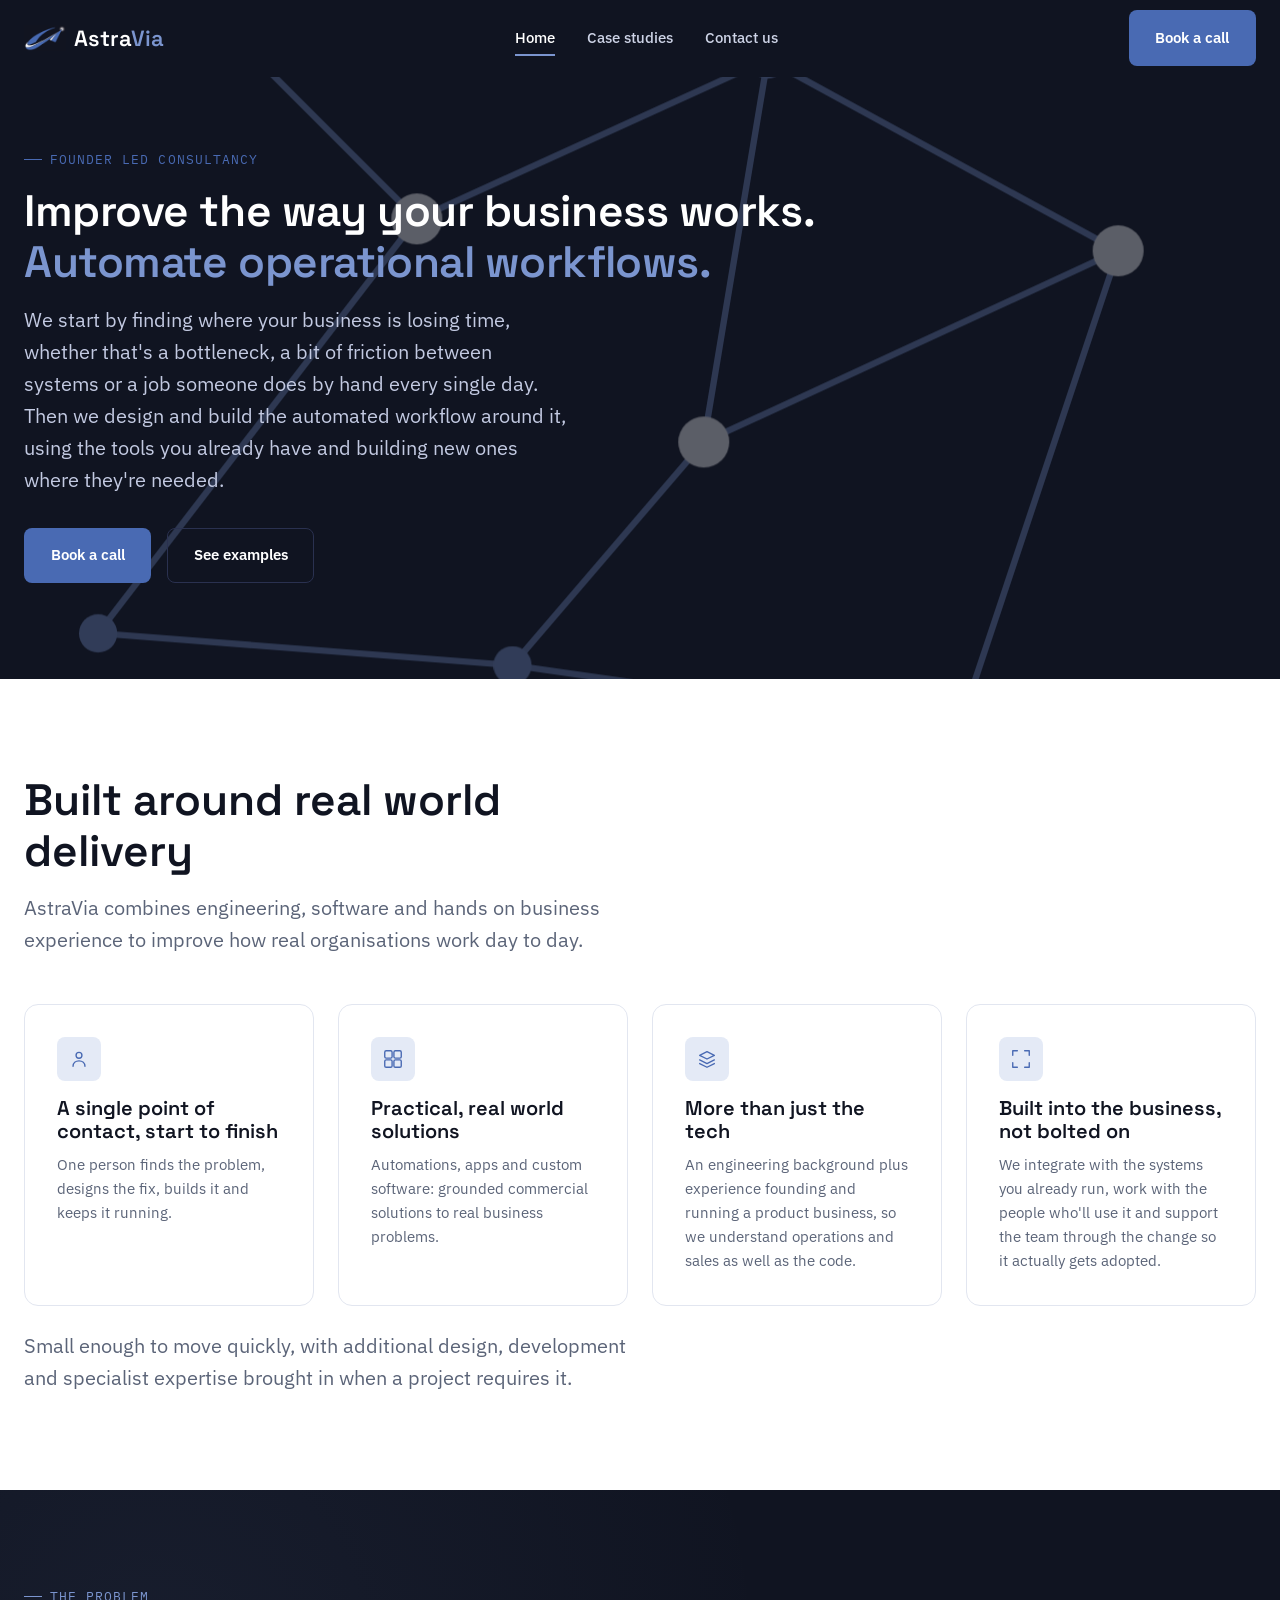
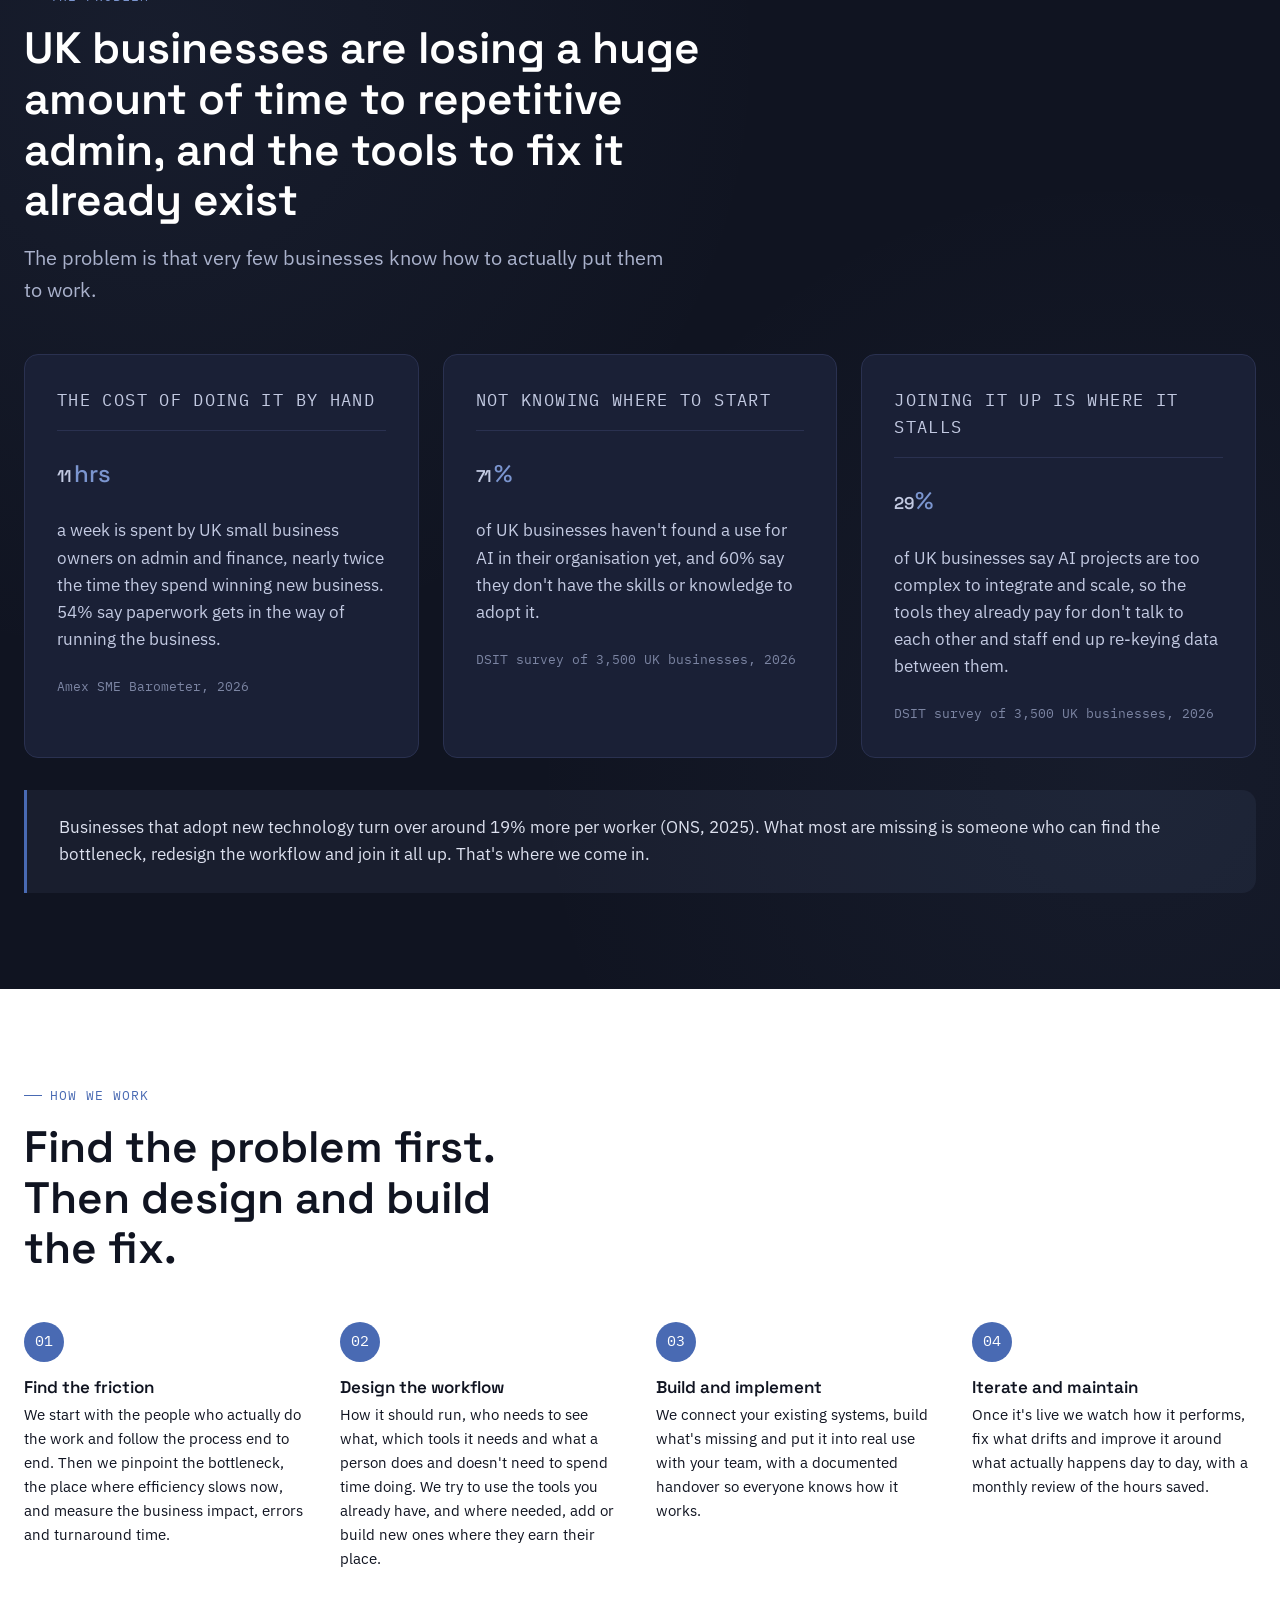
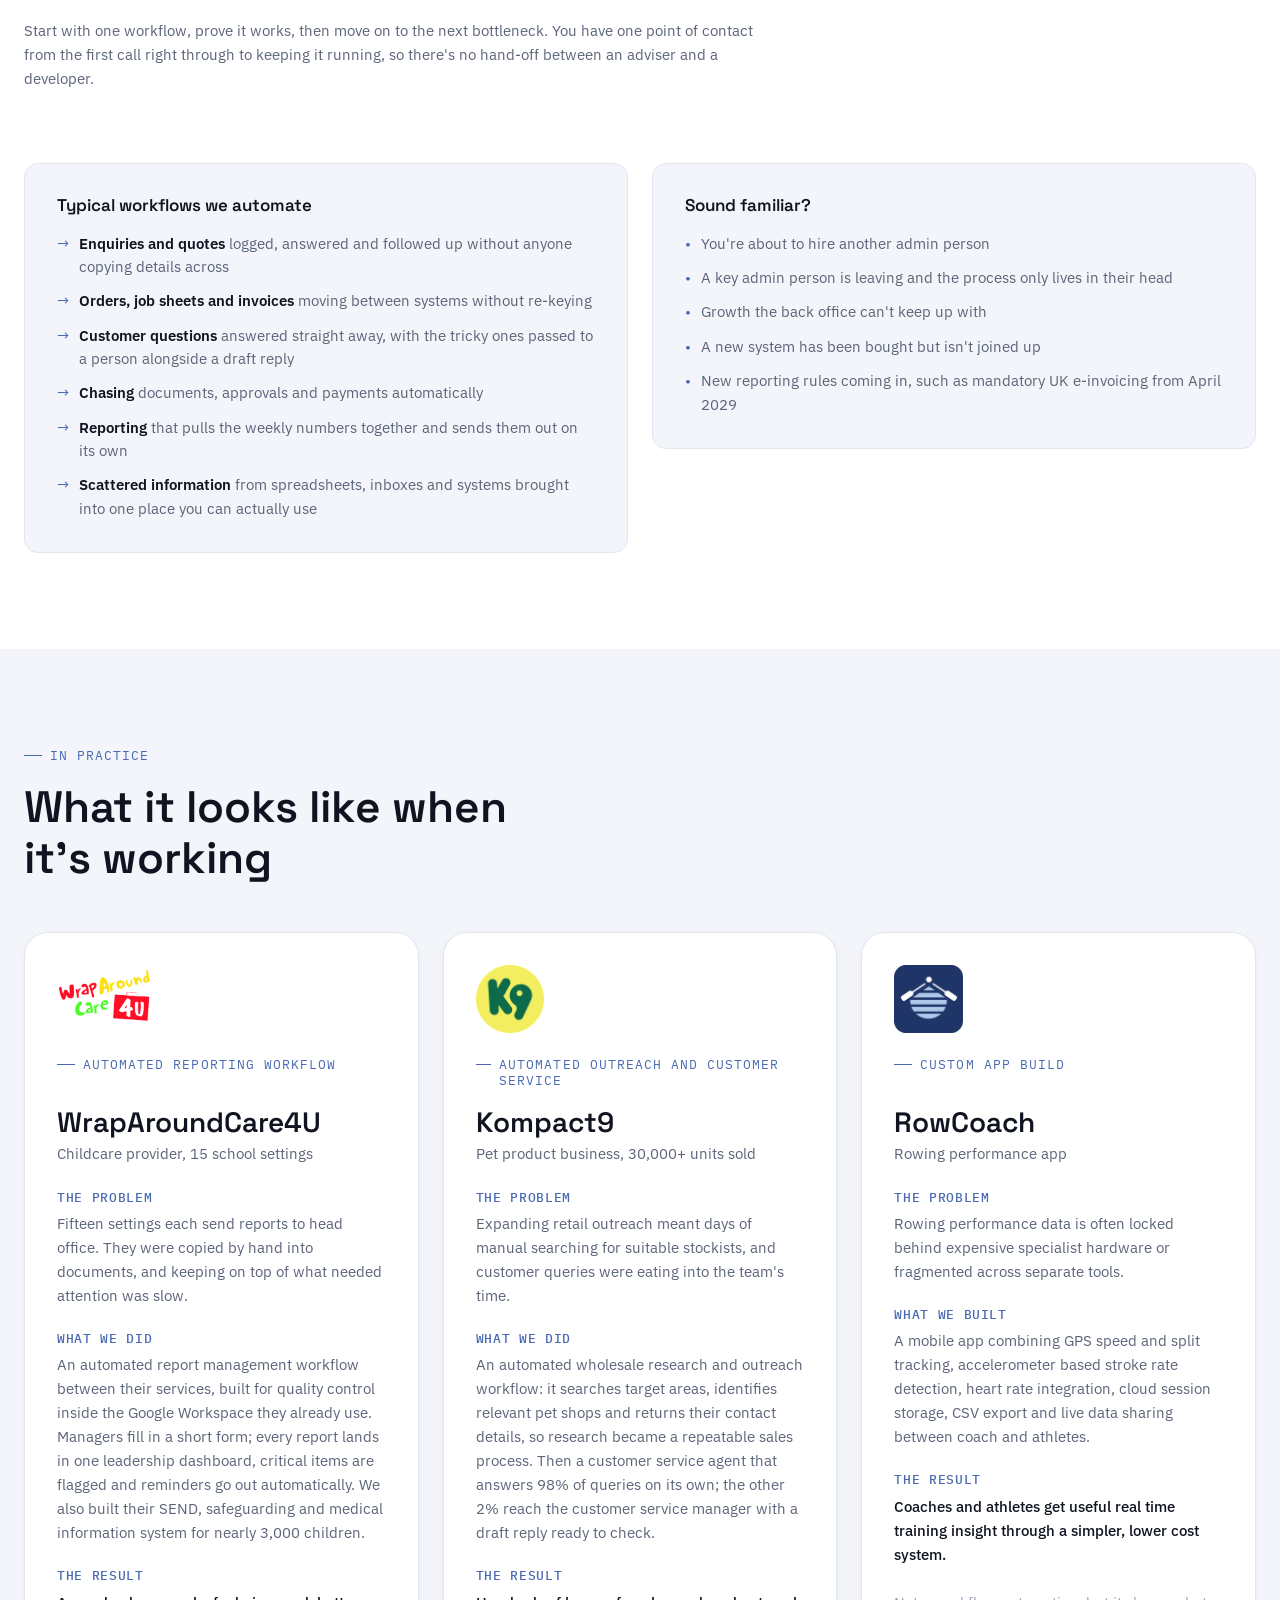
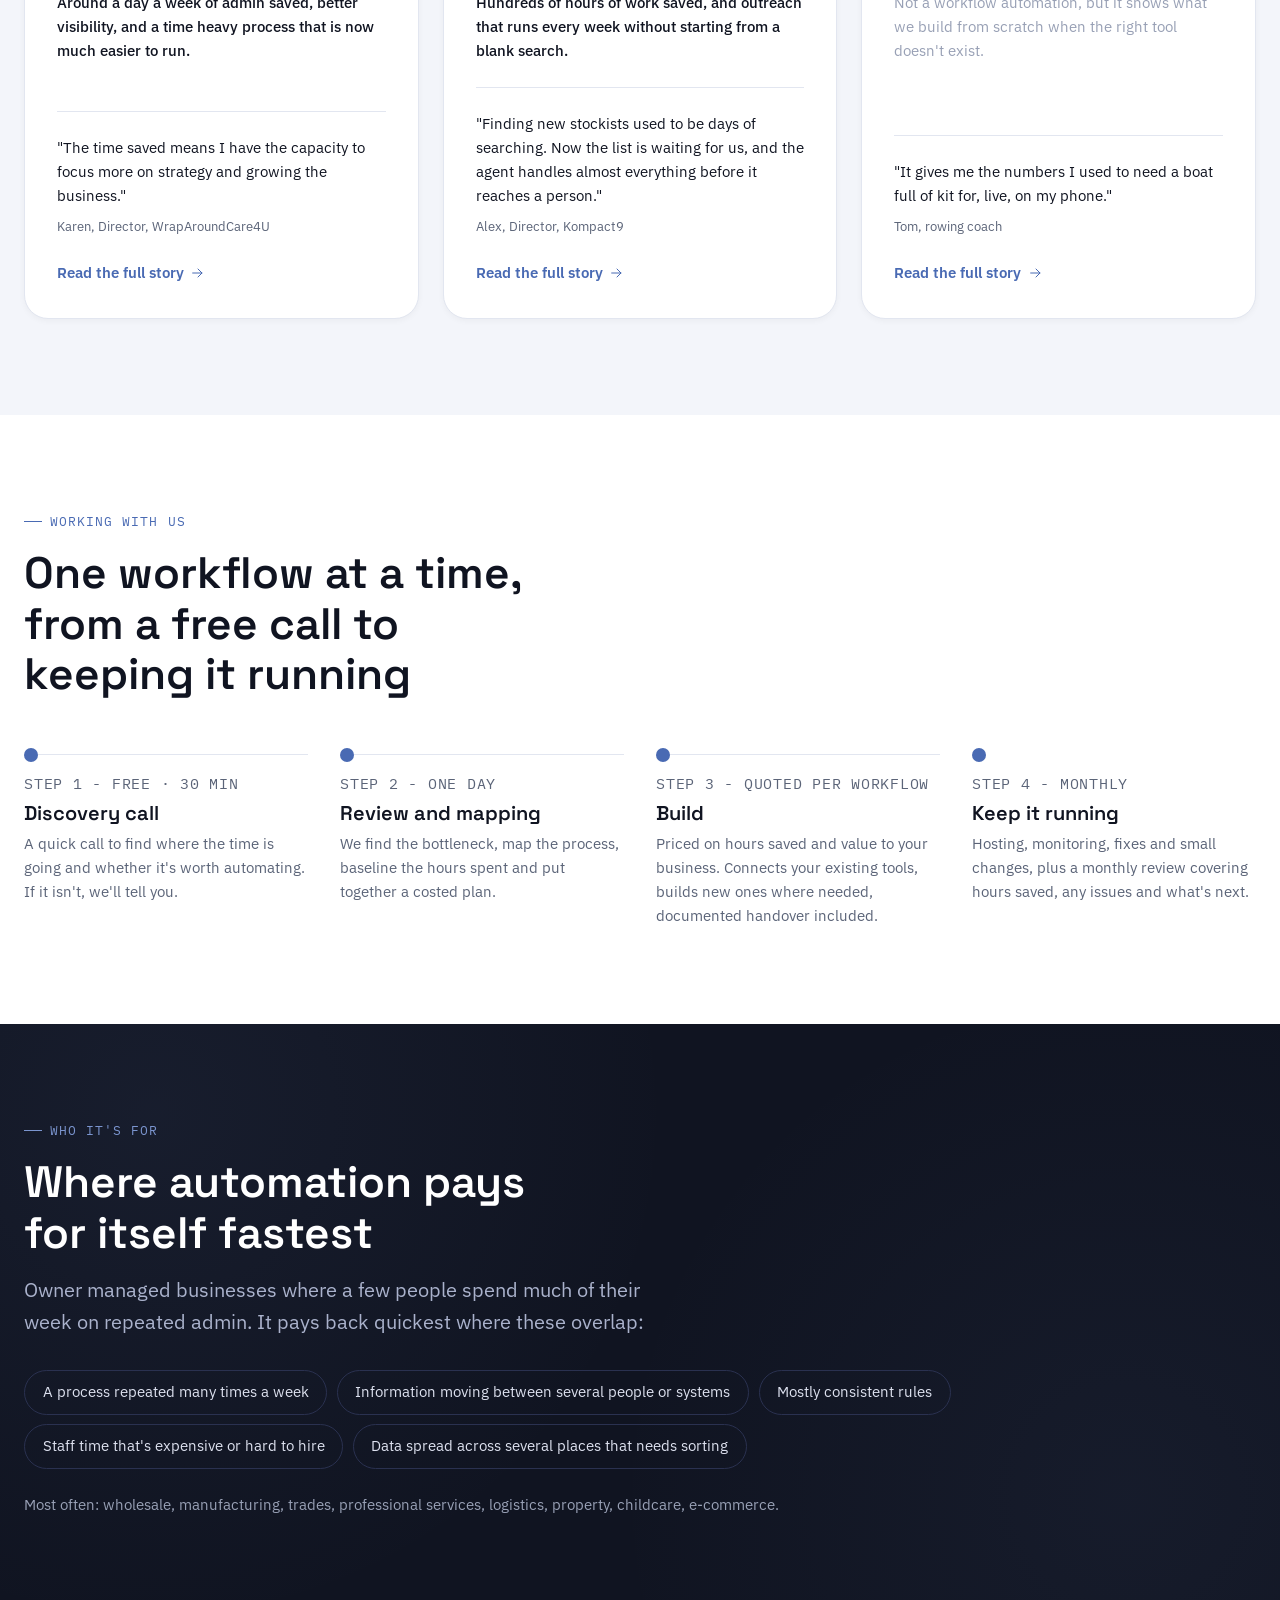
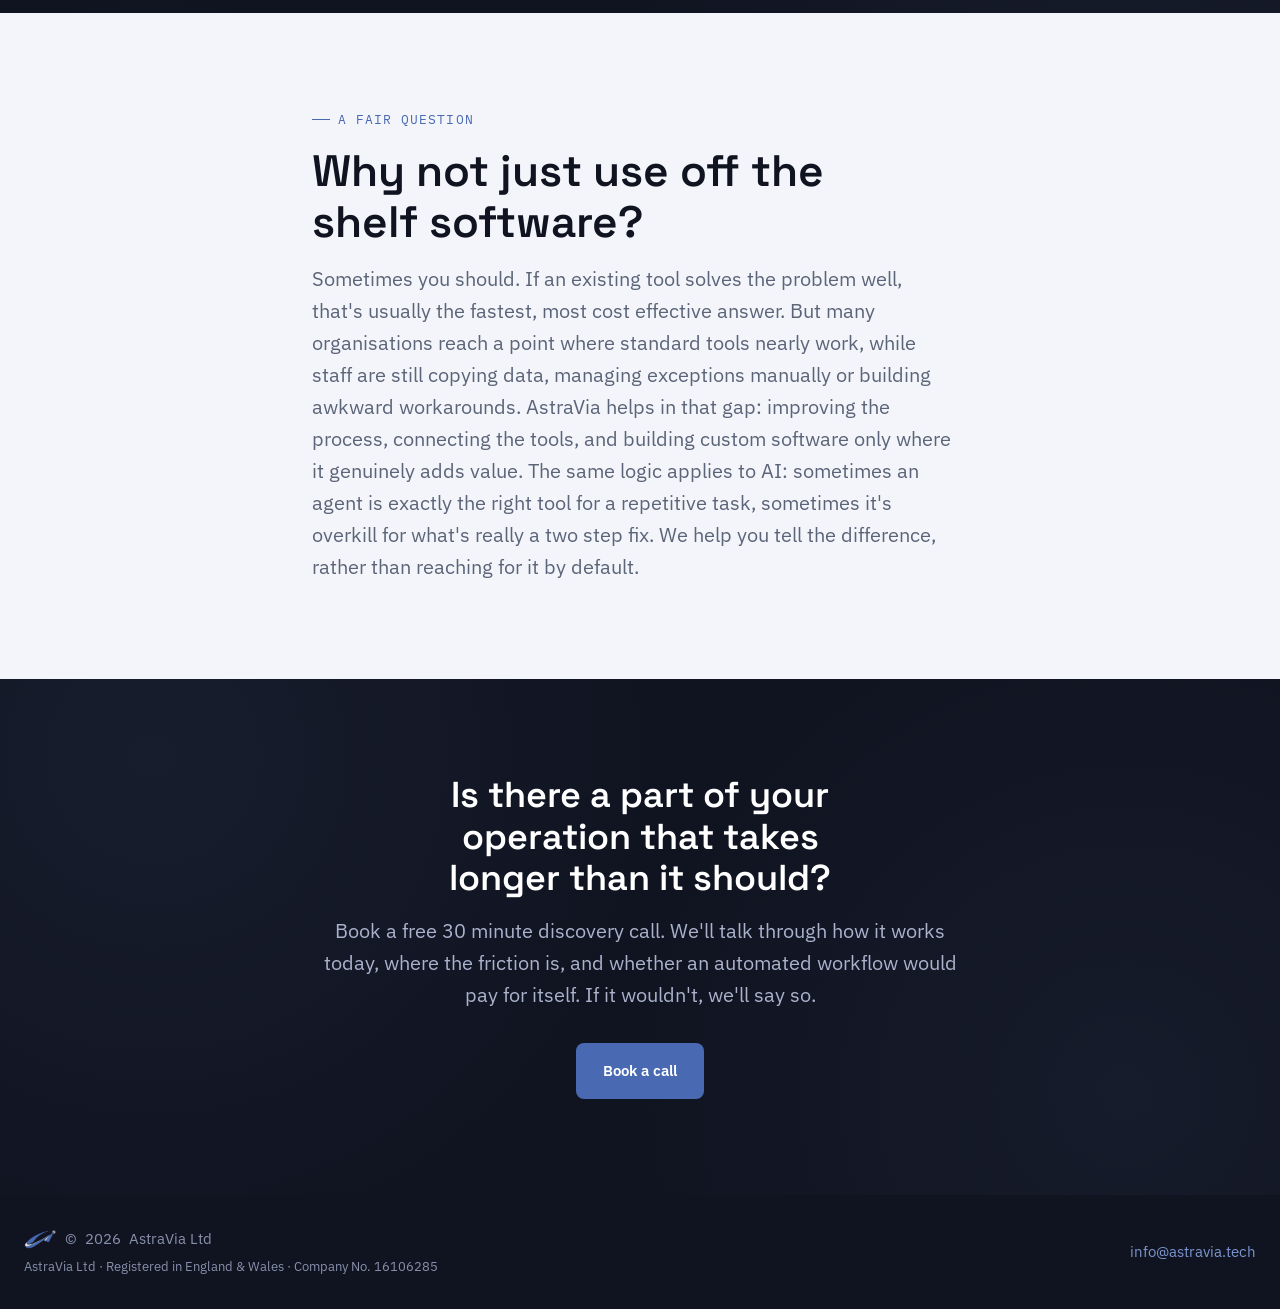
==== commit 8181475a: "Add files via upload" ====
--- a/index.html
+++ b/index.html
@@ -175,7 +175,7 @@
           <p class="work-note section-intro">Start with one workflow, prove it works, then move on to the next bottleneck. You have one point of contact from the first call right through to keeping it running, so there's no hand-off between an adviser and a developer.</p>
         </div>
 
-        <div class="panel-stack reveal">
+        <div class="panel-stack reveal-stagger">
           <div class="panel">
             <h3>Typical workflows we automate</h3>
             <ul>
@@ -210,6 +210,7 @@
 
       <div class="practice-grid">
         <a href="case-studies.html#wraparoundcare4u" class="practice-card">
+          <div class="practice-logo"><img src="logo-wraparoundcare4u.png" alt="WrapAroundCare4U"></div>
           <p class="eyebrow">Automated reporting workflow</p>
           <h3>WrapAroundCare4U</h3>
           <p class="practice-descriptor">Childcare provider, 15 school settings</p>
@@ -233,6 +234,7 @@
         </a>
 
         <a href="case-studies.html#kompact9" class="practice-card">
+          <div class="practice-logo"><img src="logo-kompact9.png" alt="Kompact9"></div>
           <p class="eyebrow">Automated outreach and customer service</p>
           <h3>Kompact9</h3>
           <p class="practice-descriptor">Pet product business, 30,000+ units sold</p>
@@ -256,6 +258,7 @@
         </a>
 
         <a href="case-studies.html#rowcoach" class="practice-card">
+          <div class="practice-logo"><img src="logo-rowcoach.png" alt="RowCoach"></div>
           <p class="eyebrow">Custom app build</p>
           <h3>RowCoach</h3>
           <p class="practice-descriptor">Rowing performance app</p>
@@ -290,22 +293,22 @@
 
       <div class="ladder reveal-stagger">
         <div class="ladder-step">
-          <p class="ladder-label">Step 1 <span class="muted">Free &middot; 30 min</span></p>
+          <p class="ladder-label">Step 1 - <span class="muted">Free &middot; 30 min</span></p>
           <h3>Discovery call</h3>
           <p>A quick call to find where the time is going and whether it's worth automating. If it isn't, we'll tell you.</p>
         </div>
         <div class="ladder-step">
-          <p class="ladder-label">Step 2 <span class="muted">One day</span></p>
+          <p class="ladder-label">Step 2 - <span class="muted">One day</span></p>
           <h3>Review and mapping</h3>
           <p>We find the bottleneck, map the process, baseline the hours spent and put together a costed plan.</p>
         </div>
         <div class="ladder-step">
-          <p class="ladder-label">Step 3 <span class="muted">Quoted per workflow</span></p>
+          <p class="ladder-label">Step 3 - <span class="muted">Quoted per workflow</span></p>
           <h3>Build</h3>
           <p>Priced on hours saved and value to your business. Connects your existing tools, builds new ones where needed, documented handover included.</p>
         </div>
         <div class="ladder-step">
-          <p class="ladder-label">Step 4 <span class="muted">Monthly</span></p>
+          <p class="ladder-label">Step 4 - <span class="muted">Monthly</span></p>
           <h3>Keep it running</h3>
           <p>Hosting, monitoring, fixes and small changes, plus a monthly review covering hours saved, any issues and what's next.</p>
         </div>
--- a/styles.css
+++ b/styles.css
@@ -290,6 +290,11 @@
   letter-spacing: -0.01em;
   max-width: 15ch;
 }
+@media (min-width: 860px) {
+  .hero-copy { max-width: 60rem; }
+  .hero-copy h1 { max-width: none; }
+  .hero-copy h1 .accent-line { white-space: nowrap; }
+}
 .hero-copy .section-intro { color: #c3cae2; font-size: var(--text-lg); max-width: 34rem; }
 .hero-actions { display: flex; gap: var(--space-2); margin-top: var(--space-4); flex-wrap: wrap; }
 
@@ -683,26 +688,39 @@
 .stat-label {
   font-family: var(--font-mono);
   font-size: var(--text-xs);
-  letter-spacing: 0.06em;
+  letter-spacing: 0.08em;
   text-transform: uppercase;
   color: var(--blue-light);
-  margin-bottom: var(--space-2);
+  padding-bottom: var(--space-2);
+  margin-bottom: var(--space-3);
+  border-bottom: 1px solid var(--navy-line);
 }
 .stat-figure {
   font-family: var(--font-display);
   font-weight: 600;
-  font-size: 3rem;
-  line-height: 1;
+  font-size: 4.5rem;
+  line-height: 0.95;
+  letter-spacing: -0.03em;
   color: var(--white);
-  margin-bottom: var(--space-2);
-}
-.stat-figure .unit { font-size: 1.25rem; font-weight: 500; }
-.stat-card p { color: #b3bad2; font-size: var(--text-sm); line-height: 1.6; }
+  margin-bottom: var(--space-3);
+  display: flex;
+  align-items: baseline;
+  gap: 2px;
+}
+.stat-figure .unit {
+  font-size: 1.5rem;
+  font-weight: 500;
+  letter-spacing: 0;
+  color: var(--blue-light);
+}
+.stat-card > p { color: #c3cae2; font-size: var(--text-base); line-height: 1.6; }
 .stat-source {
+  font-family: var(--font-mono);
   font-size: var(--text-xs);
   color: #7c85a3;
-  margin-top: var(--space-2);
-}
+  margin-top: var(--space-3);
+}
+.stat-card > p.stat-source { font-size: var(--text-xs); color: #7c85a3; }
 
 .pull-quote {
   border-left: 3px solid var(--blue);
@@ -714,24 +732,26 @@
 .pull-quote p { color: #dde1ef; font-size: var(--text-base); line-height: 1.6; }
 
 /* ---------- How we work: steps beside two reference panels ---------- */
-.work-layout { display: grid; gap: var(--space-5); margin-top: var(--space-5); }
-@media (min-width: 1000px) { .work-layout { grid-template-columns: 1.6fr 1fr; align-items: start; } }
+.work-layout { display: block; margin-top: var(--space-5); }
 
 .work-steps { display: grid; gap: var(--space-4); }
 @media (min-width: 620px) { .work-steps { grid-template-columns: repeat(2, 1fr); } }
+@media (min-width: 1000px) { .work-steps { grid-template-columns: repeat(4, 1fr); } }
 .work-step { display: flex; gap: var(--space-3); align-items: flex-start; }
+@media (min-width: 1000px) { .work-step { flex-direction: column; gap: var(--space-2); } }
 .work-step .timeline-num { margin-bottom: 0; }
 .work-step h3 { font-size: var(--text-base); margin-bottom: 0.35rem; }
 .work-step p { font-size: var(--text-sm); line-height: 1.6; }
 
-.work-note { margin-top: var(--space-4); font-size: var(--text-sm); line-height: 1.6; max-width: 40rem; }
-
-.panel-stack { display: grid; gap: var(--space-3); }
+.work-note { margin-top: var(--space-5); font-size: var(--text-sm); line-height: 1.6; max-width: 46rem; }
+
+.panel-stack { display: grid; gap: var(--space-3); margin-top: var(--space-6); }
+@media (min-width: 820px) { .panel-stack { grid-template-columns: repeat(2, 1fr); align-items: start; } }
 .panel {
   border: 1px solid var(--border-light);
   border-radius: var(--radius-md);
-  padding: var(--space-3) var(--space-4);
-  background: var(--white);
+  padding: var(--space-4);
+  background: var(--mist);
 }
 .panel h3 { font-size: var(--text-base); margin-bottom: var(--space-2); }
 .panel ul { display: flex; flex-direction: column; gap: 0.7rem; }
@@ -746,14 +766,38 @@
 @media (min-width: 1100px) { .practice-grid { grid-template-columns: repeat(3, 1fr); } }
 
 .practice-card {
+  background: var(--white);
   border: 1px solid var(--border-light);
   border-radius: var(--radius-lg);
   padding: var(--space-4);
   display: flex;
   flex-direction: column;
+  box-shadow: 0 2px 6px rgba(16, 20, 33, 0.04);
   transition: transform 0.3s var(--ease), border-color 0.3s var(--ease), box-shadow 0.3s var(--ease);
 }
 .practice-card:hover { transform: translateY(-4px); border-color: var(--blue); box-shadow: 0 20px 40px -20px rgba(16, 20, 33, 0.25); }
+
+/* Fixed-height logo well and eyebrow so every company name starts on the same line */
+.practice-logo {
+  height: 68px;
+  display: flex;
+  align-items: center;
+  margin-bottom: var(--space-3);
+}
+.practice-logo img {
+  max-height: 68px;
+  max-width: 160px;
+  width: auto;
+  object-fit: contain;
+  border-radius: var(--radius-sm);
+}
+.practice-card > .eyebrow {
+  min-height: 2.6em;
+  align-items: flex-start;
+  margin-bottom: var(--space-2);
+  line-height: 1.3;
+}
+.practice-card > .eyebrow::before { margin-top: 0.55em; }
 .practice-card h3 { font-size: var(--text-xl); margin-bottom: 0.2rem; }
 .practice-descriptor { font-size: var(--text-sm); color: var(--slate); margin-bottom: var(--space-3); }
 .practice-block { margin-bottom: var(--space-3); }
